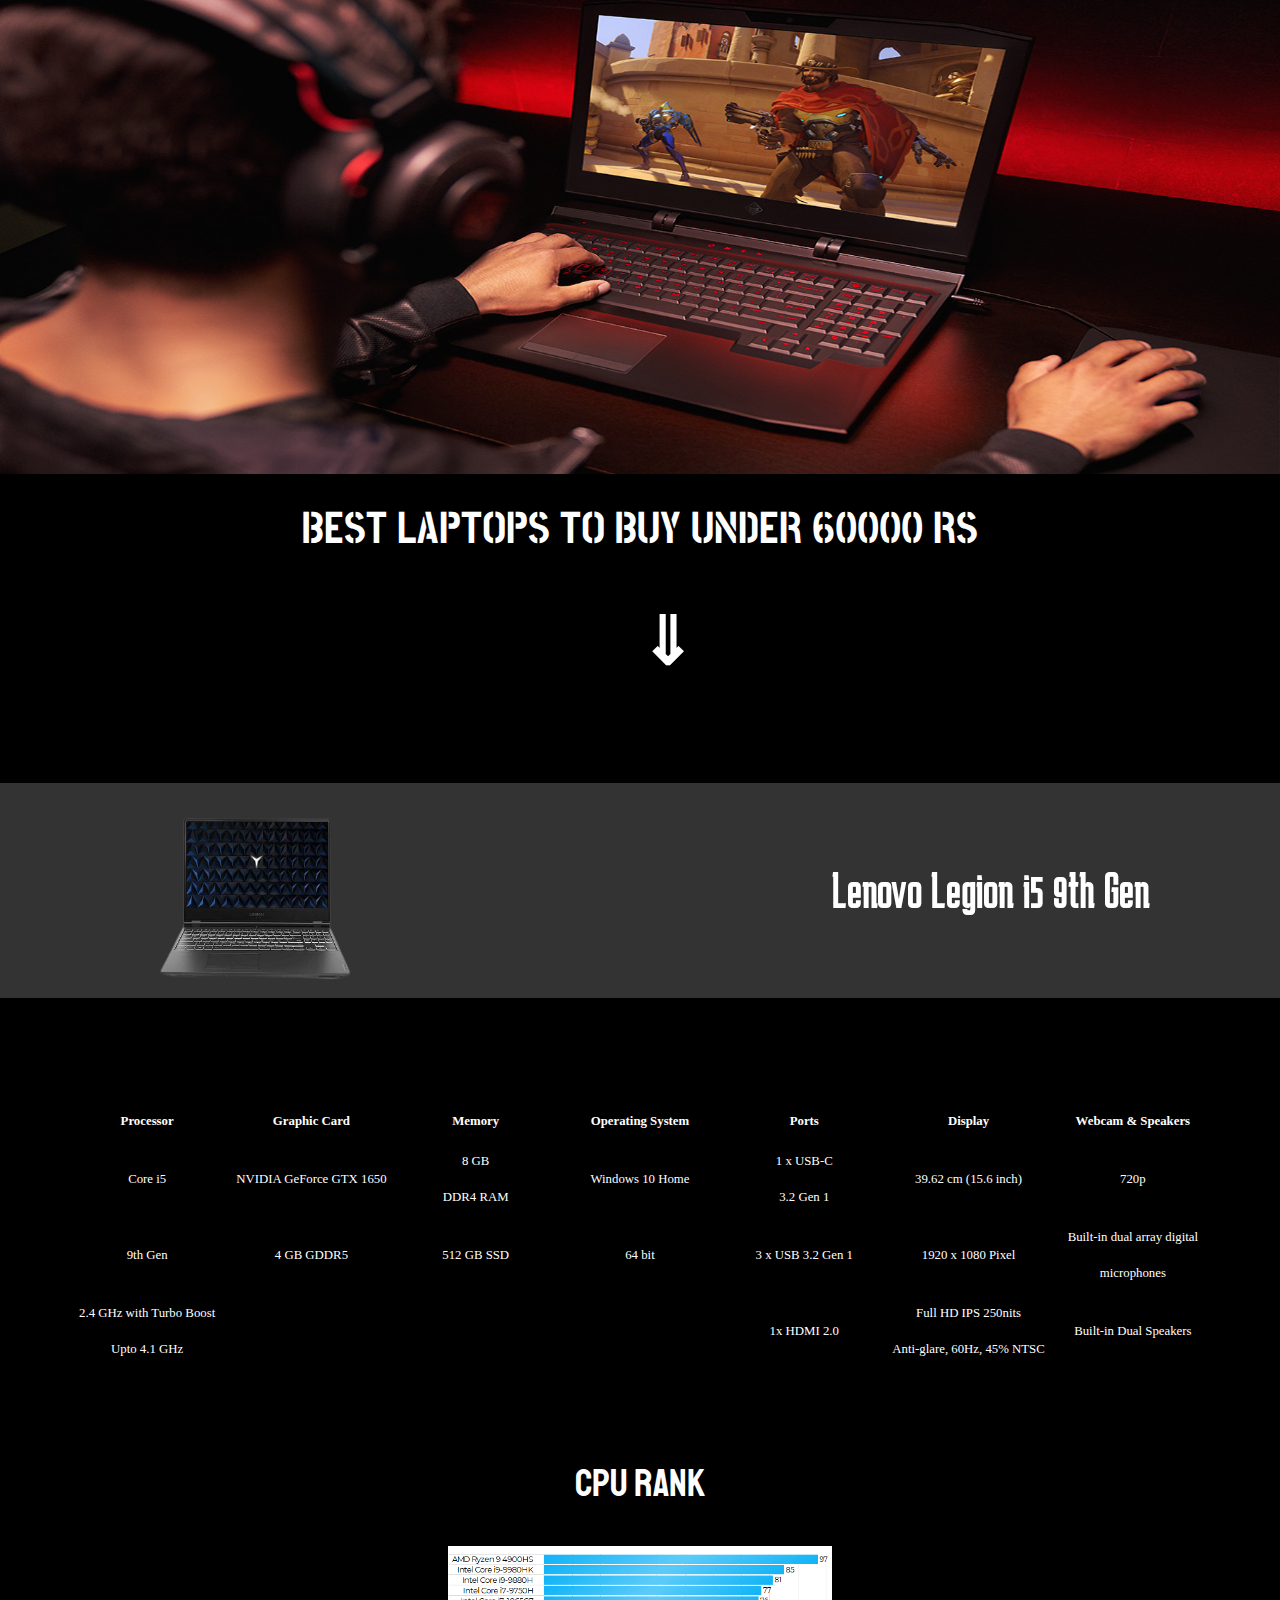
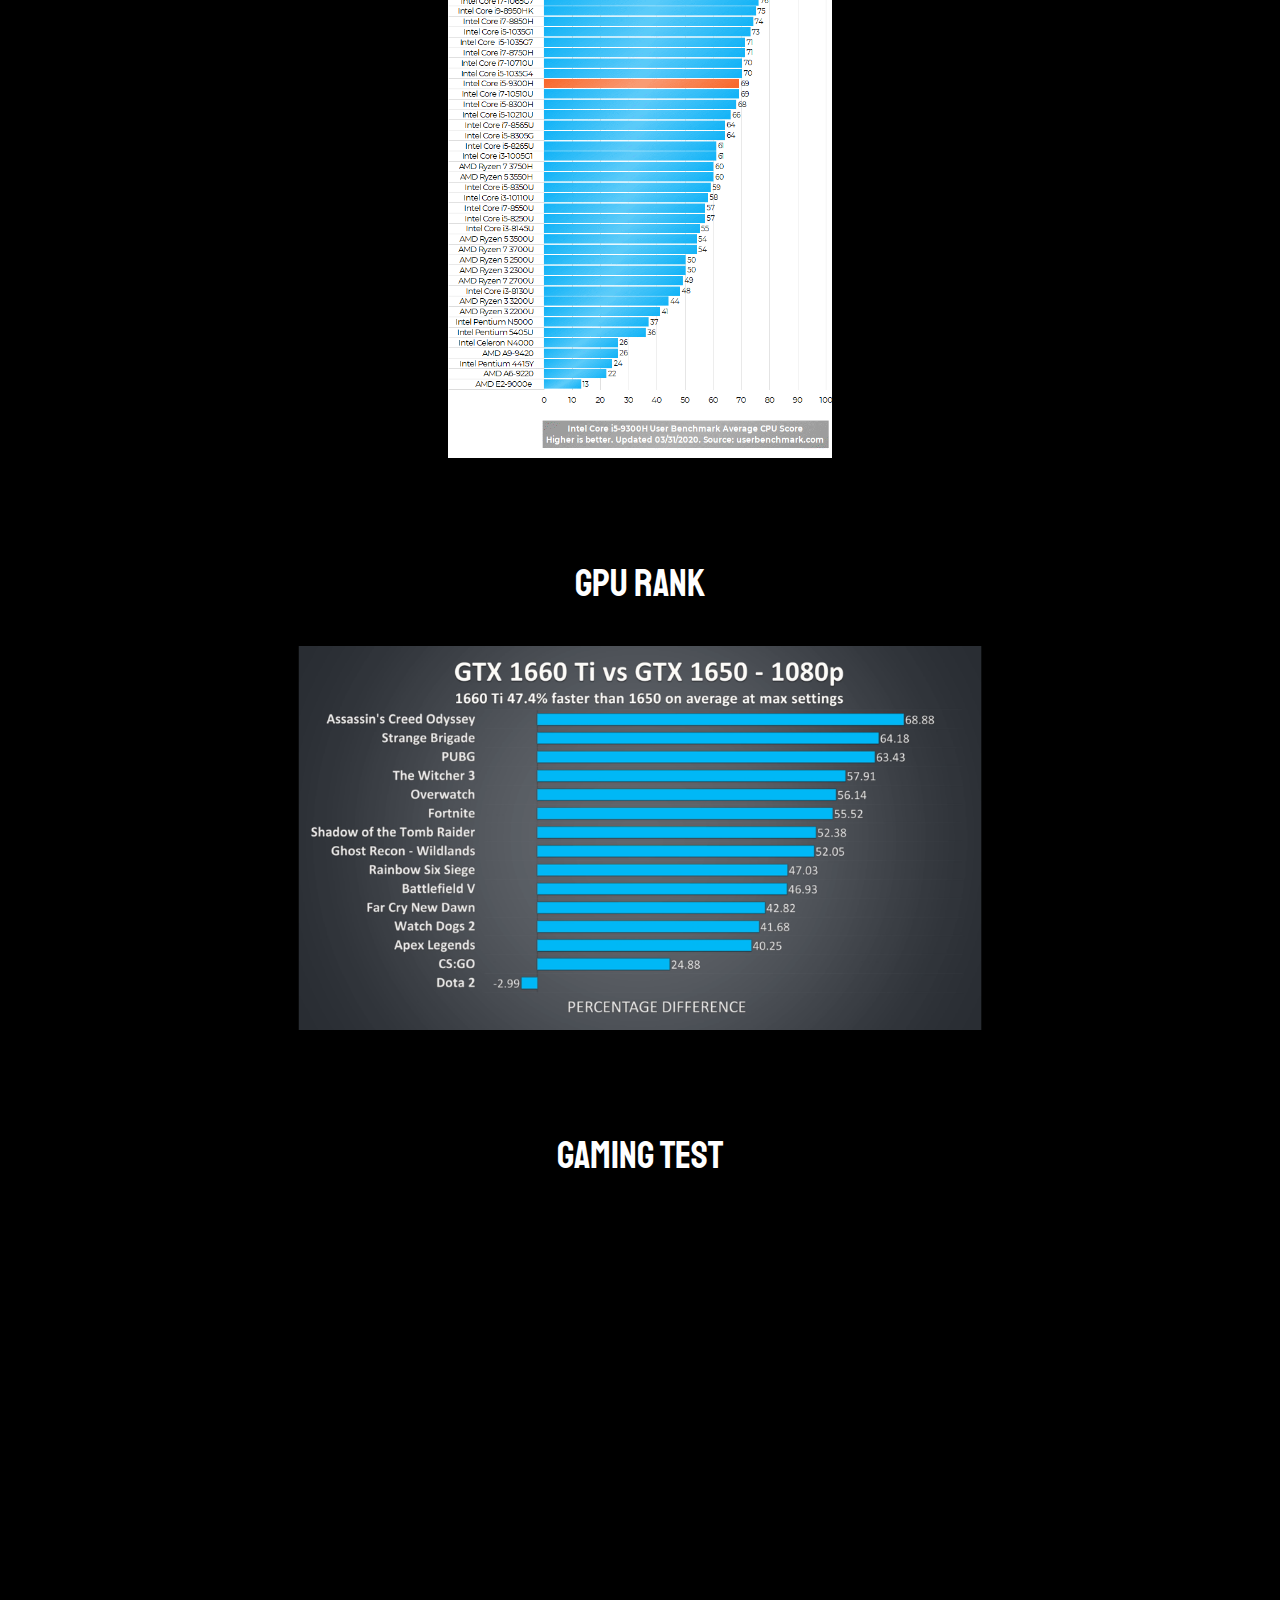
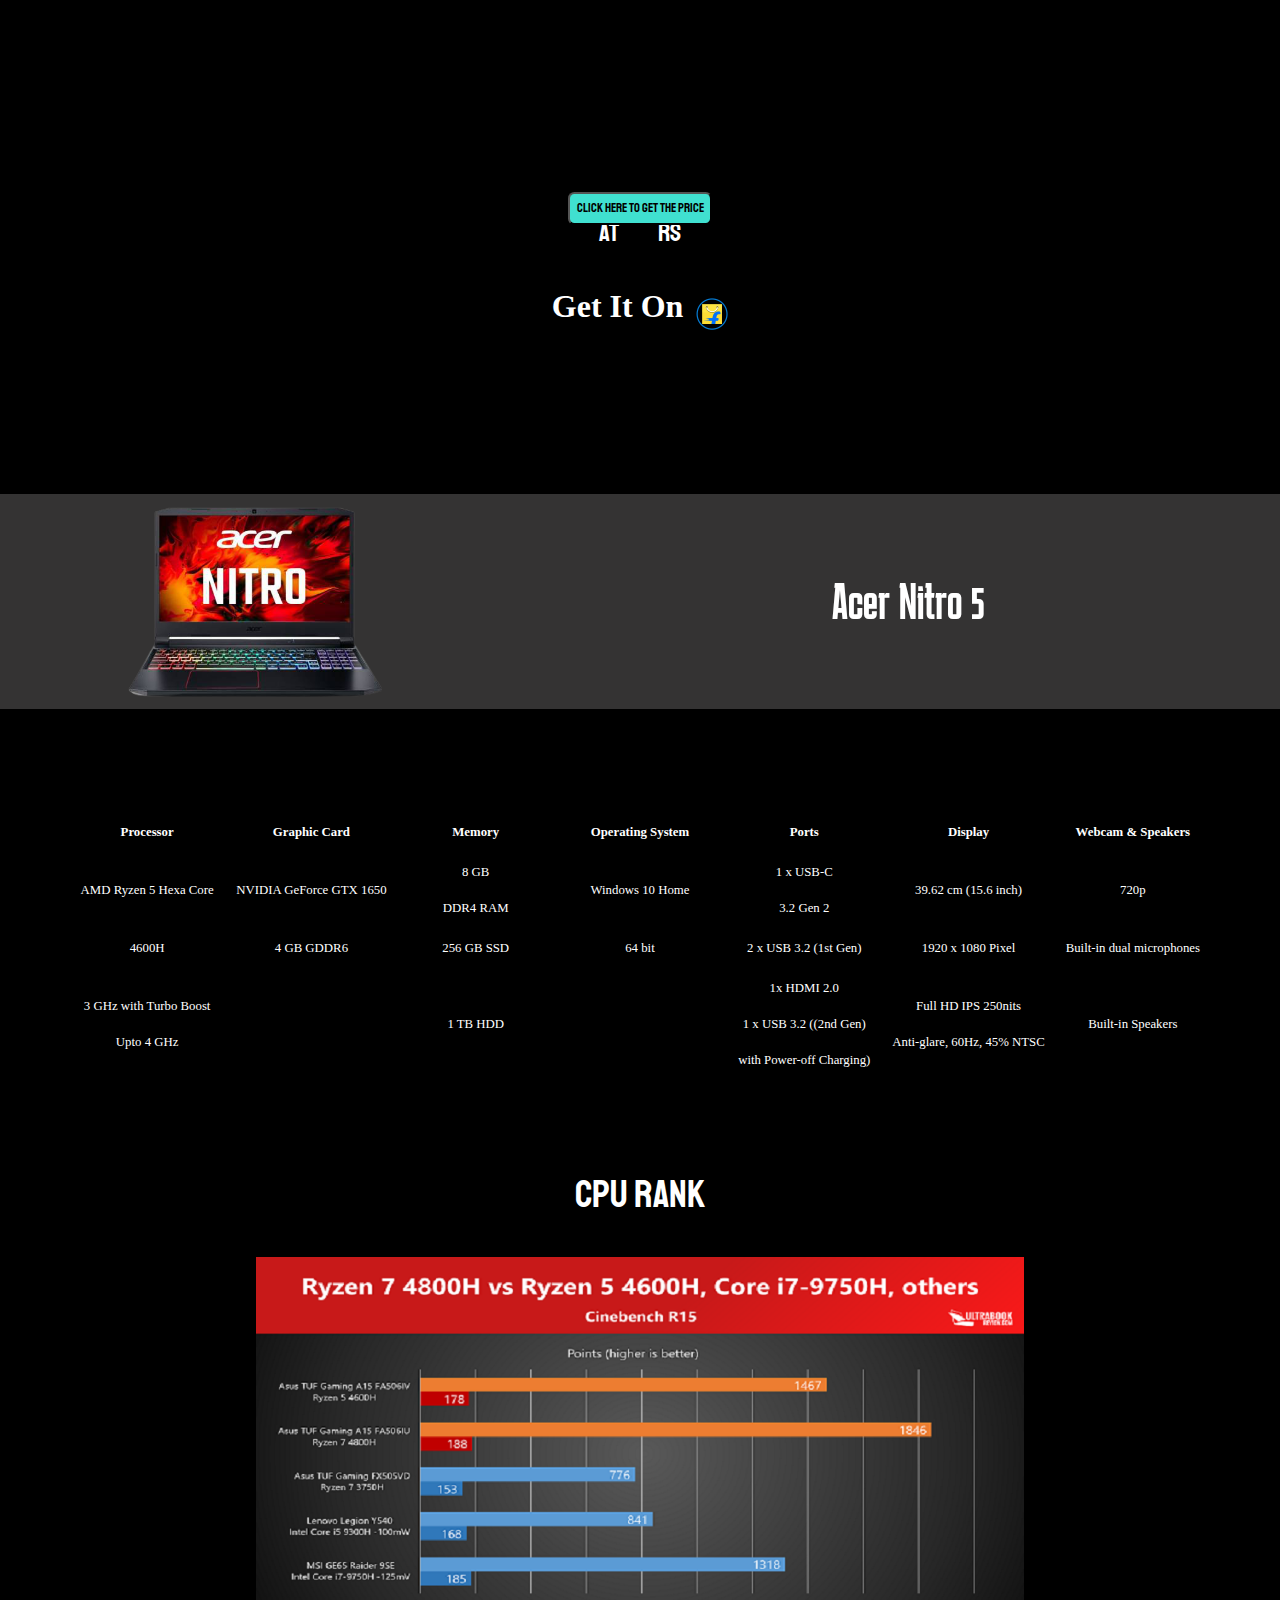
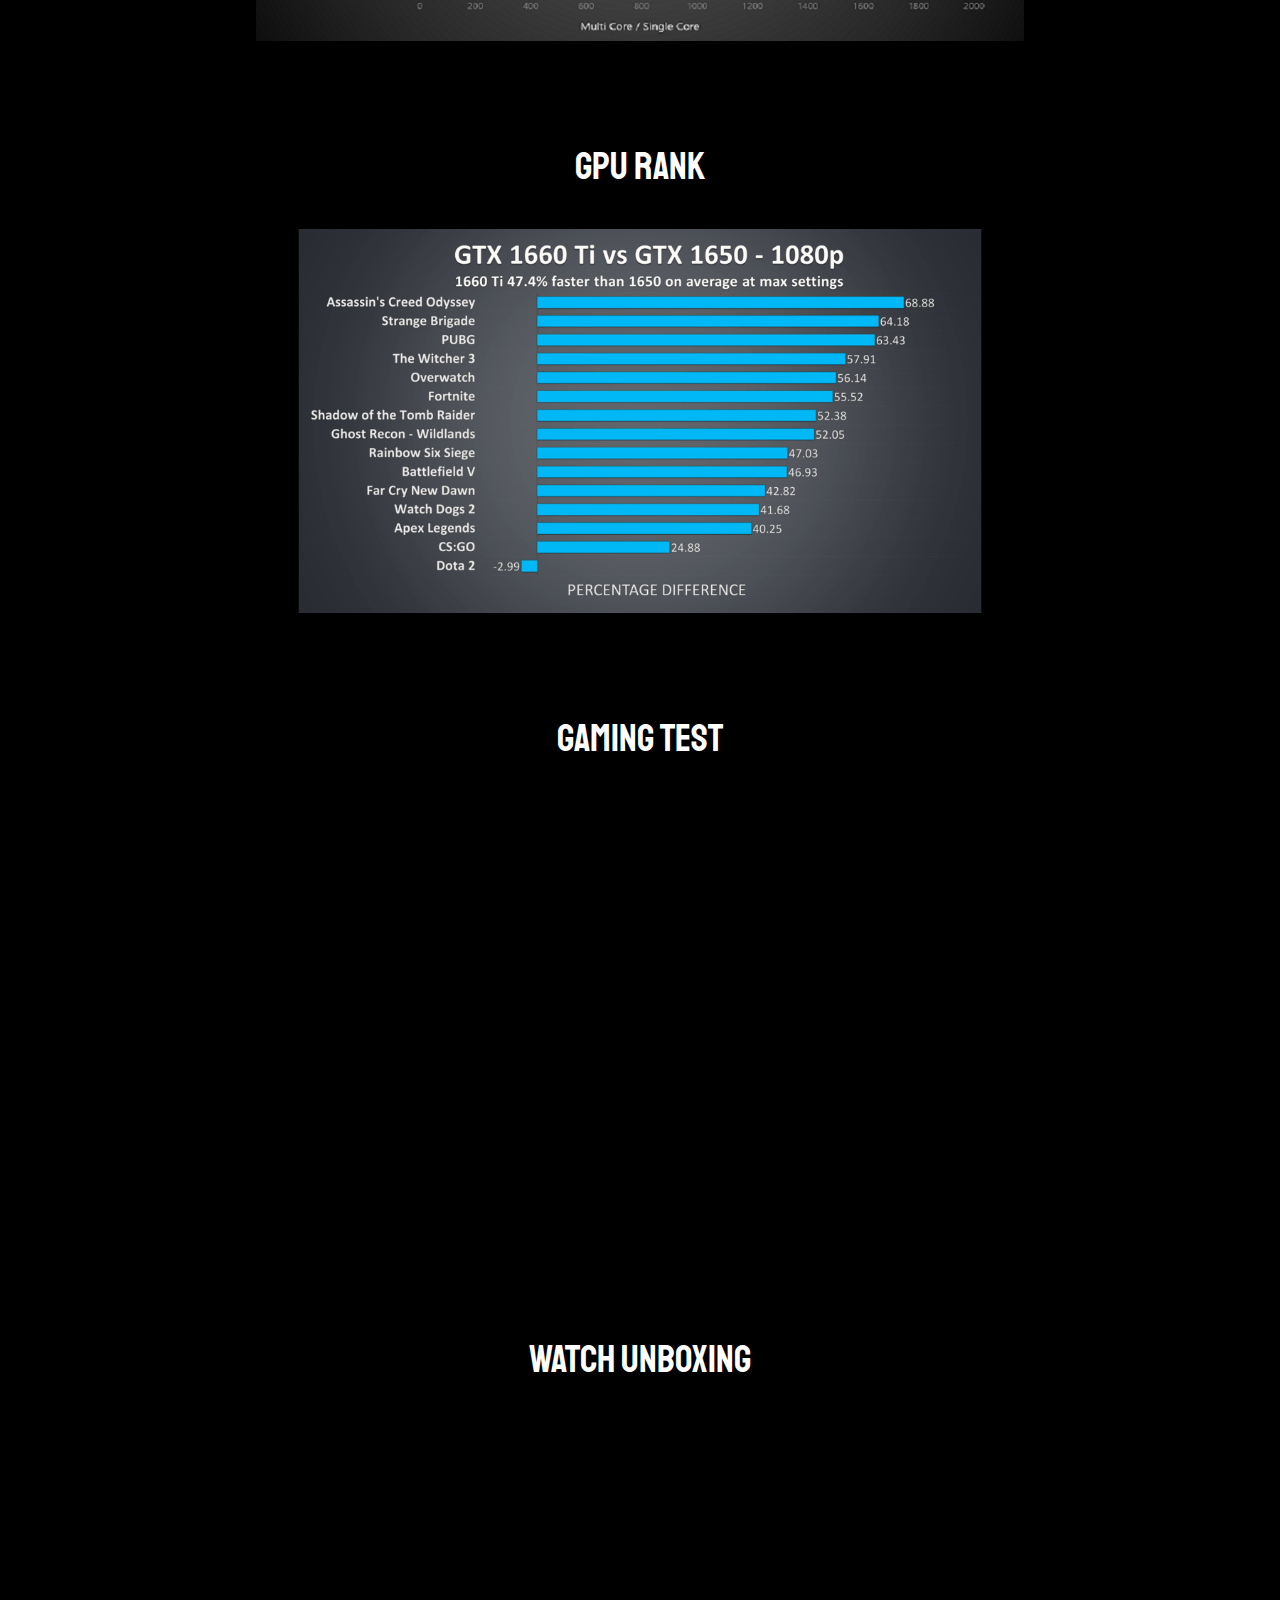
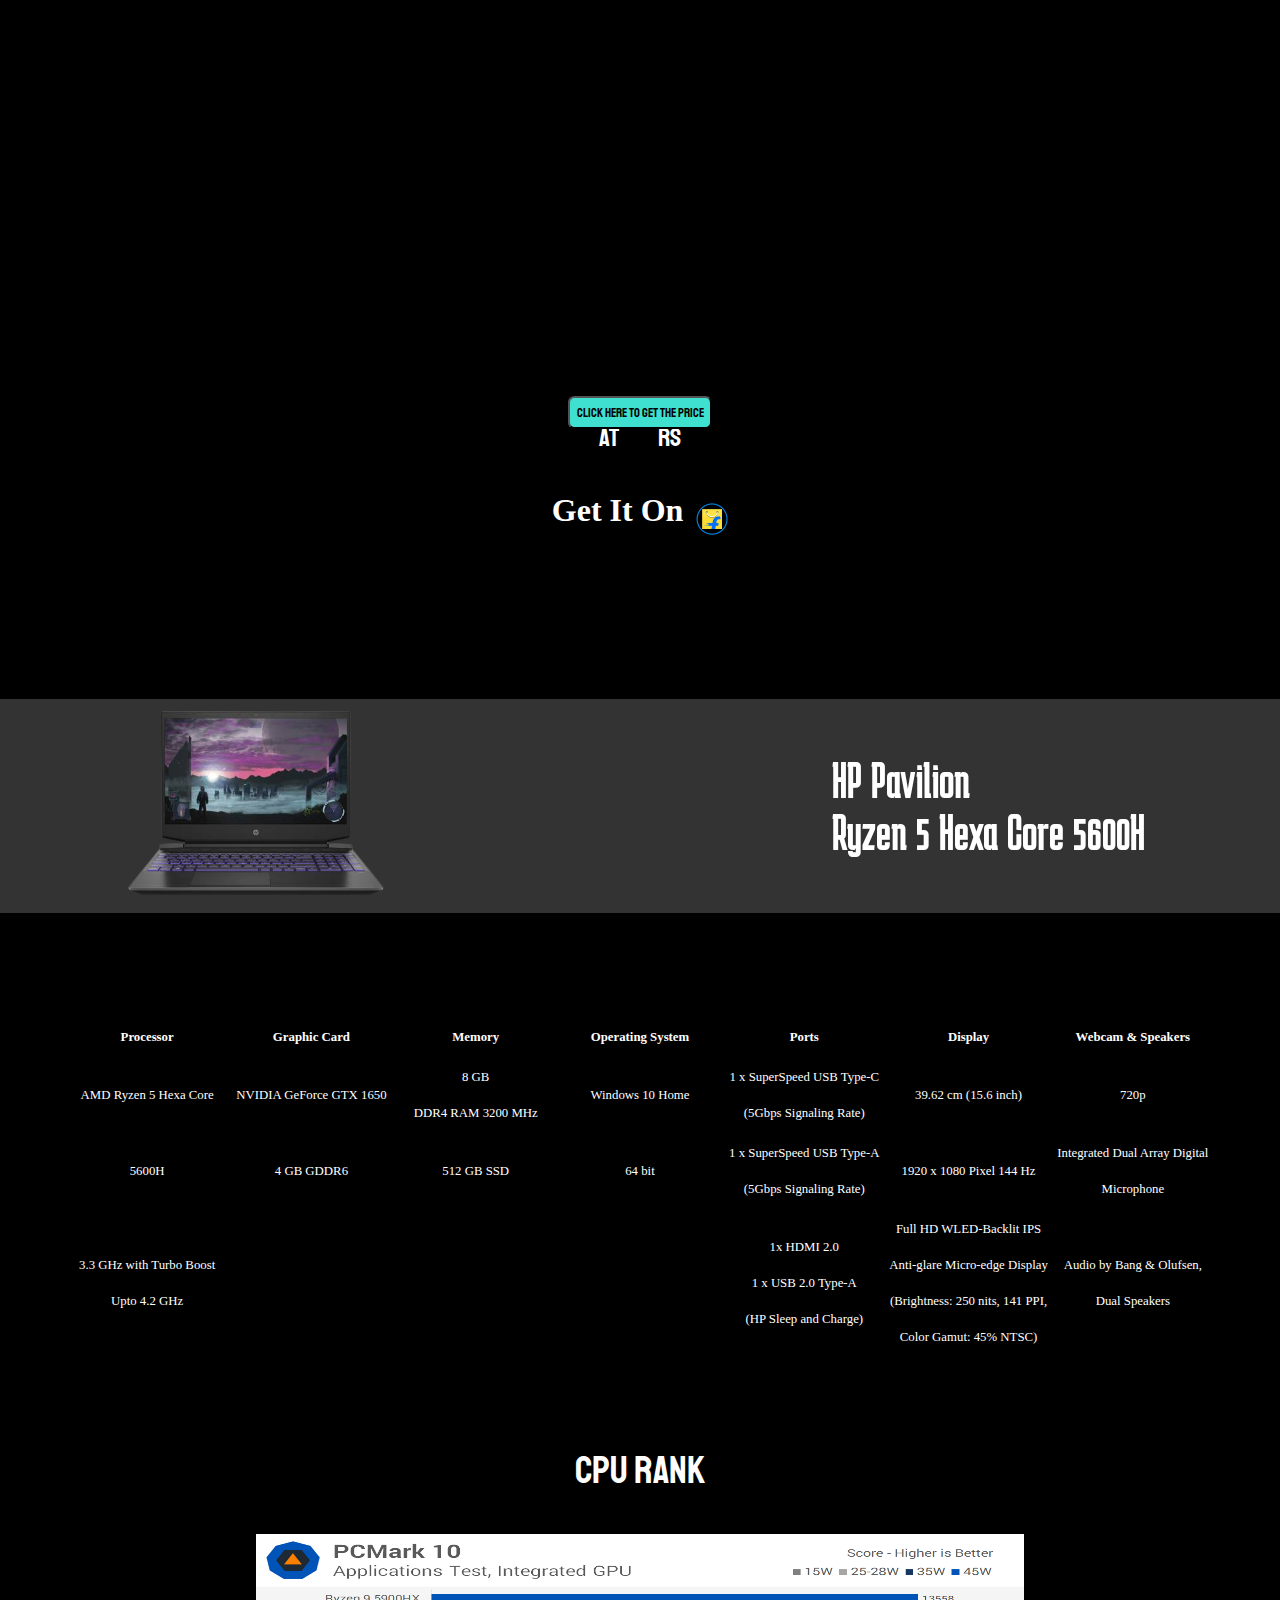
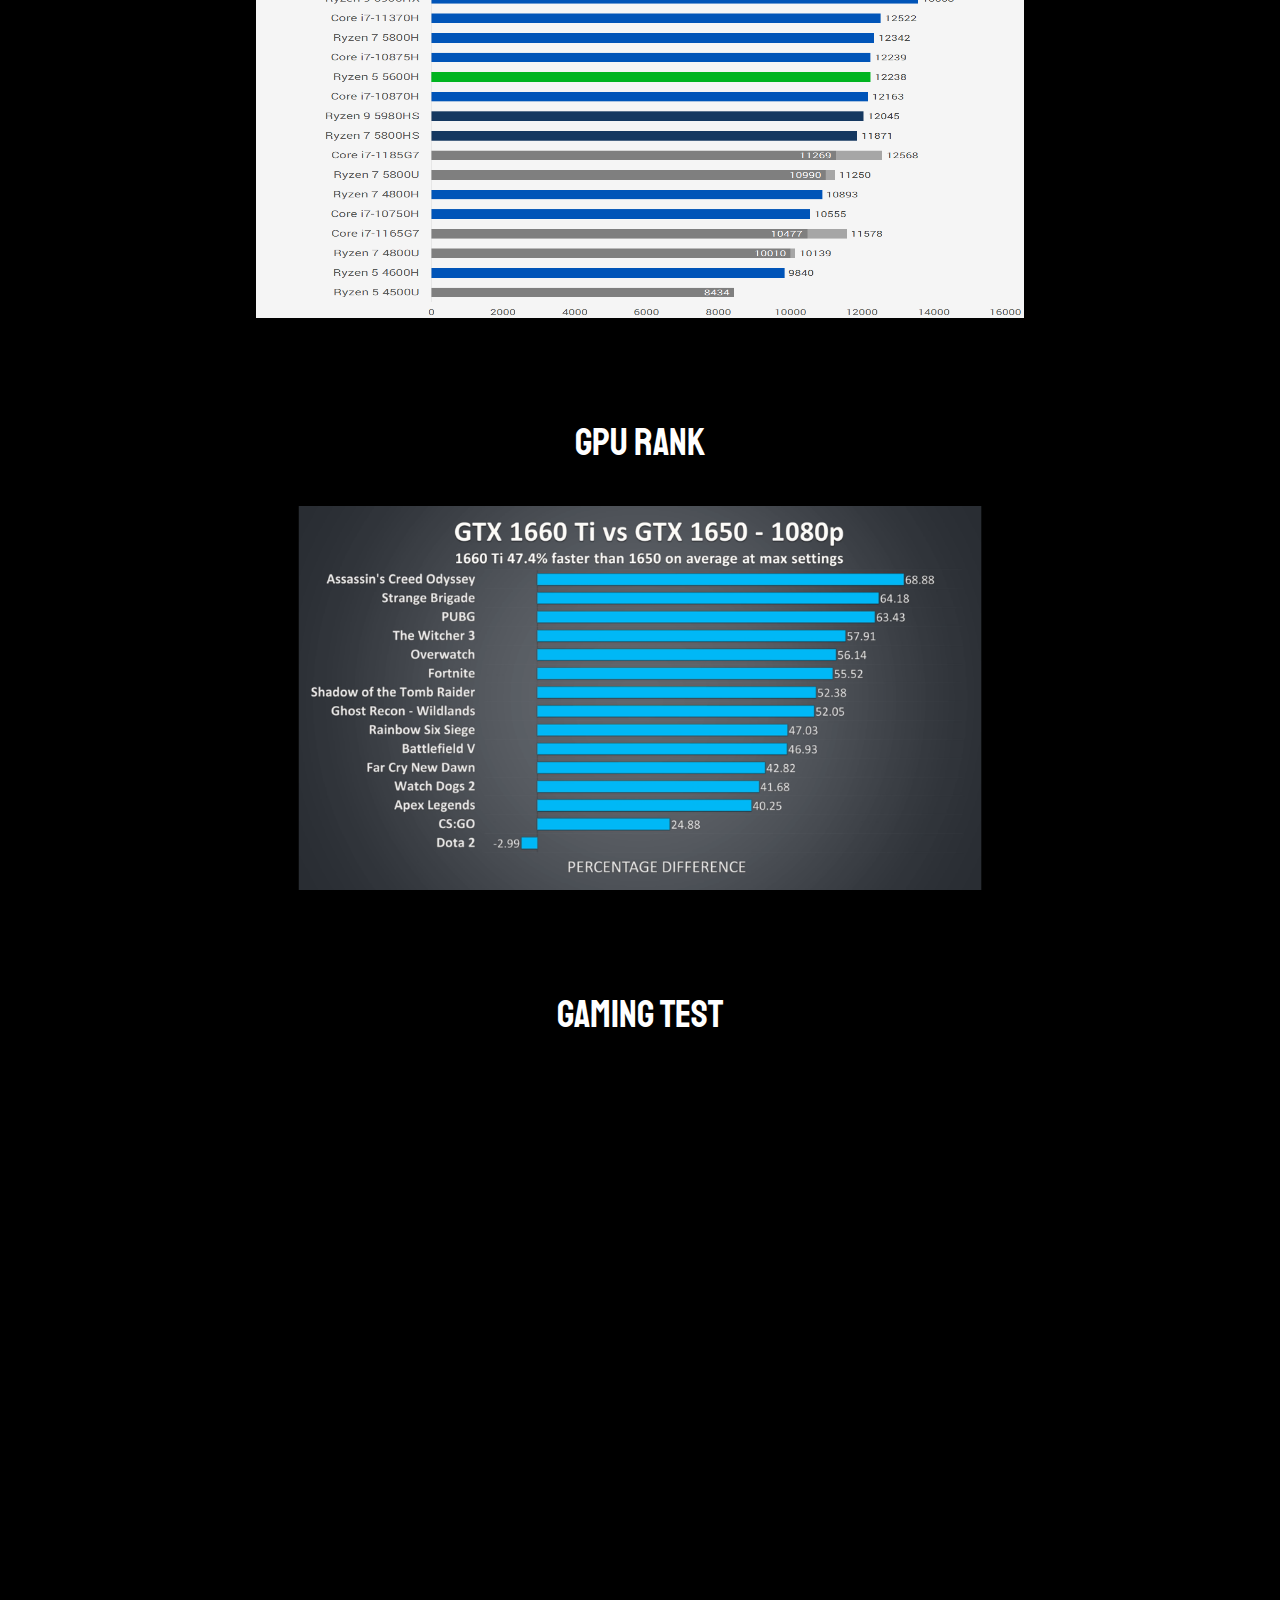
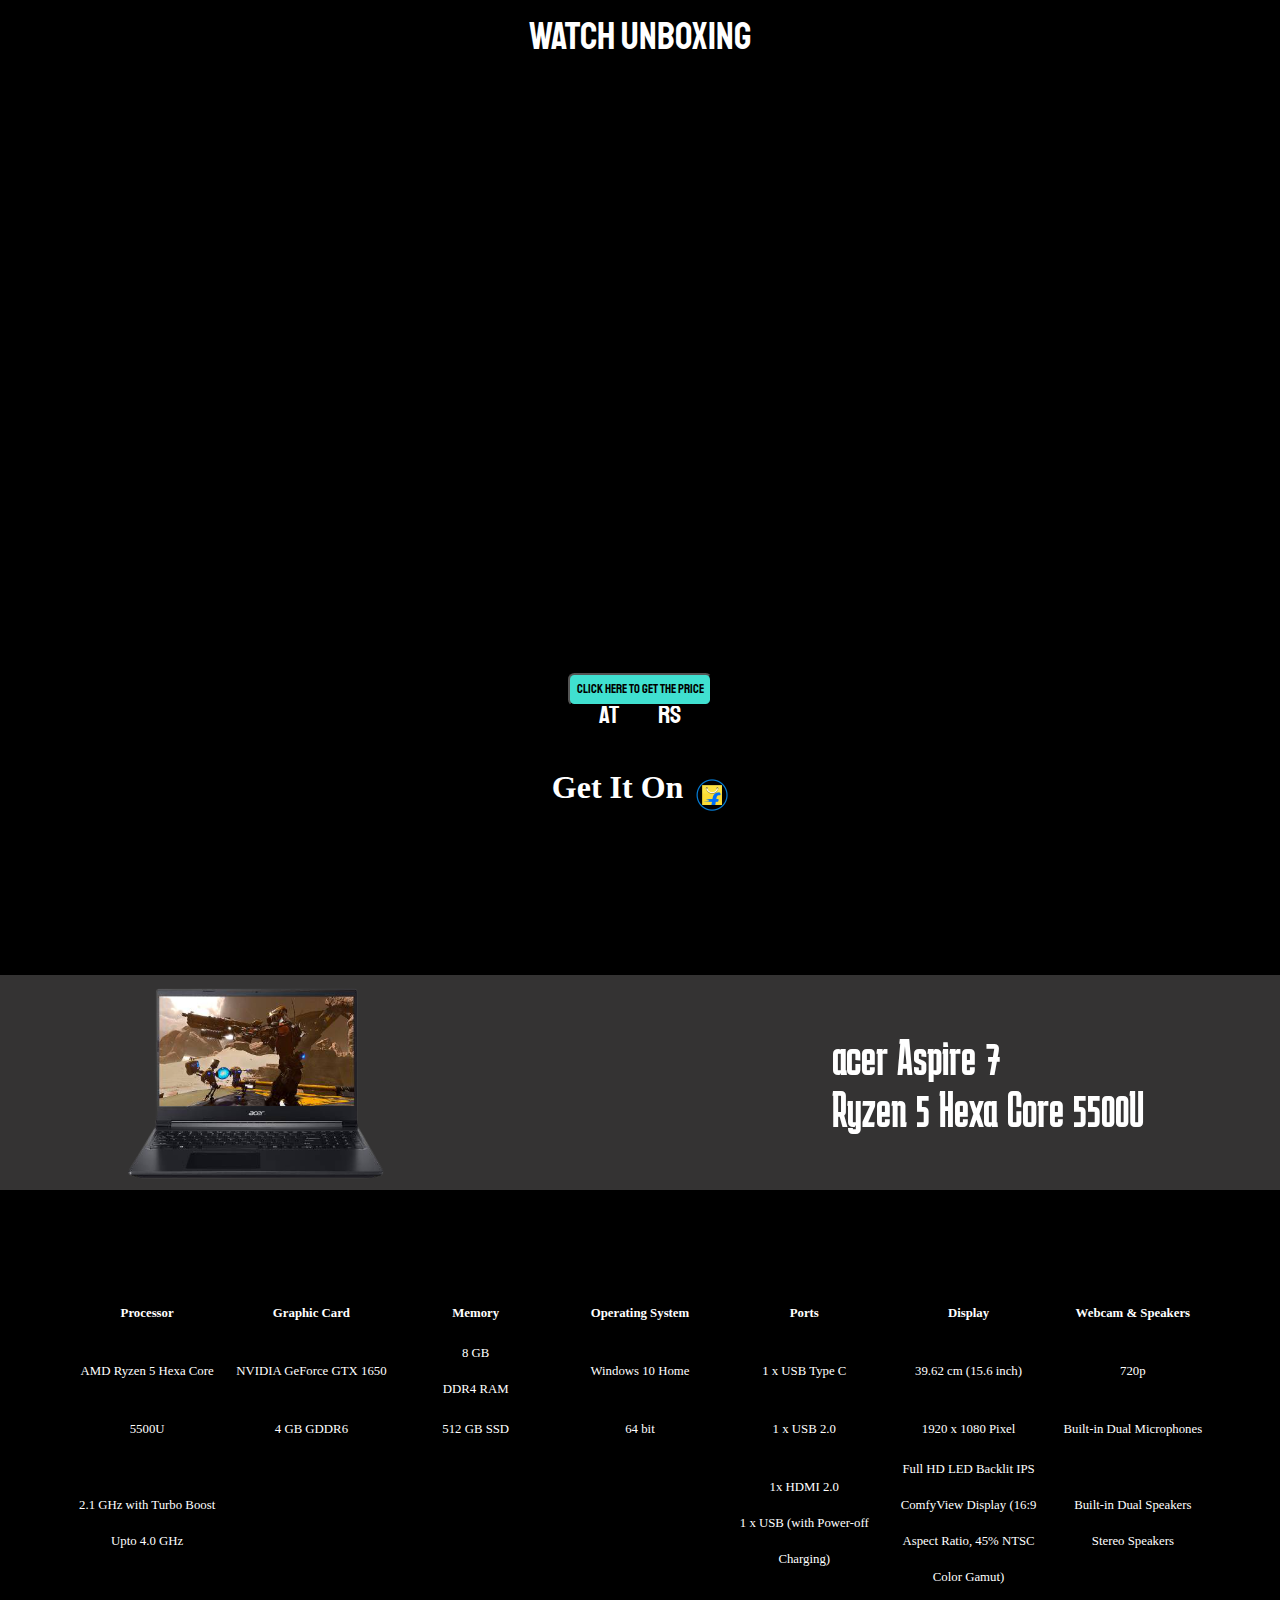
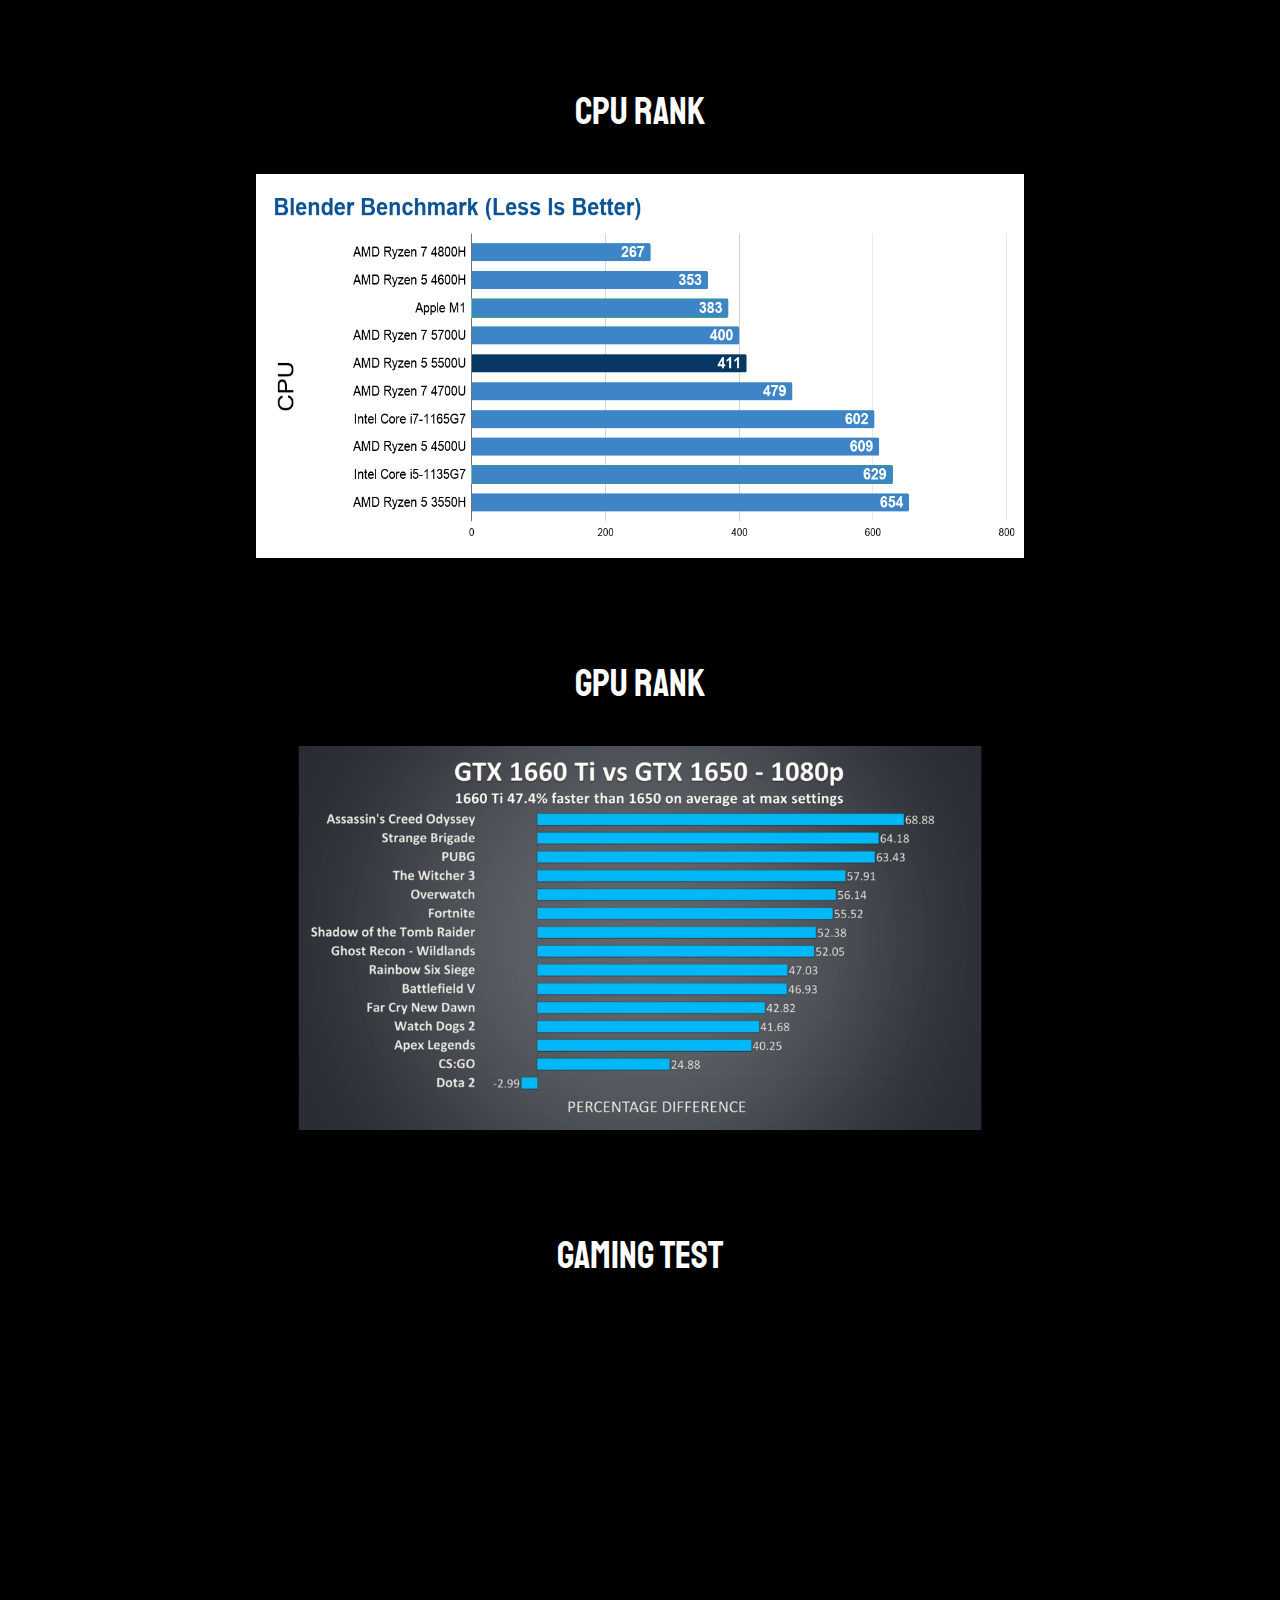
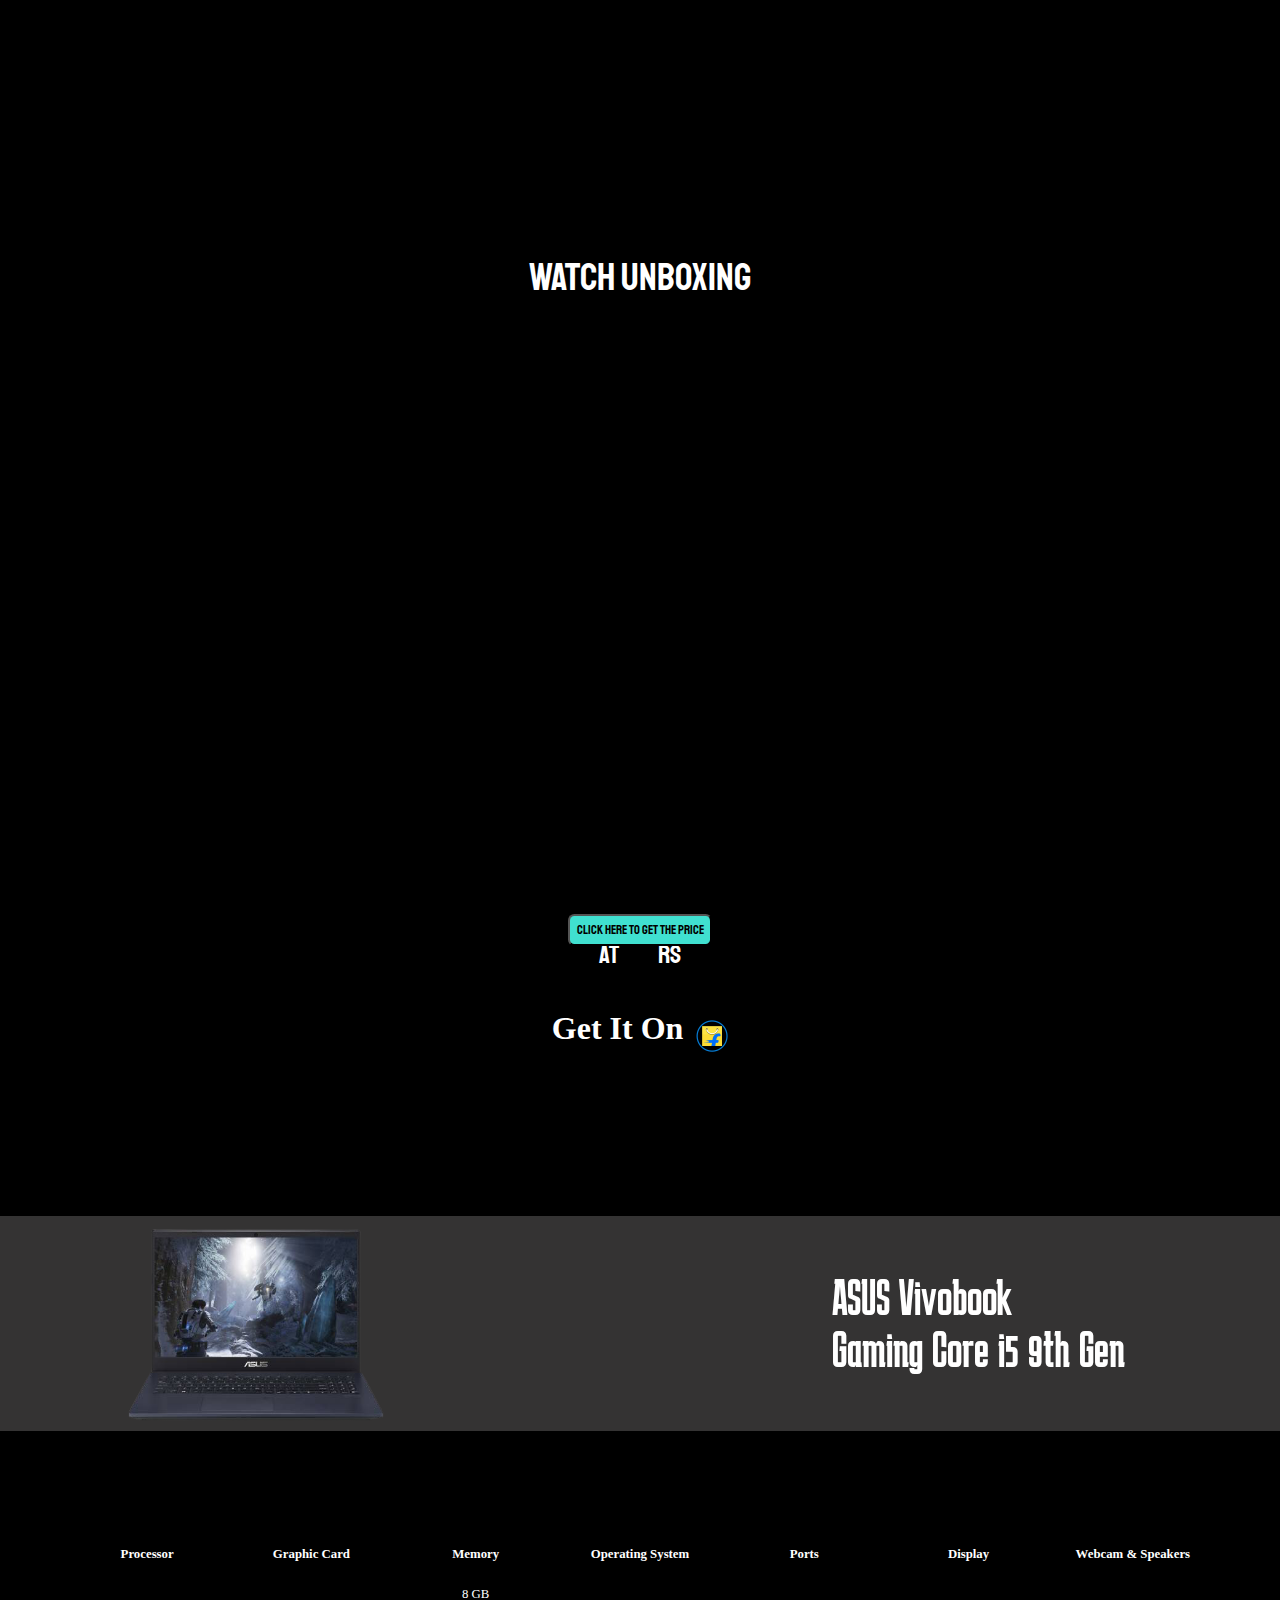
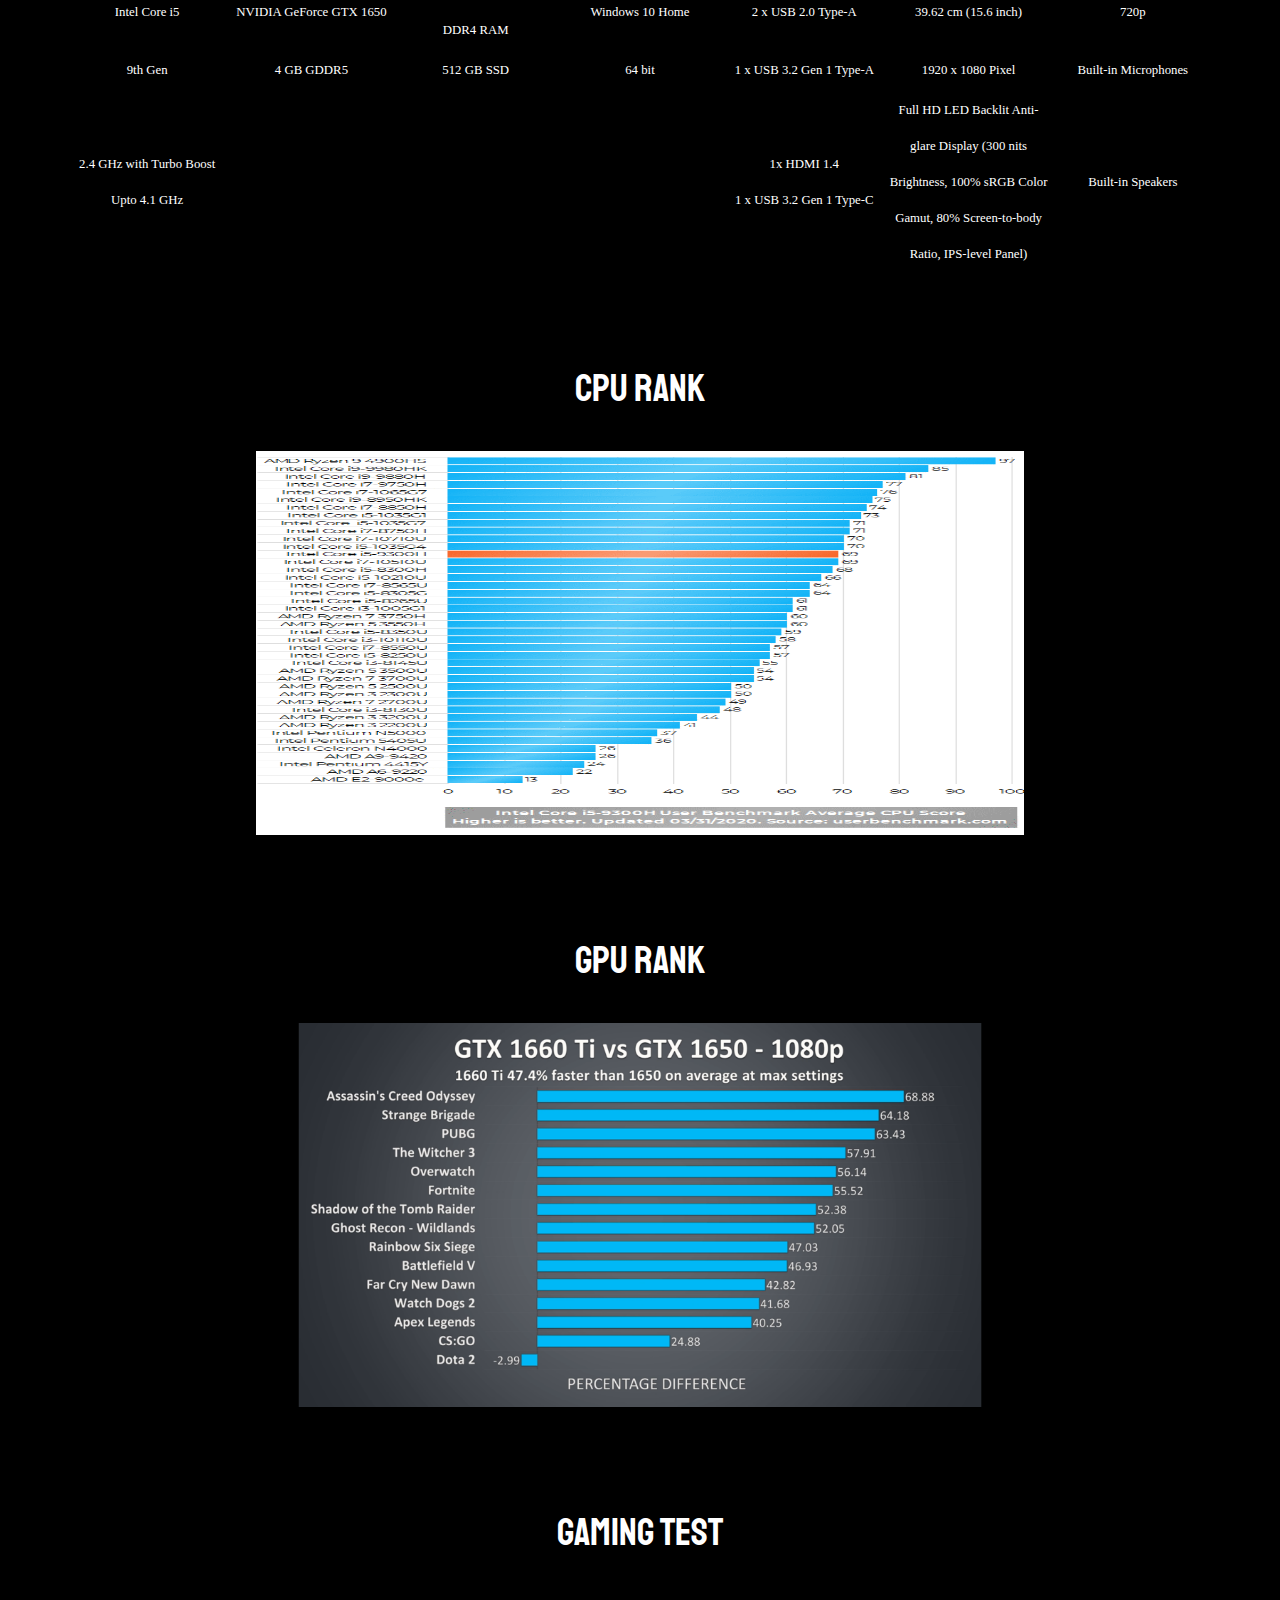
==== index1.html @ 96429d1f "a" ====
<!DOCTYPE html>
<html lang="en">

<head>
    <meta charset="UTF-8">
    <meta http-equiv="X-UA-Compatible" content="IE=edge">
    <meta name="viewport" content="width=device-width, initial-scale=1.0">
    <title>Document</title>
    <link rel="stylesheet" href="index.css">
    <link rel="preconnect" href="https://fonts.googleapis.com">
    <link rel="preconnect" href="https://fonts.gstatic.com" crossorigin>
    <link href="https://fonts.googleapis.com/css2?family=Oswald:wght@400;700&display=swap" rel="stylesheet">
    <link href="https://cdn.jsdelivr.net/npm/bootstrap@5.1.3/dist/css/bootstrap.min.css" rel="stylesheet"
        integrity="sha384-1BmE4kWBq78iYhFldvKuhfTAU6auU8tT94WrHftjDbrCEXSU1oBoqyl2QvZ6jIW3" crossorigin="anonymous">
    <script src="https://cdn.jsdelivr.net/npm/bootstrap@5.1.3/dist/js/bootstrap.bundle.min.js"
        integrity="sha384-ka7Sk0Gln4gmtz2MlQnikT1wXgYsOg+OMhuP+IlRH9sENBO0LRn5q+8nbTov4+1p"
        crossorigin="anonymous"></script>
    <script src="https://cdn.jsdelivr.net/npm/@popperjs/core@2.10.2/dist/umd/popper.min.js"
        integrity="sha384-7+zCNj/IqJ95wo16oMtfsKbZ9ccEh31eOz1HGyDuCQ6wgnyJNSYdrPa03rtR1zdB"
        crossorigin="anonymous"></script>
    <script src="https://cdn.jsdelivr.net/npm/bootstrap@5.1.3/dist/js/bootstrap.min.js"
        integrity="sha384-QJHtvGhmr9XOIpI6YVutG+2QOK9T+ZnN4kzFN1RtK3zEFEIsxhlmWl5/YESvpZ13"
        crossorigin="anonymous"></script>

</head>



<body>
    <img src="/images/laptop.jpg" alt="" srcset="" class="image">
    <div class="title">
        <a href="" class="a">a</a>
        <p class="best">BEST LAPTOPS TO BUY UNDER 60000 RS</p>
        <p class="arrow" onclick="scroll1()">&#8659;</p>
        </div>
    </div>


    <section class="b">
        <div class="first" id="first">
            <img src="../images/lenovo.jpeg" alt="" id="lenovo">

            <div class="text">
                <p>Lenovo Legion i5 9th Gen</p>
            </div>
        </div>

        <table class="table table-active" id="f">
            <tr>
                <th>Processor</th>
                <th>Graphic Card</th>
                <th>Memory</th>
                <th>Operating System</th>
                <th>Ports</th>
                <th>Display</th>
                <th>Webcam & Speakers</th>
            </tr>
            <tr>
                <td>Core i5</td>
                <td>NVIDIA GeForce GTX 1650</td>
                <td>8 GB <br>DDR4 RAM</td>
                <td>Windows 10 Home</td>
                <td>1 x USB-C <br>3.2 Gen 1</td>
                <td>39.62 cm (15.6 inch)</td>
                <td>720p</td>
            </tr>
            <tr>
                <td>9th Gen</td>
                <td>4 GB GDDR5</td>
                <td>512 GB SSD</td>
                <td>64 bit</td>
                <td>3 x USB 3.2 Gen 1</td>
                <td>1920 x 1080 Pixel</td>
                <td>Built-in dual array digital microphones</td>
            </tr>
            <tr>
                <td>2.4 GHz with Turbo Boost<br> Upto 4.1 GHz</td>
                <td></td>
                <td></td>
                <td></td>
                <td>1x HDMI 2.0</td>
                <td>Full HD IPS 250nits <br>Anti-glare, 60Hz, 45% NTSC</td>
                <td>Built-in Dual Speakers</td>
            </tr>
        </table>
       
        <div class="cpu">
        <p>CPU RANK</p>
        <img src="./images/Intel-Core-i5-9300H-Benchmark.gif" alt="" srcset="" id="firstcpu">
    </div>

    
    <div class="gpu">
        <p>GPU RANK</p>
        <img src="./images/1650.png" alt="" srcset="" id="gpu">
    </div>


        <p class="gamingtest">GAMING TEST</p>
        <iframe class="videos" src="https://www.youtube.com/embed/__Yq_HEQz28?mute=1" title="YouTube video player" frameborder="0" allow="accelerometer; autoplay; clipboard-write; encrypted-media; gyroscope; picture-in-picture;" allowfullscreen></iframe>
        <div class="rs"><p>At&nbsp;</p>
            <button class="button1" id="button" onclick="run()">Click here to get the price</button>
        <div id="value">100</div>
        <p>&nbsp;RS</p>
    </div>

        <div class="image3">
            <img src="./images/flipkart.png" alt="" srcset="" onclick="one1()">
        </div>
    </section>




    <section class="b">
        <div class="first" id="first">
            <img src="./images/acernitro.jpeg" alt="" id="lenovo">
            <div class="text">
                <p>Acer Nitro 5</p>
            </div>
        </div>
        <table class="table table-active" id="f">
            <tr>
                <th>Processor</th>
                <th>Graphic Card</th>
                <th>Memory</th>
                <th>Operating System</th>
                <th>Ports</th>
                <th>Display</th>
                <th>Webcam & Speakers</th>
            </tr>
            <tr>
                <td>AMD Ryzen 5 Hexa Core</td>
                <td>NVIDIA GeForce GTX 1650</td>
                <td>8 GB <br>DDR4 RAM</td>
                <td>Windows 10 Home</td>
                <td>1 x USB-C <br>3.2 Gen 2</td>
                <td>39.62 cm (15.6 inch)</td>
                <td>720p</td>
            </tr>
            <tr>
                <td>4600H</td>
                <td>4 GB GDDR6</td>
                <td>256 GB SSD</td>
                <td>64 bit</td>
                <td>2 x USB 3.2 (1st Gen)</td>
                <td>1920 x 1080 Pixel</td>
                <td>Built-in dual microphones</td>
            </tr>
            <tr>
                <td>3 GHz with Turbo Boost <br>Upto 4 GHz</td>
                <td></td>
                <td>1 TB HDD</td>
                <td></td>
                <td>1x HDMI 2.0<br>1 x USB 3.2 ((2nd Gen) <br>with Power-off Charging)</td>
                <td>Full HD IPS 250nits <br>Anti-glare, 60Hz, 45% NTSC</td>
                <td>Built-in Speakers</td>
            </tr>
        </table>
       
        <div class="cpu">
            <p>CPU RANK</p>
            <img src="./images/4600h.png" alt="" srcset="" id="cpu">
        </div>
    
        
        <div class="gpu">
            <p>GPU RANK</p>
            <img src="./images/1650.png" alt="" srcset="" id="gpu">
        </div>
        
        <p class="gamingtest">GAMING TEST</p>
        <iframe class="videos" src="https://www.youtube.com/embed/hSztpA5u-lw?mute=1" title="YouTube video player" frameborder="0" allow="accelerometer; autoplay; clipboard-write; encrypted-media; gyroscope; picture-in-picture;" allowfullscreen></iframe>
        <p class="gamingtest">Watch Unboxing</p>
        <iframe class="videos" src="https://www.youtube.com/embed/TXZ-dhKKZs4?mute=1" title="YouTube video player" frameborder="0" allow="accelerometer; autoplay; clipboard-write; encrypted-media; gyroscope; picture-in-picture;" allowfullscreen></iframe>
           
        <div class="rs"><p>At&nbsp;</p>
            <button class="button1" id="button1" onclick="run1()">Click here to get the price</button>
            <div id="value2">100</div>
            <p>&nbsp;RS</p>
        </div>
        
        <div class="image3">
            <img src="./images/flipkart.png" alt="" srcset="" onclick="two1()">
        </div>

    </section>


    
    <section class="b">
        <div class="first" id="first">
            <img src="./images/hp.jpeg" alt="" id="lenovo">
            <div class="text">
                <p>HP Pavilion <br>Ryzen 5 Hexa Core 5600H</p>
            </div>
        </div>

        <table class="table table-active" id="f">
            <tr>
                <th>Processor</th>
                <th>Graphic Card</th>
                <th>Memory</th>
                <th>Operating System</th>
                <th>Ports</th>
                <th>Display</th>
                <th>Webcam & Speakers</th>
            </tr>
            <tr>
                <td>AMD Ryzen 5 Hexa Core</td>
                <td>NVIDIA GeForce GTX 1650</td>
                <td>8 GB <br>DDR4 RAM 3200 MHz</td>
                <td>Windows 10 Home</td>
                <td>1 x SuperSpeed USB Type-C<br> (5Gbps Signaling Rate)</td>
                <td>39.62 cm (15.6 inch)</td>
                <td>720p</td>
            </tr>
            <tr>
                <td>5600H</td>
                <td>4 GB GDDR6</td>
                <td>512 GB SSD</td>
                <td>64 bit</td>
                <td>1 x SuperSpeed USB Type-A<br> (5Gbps Signaling Rate)</td>
                <td>1920 x 1080 Pixel 144 Hz</td>
                <td>Integrated Dual Array Digital Microphone</td>
            </tr>
            <tr>
                <td>3.3 GHz with Turbo Boost <br>Upto 4.2 GHz</td>
                <td></td>
                <td></td>
                <td></td>
                <td>1x HDMI 2.0<br> 1 x USB 2.0 Type-A<br> (HP Sleep and Charge)</td>
                <td>Full HD WLED-Backlit IPS Anti-glare Micro-edge Display (Brightness: 250 nits, 141 PPI, Color Gamut: 45% NTSC)</td>
                <td>Audio by Bang & Olufsen, Dual Speakers</td>
            </tr>
        </table>
       
        <div class="cpu">
            <p>CPU RANK</p>
            <img src="./images/ryzen55600h.png" alt="" srcset="" id="cpu">
        </div>
    
        
        <div class="gpu">
            <p>GPU RANK</p>
            <img src="./images/1650.png" alt="" srcset="" id="gpu">
        </div>
        
        <p class="gamingtest">GAMING TEST</p>
        <iframe class="videos" src="https://www.youtube.com/embed/_BGe-EGLNVY?mute=1" title="YouTube video player" frameborder="0" allow="accelerometer; autoplay; clipboard-write; encrypted-media; gyroscope; picture-in-picture;" allowfullscreen></iframe>
        <p class="gamingtest">Watch Unboxing</p>
        <iframe class="videos" src="https://www.youtube.com/embed/DWObdBitXjU?mute=1" title="YouTube video player" frameborder="0" allow="accelerometer; autoplay; clipboard-write; encrypted-media; gyroscope; picture-in-picture;" allowfullscreen></iframe>
           
        <div class="rs"><p>At&nbsp;</p>
            <button class="button1" id="button2" onclick="run2()">Click here to get the price</button>
            <div id="value3">100</div>
            <p>&nbsp;RS</p>
        </div>
        
        <div class="image3">
            <img src="./images/flipkart.png" alt="" srcset="" onclick="three1()">
        </div>

    </section>



    <section class="b">
        <div class="first" id="first">
            <img src="./images/aceraspire7.jpeg" alt="" id="lenovo">
            <div class="text">
                <p>acer Aspire 7 <br>Ryzen 5 Hexa Core 5500U</p>
            </div>
        </div>

        <table class="table table-active" id="f">
            <tr>
                <th>Processor</th>
                <th>Graphic Card</th>
                <th>Memory</th>
                <th>Operating System</th>
                <th>Ports</th>
                <th>Display</th>
                <th>Webcam & Speakers</th>
            </tr>
            <tr>
                <td>AMD Ryzen 5 Hexa Core</td>
                <td>NVIDIA GeForce GTX 1650</td>
                <td>8 GB <br>DDR4 RAM</td>
                <td>Windows 10 Home</td>
                <td>1 x USB Type C</td>
                <td>39.62 cm (15.6 inch)</td>
                <td>720p</td>
            </tr>
            <tr>
                <td>5500U</td>
                <td>4 GB GDDR6</td>
                <td>512 GB SSD</td>
                <td>64 bit</td>
                <td>1 x USB 2.0</td>
                <td>1920 x 1080 Pixel</td>
                <td>Built-in Dual Microphones</td>
            </tr>
            <tr>
                <td>2.1 GHz with Turbo Boost <br>Upto 4.0 GHz</td>
                <td></td>
                <td></td>
                <td></td>
                <td>1x HDMI 2.0<br>1 x USB (with Power-off Charging)</td>
                <td>Full HD LED Backlit IPS ComfyView Display (16:9 Aspect Ratio, 45% NTSC Color Gamut)</td>
                <td>Built-in Dual Speakers <br>Stereo Speakers</td>
            </tr>
        </table>
       
        <div class="cpu">
            <p>CPU RANK</p>
            <img src="./images/ryzen55500u.png" alt="" srcset="" id="cpu">
        </div>
    
        
        <div class="gpu">
            <p>GPU RANK</p>
            <img src="./images/1650.png" alt="" srcset="" id="gpu">
        </div>
        
        <p class="gamingtest">GAMING TEST</p>
        <iframe class="videos" src="https://www.youtube.com/embed/gdRInkhJPJs?mute=1" title="YouTube video player" frameborder="0" allow="accelerometer; autoplay; clipboard-write; encrypted-media; gyroscope; picture-in-picture;" allowfullscreen></iframe>
        <p class="gamingtest">Watch Unboxing</p>
        <iframe class="videos" src="https://www.youtube.com/embed/6T5pedmov1w?mute=1" title="YouTube video player" frameborder="0" allow="accelerometer; autoplay; clipboard-write; encrypted-media; gyroscope; picture-in-picture;" allowfullscreen></iframe>
           
        <div class="rs"><p>At&nbsp;</p>
            <button class="button1" id="button3" onclick="run3()">Click here to get the price</button>
            <div id="value4">100</div>
            <p>&nbsp;RS</p>
        </div>
        
        <div class="image3">
            <img src="./images/flipkart.png" alt="" srcset="" onclick="four1()">
        </div>

    </section>

    <section class="b">
        <div class="first" id="first">
            <img src="./images/asusvivobook.jpeg" alt="" id="lenovo">
            <div class="text">
                <p>ASUS Vivobook <br>Gaming Core i5 9th Gen</p>
            </div>
        </div>

        <table class="table table-active" id="f">
            <tr>
                <th>Processor</th>
                <th>Graphic Card</th>
                <th>Memory</th>
                <th>Operating System</th>
                <th>Ports</th>
                <th>Display</th>
                <th>Webcam & Speakers</th>
            </tr>
            <tr>
                <td>Intel Core i5</td>
                <td>NVIDIA GeForce GTX 1650</td>
                <td>8 GB <br>DDR4 RAM</td>
                <td>Windows 10 Home</td>
                <td>2 x USB 2.0 Type-A</td>
                <td>39.62 cm (15.6 inch)</td>
                <td>720p</td>
            </tr>
            <tr>
                <td>9th Gen</td>
                <td>4 GB GDDR5</td>
                <td>512 GB SSD</td>
                <td>64 bit</td>
                <td>1 x USB 3.2 Gen 1 Type-A</td>
                <td>1920 x 1080 Pixel</td>
                <td>Built-in Microphones</td>
            </tr>
            <tr>
                <td>2.4 GHz with Turbo Boost<br> Upto 4.1 GHz</td>
                <td></td>
                <td></td>
                <td></td>
                <td>1x HDMI 1.4<br> 1 x USB 3.2 Gen 1 Type-C</td>
                <td>Full HD LED Backlit Anti-glare Display (300 nits Brightness, 100% sRGB Color Gamut, 80% Screen-to-body Ratio, IPS-level Panel)</td>
                <td>Built-in Speakers</td>
            </tr>
        </table>
       
        <div class="cpu">
            <p>CPU RANK</p>
            <img src="./images/Intel-Core-i5-9300H-Benchmark.gif" alt="" srcset="" id="cpu">
        </div>
    
        
        <div class="gpu">
            <p>GPU RANK</p>
            <img src="./images/1650.png" alt="" srcset="" id="gpu">
        </div>
        
        <p class="gamingtest">GAMING TEST</p>
        <iframe class="videos" src="https://www.youtube.com/embed/pvaf-ykDYs8?mute=1" title="YouTube video player" frameborder="0" allow="accelerometer; autoplay; clipboard-write; encrypted-media; gyroscope; picture-in-picture;" allowfullscreen></iframe>
        <p class="gamingtest">Watch Unboxing</p>
        <iframe class="videos" src="https://www.youtube.com/embed/d3gxJQ3TY-A?mute=1" title="YouTube video player" frameborder="0" allow="accelerometer; autoplay; clipboard-write; encrypted-media; gyroscope; picture-in-picture;" allowfullscreen></iframe>
           
        <div class="rs"><p>At&nbsp;</p>
            <button class="button1" id="button4" onclick="run4()">Click here to get the price</button>
            <div id="value5">100</div>
            <p>&nbsp;RS</p>
        </div>
        
        <div class="image3">
            <img src="./images/flipkart.png" alt="" srcset="" onclick="five1()">
        </div>

    </section>


    <section class="b">
        <div class="first" id="first">
            <img src="./images/lenovo3.jpeg" alt="" id="lenovo">
            <div class="text">
                <p>Lenovo Ideapad Gaming 3</p>
            </div>
        </div>

        <table class="table table-active" id="f">
            <tr>
                <th>Processor</th>
                <th>Graphic Card</th>
                <th>Memory</th>
                <th>Operating System</th>
                <th>Ports</th>
                <th>Display</th>
                <th>Webcam & Speakers</th>
            </tr>
            <tr>
                <td>Ryzen 5 Hexa Core</td>
                <td>NVIDIA GeForce GTX 1650</td>
                <td>8 GB DDR4 RAM 3200 MHz</td>
                <td>Windows 10 Home</td>
                <td>1 x USB-C 3.2 (Gen 1)</td>
                <td>39.62 cm (15.6 inch)</td>
                <td>720p</td>
            </tr>
            <tr>
                <td>4600H</td>
                <td>4 GB GDDR5</td>
                <td>1 TB HDD</td>
                <td>64 bit</td>
                <td>2 x USB 3.2 (Gen 1)</td>
                <td>1920 x 1080 Pixel 60 Hz</td>
                <td>Built-In Dual Array Microphone</td>
            </tr>
            <tr>
                <td>3.0 GHz with Turbo Boost <br>upto 4.0 GHz</td>
                <td></td>
                <td></td>
                <td></td>
                <td>1 x HDMI Port (v2.0)</td>
                <td>Full HD LED Backlit, Anti-Glare IPS Display (250 nits Brightness, 60Hz Refresh Rate, 3-Sided Narrow Bezel)</td>
                <td>Built-In Dual Stereo Speakers</td>
            </tr>
        </table>
       
        <div class="cpu">
            <p>CPU RANK</p>
            <img src="./images/4600h.png" alt="" srcset="" id="cpu">
        </div>
    
        
        <div class="gpu">
            <p>GPU RANK</p>
            <img src="./images/1650.png" alt="" srcset="" id="gpu">
        </div>
        
        <p class="gamingtest">GAMING TEST</p>
        <iframe class="videos" src="https://www.youtube.com/embed/W2f-HI2ihX4?mute=1" title="YouTube video player" frameborder="0" allow="accelerometer; autoplay; clipboard-write; encrypted-media; gyroscope; picture-in-picture;" allowfullscreen></iframe>
        <p class="gamingtest">Watch Unboxing</p>
        <iframe class="videos" src="https://www.youtube.com/embed/ENbvsUVZUlY?mute=1" title="YouTube video player" frameborder="0" allow="accelerometer; autoplay; clipboard-write; encrypted-media; gyroscope; picture-in-picture;" allowfullscreen></iframe>
           
        <div class="rs"><p>At&nbsp;</p>
            <button class="button1" id="button5" onclick="run5()">Click here to get the price</button>
            <div id="value6">100</div>
            <p>&nbsp;RS</p>
        </div>
        
        <div class="image3">
            <img src="./images/flipkart.png" alt="" srcset="" onclick="six1()">
        </div>

    </section>


    <section class="b">
        <div class="first" id="first">
            <img src="./images/msithin.jpeg" alt="" id="lenovo">
            <div class="text">
                <p>MSI GF63 Thin <br>Hexa Core i5 10th Gen</p>
            </div>
        </div>

        <table class="table table-active" id="f">
            <tr>
                <th>Processor</th>
                <th>Graphic Card</th>
                <th>Memory</th>
                <th>Operating System</th>
                <th>Ports</th>
                <th>Display</th>
                <th>Webcam & Speakers</th>
            </tr>
            <tr>
                <td>Intel Hexa Core i5</td>
                <td>NVIDIA GeForce GTX 1650 Max Q</td>
                <td>8 GB DDR4 RAM</td>
                <td>Windows 10 Home</td>
                <td>1x Type-C USB3.2 (Gen1)</td>
                <td>39.62 cm (15.6 inch)</td>
                <td>720p</td>
            </tr>
            <tr>
                <td>10th Gen</td>
                <td>4 GB GDDR6</td>
                <td>1 TB HDD</td>
                <td>64 bit</td>
                <td>3x Type-A USB3.2 (Gen1)</td>
                <td>1920 x 1080 Pixel 60 Hz</td>
                <td>Built-in Microphones</td>
            </tr>
            <tr>
                <td>2.5 GHz with Turbo Boost <br>upto 4.5 GHz</td>
                <td></td>
                <td>256 GB SSD</td>
                <td></td>
                <td>1 x HDMI Port (v2.0)</td>
                <td>Full HD LED Backlit IPS Display (60Hz Refresh Rate, 45%NTSC Color Gamut)</td>
                <td>Built in Dual Speakers</td>
            </tr>
        </table>
       
        <div class="cpu">
            <p>CPU RANK</p>
            <img src="./images/i510.webp" alt="" srcset="" id="cpu">
        </div>
    
        
        <div class="gpu">
            <p>GPU RANK</p>
            <img src="./images/1650max.png" alt="" srcset="" id="gpu">
        </div>
        
        <p class="gamingtest">GAMING TEST</p>
        <iframe class="videos" src="https://www.youtube.com/embed/uFPMKaNV4Zs?mute=1" title="YouTube video player" frameborder="0" allow="accelerometer; autoplay; clipboard-write; encrypted-media; gyroscope; picture-in-picture;" allowfullscreen></iframe>
        <p class="gamingtest">Watch Unboxing</p>
        <iframe class="videos" src="https://www.youtube.com/embed/vtVyiGyi460?mute=1" title="YouTube video player" frameborder="0" allow="accelerometer; autoplay; clipboard-write; encrypted-media; gyroscope; picture-in-picture;" allowfullscreen></iframe>
           
        <div class="rs"><p>At&nbsp;</p>
            <button class="button1" id="button6" onclick="run6()">Click here to get the price</button>
            <div id="value7">100</div>
            <p>&nbsp;RS</p>
        </div>
        
        <div class="image3">
            <img src="./images/flipkart.png" alt="" srcset="" onclick="seven1()">
        </div>

    </section>


    <section class="b">
        <div class="first" id="first">
            <img src="./images/asustuf.jpeg" alt="" id="lenovo">
            <div class="text">
                <p>ASUS TUF Gaming F15 <br>Core i5 10th Gen</p>
            </div>
        </div>

        <table class="table table-active" id="f">
            <tr>
                <th>Processor</th>
                <th>Graphic Card</th>
                <th>Memory</th>
                <th>Operating System</th>
                <th>Ports</th>
                <th>Display</th>
                <th>Webcam & Speakers</th>
            </tr>
            <tr>
                <td>Intel Core i5</td>
                <td>NVIDIA GeForce GTX 1650 Ti</td>
                <td>8 GB DDR4 RAM 2933 MHz</td>
                <td>Windows 10 Home</td>
                <td>2x USB 3.2 (Gen 1) Type-A</td>
                <td>39.62 cm (15.6 inch)</td>
                <td>720p</td>
            </tr>
            <tr>
                <td>10th Gen</td>
                <td>4 GB GDDR6</td>
                <td>512 GB SSD</td>
                <td>64 bit</td>
                <td>1x USB 2.0 Type-A</td>
                <td>1920 x 1080 Pixel 144 Hz</td>
                <td>Built-in array microphone</td>
            </tr>
            <tr>
                <td>2.5 GHz to max turbo <br>frequency at 4.5 Ghz</td>
                <td></td>
                <td></td>
                <td></td>
                <td>1 x HDMI Port (v2.0)</td>
                <td>Full HD LED Backlit, IPS Anti-Glare Display (250nits Brightness, 144 Hz Refresh Rate, 45% NTSC Color Gamut, 62.5% sRGB)</td>
                <td>Built in Speakers</td>
            </tr>
        </table>
       
        <div class="cpu">
            <p>CPU RANK</p>
            <img src="./images/i510.webp" alt="" srcset="" id="cpu">
        </div>
    
        
        <div class="gpu">
            <p>GPU RANK</p>
            <img src="./images/1650ti.jpeg" alt="" srcset="" id="gpu">
        </div>
        
        <p class="gamingtest">GAMING TEST</p>
        <iframe class="videos" src="https://www.youtube.com/embed/YKHmDJ6hE1E?mute=1" title="YouTube video player" frameborder="0" allow="accelerometer; autoplay; clipboard-write; encrypted-media; gyroscope; picture-in-picture;" allowfullscreen></iframe>
        <p class="gamingtest">Watch Unboxing</p>
        <iframe class="videos" src="https://www.youtube.com/embed/xvP6vbRK2kM?mute=1" title="YouTube video player" frameborder="0" allow="accelerometer; autoplay; clipboard-write; encrypted-media; gyroscope; picture-in-picture;" allowfullscreen></iframe>
           
        <div class="rs"><p>At&nbsp;</p>
            <button class="button1" id="button7" onclick="run7()">Click here to get the price</button>
            <div id="value8">100</div>
            <p>&nbsp;RS</p>
        </div>
        
        <div class="image3">
            <img src="./images/flipkart.png" alt="" srcset="" onclick="eight1()">
        </div>

    </section>


    <section class="b">
        <div class="first" id="first">
            <img src="./images/dell.jpeg" alt="" id="lenovo">
            <div class="text">
                <p>DELL G15 <br> i5 10th Gen</p>
            </div>
        </div>

        <table class="table table-active" id="f">
            <tr>
                <th>Processor</th>
                <th>Graphic Card</th>
                <th>Memory</th>
                <th>Operating System</th>
                <th>Ports</th>
                <th>Display</th>
                <th>Webcam & Speakers</th>
            </tr>
            <tr>
                <td>Intel Core i5</td>
                <td>NVIDIA GeForce GTX 1650</td>
                <td>8 GB DDR4 RAM 2933 MHz</td>
                <td>Windows 10</td>
                <td>1 x USB 3.2 Gen 1 Port</td>
                <td>39.62 cm (15.6 inch)</td>
                <td>720p</td>
            </tr>
            <tr>
                <td>10th Gen</td>
                <td>4 GB GDDR6</td>
                <td>512 GB SSD</td>
                <td>64 bit</td>
                <td>2 x USB 2.0 Ports</td>
                <td>1920 x 1080 Pixel 120 Hz</td>
                <td>Built-in microphone</td>
            </tr>
            <tr>
                <td>2.4 GHz upto Max Turbo<br> Frequency at 4.1 GHz</td>
                <td></td>
                <td></td>
                <td></td>
                <td>1 x HDMI Port (v2.0)</td>
                <td>Full HD WVA AG Narrow Border Display (250 nits Brightness)</td>
                <td>Nahimic 3D Audio</td>
            </tr>
        </table>
       
        <div class="cpu">
            <p>CPU RANK</p>
            <img src="./images/i510.webp" alt="" srcset="" id="cpu">
        </div>
    
        
        <div class="gpu">
            <p>GPU RANK</p>
            <img src="./images/1650.png" alt="" srcset="" id="gpu">
        </div>
        
       <p class="gamingtest">Watch Unboxing</p>
        <iframe class="videos" src="https://www.youtube.com/embed/ckD3g5RWVXo?mute=1" title="YouTube video player" frameborder="0" allow="accelerometer; autoplay; clipboard-write; encrypted-media; gyroscope; picture-in-picture;" allowfullscreen></iframe>
           
        <div class="rs"><p>At&nbsp;</p>
            <button class="button1" id="button8" onclick="run8()">Click here to get the price</button>
            <div id="value9">100</div>
            <p>&nbsp;RS</p>
        </div>
        
        <div class="image3">
            <img src="./images/flipkart.png" alt="" srcset="" onclick="nine1()">
        </div>

    </section>
















    <script src="./index.js"></script>
</body>
</html>
---- index.css ----
@import url('https://fonts.googleapis.com/css2?family=Stick+No+Bills:wght@600;800&display=swap');
@import url('https://fonts.googleapis.com/css2?family=Karantina&display=swap');
@import url('https://fonts.googleapis.com/css2?family=Imbue&family=Karantina&display=swap');
@import url('https://fonts.googleapis.com/css2?family=Imbue:wght@200;400&family=Karantina&display=swap');
@import url('https://fonts.googleapis.com/css2?family=Ubuntu&display=swap');
@import url('https://fonts.googleapis.com/css2?family=Ubuntu&display=swap');
@import url('https://fonts.googleapis.com/css2?family=Staatliches&display=swap');
@import url('https://fonts.googleapis.com/css2?family=Staatliches&display=swap');


html{
  scroll-behavior: smooth;
}


body{
  margin: 0;
  background-color: black !important;
}

td,tr,p{
  color: #fff;
}

.title{
  background-color: black;
  margin: 0;
}
.title p{
    color: #fff;
    text-align: center;
    font-size: 3.5vw;
    margin-top: 0.4vw;
    font-weight: bold;
    font-family: 'Stick No Bills', sans-serif;}

.image{
  width: 100%;
  height: 37vw;
}
.a{
  visibility: hidden;
}

.first{
  display: flex;
  flex-wrap: wrap;
  margin-top: 100px;
  height: auto;
  top: 0;
  background-color: rgb(52, 51, 51);
}


#lenovo{
  width: 20vw;
  height: 15vw;
  margin-top: 1vw;
  margin-left: 10vw;
  margin-bottom: 10px;
}

.text{
  display: flex;
  font-family: 'Karantina', cursive;
  font-weight: 400;
  margin-left: 35vw;
  font-size: 4vw;
  align-items: center;
}




#f{
  width: 90vw;
  text-align: center;
  margin-left: 5vw;
  table-layout: fixed;
  margin-top: 8vw;
  line-height: 4vh;
  font-size: 1vw;
  flex-wrap: wrap;
}


.videos{
  margin-left: 5vw;
  width: 90vw;
  height: 35vw;
}

.gamingtest{
  text-align: center;
  font-family: 'Staatliches', cursive;
  font-size: 3vw;
  margin-top: 7vw;
  margin-bottom: 2.5vw;
}

.rs{
  display: flex;
  justify-content: center;
  margin-top: 10vw;
  font-family: 'Staatliches', cursive;
  font-weight:100;
  font-size: 2vw;
}
/* 
#button{
  position: absolute;
  background-color: turquoise;
  font-family: 'Staatliches', cursive;
  font-weight: 400;
  border-radius: 0.5vw;
  font-size: 1vw;
  padding: 0.5vw;
  visibility: visible;
} */


.button1{
  position: absolute;
  background-color: turquoise;
  font-family: 'Staatliches', cursive;
  font-weight: 400;
  border-radius: 0.5vw;
  font-size: 1vw;
  padding: 0.5vw;
  visibility: visible;
}




.image3{
  display: flex;
  justify-content: center;
  margin-top: 1vw;
  padding-bottom: 5vw;
}

.image3 img{
  width: 2.5vw;
  height: 2.5vw;
  margin-left: 1vw;
  margin-top: 0.8vw;
}

.image3 img:hover{
  cursor: pointer;
}

.image3::before{
  content: "Get It On";
  font-weight: bold;
  font-size: 2.5vw;
  color: #fff;
}


.arrow{
  width: 0;
  margin-left: 50vw;
  padding-top: 1vw;
  transform: scale(1.5);
  padding-bottom: 1vw;
}

.arrow:hover{
  cursor: pointer;
}

.cpu{
  font-size: 3vw;
  text-align: center;
  margin-left: 0vw;
  font-family: 'Staatliches', cursive;
  font-weight: 400;
  margin-top: 7vw;
}

.gpu{
  font-size: 3vw;
  text-align: center;
  margin-left: 0vw;
  font-family: 'Staatliches', cursive;
  font-weight: 400;
  margin-top: 7vw;
}

#gpu{
  width: 60vw !important;
  height: 30vw !important;
}


#firstcpu{
  width: 30vw;
  height: 40vw;
}

#cpu{
  width: 60vw;
  height: 30vw;
}
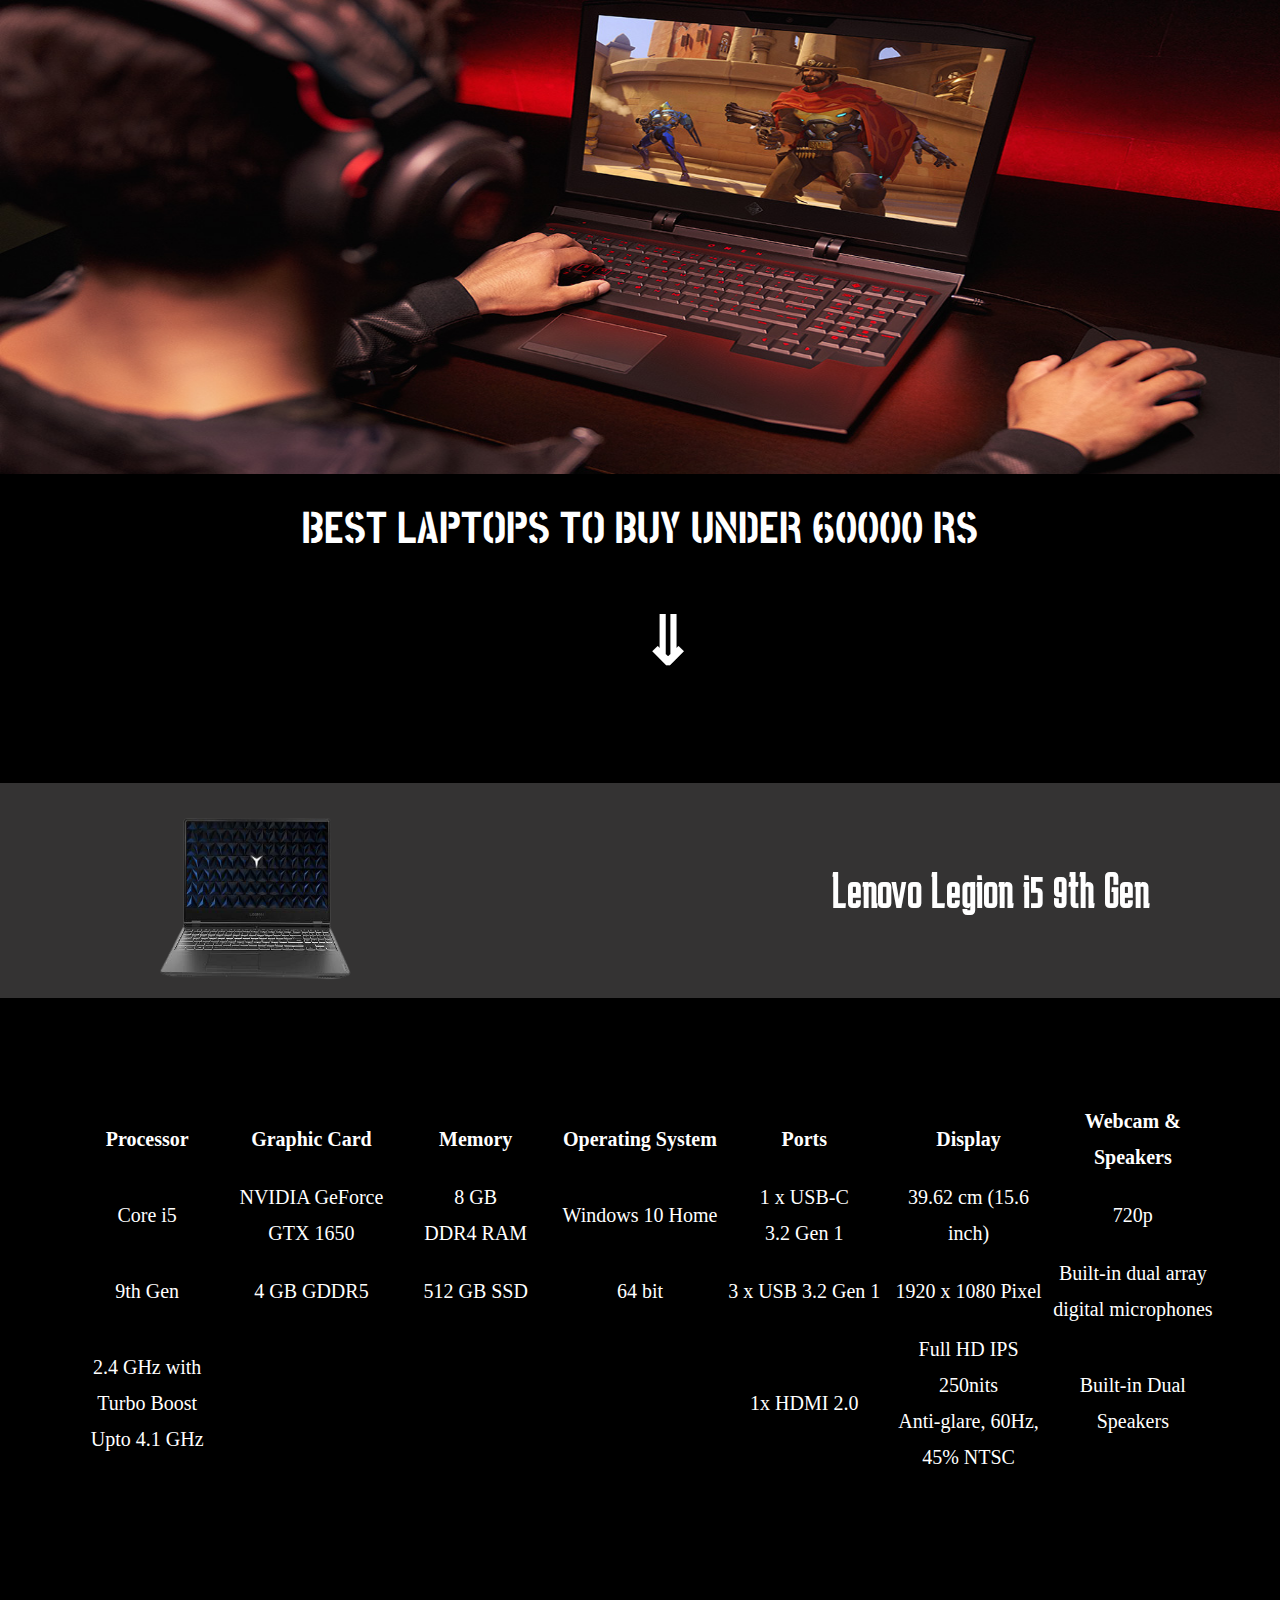
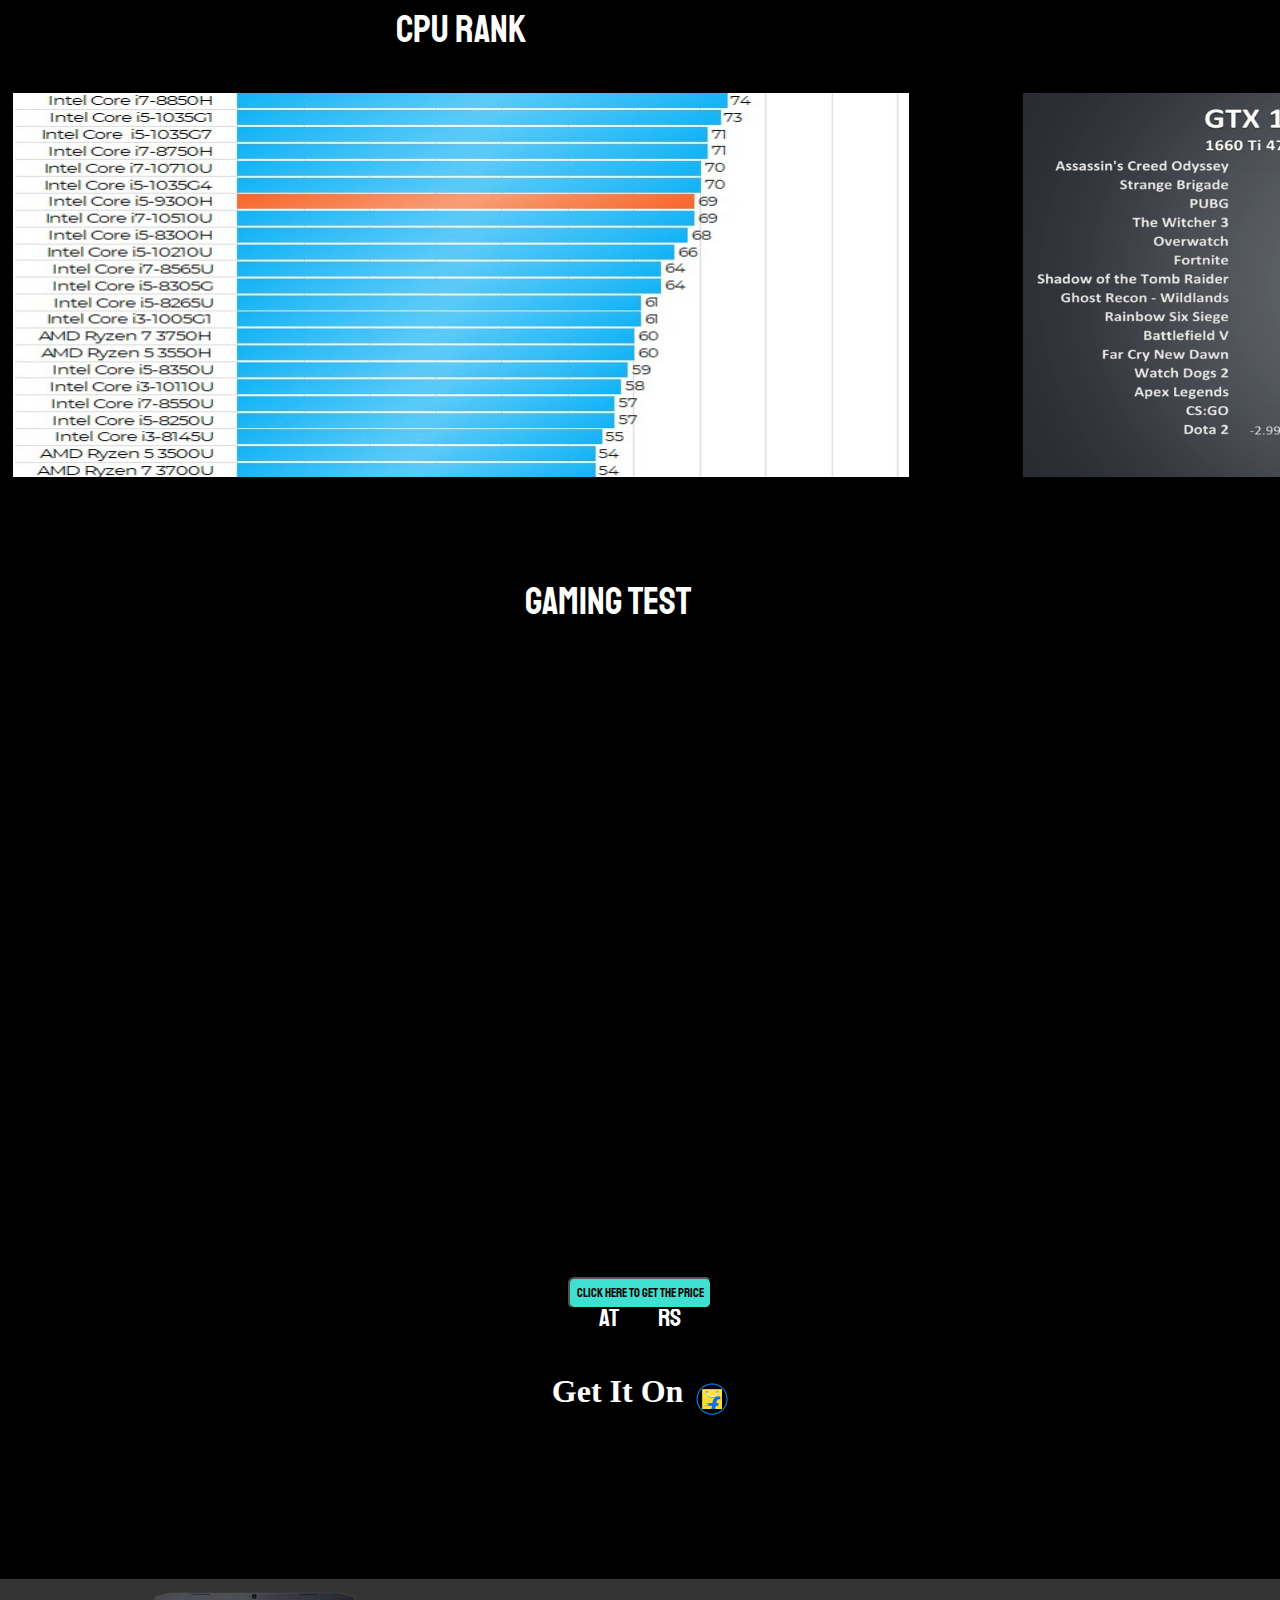
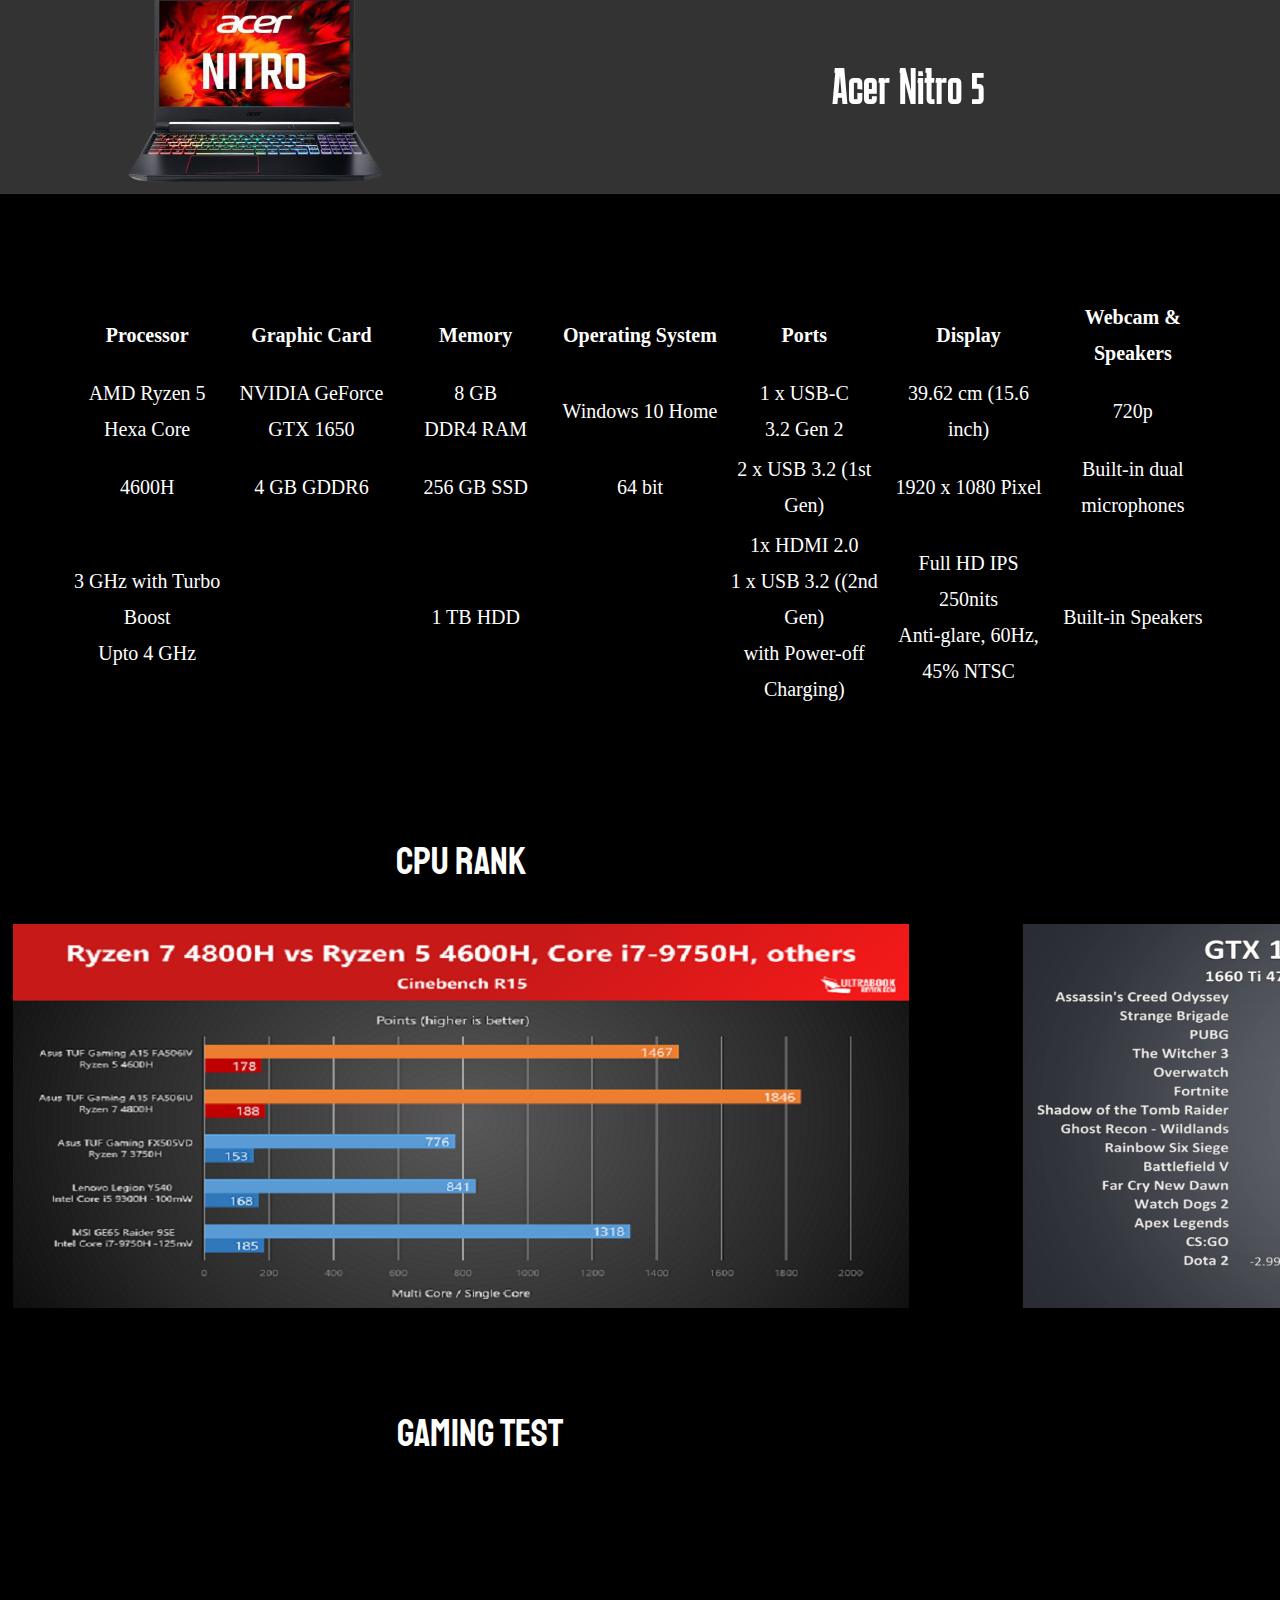
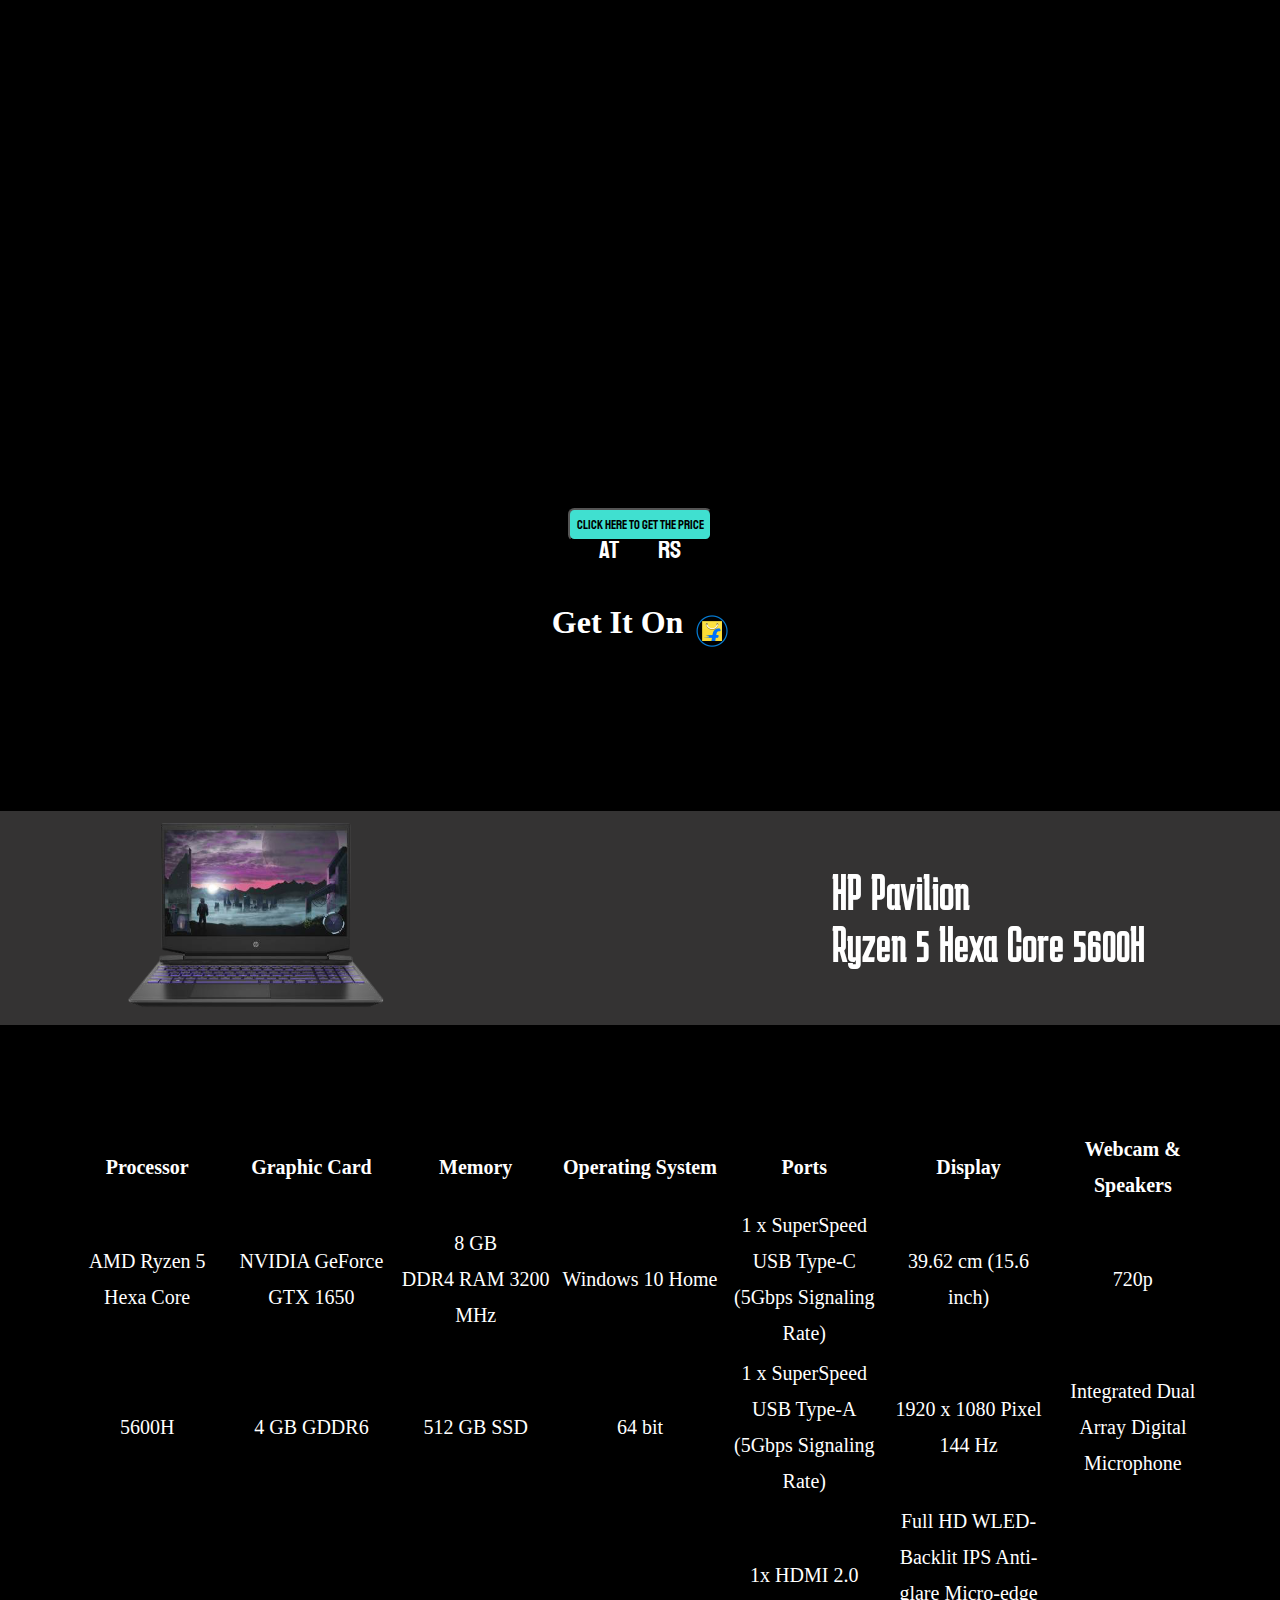
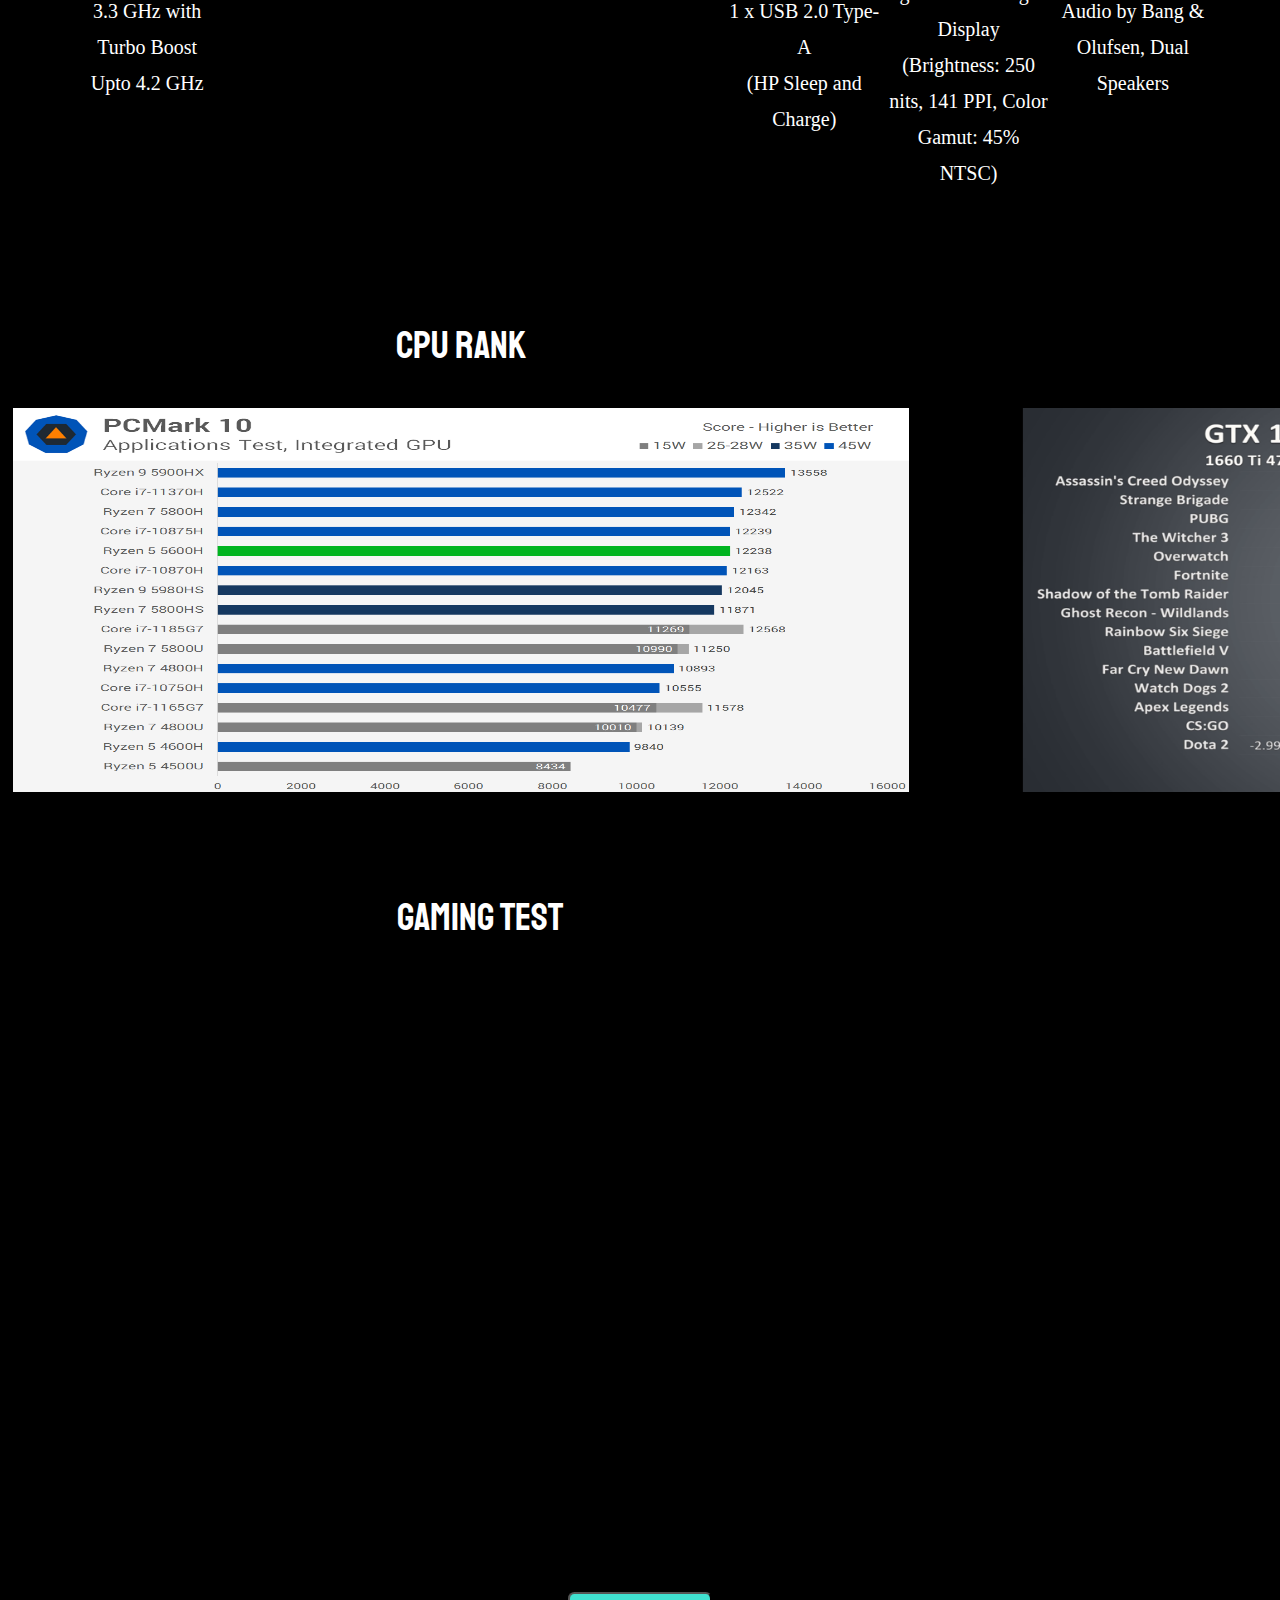
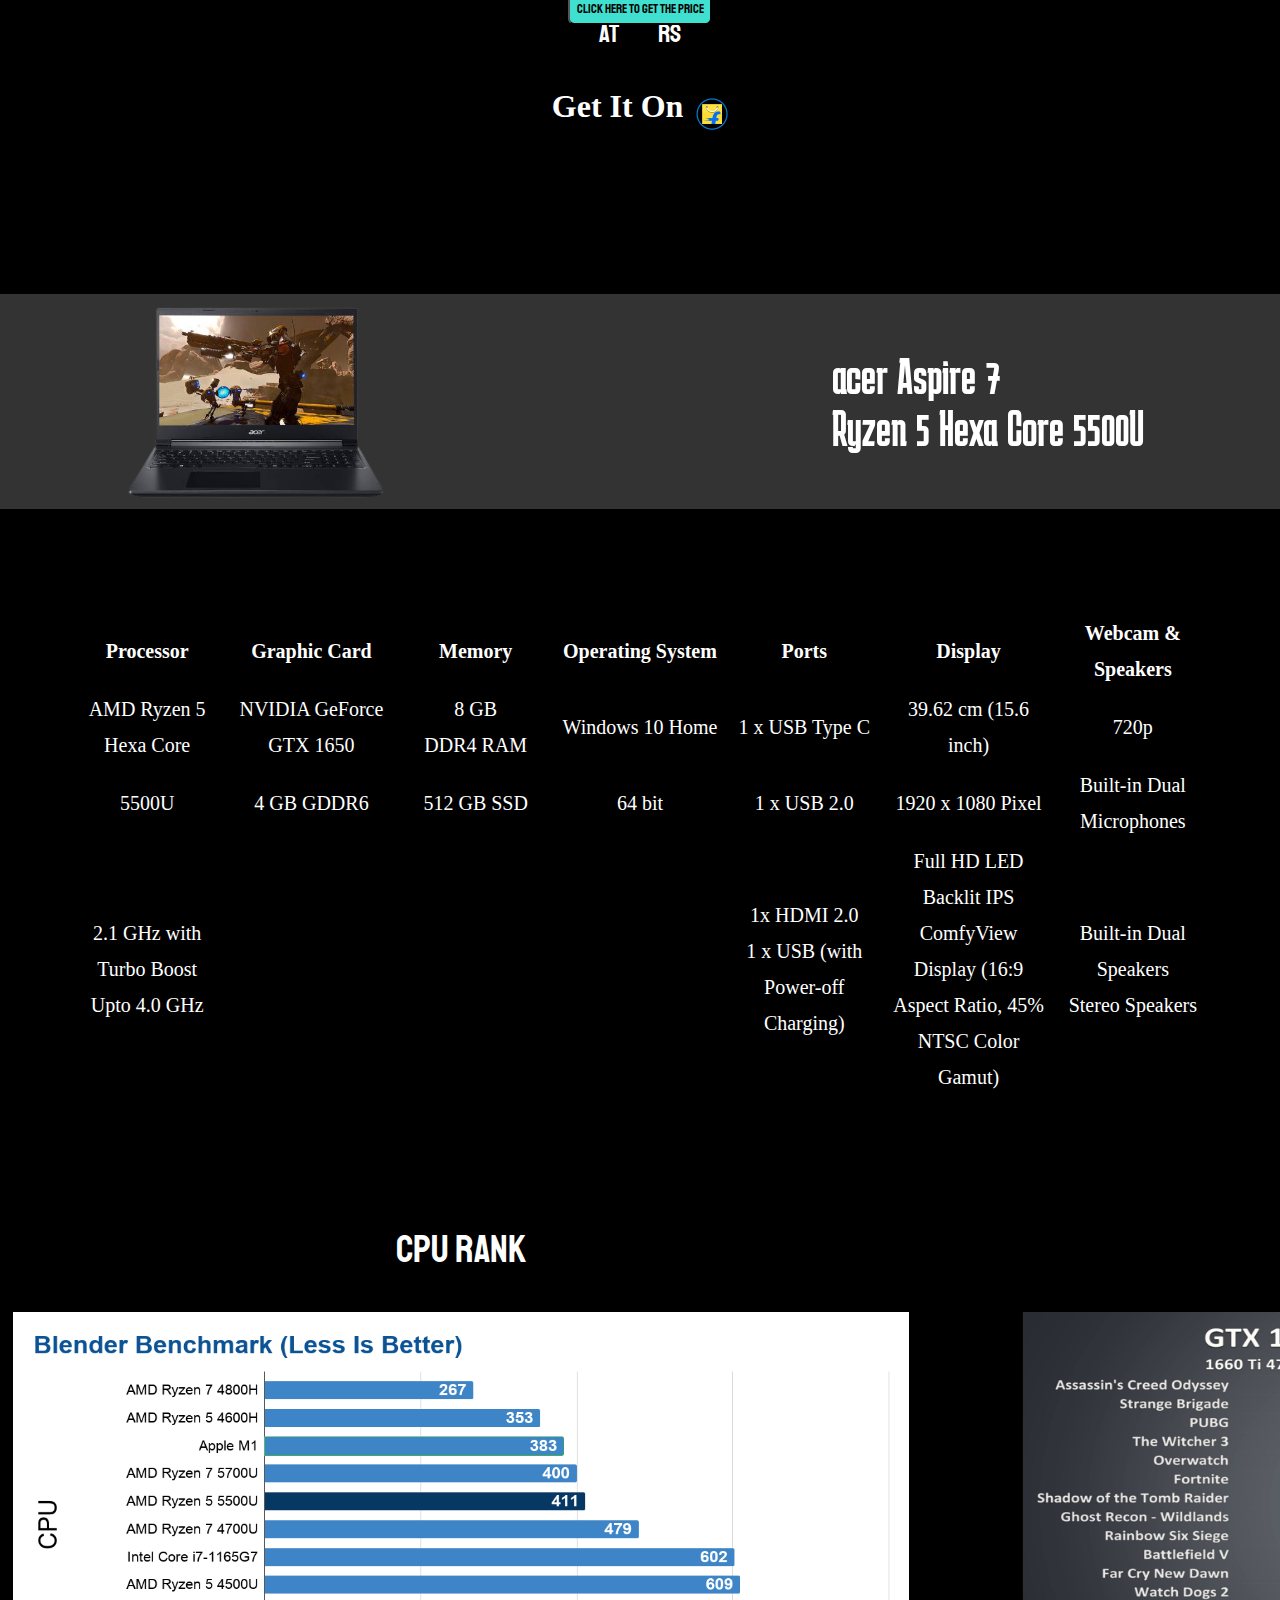
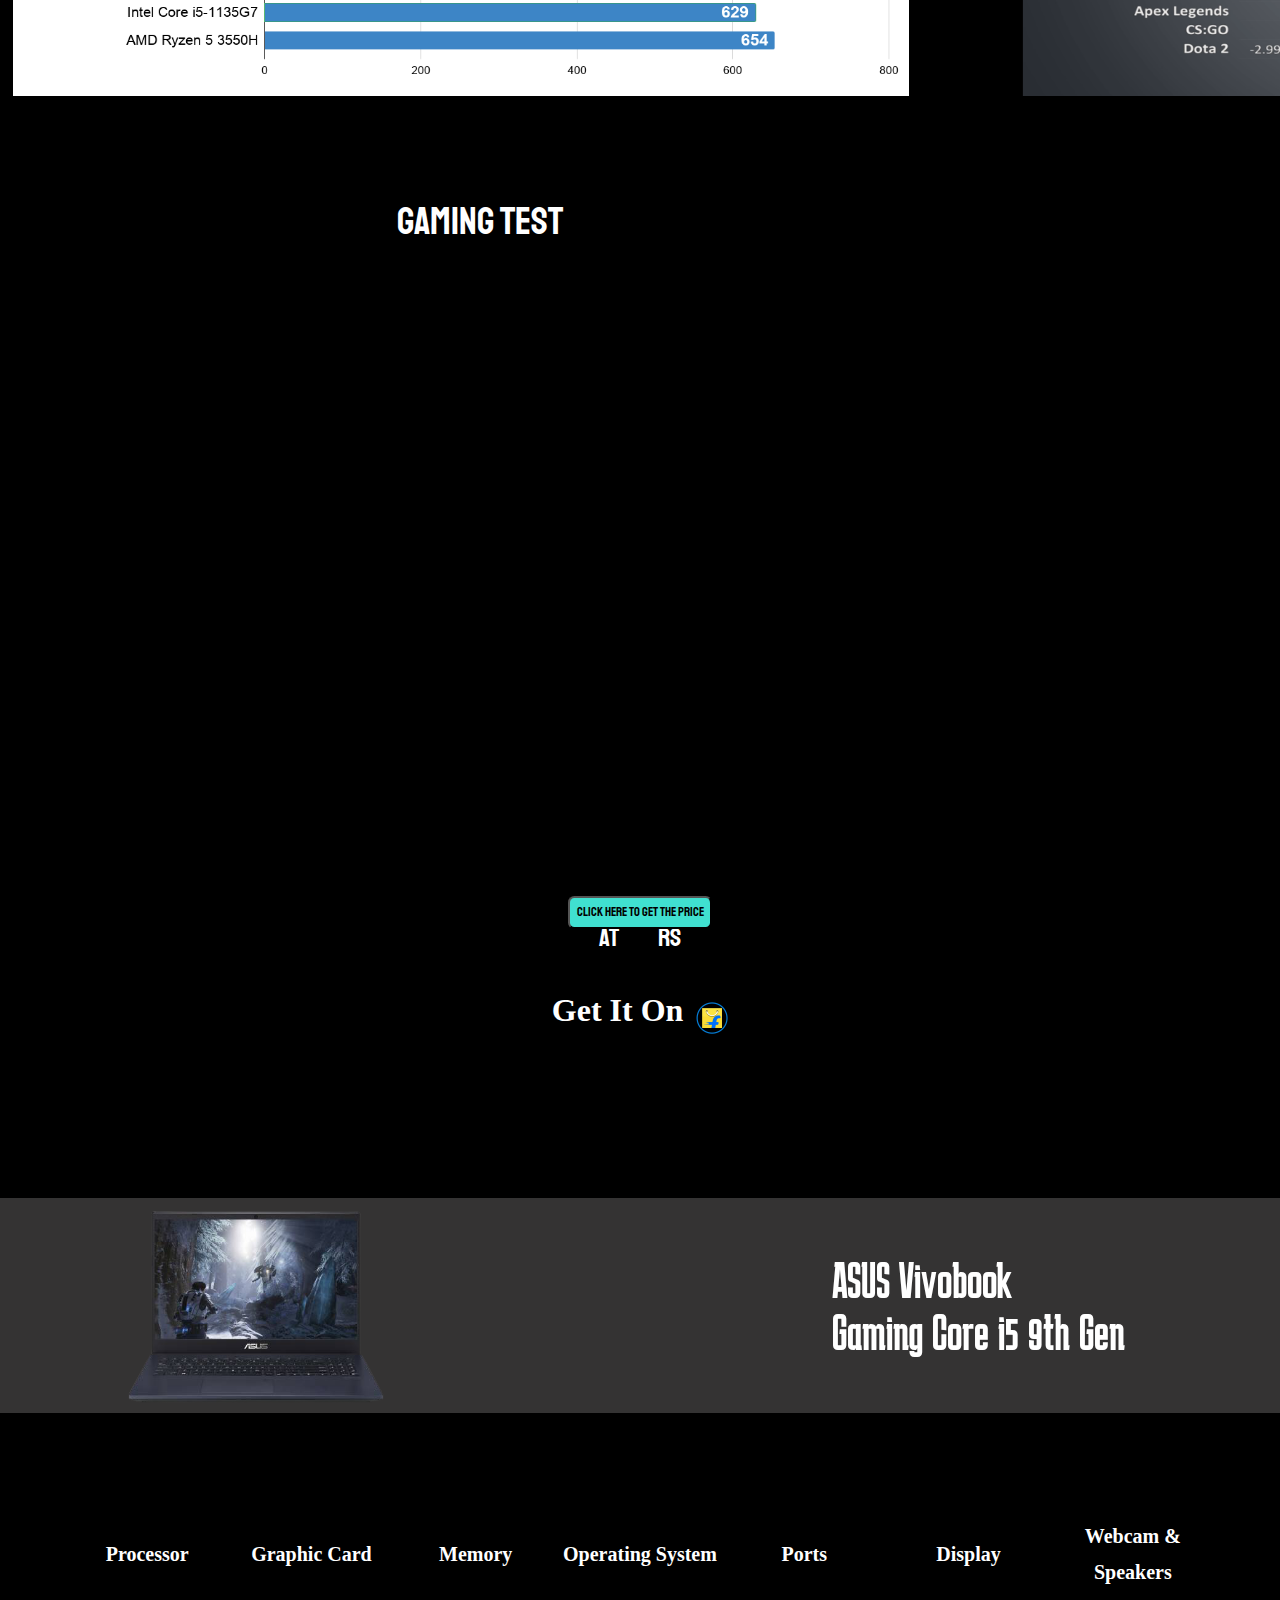
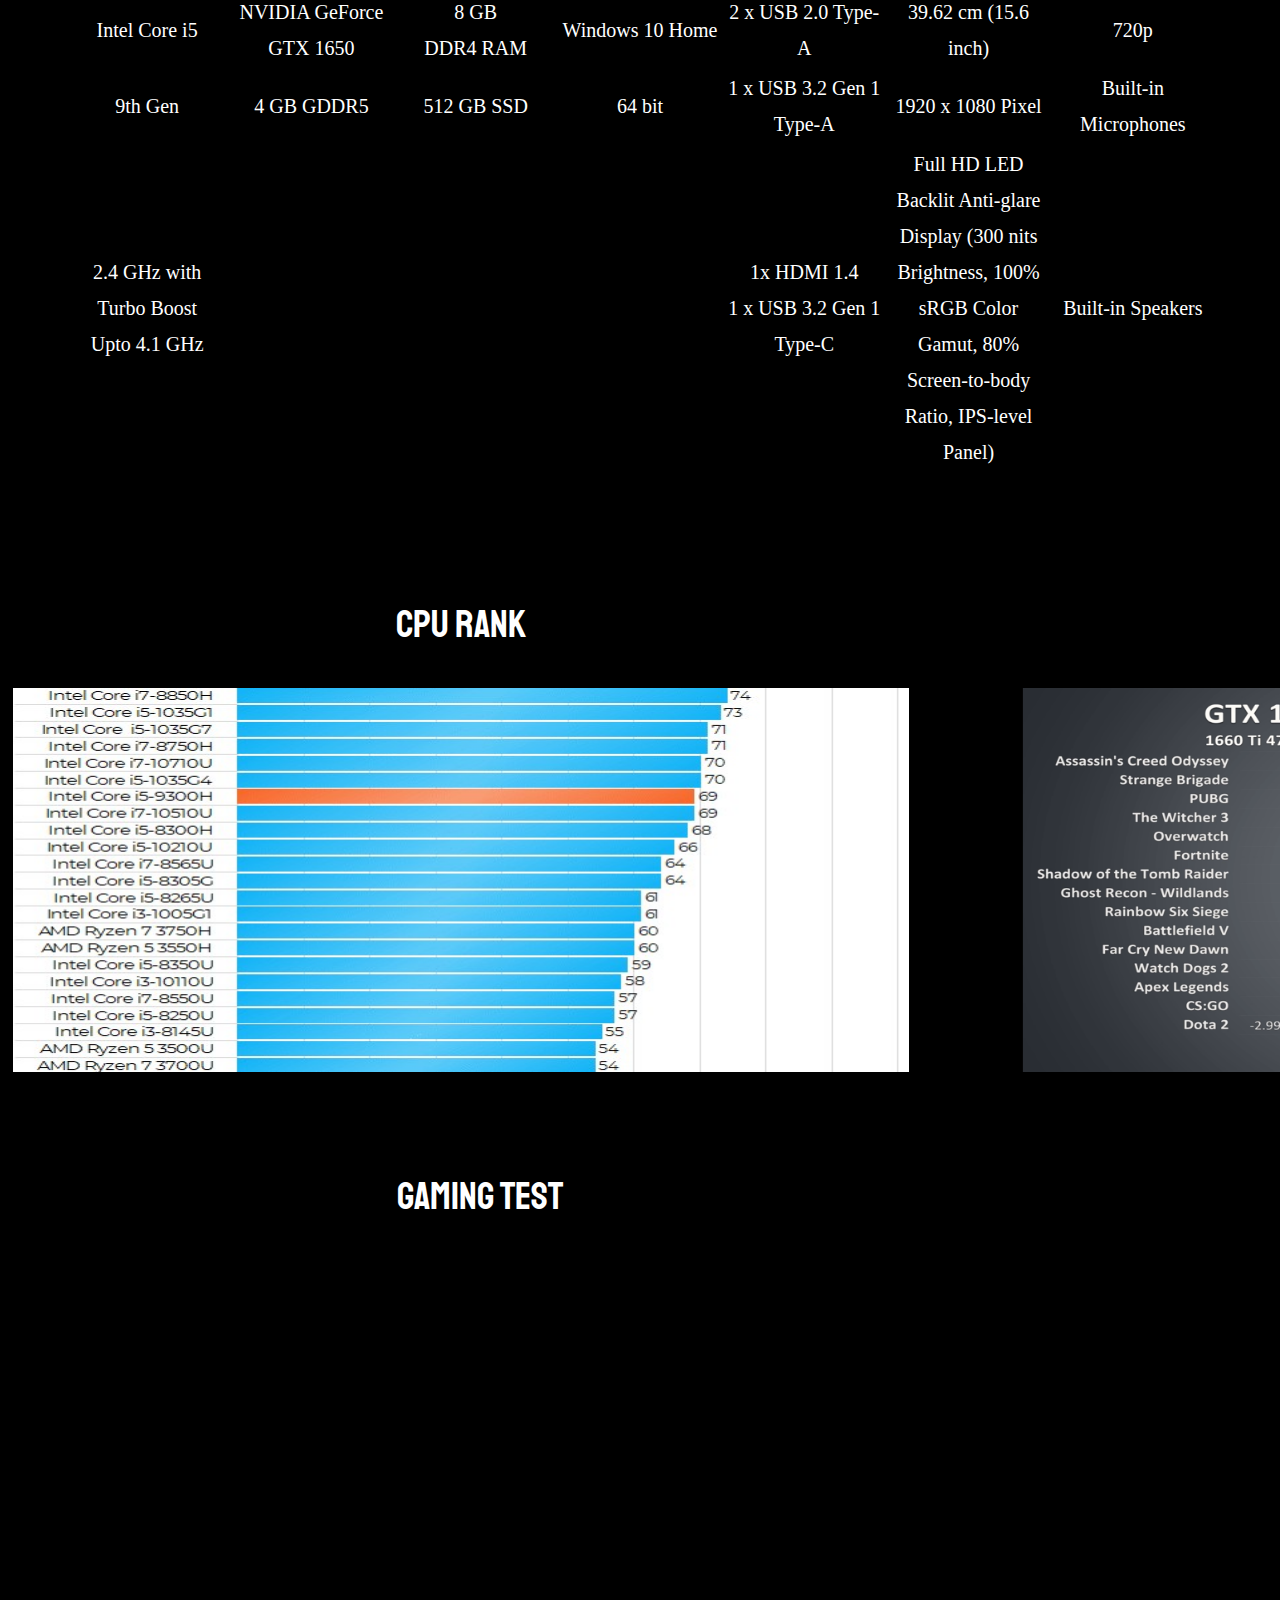
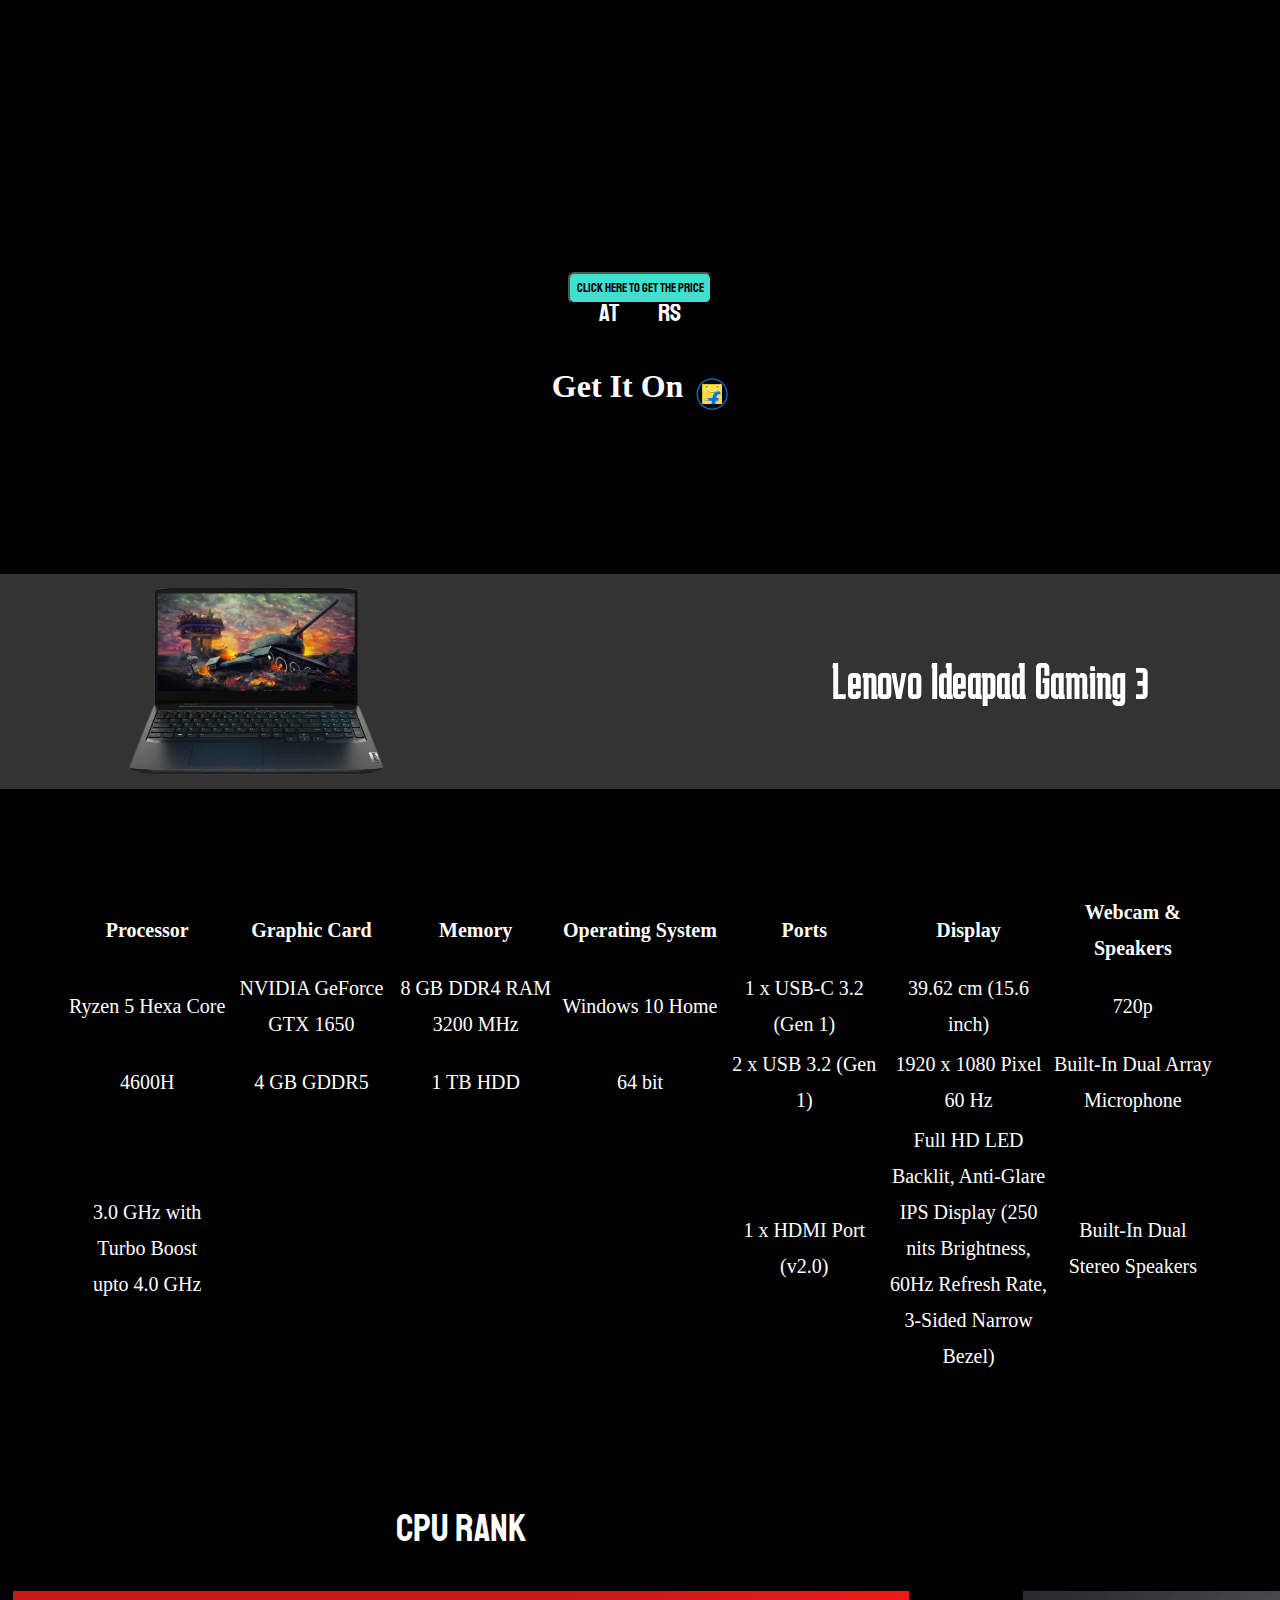
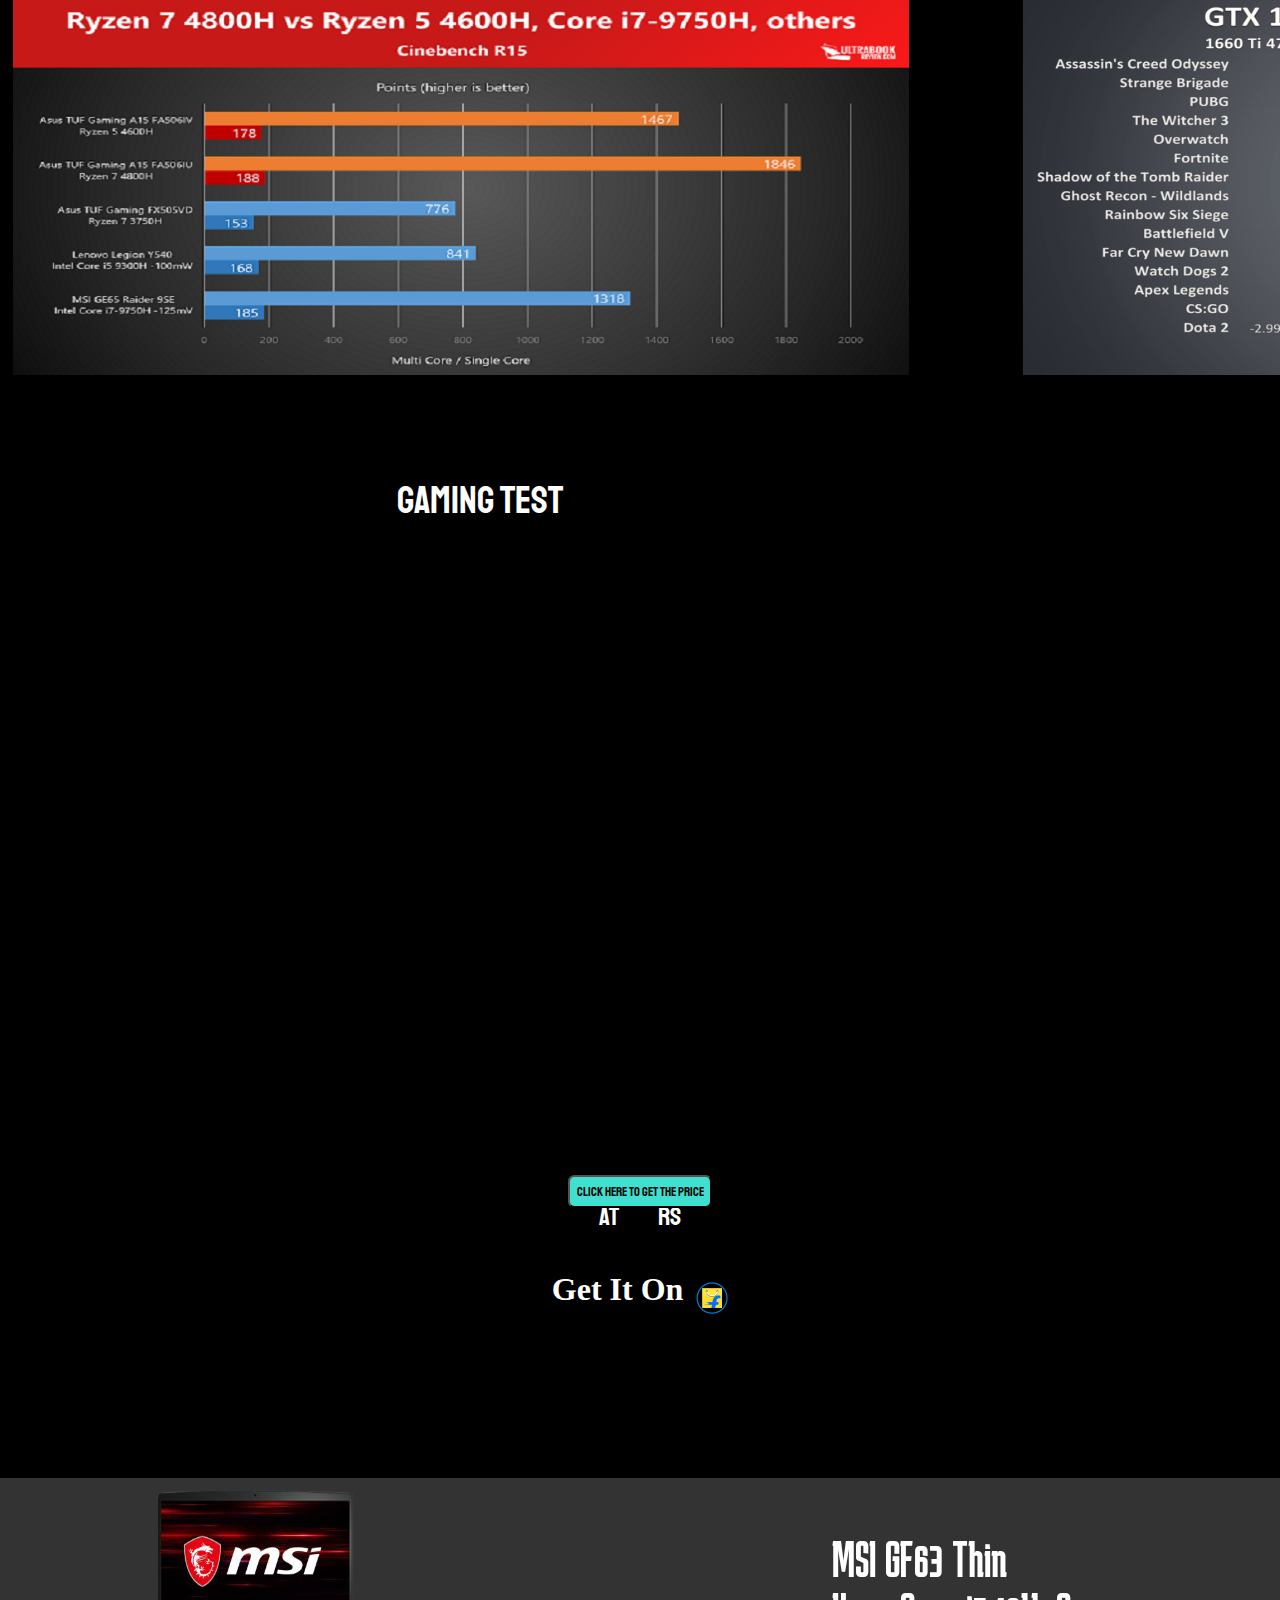
==== commit a75f3257: "a" ====
--- a/index1.html
+++ b/index1.html
@@ -27,7 +27,7 @@
 
 
 <body>
-    <img src="/images/laptop.jpg" alt="" srcset="" class="image">
+    <img src="../images/laptop.jpg" alt="" srcset="" class="image">
     <div class="title">
         <a href="" class="a">a</a>
         <p class="best">BEST LAPTOPS TO BUY UNDER 60000 RS</p>
@@ -45,6 +45,7 @@
             </div>
         </div>
 
+        <div class="table2">
         <table class="table table-active" id="f">
             <tr>
                 <th>Processor</th>
@@ -83,21 +84,26 @@
                 <td>Built-in Dual Speakers</td>
             </tr>
         </table>
-       
+    </div>
+       <div class="ranks">
         <div class="cpu">
         <p>CPU RANK</p>
-        <img src="./images/Intel-Core-i5-9300H-Benchmark.gif" alt="" srcset="" id="firstcpu">
-    </div>
+        <img src="./images/Intel-Core-i5-9300H-Benchmark.jpg" alt="" srcset="" id="cpu">
+        </div>
 
     
     <div class="gpu">
         <p>GPU RANK</p>
         <img src="./images/1650.png" alt="" srcset="" id="gpu">
-    </div>
-
-
+</div>
+</div>
+
+    <div class="ranks">
+        <div>
         <p class="gamingtest">GAMING TEST</p>
-        <iframe class="videos" src="https://www.youtube.com/embed/__Yq_HEQz28?mute=1" title="YouTube video player" frameborder="0" allow="accelerometer; autoplay; clipboard-write; encrypted-media; gyroscope; picture-in-picture;" allowfullscreen></iframe>
+        <iframe class="videos" style="width: 90vw;" src="https://www.youtube.com/embed/__Yq_HEQz28?mute=1" title="YouTube video player" frameborder="0" allow="accelerometer; autoplay; clipboard-write; encrypted-media; gyroscope; picture-in-picture;" allowfullscreen></iframe>
+        </div>
+    </div>
         <div class="rs"><p>At&nbsp;</p>
             <button class="button1" id="button" onclick="run()">Click here to get the price</button>
         <div id="value">100</div>
@@ -119,6 +125,17 @@
                 <p>Acer Nitro 5</p>
             </div>
         </div>
+<!-- 
+        <div class="info">
+            <p>Processor<br> AMD Ryzen 5 Hexa Core 4600H 3 GHz with Turbo Boost Upto 4 GHz</p>
+            <p>Graphic Card<br> NVIDIA GeForce GTX 1650 4 GB GDDR6</p>
+            <p>Memory<br> 8 GB DDR4 RAM 256 GB SSD 1 TB HDD</p>
+            <p>Operating System<br> Windows 10 Home 64 bit</p>
+            <p>Ports<br> 1 x USB-C 3.2 Gen 2 2 x USB 3.2 (1st Gen) 1x HDMI 2.0 1 x USB 3.2 ((2nd Gen) with Power-off Charging)</p>
+            <p>Display<br> 39.62 cm (15.6 inch) 1920 x 1080 Pixel Full HD IPS 250nits Anti-glare, 60Hz, 45% NTSC</p>
+            <p>Webcam & Speakers<br>720p Built-in dual microphones Built-in Speakers</p>
+        </div> -->
+        <div class="table2">
         <table class="table table-active" id="f">
             <tr>
                 <th>Processor</th>
@@ -157,7 +174,8 @@
                 <td>Built-in Speakers</td>
             </tr>
         </table>
-       
+       </div>
+       <div class="ranks">
         <div class="cpu">
             <p>CPU RANK</p>
             <img src="./images/4600h.png" alt="" srcset="" id="cpu">
@@ -168,12 +186,19 @@
             <p>GPU RANK</p>
             <img src="./images/1650.png" alt="" srcset="" id="gpu">
         </div>
-        
+    </div>
+
+
+    <div class="ranks">
+        <div>
         <p class="gamingtest">GAMING TEST</p>
         <iframe class="videos" src="https://www.youtube.com/embed/hSztpA5u-lw?mute=1" title="YouTube video player" frameborder="0" allow="accelerometer; autoplay; clipboard-write; encrypted-media; gyroscope; picture-in-picture;" allowfullscreen></iframe>
+    </div>
+    <div>
         <p class="gamingtest">Watch Unboxing</p>
         <iframe class="videos" src="https://www.youtube.com/embed/TXZ-dhKKZs4?mute=1" title="YouTube video player" frameborder="0" allow="accelerometer; autoplay; clipboard-write; encrypted-media; gyroscope; picture-in-picture;" allowfullscreen></iframe>
-           
+    </div>
+    </div>
         <div class="rs"><p>At&nbsp;</p>
             <button class="button1" id="button1" onclick="run1()">Click here to get the price</button>
             <div id="value2">100</div>
@@ -196,6 +221,7 @@
             </div>
         </div>
 
+        <div class="table2">
         <table class="table table-active" id="f">
             <tr>
                 <th>Processor</th>
@@ -234,7 +260,9 @@
                 <td>Audio by Bang & Olufsen, Dual Speakers</td>
             </tr>
         </table>
+    </div>
        
+    <div class="ranks">
         <div class="cpu">
             <p>CPU RANK</p>
             <img src="./images/ryzen55600h.png" alt="" srcset="" id="cpu">
@@ -245,15 +273,21 @@
             <p>GPU RANK</p>
             <img src="./images/1650.png" alt="" srcset="" id="gpu">
         </div>
-        
+    </div>
+
+    <div class="ranks">
+        <div>
         <p class="gamingtest">GAMING TEST</p>
         <iframe class="videos" src="https://www.youtube.com/embed/_BGe-EGLNVY?mute=1" title="YouTube video player" frameborder="0" allow="accelerometer; autoplay; clipboard-write; encrypted-media; gyroscope; picture-in-picture;" allowfullscreen></iframe>
+    </div>
+    <div>
         <p class="gamingtest">Watch Unboxing</p>
         <iframe class="videos" src="https://www.youtube.com/embed/DWObdBitXjU?mute=1" title="YouTube video player" frameborder="0" allow="accelerometer; autoplay; clipboard-write; encrypted-media; gyroscope; picture-in-picture;" allowfullscreen></iframe>
-           
+    </div>
+    </div>
         <div class="rs"><p>At&nbsp;</p>
             <button class="button1" id="button2" onclick="run2()">Click here to get the price</button>
-            <div id="value3">100</div>
+            <div class="value" id="value3">100</div>
             <p>&nbsp;RS</p>
         </div>
         
@@ -273,6 +307,7 @@
             </div>
         </div>
 
+        <div class="table2">
         <table class="table table-active" id="f">
             <tr>
                 <th>Processor</th>
@@ -311,7 +346,9 @@
                 <td>Built-in Dual Speakers <br>Stereo Speakers</td>
             </tr>
         </table>
+    </div>
        
+    <div class="ranks">
         <div class="cpu">
             <p>CPU RANK</p>
             <img src="./images/ryzen55500u.png" alt="" srcset="" id="cpu">
@@ -322,12 +359,18 @@
             <p>GPU RANK</p>
             <img src="./images/1650.png" alt="" srcset="" id="gpu">
         </div>
-        
+    </div>
+
+    <div class="ranks">
+        <div>
         <p class="gamingtest">GAMING TEST</p>
         <iframe class="videos" src="https://www.youtube.com/embed/gdRInkhJPJs?mute=1" title="YouTube video player" frameborder="0" allow="accelerometer; autoplay; clipboard-write; encrypted-media; gyroscope; picture-in-picture;" allowfullscreen></iframe>
+    </div>
+    <div>
         <p class="gamingtest">Watch Unboxing</p>
         <iframe class="videos" src="https://www.youtube.com/embed/6T5pedmov1w?mute=1" title="YouTube video player" frameborder="0" allow="accelerometer; autoplay; clipboard-write; encrypted-media; gyroscope; picture-in-picture;" allowfullscreen></iframe>
-           
+    </div>
+    </div>
         <div class="rs"><p>At&nbsp;</p>
             <button class="button1" id="button3" onclick="run3()">Click here to get the price</button>
             <div id="value4">100</div>
@@ -348,6 +391,7 @@
             </div>
         </div>
 
+        <div class="table2">
         <table class="table table-active" id="f">
             <tr>
                 <th>Processor</th>
@@ -386,10 +430,12 @@
                 <td>Built-in Speakers</td>
             </tr>
         </table>
+    </div>
        
+    <div class="ranks">
         <div class="cpu">
             <p>CPU RANK</p>
-            <img src="./images/Intel-Core-i5-9300H-Benchmark.gif" alt="" srcset="" id="cpu">
+            <img src="./images/Intel-Core-i5-9300H-Benchmark.jpg" alt="" srcset="" id="cpu">
         </div>
     
         
@@ -397,12 +443,19 @@
             <p>GPU RANK</p>
             <img src="./images/1650.png" alt="" srcset="" id="gpu">
         </div>
-        
+    </div>
+
+    <div class="ranks">
+        <div>
         <p class="gamingtest">GAMING TEST</p>
         <iframe class="videos" src="https://www.youtube.com/embed/pvaf-ykDYs8?mute=1" title="YouTube video player" frameborder="0" allow="accelerometer; autoplay; clipboard-write; encrypted-media; gyroscope; picture-in-picture;" allowfullscreen></iframe>
+    </div>
+    <div>
         <p class="gamingtest">Watch Unboxing</p>
         <iframe class="videos" src="https://www.youtube.com/embed/d3gxJQ3TY-A?mute=1" title="YouTube video player" frameborder="0" allow="accelerometer; autoplay; clipboard-write; encrypted-media; gyroscope; picture-in-picture;" allowfullscreen></iframe>
-           
+    </div>
+    </div>
+
         <div class="rs"><p>At&nbsp;</p>
             <button class="button1" id="button4" onclick="run4()">Click here to get the price</button>
             <div id="value5">100</div>
@@ -424,6 +477,7 @@
             </div>
         </div>
 
+        <div class="table2">
         <table class="table table-active" id="f">
             <tr>
                 <th>Processor</th>
@@ -462,6 +516,9 @@
                 <td>Built-In Dual Stereo Speakers</td>
             </tr>
         </table>
+    </div>
+
+    <div class="ranks">
        
         <div class="cpu">
             <p>CPU RANK</p>
@@ -473,12 +530,20 @@
             <p>GPU RANK</p>
             <img src="./images/1650.png" alt="" srcset="" id="gpu">
         </div>
-        
+    </div>
+
+    <div class="ranks">
+        <div>
         <p class="gamingtest">GAMING TEST</p>
         <iframe class="videos" src="https://www.youtube.com/embed/W2f-HI2ihX4?mute=1" title="YouTube video player" frameborder="0" allow="accelerometer; autoplay; clipboard-write; encrypted-media; gyroscope; picture-in-picture;" allowfullscreen></iframe>
+    </div>
+    <div>
         <p class="gamingtest">Watch Unboxing</p>
         <iframe class="videos" src="https://www.youtube.com/embed/ENbvsUVZUlY?mute=1" title="YouTube video player" frameborder="0" allow="accelerometer; autoplay; clipboard-write; encrypted-media; gyroscope; picture-in-picture;" allowfullscreen></iframe>
-           
+    </div>
+    </div>
+
+
         <div class="rs"><p>At&nbsp;</p>
             <button class="button1" id="button5" onclick="run5()">Click here to get the price</button>
             <div id="value6">100</div>
@@ -500,6 +565,7 @@
             </div>
         </div>
 
+        <div class="table2">
         <table class="table table-active" id="f">
             <tr>
                 <th>Processor</th>
@@ -538,7 +604,9 @@
                 <td>Built in Dual Speakers</td>
             </tr>
         </table>
+    </div>
        
+    <div class="ranks">
         <div class="cpu">
             <p>CPU RANK</p>
             <img src="./images/i510.webp" alt="" srcset="" id="cpu">
@@ -549,12 +617,20 @@
             <p>GPU RANK</p>
             <img src="./images/1650max.png" alt="" srcset="" id="gpu">
         </div>
-        
+    </div>
+
+    <div class="ranks">
+        <div>
         <p class="gamingtest">GAMING TEST</p>
         <iframe class="videos" src="https://www.youtube.com/embed/uFPMKaNV4Zs?mute=1" title="YouTube video player" frameborder="0" allow="accelerometer; autoplay; clipboard-write; encrypted-media; gyroscope; picture-in-picture;" allowfullscreen></iframe>
+    </div>
+    <div>
         <p class="gamingtest">Watch Unboxing</p>
         <iframe class="videos" src="https://www.youtube.com/embed/vtVyiGyi460?mute=1" title="YouTube video player" frameborder="0" allow="accelerometer; autoplay; clipboard-write; encrypted-media; gyroscope; picture-in-picture;" allowfullscreen></iframe>
-           
+    </div>
+    </div>
+
+
         <div class="rs"><p>At&nbsp;</p>
             <button class="button1" id="button6" onclick="run6()">Click here to get the price</button>
             <div id="value7">100</div>
@@ -576,6 +652,7 @@
             </div>
         </div>
 
+        <div class="table2">
         <table class="table table-active" id="f">
             <tr>
                 <th>Processor</th>
@@ -614,6 +691,9 @@
                 <td>Built in Speakers</td>
             </tr>
         </table>
+    </div>
+
+    <div class="ranks">
        
         <div class="cpu">
             <p>CPU RANK</p>
@@ -625,12 +705,18 @@
             <p>GPU RANK</p>
             <img src="./images/1650ti.jpeg" alt="" srcset="" id="gpu">
         </div>
-        
+    </div>
+
+    <div class="ranks">
+        <div>
         <p class="gamingtest">GAMING TEST</p>
         <iframe class="videos" src="https://www.youtube.com/embed/YKHmDJ6hE1E?mute=1" title="YouTube video player" frameborder="0" allow="accelerometer; autoplay; clipboard-write; encrypted-media; gyroscope; picture-in-picture;" allowfullscreen></iframe>
+    </div>
+    <div>
         <p class="gamingtest">Watch Unboxing</p>
         <iframe class="videos" src="https://www.youtube.com/embed/xvP6vbRK2kM?mute=1" title="YouTube video player" frameborder="0" allow="accelerometer; autoplay; clipboard-write; encrypted-media; gyroscope; picture-in-picture;" allowfullscreen></iframe>
-           
+    </div>
+    </div>
         <div class="rs"><p>At&nbsp;</p>
             <button class="button1" id="button7" onclick="run7()">Click here to get the price</button>
             <div id="value8">100</div>
@@ -652,6 +738,7 @@
             </div>
         </div>
 
+        <div class="table2">
         <table class="table table-active" id="f">
             <tr>
                 <th>Processor</th>
@@ -690,7 +777,9 @@
                 <td>Nahimic 3D Audio</td>
             </tr>
         </table>
+    </div>
        
+    <div class="ranks">
         <div class="cpu">
             <p>CPU RANK</p>
             <img src="./images/i510.webp" alt="" srcset="" id="cpu">
@@ -701,9 +790,18 @@
             <p>GPU RANK</p>
             <img src="./images/1650.png" alt="" srcset="" id="gpu">
         </div>
-        
-       <p class="gamingtest">Watch Unboxing</p>
-        <iframe class="videos" src="https://www.youtube.com/embed/ckD3g5RWVXo?mute=1" title="YouTube video player" frameborder="0" allow="accelerometer; autoplay; clipboard-write; encrypted-media; gyroscope; picture-in-picture;" allowfullscreen></iframe>
+        </div>
+
+        <div class="ranks">
+            <div>
+            <p class="gamingtest">GAMING TEST</p>
+            <iframe class="videos" src="https://www.youtube.com/embed/haUoY1WcfMY?mute=1" title="YouTube video player" frameborder="0" allow="accelerometer; autoplay; clipboard-write; encrypted-media; gyroscope; picture-in-picture;" allowfullscreen></iframe>
+        </div>
+        <div>
+            <p class="gamingtest">Watch Unboxing</p>
+            <iframe class="videos" src="https://www.youtube.com/embed/ckD3g5RWVXo?mute=1" title="YouTube video player" frameborder="0" allow="accelerometer; autoplay; clipboard-write; encrypted-media; gyroscope; picture-in-picture;" allowfullscreen></iframe>
+        </div>
+    </div>
            
         <div class="rs"><p>At&nbsp;</p>
             <button class="button1" id="button8" onclick="run8()">Click here to get the price</button>
--- a/index.css
+++ b/index.css
@@ -69,25 +69,27 @@
   align-items: center;
 }
 
-
+.table2{
+  overflow-x: auto;
+}
 
 
 #f{
-  width: 90vw;
+  width:90vw;
   text-align: center;
   margin-left: 5vw;
   table-layout: fixed;
   margin-top: 8vw;
   line-height: 4vh;
-  font-size: 1vw;
-  flex-wrap: wrap;
+  font-size: 20px;
 }
 
 
 .videos{
   margin-left: 5vw;
-  width: 90vw;
+  width: 70vw;
   height: 35vw;
+  margin-bottom: 3vw;
 }
 
 .gamingtest{
@@ -174,7 +176,7 @@
 .cpu{
   font-size: 3vw;
   text-align: center;
-  margin-left: 0vw;
+  margin-left: 1vw;
   font-family: 'Staatliches', cursive;
   font-weight: 400;
   margin-top: 7vw;
@@ -183,24 +185,78 @@
 .gpu{
   font-size: 3vw;
   text-align: center;
-  margin-left: 0vw;
+  margin-left: 5vw;
   font-family: 'Staatliches', cursive;
   font-weight: 400;
   margin-top: 7vw;
 }
 
 #gpu{
-  width: 60vw !important;
+  width: 70vw !important;
   height: 30vw !important;
 }
 
 
-#firstcpu{
-  width: 30vw;
-  height: 40vw;
-}
 
 #cpu{
-  width: 60vw;
+  width: 70vw;
   height: 30vw;
 }
+
+.info{
+  text-align: center;
+  line-height: 2vw;
+  font-size: 1vw;
+}
+
+.info p{
+  margin-top: 3vw;
+}
+
+
+
+::-webkit-scrollbar {
+  width: 10px;
+  height: 5px;
+}
+
+/* Track */
+::-webkit-scrollbar-track {
+  background: #000000; 
+}
+ 
+/* Handle */
+::-webkit-scrollbar-thumb {
+  background: #888; 
+}
+
+/* Handle on hover */
+::-webkit-scrollbar-thumb:hover {
+  background: #555; 
+}
+
+.ranks{
+  display: flex;
+  overflow-x: auto;
+}
+
+
+
+@media screen and (max-width:1200px){
+  #f{
+    width: 1500px;
+    font-size: 2vw;
+  }
+
+  .rs{
+    margin-top: 20vw;
+    transform: scale(2.5);
+  }
+
+  .image3{
+    margin-top: 13vw;
+    transform: scale(3);
+  }
+
+
+}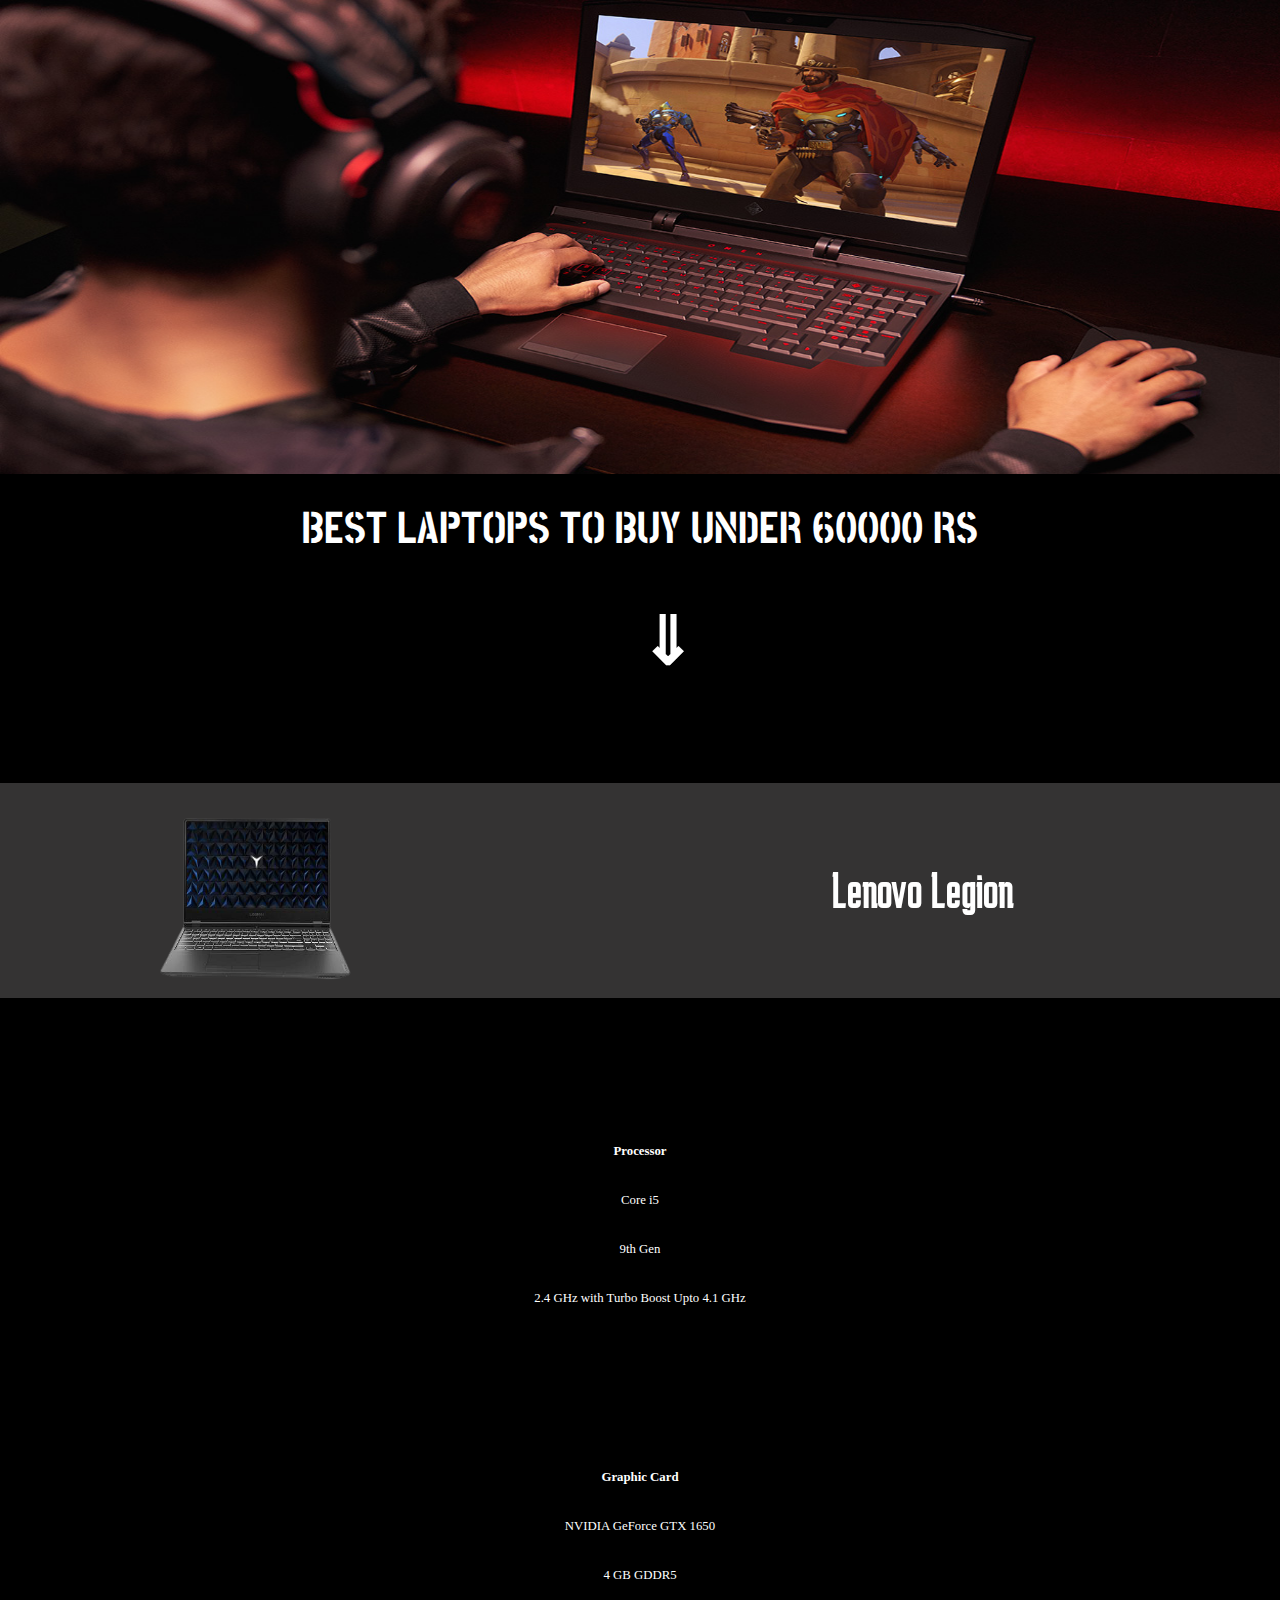
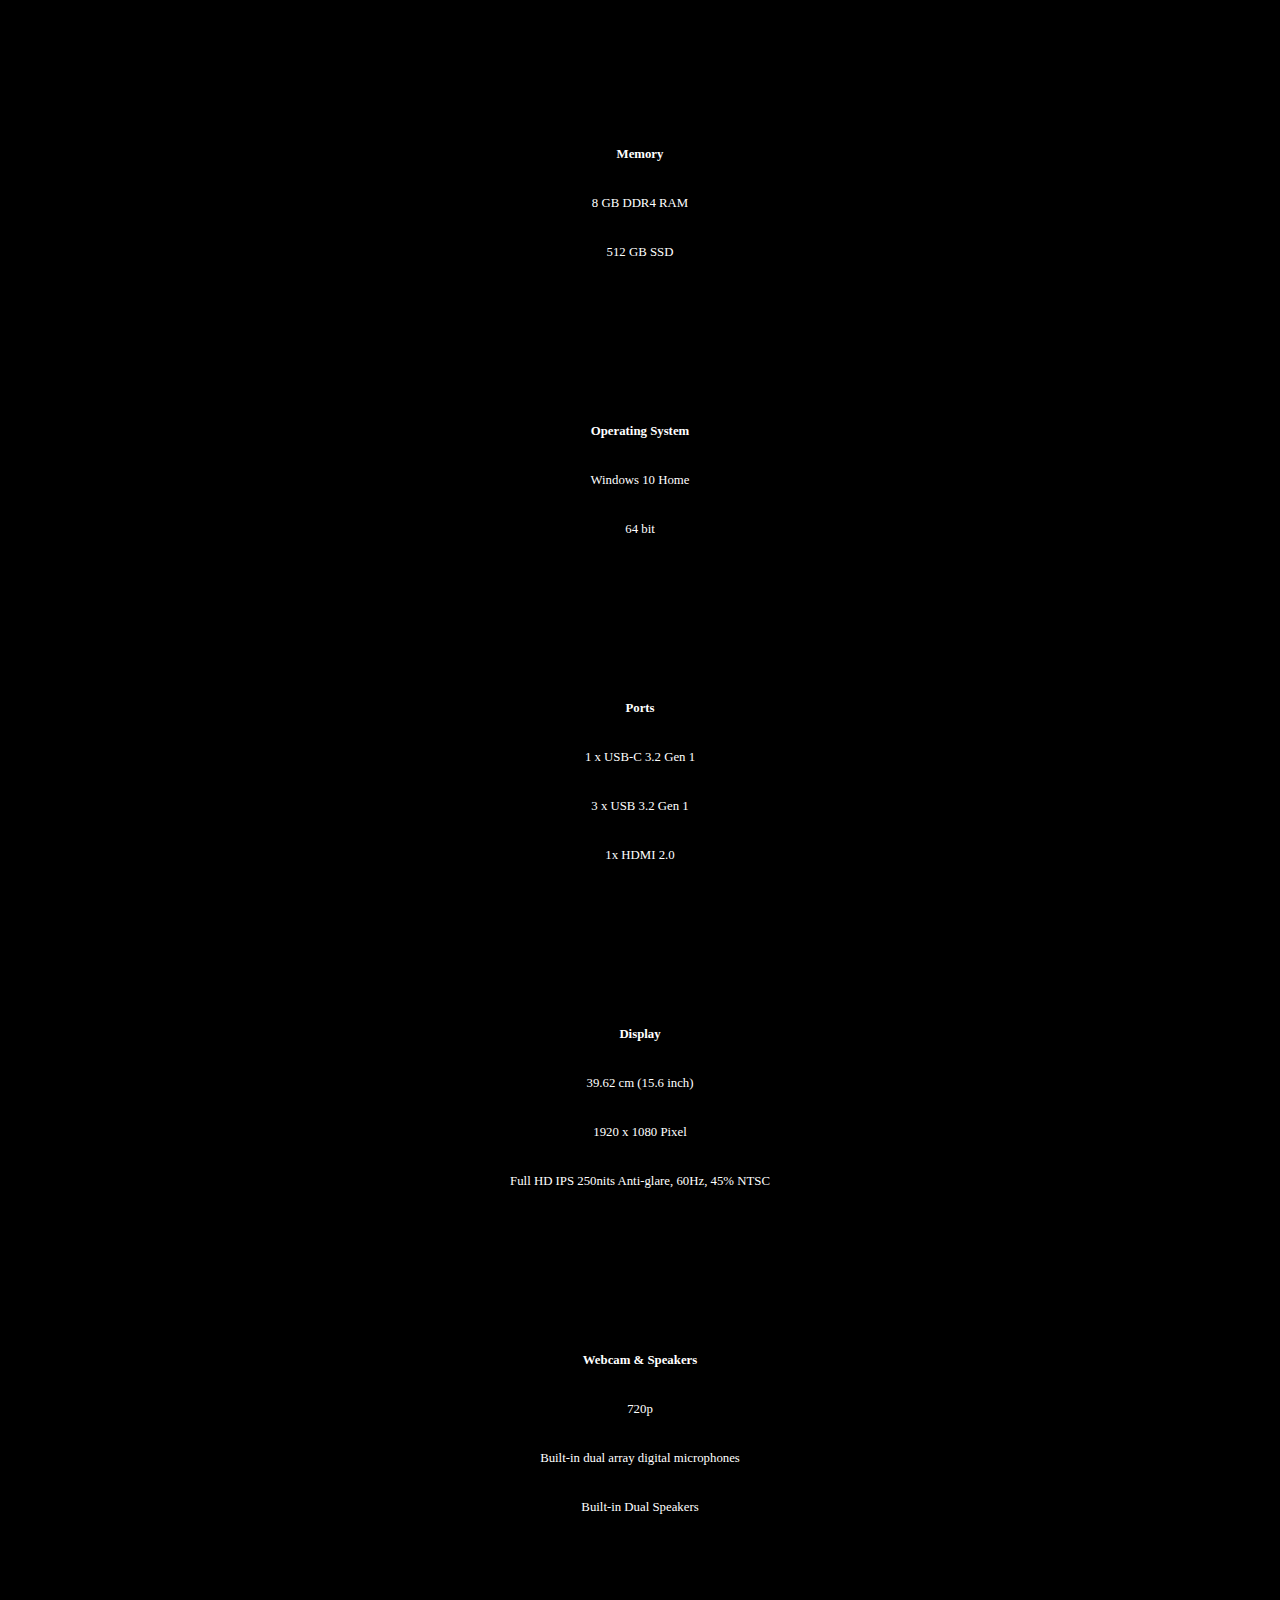
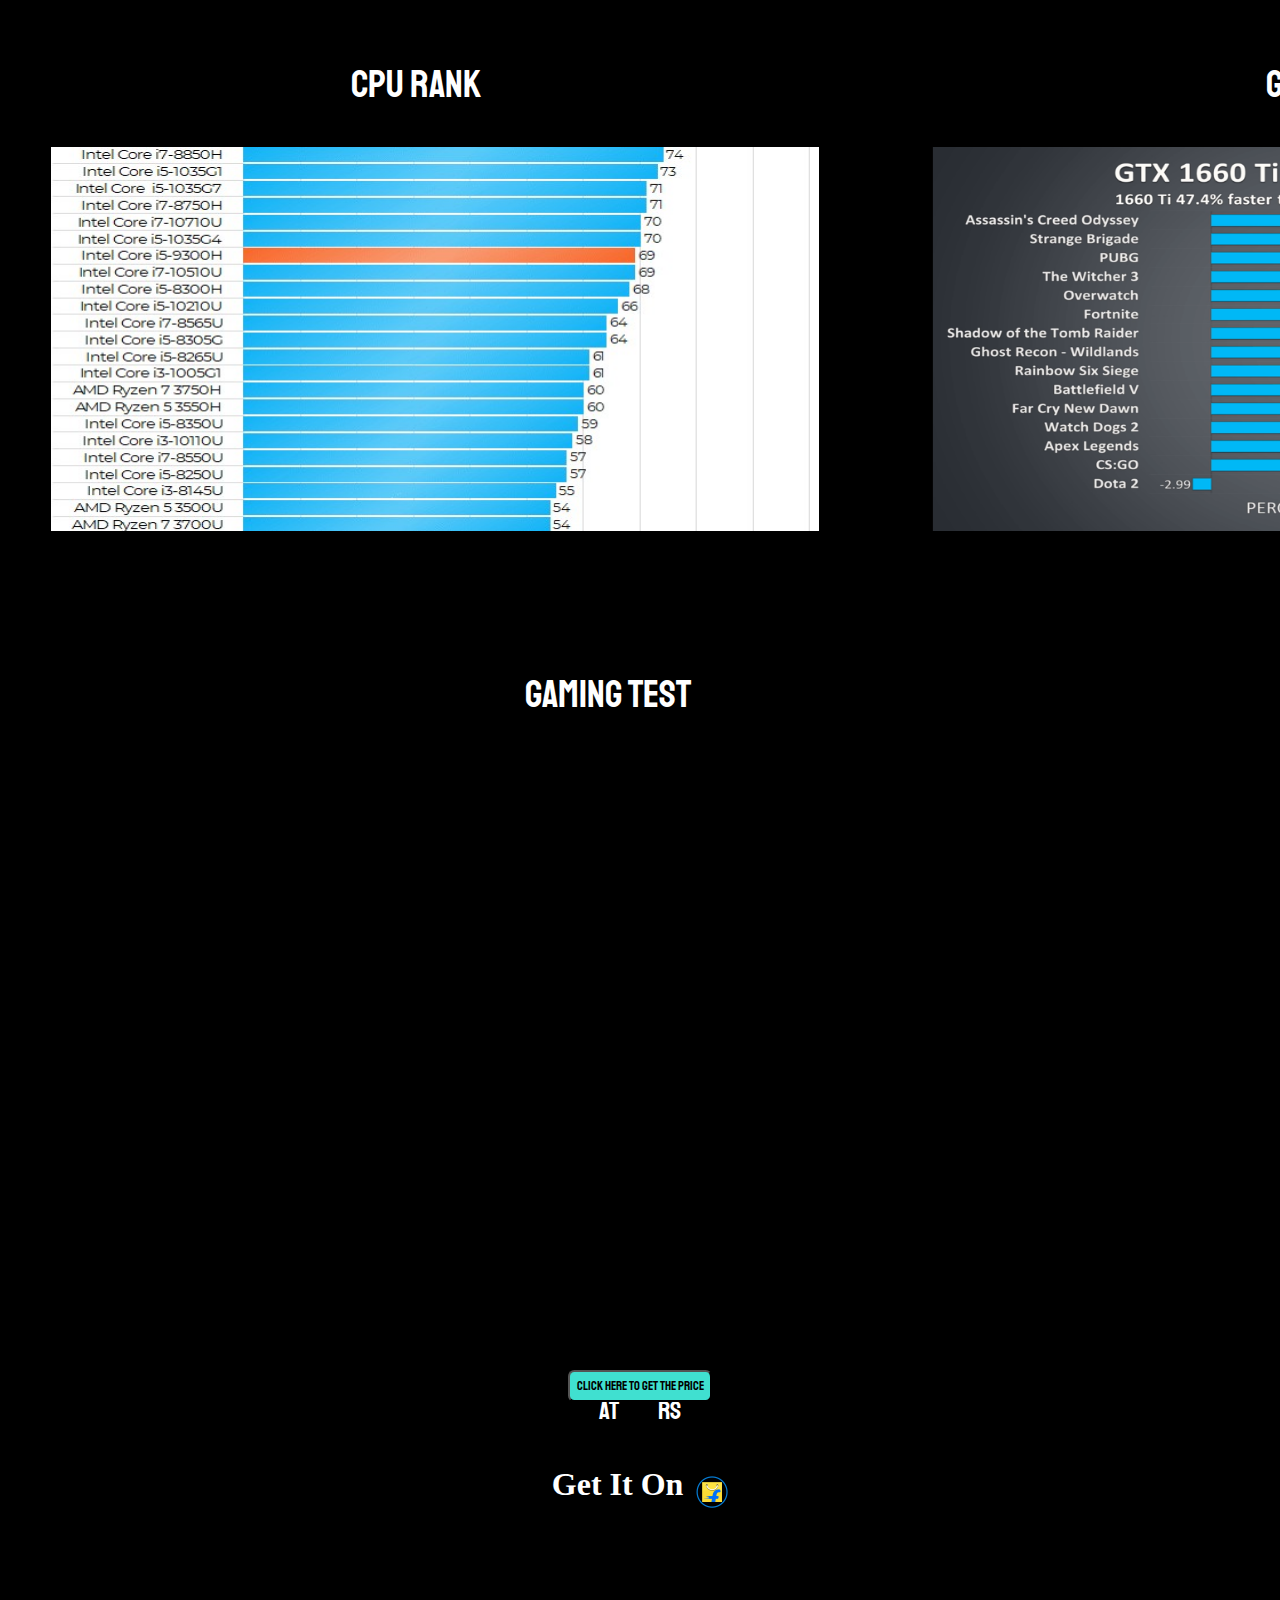
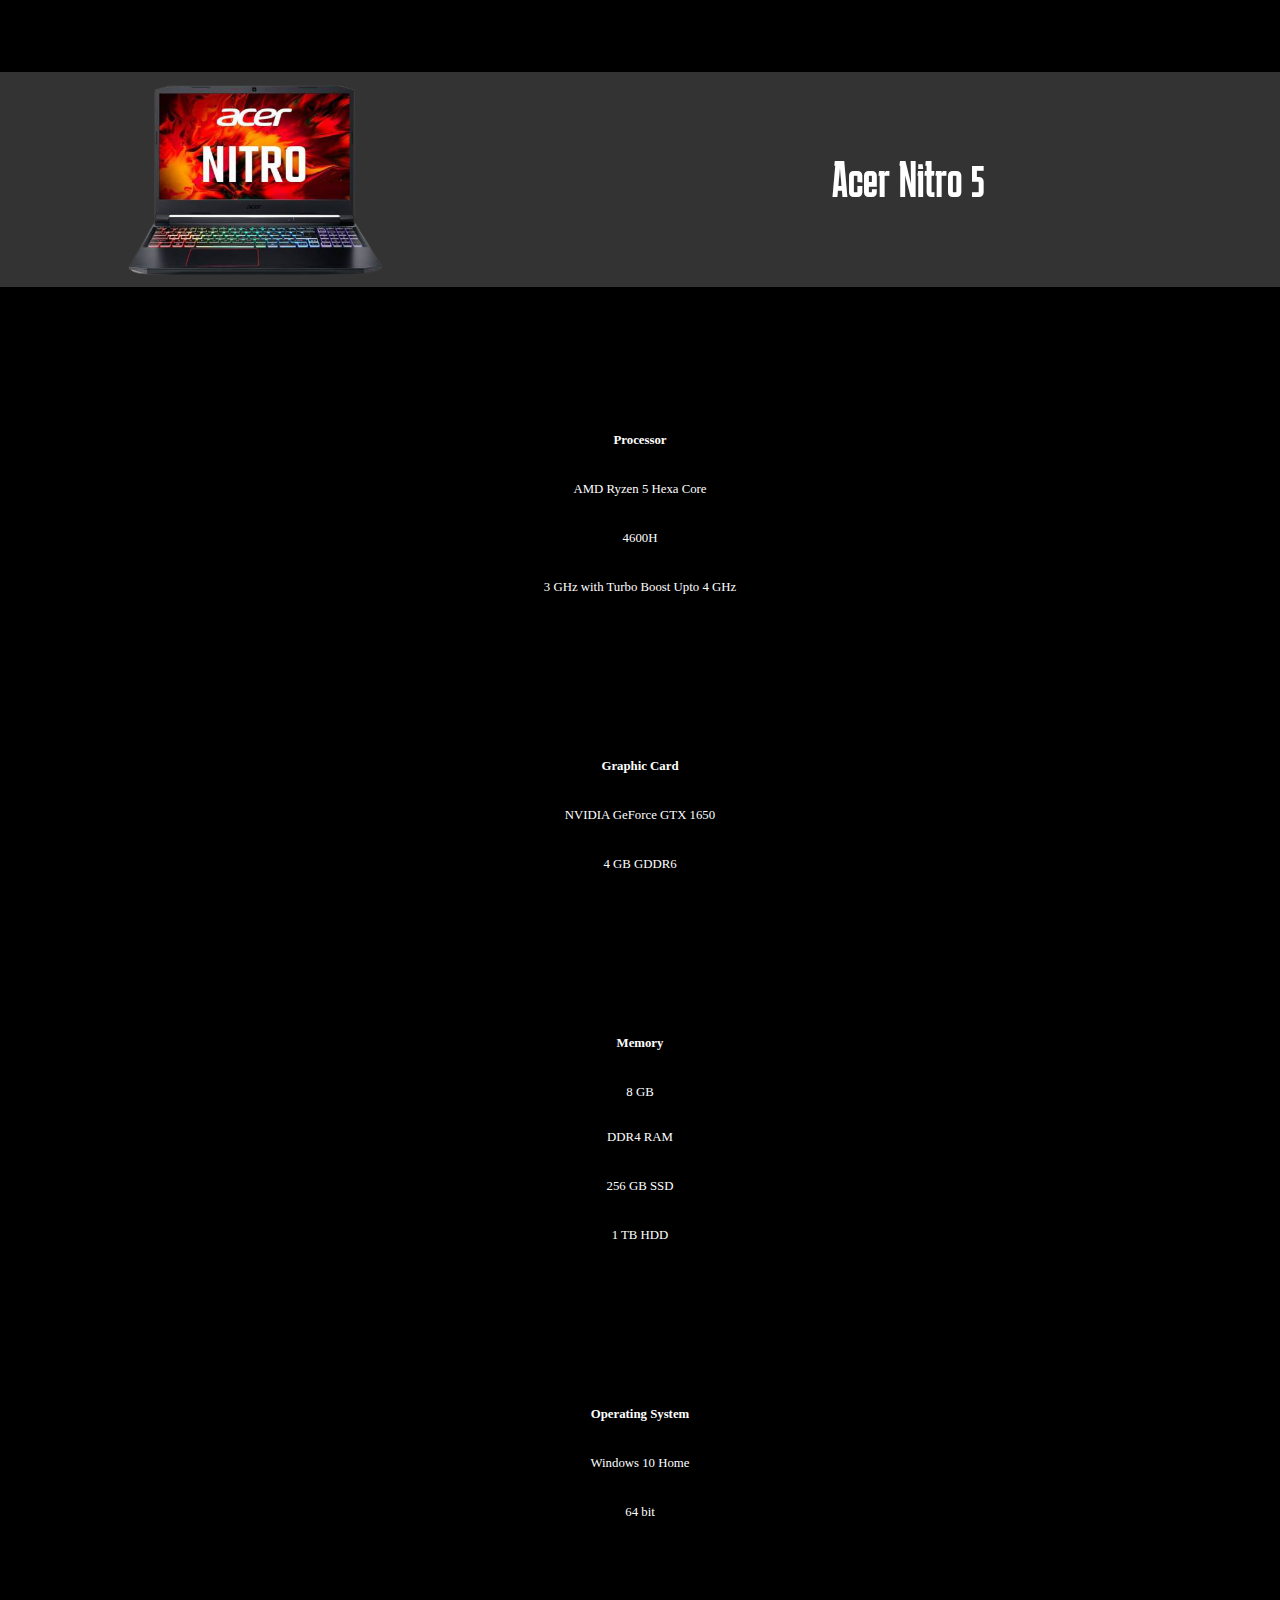
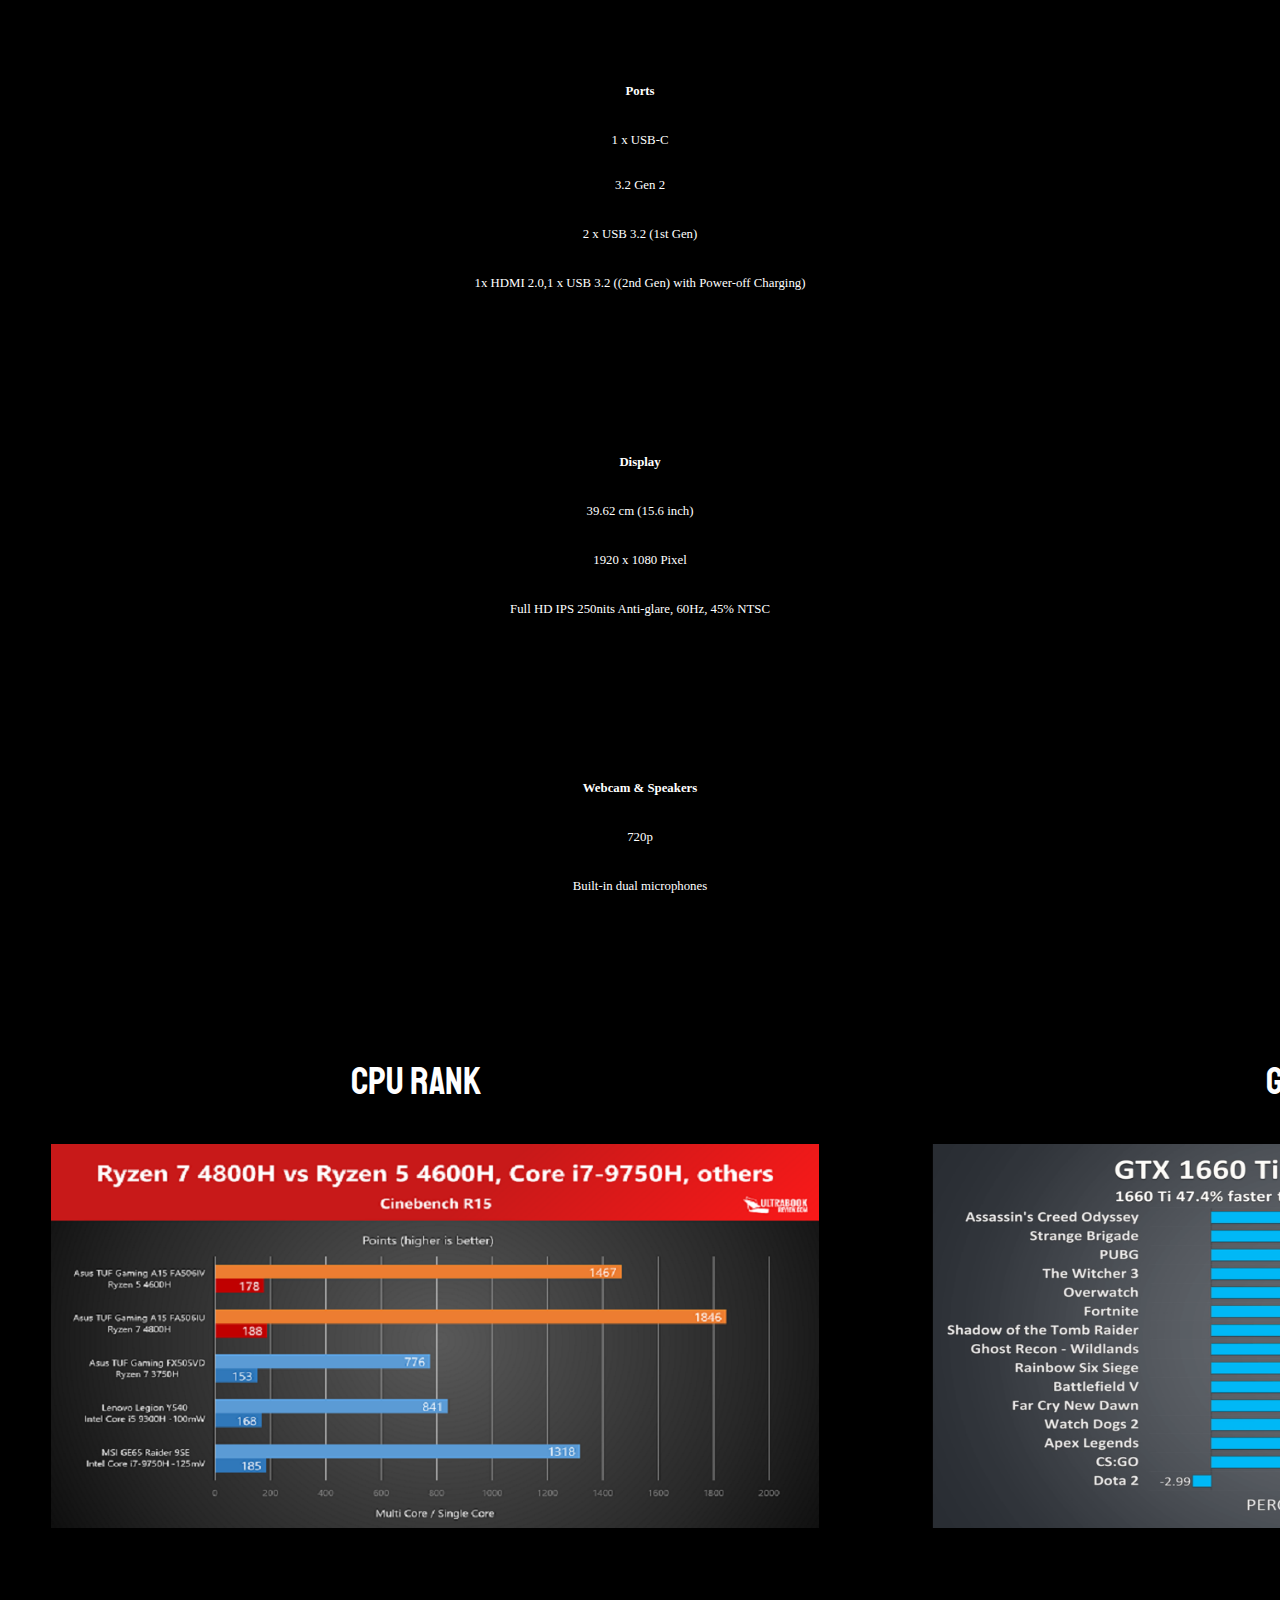
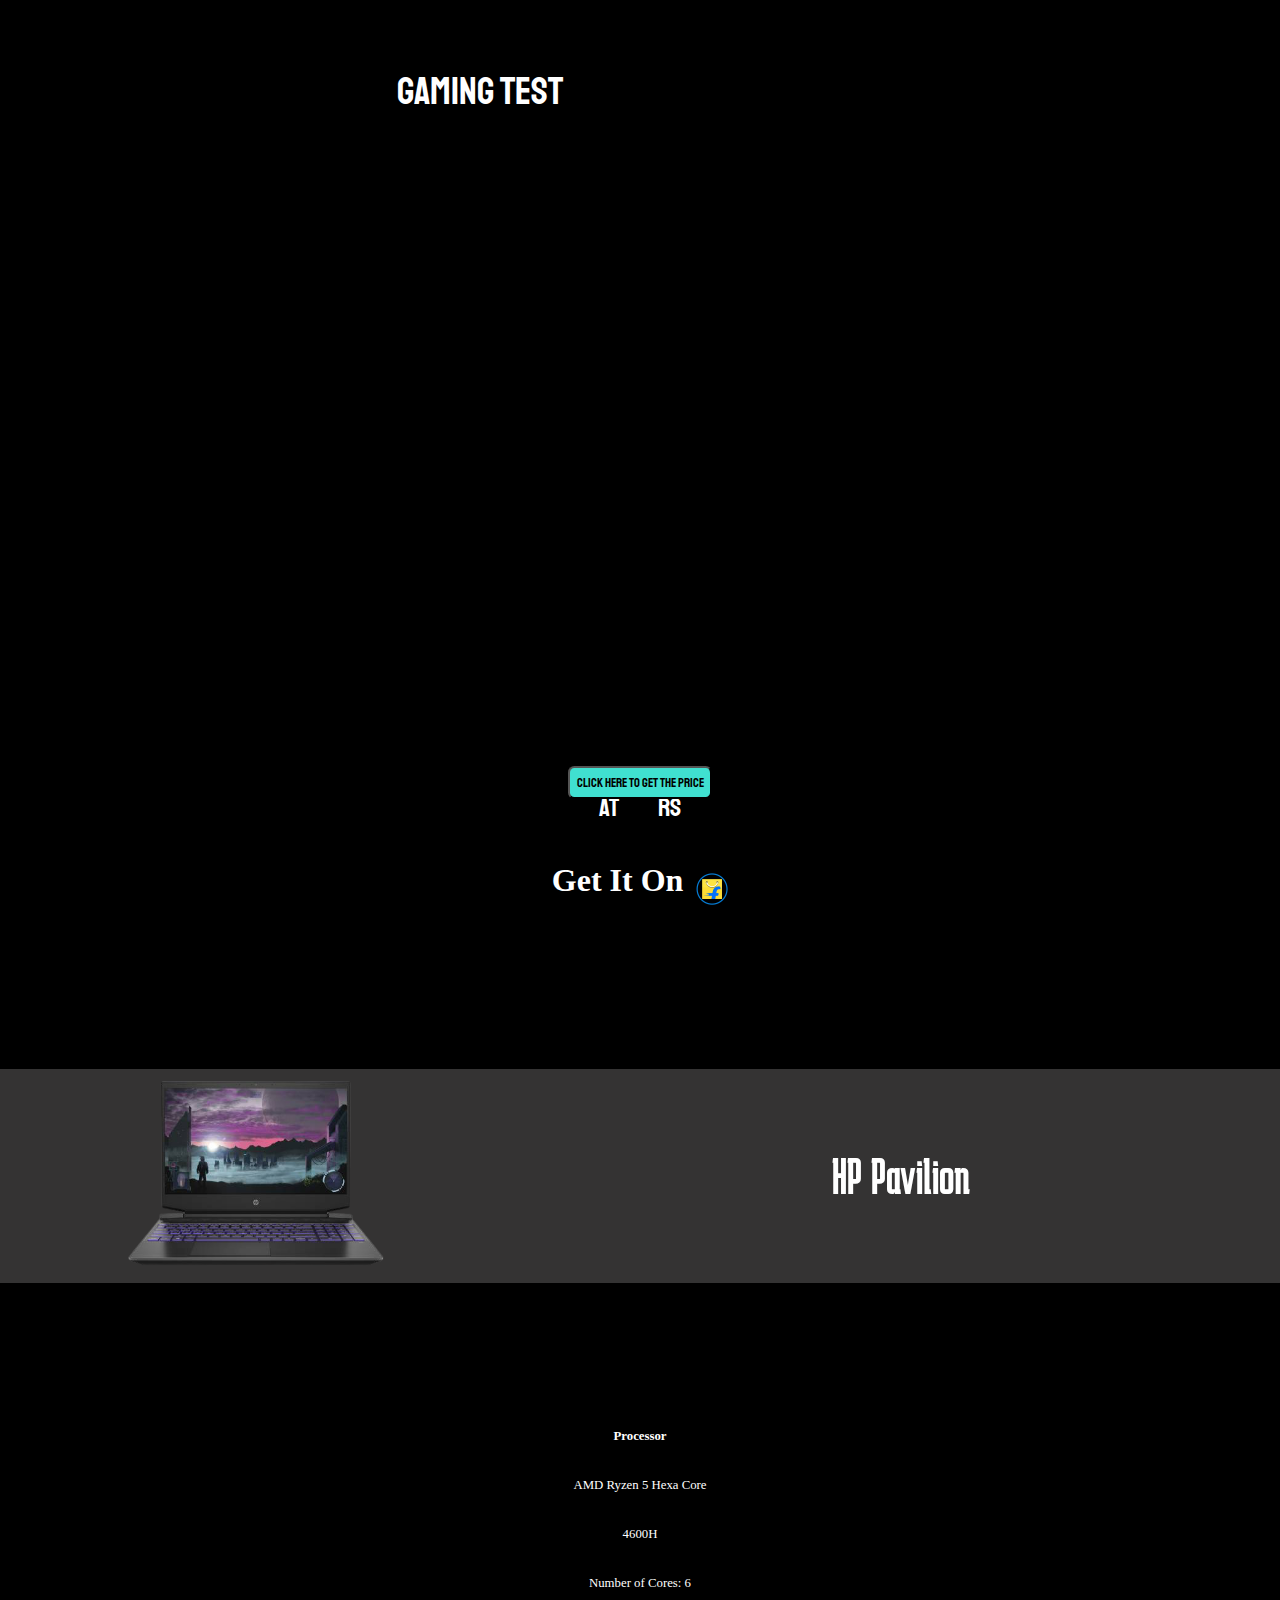
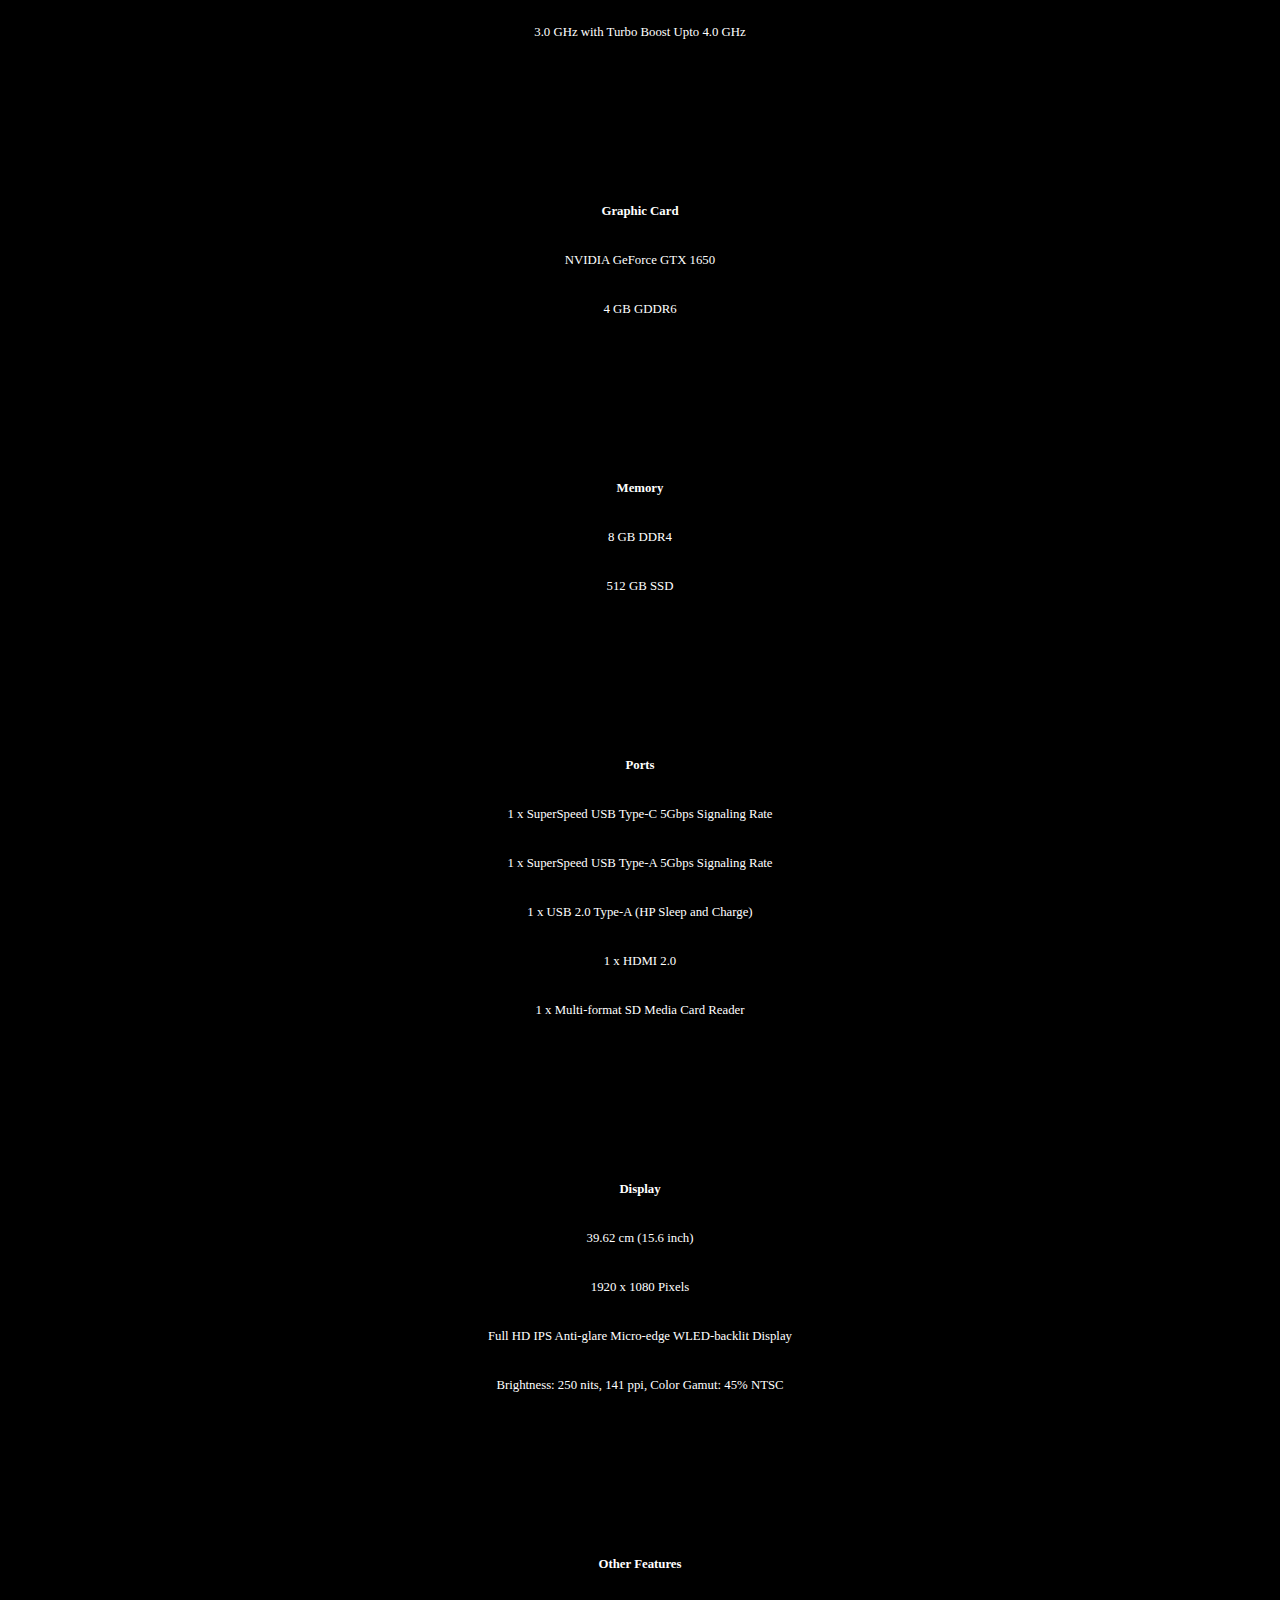
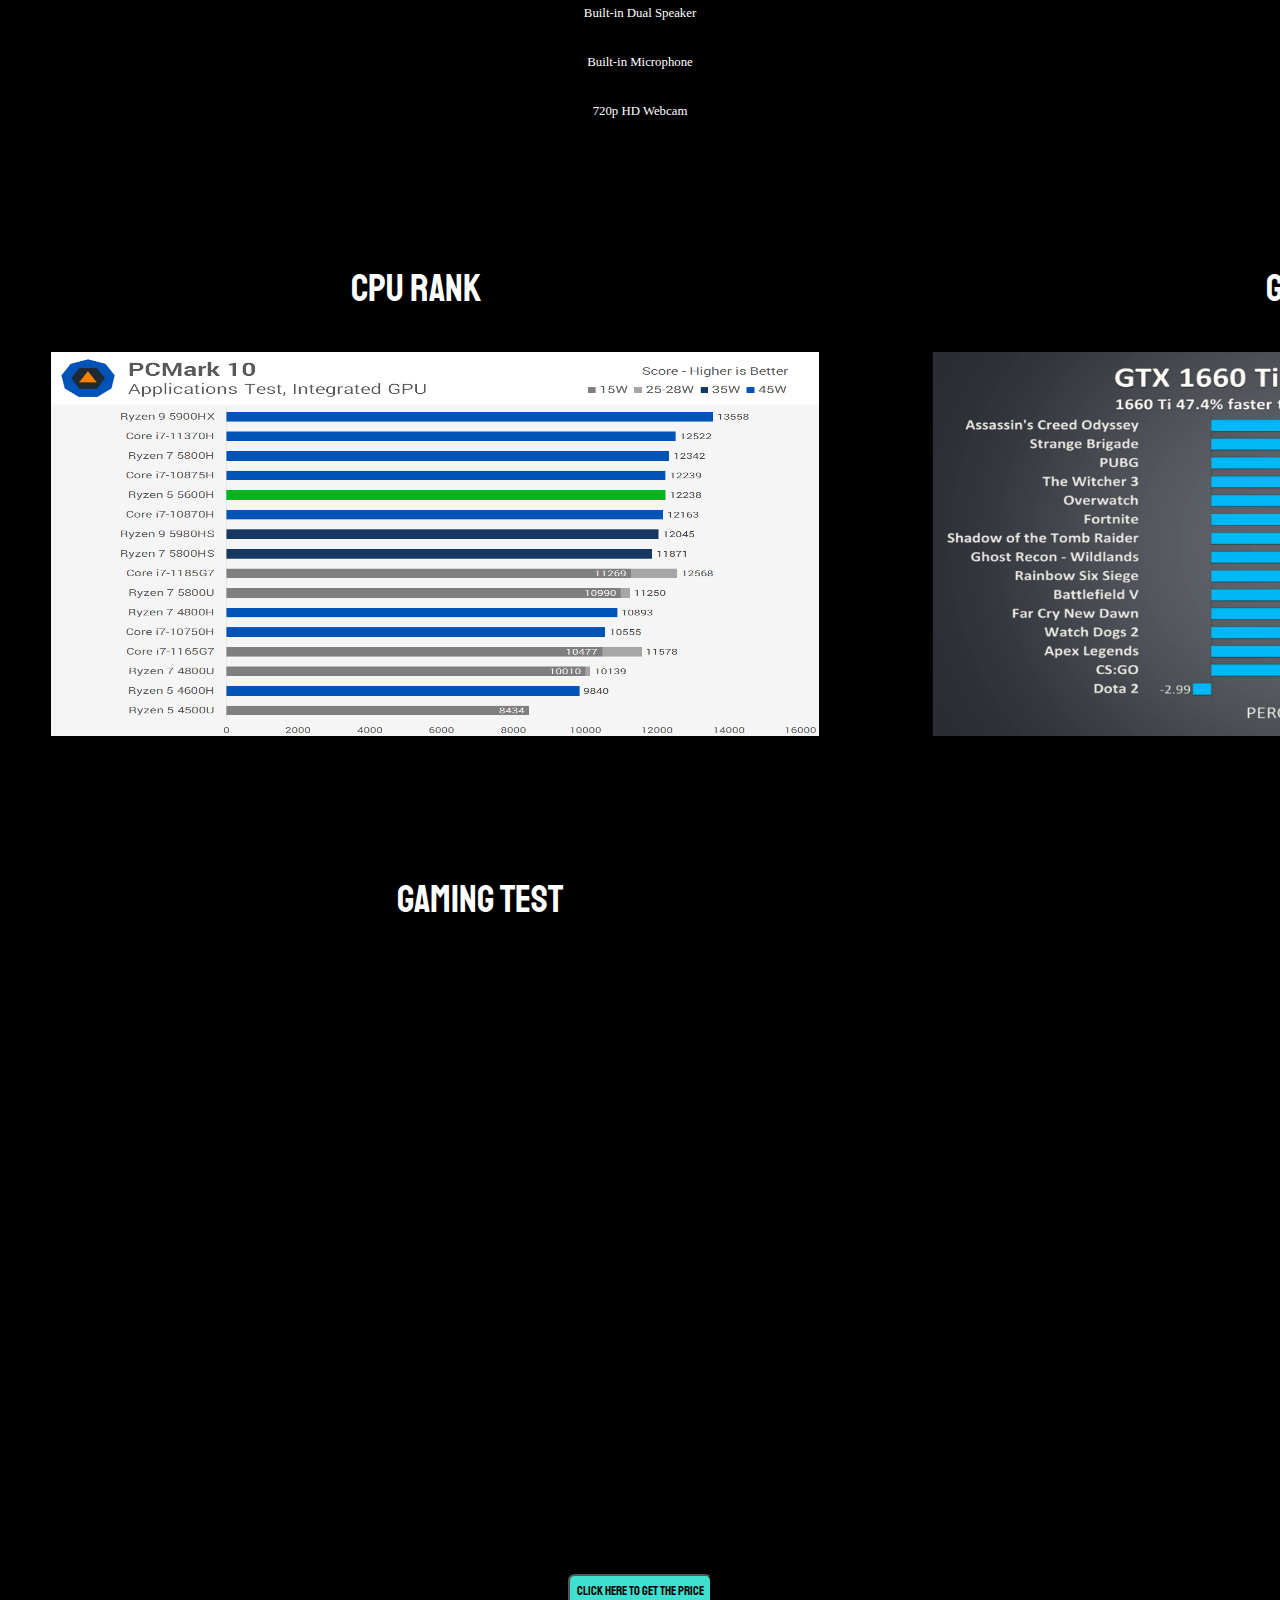
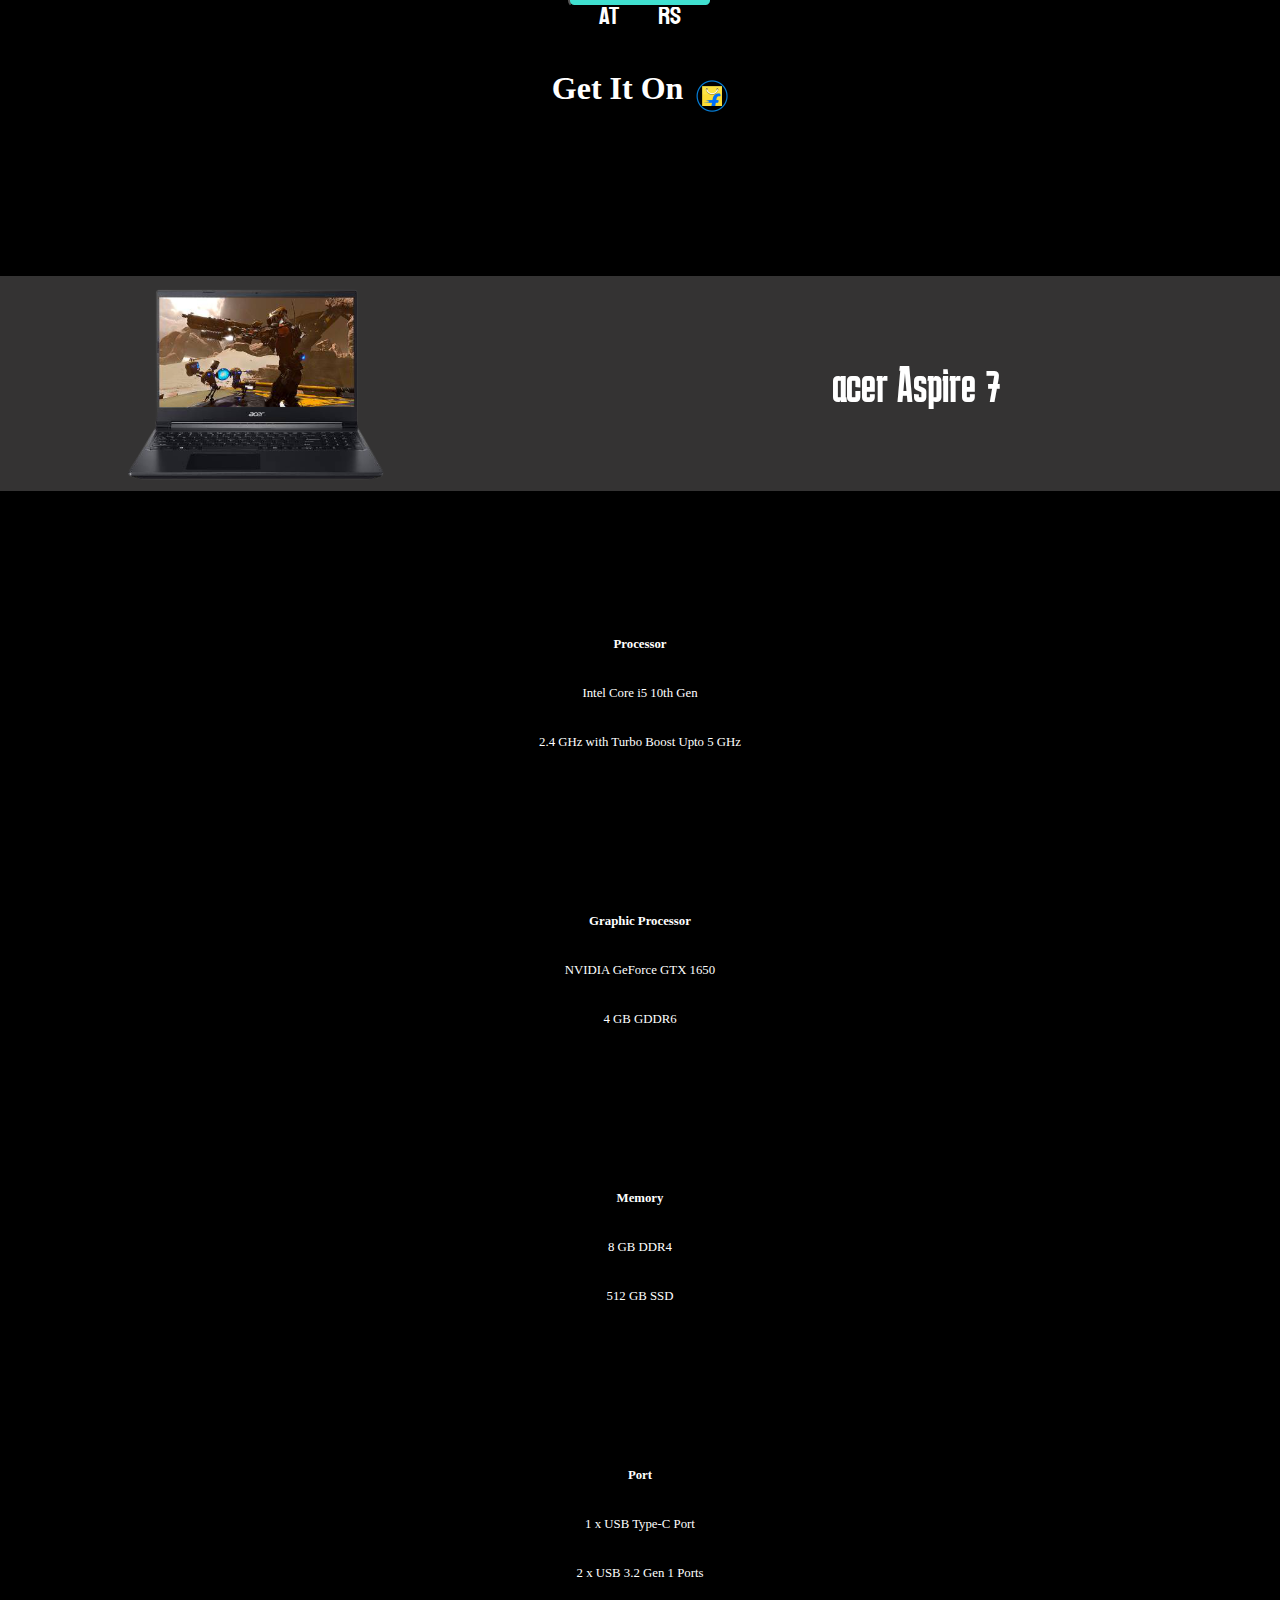
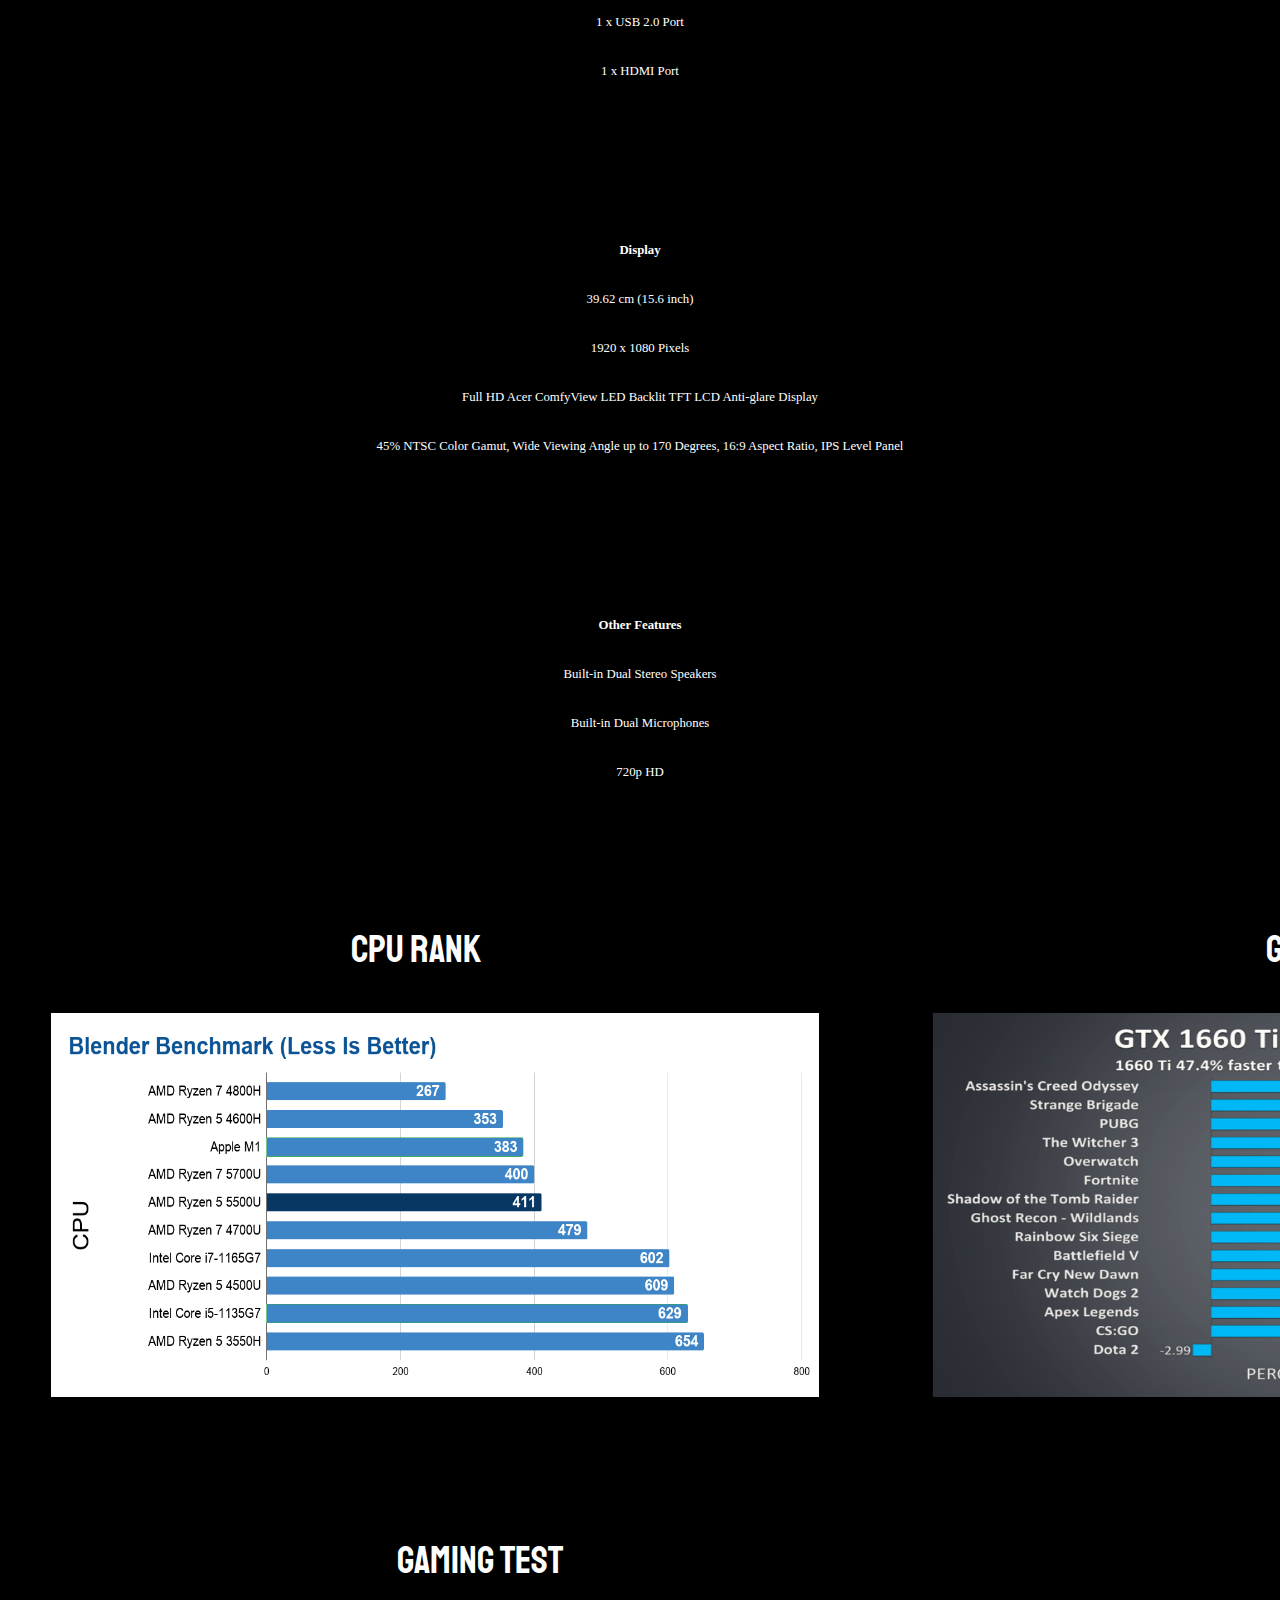
==== commit 49269cb1: "a" ====
--- a/index1.html
+++ b/index1.html
@@ -27,7 +27,7 @@
 
 
 <body>
-    <img src="../images/laptop.jpg" alt="" srcset="" class="image">
+    <img src="images/laptop.jpg" alt="" srcset="" class="image">
     <div class="title">
         <a href="" class="a">a</a>
         <p class="best">BEST LAPTOPS TO BUY UNDER 60000 RS</p>
@@ -35,66 +35,121 @@
         </div>
     </div>
 
+    <section class="laptop">
+
 
     <section class="b">
         <div class="first" id="first">
-            <img src="../images/lenovo.jpeg" alt="" id="lenovo">
+            <img src="images/lenovo.jpeg" alt="" id="lenovo">
 
             <div class="text">
-                <p>Lenovo Legion i5 9th Gen</p>
+                <p>Lenovo Legion</p>
             </div>
         </div>
-
         <div class="table2">
-        <table class="table table-active" id="f">
+        <table class="table table-active table-responsive" id="f">
             <tr>
                 <th>Processor</th>
+            </tr>
+            <tr>
+                <td>Core i5</td>
+            </tr>
+            <tr>
+                <td>9th Gen</td>
+            </tr>
+            <tr>    
+                <td>2.4 GHz with Turbo Boost Upto 4.1 GHz</td>
+            </tr>
+
+        </table>
+        <table  class="table table-active table-responsive" id="f">
+            <tr>
                 <th>Graphic Card</th>
+            </tr>
+            <tr>
+                <td>NVIDIA GeForce GTX 1650</td>
+            </tr>
+            <tr>
+                <td>4 GB GDDR5</td>
+            </tr>
+        </table>
+        <table  class="table table-active table-responsive" id="f">
+            <tr>
                 <th>Memory</th>
+            </tr>
+            <tr>
+                <td>8 GB DDR4 RAM</td>
+            </tr>
+            <tr>
+                <td>512 GB SSD</td> 
+            </tr>
+        </table>
+        <table  class="table table-active table-responsive" id="f">
+            <tr>
                 <th>Operating System</th>
+            </tr>
+            <tr>
+                <td>Windows 10 Home</td>
+            </tr>
+            <tr>
+                <td>64 bit</td>
+            </tr>
+        </table>
+        <table class="table table-active table-responsive" id="f">
+            <tr>
                 <th>Ports</th>
+            </tr>
+            <tr>
+                <td>1 x USB-C 3.2 Gen 1</td>
+            </tr>
+            <tr>
+                <td>3 x USB 3.2 Gen 1</td>
+            </tr>
+            <tr>
+                <td>1x HDMI 2.0</td>
+            </tr>
+        </table>
+        <table  class="table table-active table-responsive" id="f">
+            <tr>
+                
                 <th>Display</th>
+            </tr>
+            <tr>
+                <td>39.62 cm (15.6 inch)</td>
+            </tr>
+            <tr>
+                <td>1920 x 1080 Pixel</td>
+            </tr>
+            <tr>
+                <td>Full HD IPS 250nits Anti-glare, 60Hz, 45% NTSC</td>
+            </tr>
+        </table>
+        <table  class="table table-active table-responsive" id="f">
+            <tr>
                 <th>Webcam & Speakers</th>
             </tr>
             <tr>
-                <td>Core i5</td>
-                <td>NVIDIA GeForce GTX 1650</td>
-                <td>8 GB <br>DDR4 RAM</td>
-                <td>Windows 10 Home</td>
-                <td>1 x USB-C <br>3.2 Gen 1</td>
-                <td>39.62 cm (15.6 inch)</td>
                 <td>720p</td>
             </tr>
             <tr>
-                <td>9th Gen</td>
-                <td>4 GB GDDR5</td>
-                <td>512 GB SSD</td>
-                <td>64 bit</td>
-                <td>3 x USB 3.2 Gen 1</td>
-                <td>1920 x 1080 Pixel</td>
                 <td>Built-in dual array digital microphones</td>
             </tr>
             <tr>
-                <td>2.4 GHz with Turbo Boost<br> Upto 4.1 GHz</td>
-                <td></td>
-                <td></td>
-                <td></td>
-                <td>1x HDMI 2.0</td>
-                <td>Full HD IPS 250nits <br>Anti-glare, 60Hz, 45% NTSC</td>
                 <td>Built-in Dual Speakers</td>
             </tr>
         </table>
+
     </div>
        <div class="ranks">
         <div class="cpu">
         <p>CPU RANK</p>
-        <img src="./images/Intel-Core-i5-9300H-Benchmark.jpg" alt="" srcset="" id="cpu">
+        <img src=" images/Intel-Core-i5-9300H-Benchmark.jpg" alt="" srcset="" id="cpu">
         </div>
 
     
     <div class="gpu">
         <p>GPU RANK</p>
-        <img src="./images/1650.png" alt="" srcset="" id="gpu">
+        <img src=" images/1650.png" alt="" srcset="" id="gpu">
 </div>
 </div>
 
@@ -111,7 +166,7 @@
     </div>
 
         <div class="image3">
-            <img src="./images/flipkart.png" alt="" srcset="" onclick="one1()">
+            <img src=" images/flipkart.png" alt="" srcset="" onclick="one1()">
         </div>
     </section>
 
@@ -120,57 +175,106 @@
 
     <section class="b">
         <div class="first" id="first">
-            <img src="./images/acernitro.jpeg" alt="" id="lenovo">
+            <img src=" images/acernitro.jpeg" alt="" id="lenovo">
             <div class="text">
                 <p>Acer Nitro 5</p>
             </div>
         </div>
-<!-- 
-        <div class="info">
-            <p>Processor<br> AMD Ryzen 5 Hexa Core 4600H 3 GHz with Turbo Boost Upto 4 GHz</p>
-            <p>Graphic Card<br> NVIDIA GeForce GTX 1650 4 GB GDDR6</p>
-            <p>Memory<br> 8 GB DDR4 RAM 256 GB SSD 1 TB HDD</p>
-            <p>Operating System<br> Windows 10 Home 64 bit</p>
-            <p>Ports<br> 1 x USB-C 3.2 Gen 2 2 x USB 3.2 (1st Gen) 1x HDMI 2.0 1 x USB 3.2 ((2nd Gen) with Power-off Charging)</p>
-            <p>Display<br> 39.62 cm (15.6 inch) 1920 x 1080 Pixel Full HD IPS 250nits Anti-glare, 60Hz, 45% NTSC</p>
-            <p>Webcam & Speakers<br>720p Built-in dual microphones Built-in Speakers</p>
-        </div> -->
         <div class="table2">
         <table class="table table-active" id="f">
             <tr>
                 <th>Processor</th>
+            </tr>
+            <tr>
+                <td>AMD Ryzen 5 Hexa Core</td>
+            </tr>
+            <tr>
+                <td>4600H</td>
+            </tr>
+            <tr>
+                <td>3 GHz with Turbo Boost Upto 4 GHz</td>
+            </tr>
+        </table>
+
+        <table class="table table-active" id="f">
+            <tr>
                 <th>Graphic Card</th>
+            </tr>
+            <tr>
+                <td>NVIDIA GeForce GTX 1650</td>
+            </tr>
+            <tr>
+                <td>4 GB GDDR6</td>
+            </tr>
+        </table>
+
+        <table class="table table-active" id="f">
+            <tr>
                 <th>Memory</th>
+            </tr>
+            <tr>
+                <td>8 GB <br>DDR4 RAM</td>
+            </tr>
+            <tr>
+                <td>256 GB SSD</td>
+            </tr>
+            <tr>
+            <td>1 TB HDD</td>
+            </tr>
+        </table>
+
+        <table class="table table-active" id="f">
+            <tr>
                 <th>Operating System</th>
+            </tr>
+            <tr>
+                <td>Windows 10 Home</td>
+            </tr>
+            <tr>
+                <td>64 bit</td>
+            </tr>
+        </table>
+
+        <table class="table table-active" id="f">
+            <tr>
                 <th>Ports</th>
+            </tr>
+            <tr>
+                <td>1 x USB-C <br>3.2 Gen 2</td>
+            </tr>
+            <tr>
+                <td>2 x USB 3.2 (1st Gen)</td>
+            </tr>
+            <tr>
+                <td>1x HDMI 2.0,1 x USB 3.2 ((2nd Gen) with Power-off Charging)</td>
+            </tr>
+        </table>
+        <table class="table table-active" id="f">
+            <tr>
                 <th>Display</th>
+            </tr>
+            <tr>
+                <td>39.62 cm (15.6 inch)</td>
+            </tr>
+            <tr>
+                <td>1920 x 1080 Pixel</td>
+            </tr>
+            <tr>
+                <td>Full HD IPS 250nits Anti-glare, 60Hz, 45% NTSC</td>
+            </tr>
+        </table>
+        <table class="table table-active" id="f">
+            <tr>
                 <th>Webcam & Speakers</th>
             </tr>
             <tr>
-                <td>AMD Ryzen 5 Hexa Core</td>
-                <td>NVIDIA GeForce GTX 1650</td>
-                <td>8 GB <br>DDR4 RAM</td>
-                <td>Windows 10 Home</td>
-                <td>1 x USB-C <br>3.2 Gen 2</td>
-                <td>39.62 cm (15.6 inch)</td>
                 <td>720p</td>
             </tr>
             <tr>
-                <td>4600H</td>
-                <td>4 GB GDDR6</td>
-                <td>256 GB SSD</td>
-                <td>64 bit</td>
-                <td>2 x USB 3.2 (1st Gen)</td>
-                <td>1920 x 1080 Pixel</td>
                 <td>Built-in dual microphones</td>
             </tr>
-            <tr>
-                <td>3 GHz with Turbo Boost <br>Upto 4 GHz</td>
-                <td></td>
-                <td>1 TB HDD</td>
-                <td></td>
-                <td>1x HDMI 2.0<br>1 x USB 3.2 ((2nd Gen) <br>with Power-off Charging)</td>
-                <td>Full HD IPS 250nits <br>Anti-glare, 60Hz, 45% NTSC</td>
+        </table>
+            <tr>
                 <td>Built-in Speakers</td>
             </tr>
         </table>
@@ -178,13 +282,13 @@
        <div class="ranks">
         <div class="cpu">
             <p>CPU RANK</p>
-            <img src="./images/4600h.png" alt="" srcset="" id="cpu">
+            <img src=" images/4600h.png" alt="" srcset="" id="cpu">
         </div>
     
         
         <div class="gpu">
             <p>GPU RANK</p>
-            <img src="./images/1650.png" alt="" srcset="" id="gpu">
+            <img src=" images/1650.png" alt="" srcset="" id="gpu">
         </div>
     </div>
 
@@ -206,18 +310,17 @@
         </div>
         
         <div class="image3">
-            <img src="./images/flipkart.png" alt="" srcset="" onclick="two1()">
+            <img src=" images/flipkart.png" alt="" srcset="" onclick="two1()">
         </div>
 
     </section>
 
 
-    
     <section class="b">
         <div class="first" id="first">
-            <img src="./images/hp.jpeg" alt="" id="lenovo">
+            <img src="images/hp.jpeg" alt="" id="lenovo">
             <div class="text">
-                <p>HP Pavilion <br>Ryzen 5 Hexa Core 5600H</p>
+                <p>HP Pavilion</p>
             </div>
         </div>
 
@@ -225,39 +328,92 @@
         <table class="table table-active" id="f">
             <tr>
                 <th>Processor</th>
+            </tr>
+            <tr>
+                <td>AMD Ryzen 5 Hexa Core</td>
+            </tr>
+            <tr>
+                <td>4600H</td>
+            </tr>
+            <tr>
+                <td>Number of Cores: 6</td>
+            </tr>
+            <tr>
+                <td>3.0 GHz with Turbo Boost Upto 4.0 GHz</td>
+            </tr>
+
+        </table>
+        <table class="table table-active" id="f">
+            <tr>
                 <th>Graphic Card</th>
+            </tr>
+            <tr>
+                <td>NVIDIA GeForce GTX 1650</td>
+            </tr>
+            <tr>
+                <td>4 GB GDDR6</td>
+            </tr>
+        </table>
+        <table class="table table-active" id="f">
+            <tr>
                 <th>Memory</th>
-                <th>Operating System</th>
+            </tr>
+            <tr>
+                <td>8 GB DDR4</td>
+            </tr>
+            <tr>
+                <td>512 GB SSD</td>
+            </tr>
+        </table>
+        <table class="table table-active" id="f">
+            <tr>
                 <th>Ports</th>
+            </tr>
+            <tr>
+                <td>1 x SuperSpeed USB Type-C 5Gbps Signaling Rate</td>
+            </tr>
+            <tr>
+                <td>1 x SuperSpeed USB Type-A 5Gbps Signaling Rate</td>
+            </tr>
+            <tr>
+                <td>1 x USB 2.0 Type-A (HP Sleep and Charge)</td>
+            </tr>
+            <tr>
+                <td>1 x HDMI 2.0</td>
+            </tr>
+            <tr>
+                <td>1 x Multi-format SD Media Card Reader</td>
+            </tr>
+        </table>
+        <table class="table table-active" id="f">
+            <tr>
                 <th>Display</th>
-                <th>Webcam & Speakers</th>
-            </tr>
-            <tr>
-                <td>AMD Ryzen 5 Hexa Core</td>
-                <td>NVIDIA GeForce GTX 1650</td>
-                <td>8 GB <br>DDR4 RAM 3200 MHz</td>
-                <td>Windows 10 Home</td>
-                <td>1 x SuperSpeed USB Type-C<br> (5Gbps Signaling Rate)</td>
+            </tr>
+            <tr>
                 <td>39.62 cm (15.6 inch)</td>
-                <td>720p</td>
-            </tr>
-            <tr>
-                <td>5600H</td>
-                <td>4 GB GDDR6</td>
-                <td>512 GB SSD</td>
-                <td>64 bit</td>
-                <td>1 x SuperSpeed USB Type-A<br> (5Gbps Signaling Rate)</td>
-                <td>1920 x 1080 Pixel 144 Hz</td>
-                <td>Integrated Dual Array Digital Microphone</td>
-            </tr>
-            <tr>
-                <td>3.3 GHz with Turbo Boost <br>Upto 4.2 GHz</td>
-                <td></td>
-                <td></td>
-                <td></td>
-                <td>1x HDMI 2.0<br> 1 x USB 2.0 Type-A<br> (HP Sleep and Charge)</td>
-                <td>Full HD WLED-Backlit IPS Anti-glare Micro-edge Display (Brightness: 250 nits, 141 PPI, Color Gamut: 45% NTSC)</td>
-                <td>Audio by Bang & Olufsen, Dual Speakers</td>
+            </tr>
+            <tr>
+                <td>1920 x 1080 Pixels</td>
+            </tr>
+            <tr>
+                <td>Full HD IPS Anti-glare Micro-edge WLED-backlit Display</td>
+            </tr>
+            <tr>
+                <td>Brightness: 250 nits, 141 ppi, Color Gamut: 45% NTSC</td>
+            </tr>
+        </table>
+        <table class="table table-active" id="f">
+            <tr>
+                <th>Other Features</th>
+            </tr>
+            <tr>
+                <td>Built-in Dual Speaker</td>
+            </tr>
+            <tr>
+                <td>Built-in Microphone</td>
+            </tr>
+            <tr>
+                <td>720p HD Webcam</td>
             </tr>
         </table>
     </div>
@@ -265,13 +421,13 @@
     <div class="ranks">
         <div class="cpu">
             <p>CPU RANK</p>
-            <img src="./images/ryzen55600h.png" alt="" srcset="" id="cpu">
+            <img src="images/ryzen55600h.png" alt="" srcset="" id="cpu">
         </div>
     
         
         <div class="gpu">
             <p>GPU RANK</p>
-            <img src="./images/1650.png" alt="" srcset="" id="gpu">
+            <img src="images/1650.png" alt="" srcset="" id="gpu">
         </div>
     </div>
 
@@ -292,7 +448,7 @@
         </div>
         
         <div class="image3">
-            <img src="./images/flipkart.png" alt="" srcset="" onclick="three1()">
+            <img src="images/flipkart.png" alt="" srcset="" onclick="three1()">
         </div>
 
     </section>
@@ -301,9 +457,9 @@
 
     <section class="b">
         <div class="first" id="first">
-            <img src="./images/aceraspire7.jpeg" alt="" id="lenovo">
+            <img src="images/aceraspire7.jpeg" alt="" id="lenovo">
             <div class="text">
-                <p>acer Aspire 7 <br>Ryzen 5 Hexa Core 5500U</p>
+                <p>acer Aspire 7</p>
             </div>
         </div>
 
@@ -311,39 +467,82 @@
         <table class="table table-active" id="f">
             <tr>
                 <th>Processor</th>
-                <th>Graphic Card</th>
+            </tr>
+            <tr>
+                <td>Intel Core i5 10th Gen</td>
+            </tr>
+            <tr>
+                <td>2.4 GHz with Turbo Boost Upto 5 GHz</td>
+            </tr>
+        </table>
+        <table class="table table-active" id="f">
+            <tr>
+                <th>Graphic Processor</th>
+            </tr>
+            <tr>
+                <td>NVIDIA GeForce GTX 1650</td>
+            </tr>
+            <tr>
+                <td>4 GB GDDR6</td>
+            </tr>
+        </table>
+        <table class="table table-active" id="f">
+            <tr>
                 <th>Memory</th>
-                <th>Operating System</th>
-                <th>Ports</th>
+            </tr>
+            <tr>
+                <td>8 GB DDR4</td>
+            </tr>
+            <tr>
+                <td>512 GB SSD</td>
+            </tr>
+        </table>
+        <table class="table table-active" id="f">
+            <tr>
+                <th>Port</th>
+            </tr>
+            <tr>
+                <td>1 x USB Type-C Port</td>
+            </tr>
+            <tr>
+                <td>2 x USB 3.2 Gen 1 Ports</td>
+            </tr>
+            <tr>
+                <td>1 x USB 2.0 Port</td>
+            </tr>
+            <tr>
+                <td>1 x HDMI Port</td>
+            </tr>
+        </table>
+        <table class="table table-active" id="f">
+            <tr>
                 <th>Display</th>
-                <th>Webcam & Speakers</th>
-            </tr>
-            <tr>
-                <td>AMD Ryzen 5 Hexa Core</td>
-                <td>NVIDIA GeForce GTX 1650</td>
-                <td>8 GB <br>DDR4 RAM</td>
-                <td>Windows 10 Home</td>
-                <td>1 x USB Type C</td>
+            </tr>
+            <tr>
                 <td>39.62 cm (15.6 inch)</td>
-                <td>720p</td>
-            </tr>
-            <tr>
-                <td>5500U</td>
-                <td>4 GB GDDR6</td>
-                <td>512 GB SSD</td>
-                <td>64 bit</td>
-                <td>1 x USB 2.0</td>
-                <td>1920 x 1080 Pixel</td>
+            </tr>
+            <tr>
+                <td>1920 x 1080 Pixels</td>
+            </tr>
+            <tr>
+                <td>Full HD Acer ComfyView LED Backlit TFT LCD Anti-glare Display</td>
+            </tr>
+            <tr>
+                <td>45% NTSC Color Gamut, Wide Viewing Angle up to 170 Degrees, 16:9 Aspect Ratio, IPS Level Panel</td>
+            </tr>
+        </table>
+        <table class="table table-active" id="f">
+            <tr>
+                <th>Other Features</th>
+            </tr>
+            <tr>
+                <td>Built-in Dual Stereo Speakers</td>
+            </tr>
+            <tr>
                 <td>Built-in Dual Microphones</td>
             </tr>
             <tr>
-                <td>2.1 GHz with Turbo Boost <br>Upto 4.0 GHz</td>
-                <td></td>
-                <td></td>
-                <td></td>
-                <td>1x HDMI 2.0<br>1 x USB (with Power-off Charging)</td>
-                <td>Full HD LED Backlit IPS ComfyView Display (16:9 Aspect Ratio, 45% NTSC Color Gamut)</td>
-                <td>Built-in Dual Speakers <br>Stereo Speakers</td>
+                <td>720p HD</td>
             </tr>
         </table>
     </div>
@@ -351,13 +550,13 @@
     <div class="ranks">
         <div class="cpu">
             <p>CPU RANK</p>
-            <img src="./images/ryzen55500u.png" alt="" srcset="" id="cpu">
+            <img src="images/ryzen55500u.png" alt="" srcset="" id="cpu">
         </div>
     
         
         <div class="gpu">
             <p>GPU RANK</p>
-            <img src="./images/1650.png" alt="" srcset="" id="gpu">
+            <img src="images/1650.png" alt="" srcset="" id="gpu">
         </div>
     </div>
 
@@ -378,16 +577,16 @@
         </div>
         
         <div class="image3">
-            <img src="./images/flipkart.png" alt="" srcset="" onclick="four1()">
+            <img src="images/flipkart.png" alt="" srcset="" onclick="four1()">
         </div>
 
     </section>
 
     <section class="b">
         <div class="first" id="first">
-            <img src="./images/asusvivobook.jpeg" alt="" id="lenovo">
+            <img src="images/asusvivobook.jpeg" alt="" id="lenovo">
             <div class="text">
-                <p>ASUS Vivobook <br>Gaming Core i5 9th Gen</p>
+                <p>ASUS Vivobook</p>
             </div>
         </div>
 
@@ -395,39 +594,85 @@
         <table class="table table-active" id="f">
             <tr>
                 <th>Processor</th>
-                <th>Graphic Card</th>
+            </tr>
+            <tr>
+                <td>Intel Core i5 9th Gen</td>
+            </tr>
+            <tr>
+                <td>Number of Cores: 4</td>
+            </tr>
+            <tr>
+                <td>2.4 GHz with Turbo Boost Upto 4.1 GHz</td>
+            </tr>
+        </table>
+        <table class="table table-active" id="f">
+            <tr>
+                <th>Graphic Processor</th>
+            </tr>
+            <tr>
+                <td>NVIDIA GeForce GTX 1650</td>
+            </tr>
+            <tr>
+                <td>4 GB GDDR5</td>
+            </tr>
+        </table>
+        <table class="table table-active" id="f">
+            <tr>
                 <th>Memory</th>
-                <th>Operating System</th>
-                <th>Ports</th>
+            </tr>
+            <tr>
+                <td>8 GB DDR4</td>
+            </tr>
+            <tr>
+                <td>512 GB SSD</td>
+            </tr>
+        </table>
+        <table class="table table-active" id="f">
+            <tr>
                 <th>Display</th>
-                <th>Webcam & Speakers</th>
-            </tr>
-            <tr>
-                <td>Intel Core i5</td>
-                <td>NVIDIA GeForce GTX 1650</td>
-                <td>8 GB <br>DDR4 RAM</td>
-                <td>Windows 10 Home</td>
+            </tr>
+            <tr>
+                <td>39.62 cm (15.6 inch)</td>
+            </tr>
+            <tr>
+                <td>1920 x 1080 Pixels</td>
+            </tr>
+            <tr>
+                <td>Full HD LED Backlit Anti-glare Display</td>
+            </tr>
+            <tr>
+                <td>300 nits Brightness, 100% sRGB Color Gamut, 80% Screen-to-body Ratio, IPS-level Panel</td>
+            </tr>
+        </table>
+        <table class="table table-active" id="f">
+            <tr>
+                <th>Port</th>
+            </tr>
+            <tr>
                 <td>2 x USB 2.0 Type-A</td>
-                <td>39.62 cm (15.6 inch)</td>
-                <td>720p</td>
-            </tr>
-            <tr>
-                <td>9th Gen</td>
-                <td>4 GB GDDR5</td>
-                <td>512 GB SSD</td>
-                <td>64 bit</td>
+            </tr>
+            <tr>
                 <td>1 x USB 3.2 Gen 1 Type-A</td>
-                <td>1920 x 1080 Pixel</td>
-                <td>Built-in Microphones</td>
-            </tr>
-            <tr>
-                <td>2.4 GHz with Turbo Boost<br> Upto 4.1 GHz</td>
-                <td></td>
-                <td></td>
-                <td></td>
-                <td>1x HDMI 1.4<br> 1 x USB 3.2 Gen 1 Type-C</td>
-                <td>Full HD LED Backlit Anti-glare Display (300 nits Brightness, 100% sRGB Color Gamut, 80% Screen-to-body Ratio, IPS-level Panel)</td>
-                <td>Built-in Speakers</td>
+            </tr>
+            <tr>
+                <td>1 x USB 3.2 Gen 1 Type-C</td>
+            </tr>
+            <tr>
+                <td>1 x HDMI 1.4</td>
+            </tr>
+        </table>
+        <table class="table table-active" id="f">
+            <tr>
+                <th>Other Features</th>
+            </tr>
+            <tr>
+                <td>Built-in Speaker</td>
+            </tr>
+            <tr>
+                <td>Built-in Microphone</td>
+            </tr>
+            <tr>
+                <td>720p HD</td>
             </tr>
         </table>
     </div>
@@ -435,13 +680,13 @@
     <div class="ranks">
         <div class="cpu">
             <p>CPU RANK</p>
-            <img src="./images/Intel-Core-i5-9300H-Benchmark.jpg" alt="" srcset="" id="cpu">
+            <img src="images/Intel-Core-i5-9300H-Benchmark.jpg" alt="" srcset="" id="cpu">
         </div>
     
         
         <div class="gpu">
             <p>GPU RANK</p>
-            <img src="./images/1650.png" alt="" srcset="" id="gpu">
+            <img src="images/1650.png" alt="" srcset="" id="gpu">
         </div>
     </div>
 
@@ -463,7 +708,7 @@
         </div>
         
         <div class="image3">
-            <img src="./images/flipkart.png" alt="" srcset="" onclick="five1()">
+            <img src=" images/flipkart.png" alt="" srcset="" onclick="five1()">
         </div>
 
     </section>
@@ -471,9 +716,9 @@
 
     <section class="b">
         <div class="first" id="first">
-            <img src="./images/lenovo3.jpeg" alt="" id="lenovo">
+            <img src=" images/lenovo3.jpeg" alt="" id="lenovo">
             <div class="text">
-                <p>Lenovo Ideapad Gaming 3</p>
+                <p>Lenovo Ideapad</p>
             </div>
         </div>
 
@@ -481,39 +726,89 @@
         <table class="table table-active" id="f">
             <tr>
                 <th>Processor</th>
-                <th>Graphic Card</th>
+            </tr>
+            <tr>
+                <td>AMD Ryzen 5 Hexa Core</td>
+            </tr>
+            <tr>
+                <td>4600H</td>
+            </tr>
+            <tr>
+                <td>Number of Cores: 6</td>
+            </tr>
+            <tr>
+                <td>3.0 GHz with Turbo Boost upto 4.0 GHz</td>
+            </tr>
+
+        </table>
+        <table class="table table-active" id="f">
+            <tr>
+                <th>Graphic Processor</th>
+            </tr>
+            <tr>
+                <td>NVIDIA GeForce GTX 1650</td>
+            </tr>
+            <tr>
+                <td>4 GB GDDR6</td>
+            </tr>
+        </table>
+        <table class="table table-active" id="f">
+            <tr>
                 <th>Memory</th>
-                <th>Operating System</th>
-                <th>Ports</th>
+            </tr>
+            <tr>
+                <td>8 GB DDR4 3200 MHz</td>
+            </tr>
+            <tr>
+                <td>1 TB HDD</td>
+            </tr>
+        </table>
+        <table class="table table-active" id="f">
+            <tr>
                 <th>Display</th>
-                <th>Webcam & Speakers</th>
-            </tr>
-            <tr>
-                <td>Ryzen 5 Hexa Core</td>
-                <td>NVIDIA GeForce GTX 1650</td>
-                <td>8 GB DDR4 RAM 3200 MHz</td>
-                <td>Windows 10 Home</td>
+            </tr>
+            <tr>
+                <td>39.62 cm (15.6 Inch)</td>
+            </tr>
+            <tr>
+                <td>1920 x 1080 Pixel 60 Hz</td>
+            </tr>
+            <tr>
+                <td>Full HD LED Backlit, Anti-Glare IPS Display</td>
+            </tr>
+            <tr>
+                <td>250 nits Brightness, 60Hz Refresh Rate, 3-Sided Narrow Bezel</td>
+            </tr>
+        </table>
+        <table class="table table-active" id="f">
+            <tr>
+                <th>Port</th>
+            </tr>
+            <tr>
                 <td>1 x USB-C 3.2 (Gen 1)</td>
-                <td>39.62 cm (15.6 inch)</td>
-                <td>720p</td>
-            </tr>
-            <tr>
-                <td>4600H</td>
-                <td>4 GB GDDR5</td>
-                <td>1 TB HDD</td>
-                <td>64 bit</td>
+            </tr>
+            <tr>
                 <td>2 x USB 3.2 (Gen 1)</td>
-                <td>1920 x 1080 Pixel 60 Hz</td>
+            </tr>
+            <tr>
+                <td>1 x HDMI Port (v2.0)</td>
+            </tr>
+        </table>
+        <table class="table table-active" id="f">
+            <tr>
+                <th>Other Features</th>
+            </tr>
+            <tr>
+                <td>Built-In Dual Stereo Speakers</td>
+            </tr>
+            <tr>
                 <td>Built-In Dual Array Microphone</td>
             </tr>
             <tr>
-                <td>3.0 GHz with Turbo Boost <br>upto 4.0 GHz</td>
-                <td></td>
-                <td></td>
-                <td></td>
-                <td>1 x HDMI Port (v2.0)</td>
-                <td>Full HD LED Backlit, Anti-Glare IPS Display (250 nits Brightness, 60Hz Refresh Rate, 3-Sided Narrow Bezel)</td>
-                <td>Built-In Dual Stereo Speakers</td>
+                <td>2 x 1.5 W Stereo Speakers with Dolby Audio</td>
+            </tr>
+            <tr>
+                <td>720p HD</td>
             </tr>
         </table>
     </div>
@@ -522,13 +817,13 @@
        
         <div class="cpu">
             <p>CPU RANK</p>
-            <img src="./images/4600h.png" alt="" srcset="" id="cpu">
+            <img src=" images/4600h.png" alt="" srcset="" id="cpu">
         </div>
     
         
         <div class="gpu">
             <p>GPU RANK</p>
-            <img src="./images/1650.png" alt="" srcset="" id="gpu">
+            <img src=" images/1650.png" alt="" srcset="" id="gpu">
         </div>
     </div>
 
@@ -551,7 +846,7 @@
         </div>
         
         <div class="image3">
-            <img src="./images/flipkart.png" alt="" srcset="" onclick="six1()">
+            <img src=" images/flipkart.png" alt="" srcset="" onclick="six1()">
         </div>
 
     </section>
@@ -559,9 +854,9 @@
 
     <section class="b">
         <div class="first" id="first">
-            <img src="./images/msithin.jpeg" alt="" id="lenovo">
+            <img src=" images/msithin.jpeg" alt="" id="lenovo">
             <div class="text">
-                <p>MSI GF63 Thin <br>Hexa Core i5 10th Gen</p>
+                <p>MSI GF63 Thin</p>
             </div>
         </div>
 
@@ -569,39 +864,92 @@
         <table class="table table-active" id="f">
             <tr>
                 <th>Processor</th>
-                <th>Graphic Card</th>
+            </tr>
+            <tr>
+                <td>Intel Hexa Core i5 10th Gen</td>
+            </tr>
+            <tr>
+                <td>10500H</td>
+            </tr>
+            <tr>
+                <td>Number of Cores: 6</td>
+            </tr>
+            <tr>
+                <td>2.5 GHz with Turbo Boost upto 4.5 GHz</td>
+            </tr>
+        </table>
+        <table class="table table-active" id="f">
+            <tr>
+                <th>Graphic Processor</th>
+            </tr>
+            <tr>
+                <td>NVIDIA GeForce GTX 1650 Max Q</td>
+            </tr>
+            <tr>
+                <td>4 GB GDDR6</td>
+            </tr>
+        </table>
+        <table class="table table-active" id="f">
+            <tr>
                 <th>Memory</th>
-                <th>Operating System</th>
-                <th>Ports</th>
+            </tr>
+            <tr>
+                <td>8 GB DDR4</td>
+            </tr>
+            <tr>
+                <td>1 TB HDD</td>
+            </tr>
+            <tr>
+                <td>256 GB SSD</td>
+            </tr>
+
+        </table>
+        <table class="table table-active" id="f">
+            <tr>
                 <th>Display</th>
-                <th>Webcam & Speakers</th>
-            </tr>
-            <tr>
-                <td>Intel Hexa Core i5</td>
-                <td>NVIDIA GeForce GTX 1650 Max Q</td>
-                <td>8 GB DDR4 RAM</td>
-                <td>Windows 10 Home</td>
+            </tr>
+            <tr>
+                <td>39.62 cm (15.6 inch)</td>
+            </tr>
+            <tr>
+                <td>1920 x 1080 Pixel</td>
+            </tr>
+            <tr>
+                <td>Full HD LED Backlit IPS Display</td>
+            </tr>
+            <tr>
+                <td>60Hz Refresh Rate, 45%NTSC Color Gamut</td>
+            </tr>
+        </table>
+        <table class="table table-active" id="f">
+            <tr>
+                <th>Port</th>
+            </tr>
+            <tr>
                 <td>1x Type-C USB3.2 (Gen1)</td>
-                <td>39.62 cm (15.6 inch)</td>
-                <td>720p</td>
-            </tr>
-            <tr>
-                <td>10th Gen</td>
-                <td>4 GB GDDR6</td>
-                <td>1 TB HDD</td>
-                <td>64 bit</td>
+            </tr>
+            <tr>
                 <td>3x Type-A USB3.2 (Gen1)</td>
-                <td>1920 x 1080 Pixel 60 Hz</td>
+            </tr>
+            <tr>
+                <td>1 x HDMI Port</td>
+            </tr>
+        </table>
+        <table class="table table-active" id="f">
+            <tr>
+                <th>Other Features</th>
+            </tr>
+            <tr>
+                <td>Built in Dual Speakers</td>
+            </tr>
+            <tr>
                 <td>Built-in Microphones</td>
             </tr>
             <tr>
-                <td>2.5 GHz with Turbo Boost <br>upto 4.5 GHz</td>
-                <td></td>
-                <td>256 GB SSD</td>
-                <td></td>
-                <td>1 x HDMI Port (v2.0)</td>
-                <td>Full HD LED Backlit IPS Display (60Hz Refresh Rate, 45%NTSC Color Gamut)</td>
-                <td>Built in Dual Speakers</td>
+               <td>2x 2W Stereo Speakers</td> 
+            </tr>
+            <tr>
+                <td>720p HD</td>
             </tr>
         </table>
     </div>
@@ -609,13 +957,13 @@
     <div class="ranks">
         <div class="cpu">
             <p>CPU RANK</p>
-            <img src="./images/i510.webp" alt="" srcset="" id="cpu">
+            <img src=" images/i510.webp" alt="" srcset="" id="cpu">
         </div>
     
         
         <div class="gpu">
             <p>GPU RANK</p>
-            <img src="./images/1650max.png" alt="" srcset="" id="gpu">
+            <img src="images/1650max.png" alt="" srcset="" id="gpu">
         </div>
     </div>
 
@@ -638,7 +986,7 @@
         </div>
         
         <div class="image3">
-            <img src="./images/flipkart.png" alt="" srcset="" onclick="seven1()">
+            <img src="images/flipkart.png" alt="" srcset="" onclick="seven1()">
         </div>
 
     </section>
@@ -646,9 +994,9 @@
 
     <section class="b">
         <div class="first" id="first">
-            <img src="./images/asustuf.jpeg" alt="" id="lenovo">
+            <img src=" images/asustuf.jpeg" alt="" id="lenovo">
             <div class="text">
-                <p>ASUS TUF Gaming F15 <br>Core i5 10th Gen</p>
+                <p>ASUS TUF Gaming F15</p>
             </div>
         </div>
 
@@ -656,39 +1004,88 @@
         <table class="table table-active" id="f">
             <tr>
                 <th>Processor</th>
-                <th>Graphic Card</th>
+            </tr>
+            <tr>
+                <td>Intel Core i5 10th Gen</td>
+            </tr>
+            <tr>
+                <td>10300H</td>
+            </tr>
+            <tr>
+                <td>Number of Cores: 4</td>
+            </tr>
+            <tr>
+                <td>2.5 GHz to max turbo frequency at 4.5 Ghz</td>
+            </tr>
+        </table>
+        <table class="table table-active" id="f">
+            <tr>
+                <th>Graphic Processor</th>
+            </tr>
+            <tr>
+                <td>NVIDIA GeForce GTX 1650 Ti</td>
+            </tr>
+            <tr>
+                <td>4 GB GDDR6</td>
+            </tr>
+        </table>
+        <table class="table table-active" id="f">
+            <tr>
                 <th>Memory</th>
-                <th>Operating System</th>
-                <th>Ports</th>
+            </tr>
+            <tr>
+                <td>8 GB DDR4 2933 MHz</td>
+            </tr>
+            <tr>
+                <td>512 GB SSD</td>
+            </tr>
+        </table>
+        <table class="table table-active" id="f">
+            <tr>
                 <th>Display</th>
-                <th>Webcam & Speakers</th>
-            </tr>
-            <tr>
-                <td>Intel Core i5</td>
-                <td>NVIDIA GeForce GTX 1650 Ti</td>
-                <td>8 GB DDR4 RAM 2933 MHz</td>
-                <td>Windows 10 Home</td>
+            </tr>
+            <tr>
+                <td>39.62 cm (15.6 Inch)</td>
+            </tr>
+            <tr>
+                <td>1920x1080 Pixels</td>
+            </tr>
+            <tr>
+                <td>Full HD LED Backlit, IPS Anti-Glare Display</td>
+            </tr>
+            <tr>
+                <td>250nits Brightness, 144 Hz Refresh Rate, 45% NTSC Color Gamut, 62.5% sRGB</td>
+            </tr>
+        </table>
+        <table class="table table-active" id="f">
+            <tr>
+                <th>Port</th>
+            </tr>
+            <tr>
+                <td>1x USB 2.0 Type-A</td>
+            </tr>
+            <tr>
                 <td>2x USB 3.2 (Gen 1) Type-A</td>
-                <td>39.62 cm (15.6 inch)</td>
-                <td>720p</td>
-            </tr>
-            <tr>
-                <td>10th Gen</td>
-                <td>4 GB GDDR6</td>
-                <td>512 GB SSD</td>
-                <td>64 bit</td>
-                <td>1x USB 2.0 Type-A</td>
-                <td>1920 x 1080 Pixel 144 Hz</td>
+            </tr>
+            <tr>
+                <td>1x Type C USB 3.2 (Gen 2) with Display Port and G-Sync</td>
+            </tr>
+            <tr>
+                <td>1x HDMI (v2.0b)</td>
+            </tr>
+        </table>
+        <table class="table table-active" id="f">
+            <tr>
+                <th>Other Features</th>
+            </tr>
+            <tr>
+                <td>Built in Speakers</td>
+            </tr>
+            <tr>
                 <td>Built-in array microphone</td>
             </tr>
             <tr>
-                <td>2.5 GHz to max turbo <br>frequency at 4.5 Ghz</td>
-                <td></td>
-                <td></td>
-                <td></td>
-                <td>1 x HDMI Port (v2.0)</td>
-                <td>Full HD LED Backlit, IPS Anti-Glare Display (250nits Brightness, 144 Hz Refresh Rate, 45% NTSC Color Gamut, 62.5% sRGB)</td>
-                <td>Built in Speakers</td>
+                <td>720P HD</td>
             </tr>
         </table>
     </div>
@@ -697,13 +1094,13 @@
        
         <div class="cpu">
             <p>CPU RANK</p>
-            <img src="./images/i510.webp" alt="" srcset="" id="cpu">
+            <img src=" images/i510.webp" alt="" srcset="" id="cpu">
         </div>
     
         
         <div class="gpu">
             <p>GPU RANK</p>
-            <img src="./images/1650ti.jpeg" alt="" srcset="" id="gpu">
+            <img src=" images/1650ti.jpeg" alt="" srcset="" id="gpu">
         </div>
     </div>
 
@@ -724,7 +1121,7 @@
         </div>
         
         <div class="image3">
-            <img src="./images/flipkart.png" alt="" srcset="" onclick="eight1()">
+            <img src=" images/flipkart.png" alt="" srcset="" onclick="eight1()">
         </div>
 
     </section>
@@ -732,9 +1129,9 @@
 
     <section class="b">
         <div class="first" id="first">
-            <img src="./images/dell.jpeg" alt="" id="lenovo">
+            <img src=" images/dell.jpeg" alt="" id="lenovo">
             <div class="text">
-                <p>DELL G15 <br> i5 10th Gen</p>
+                <p>DELL G15</p>
             </div>
         </div>
 
@@ -742,39 +1139,82 @@
         <table class="table table-active" id="f">
             <tr>
                 <th>Processor</th>
-                <th>Graphic Card</th>
+            </tr>
+            <tr>
+                <td>Intel Core i5 10th Gen</td>
+            </tr>
+            <tr>
+                <td>10200H</td>
+            </tr>
+            <tr>
+                <td>Number of Cores: 4</td>
+            </tr>
+            <tr>
+                <td>2.4 GHz upto Max Turbo Frequency at 4.1 GHz</td>
+            </tr>
+        </table>
+        <table class="table table-active" id="f">
+            <tr>
+                <th>Graphic Processor</th>
+            </tr>
+            <tr>
+                <td>NVIDIA GeForce GTX 1650</td>
+            </tr>
+            <tr>
+                <td>4 GB GDDR6</td>
+            </tr>
+        </table>
+        <table class="table table-active" id="f">
+            <tr>
                 <th>Memory</th>
-                <th>Operating System</th>
-                <th>Ports</th>
+            </tr>
+            <tr>
+                <td>8 GB DDR4 2933 MHz</td>
+            </tr>
+            <tr>
+                <td>512 GB</td>
+            </tr>
+        </table>
+        <table class="table table-active" id="f">
+            <tr>
                 <th>Display</th>
-                <th>Webcam & Speakers</th>
-            </tr>
-            <tr>
-                <td>Intel Core i5</td>
-                <td>NVIDIA GeForce GTX 1650</td>
-                <td>8 GB DDR4 RAM 2933 MHz</td>
-                <td>Windows 10</td>
+            </tr>
+            <tr>
+                <td>39.62 cm (15.6 inches)</td>
+            </tr>
+            <tr>
+                <td>1920 x 1080 Pixels</td>
+            </tr>
+            <tr>
+                <td>Full HD WVA AG Narrow Border Display (120 Hz, 250 nits Brightness)</td>
+            </tr>
+        </table>
+        <table class="table table-active" id="f">
+            <tr>
+                <th>Port</th>
+            </tr>
+            <tr>
                 <td>1 x USB 3.2 Gen 1 Port</td>
-                <td>39.62 cm (15.6 inch)</td>
-                <td>720p</td>
-            </tr>
-            <tr>
-                <td>10th Gen</td>
-                <td>4 GB GDDR6</td>
-                <td>512 GB SSD</td>
-                <td>64 bit</td>
+            </tr>
+            <tr>
                 <td>2 x USB 2.0 Ports</td>
-                <td>1920 x 1080 Pixel 120 Hz</td>
-                <td>Built-in microphone</td>
-            </tr>
-            <tr>
-                <td>2.4 GHz upto Max Turbo<br> Frequency at 4.1 GHz</td>
-                <td></td>
-                <td></td>
-                <td></td>
-                <td>1 x HDMI Port (v2.0)</td>
-                <td>Full HD WVA AG Narrow Border Display (250 nits Brightness)</td>
+            </tr>
+            <tr>
+                <td>1 x HDMI 2.0 Port</td>
+            </tr>
+            <tr>
+                <td>1 x SD Card Slot</td>
+            </tr>
+        </table>
+        <table class="table table-active" id="f">
+            <tr>
+                <th>Other Features</th>
+            </tr>
+            <tr>
                 <td>Nahimic 3D Audio</td>
+            </tr>
+            <tr>
+                <td>HD Webcam</td>
             </tr>
         </table>
     </div>
@@ -782,13 +1222,13 @@
     <div class="ranks">
         <div class="cpu">
             <p>CPU RANK</p>
-            <img src="./images/i510.webp" alt="" srcset="" id="cpu">
+            <img src=" images/i510.webp" alt="" srcset="" id="cpu">
         </div>
     
         
         <div class="gpu">
             <p>GPU RANK</p>
-            <img src="./images/1650.png" alt="" srcset="" id="gpu">
+            <img src=" images/1650.png" alt="" srcset="" id="gpu">
         </div>
         </div>
 
@@ -810,26 +1250,25 @@
         </div>
         
         <div class="image3">
-            <img src="./images/flipkart.png" alt="" srcset="" onclick="nine1()">
-        </div>
-
-    </section>
-
-
-
-
-
-
-
-
-
-
-
-
-
-
-
-
-    <script src="./index.js"></script>
+            <img src=" images/flipkart.png" alt="" srcset="" onclick="nine1()">
+        </div>
+
+    </section> 
+
+</section>
+
+
+
+
+
+
+
+
+
+
+
+
+
+    <script src=" index.js"></script>
 </body>
 </html>--- a/index.css
+++ b/index.css
@@ -70,18 +70,18 @@
 }
 
 .table2{
-  overflow-x: auto;
+margin-top: 10vw;
 }
 
 
 #f{
-  width:90vw;
+  width: 90vw;
+  margin-left: 5vw;
   text-align: center;
-  margin-left: 5vw;
   table-layout: fixed;
-  margin-top: 8vw;
-  line-height: 4vh;
-  font-size: 20px;
+  margin-top: 10vw;
+  line-height:5vh;
+  font-size: 1vw;
 }
 
 
@@ -199,19 +199,23 @@
 
 
 #cpu{
+  margin-left: 3vw;
+  width: 60vw;
+  height: 30vw;
+  margin-bottom: 3vw;
+}
+/* 
+.info{
+  margin-left: 20vw;
+  text-align: left;
+  font-size: 2vw;
+  font-weight: 700;
   width: 70vw;
-  height: 30vw;
-}
-
-.info{
-  text-align: center;
-  line-height: 2vw;
-  font-size: 1vw;
 }
 
 .info p{
   margin-top: 3vw;
-}
+} */
 
 
 
@@ -242,13 +246,22 @@
 
 
 
-@media screen and (max-width:1200px){
-  #f{
-    width: 1500px;
-    font-size: 2vw;
-  }
-
-  .rs{
+
+@media screen and (max-width:1000px) {
+#f{
+  margin-top: 20vw;
+}
+
+  tr{
+    font-size: 15px;
+  }
+
+  .text{
+    margin-left: 120px;
+    margin-top: 10px;
+    font-size: 30px;
+  }
+  /* .rs{
     margin-top: 20vw;
     transform: scale(2.5);
   }
@@ -256,7 +269,49 @@
   .image3{
     margin-top: 13vw;
     transform: scale(3);
-  }
-
-
-}+  } */
+
+  .rs{
+    margin-top: 20vw;
+    font-size: 30px !important;
+  }
+
+  .rs button{
+    font-size: 18px;
+    border-radius: 5px;
+  }
+
+  .image3 img{
+    margin-top: 10px;
+    height: 40px;
+    width: 40px;
+  }
+
+  .image3::before{
+    font-size: 40px;
+  }
+
+  html{
+    overflow-x: hidden;
+  }
+
+  .ranks{
+    margin-top: 10vw;
+  }
+
+  
+#gpu{
+  width: 70vw !important;
+  height: 35vw !important;
+}
+
+
+
+#cpu{
+  width: 70vw;
+  height: 35vw;
+  margin-bottom: 3vw;
+}
+
+}
+
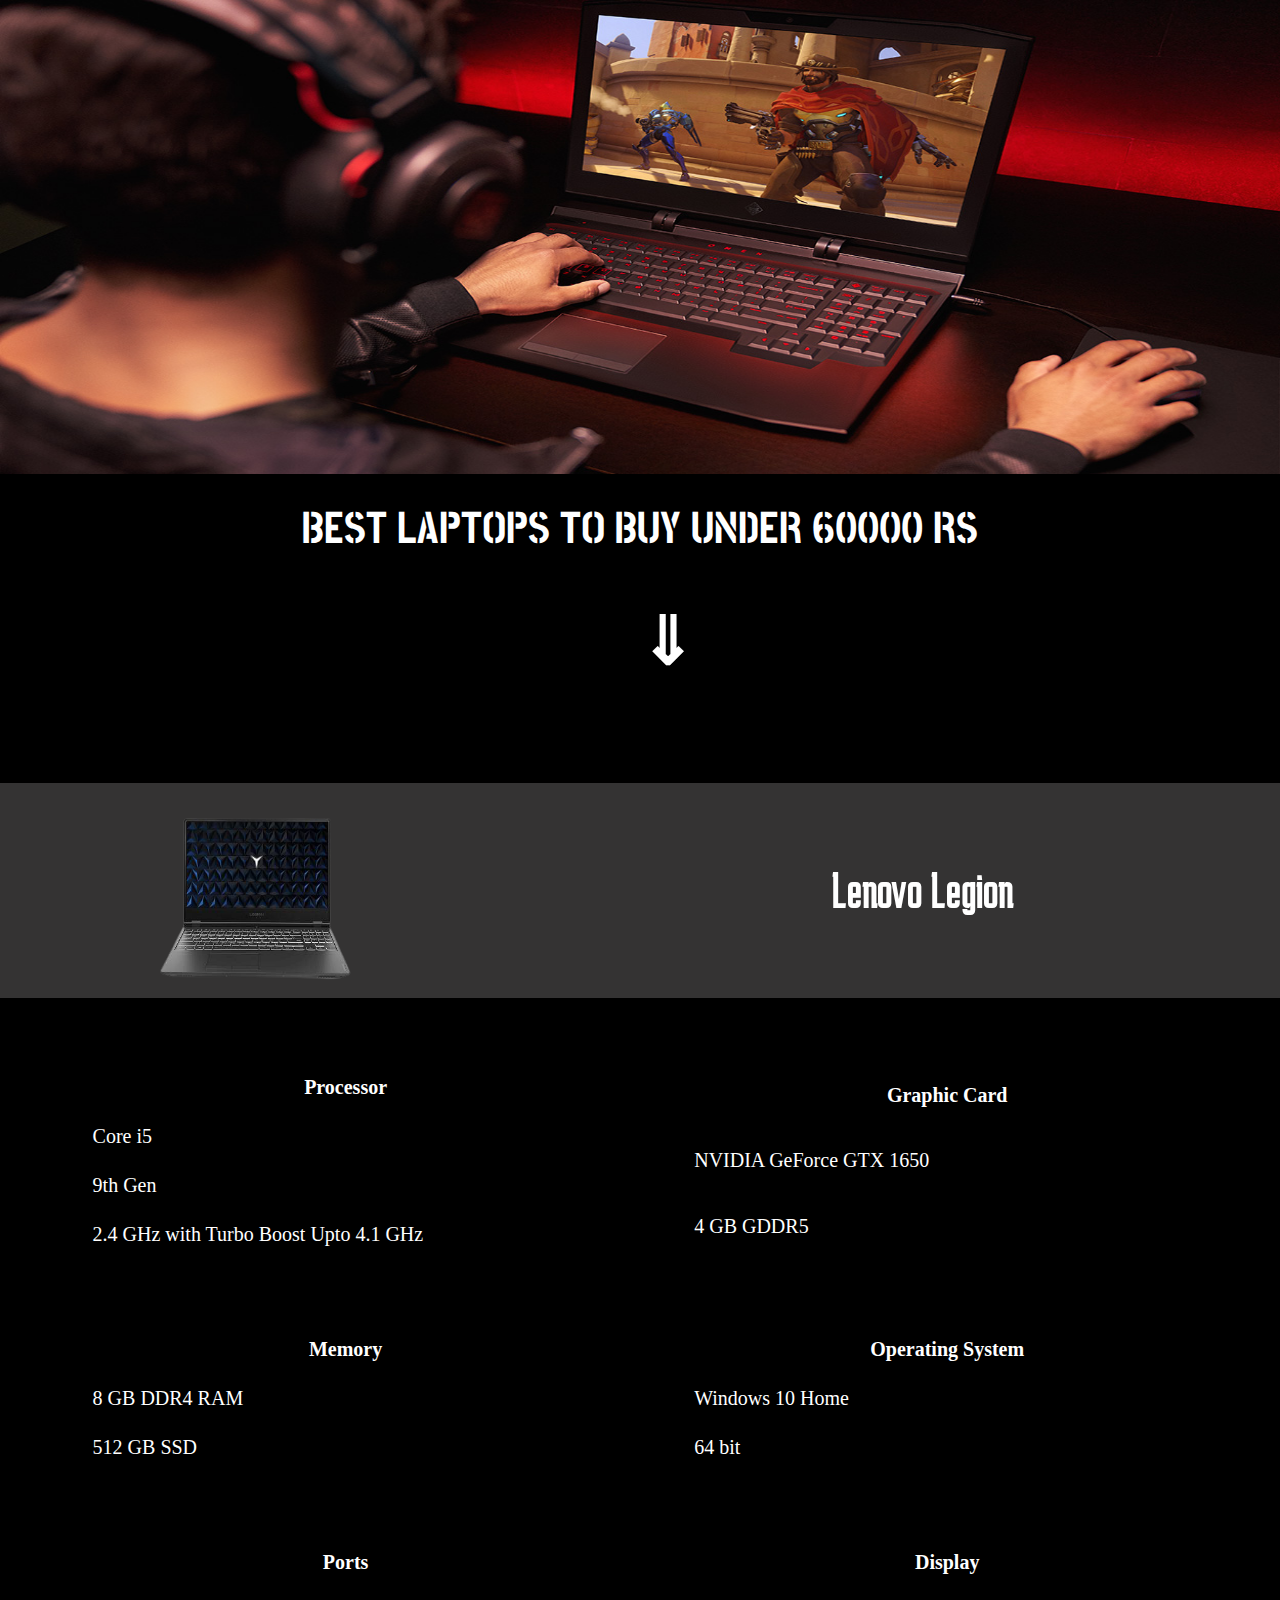
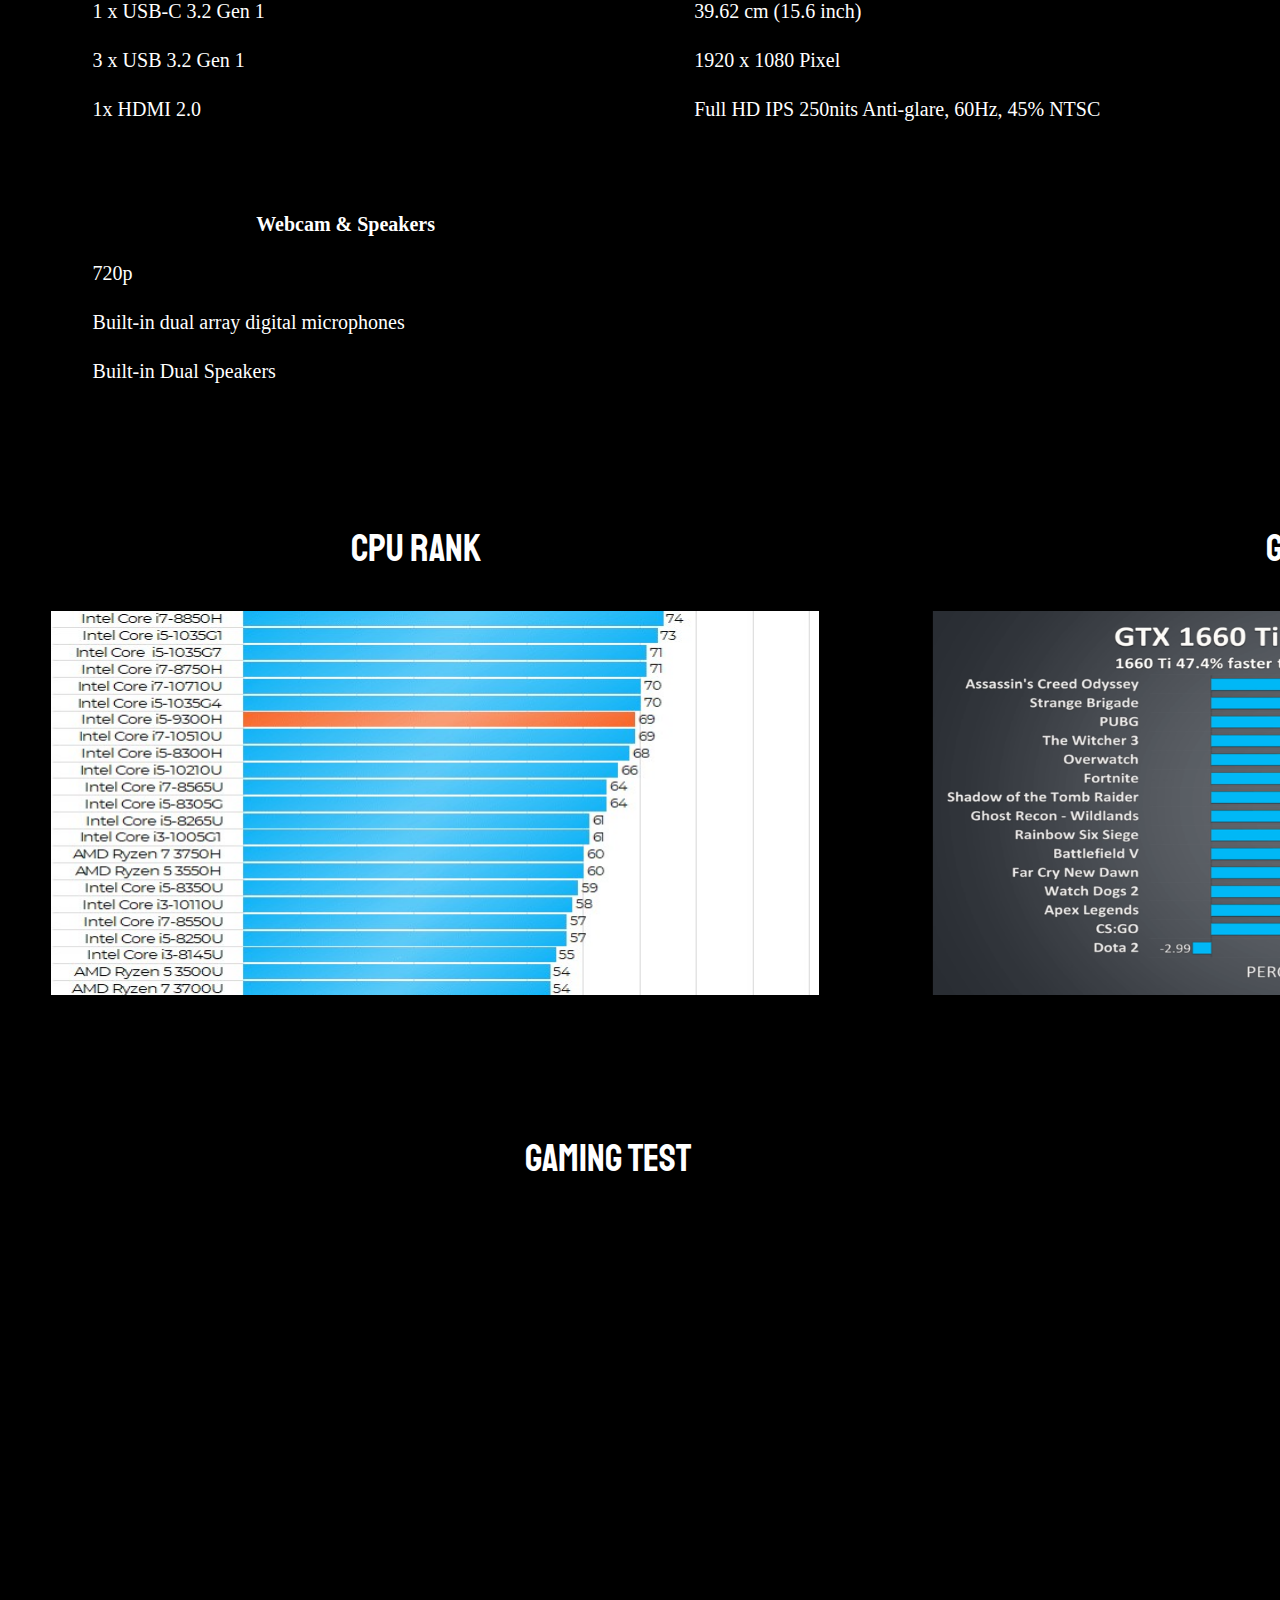
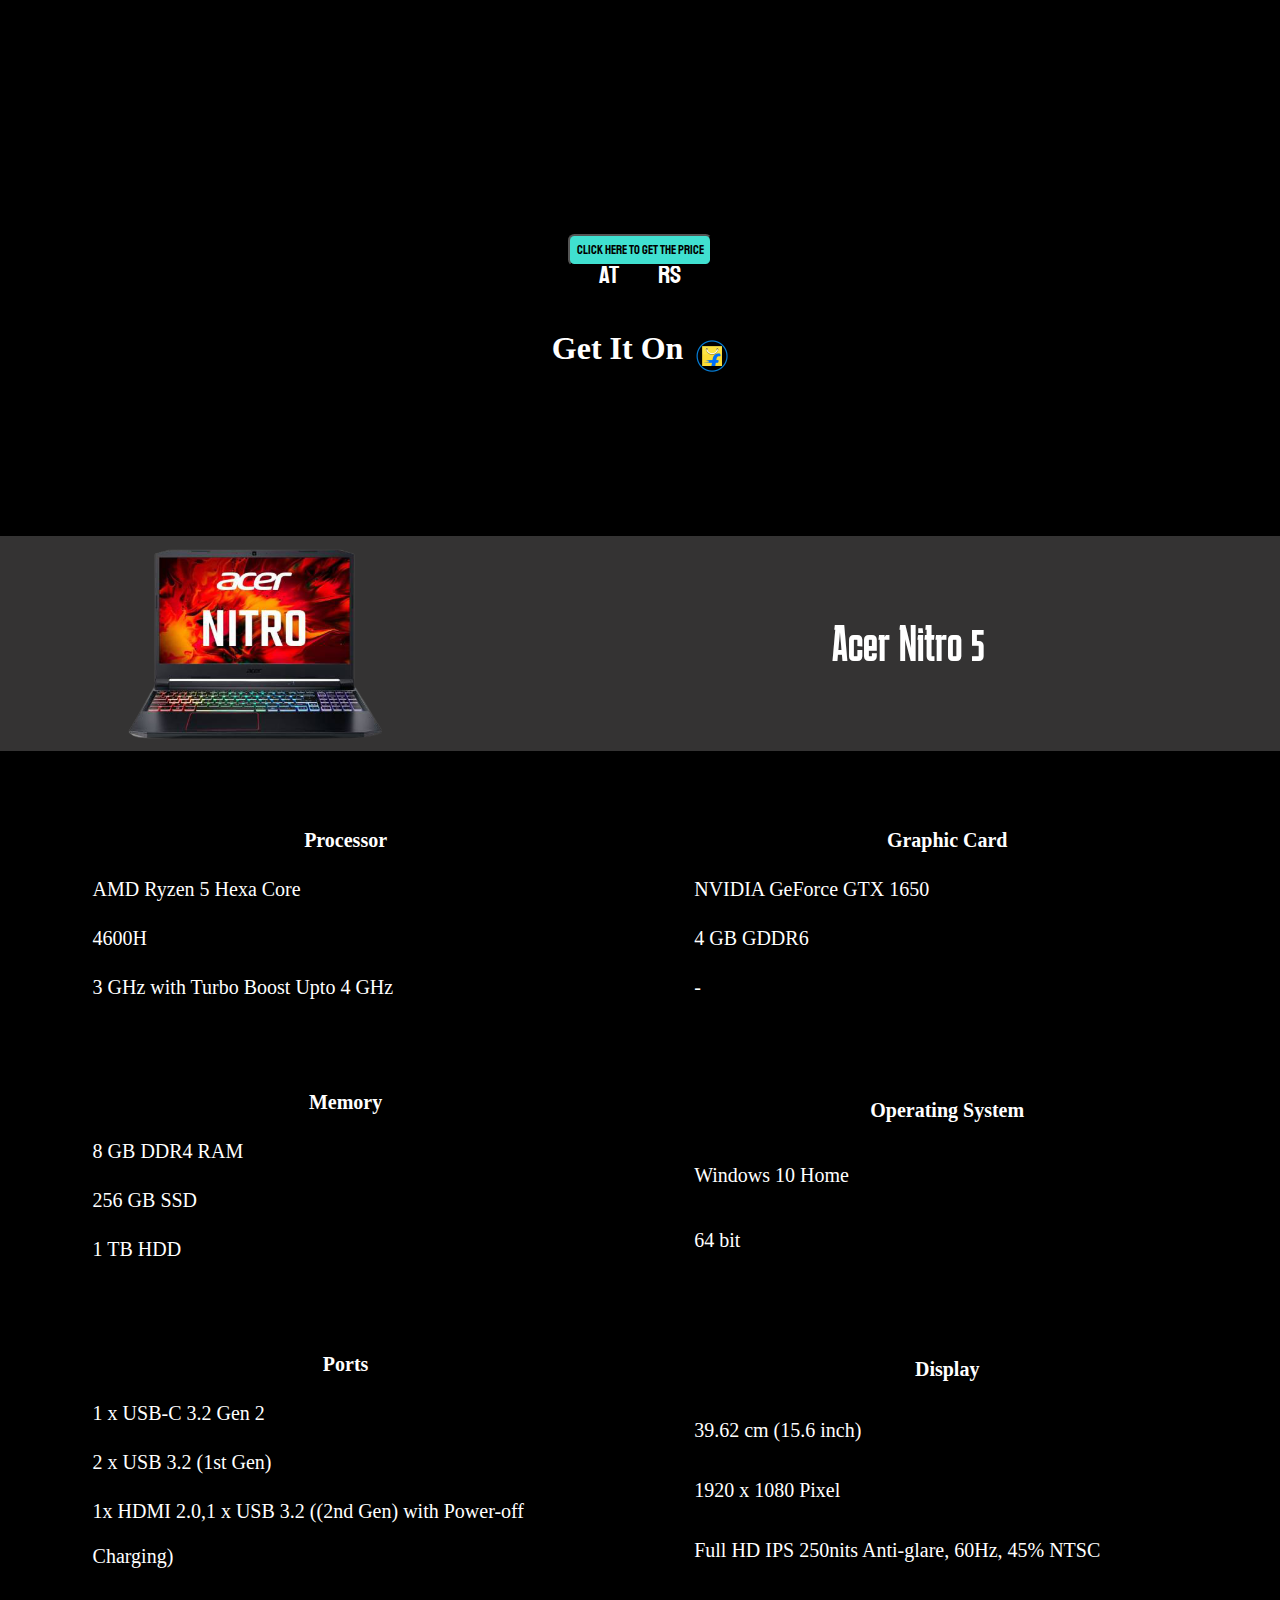
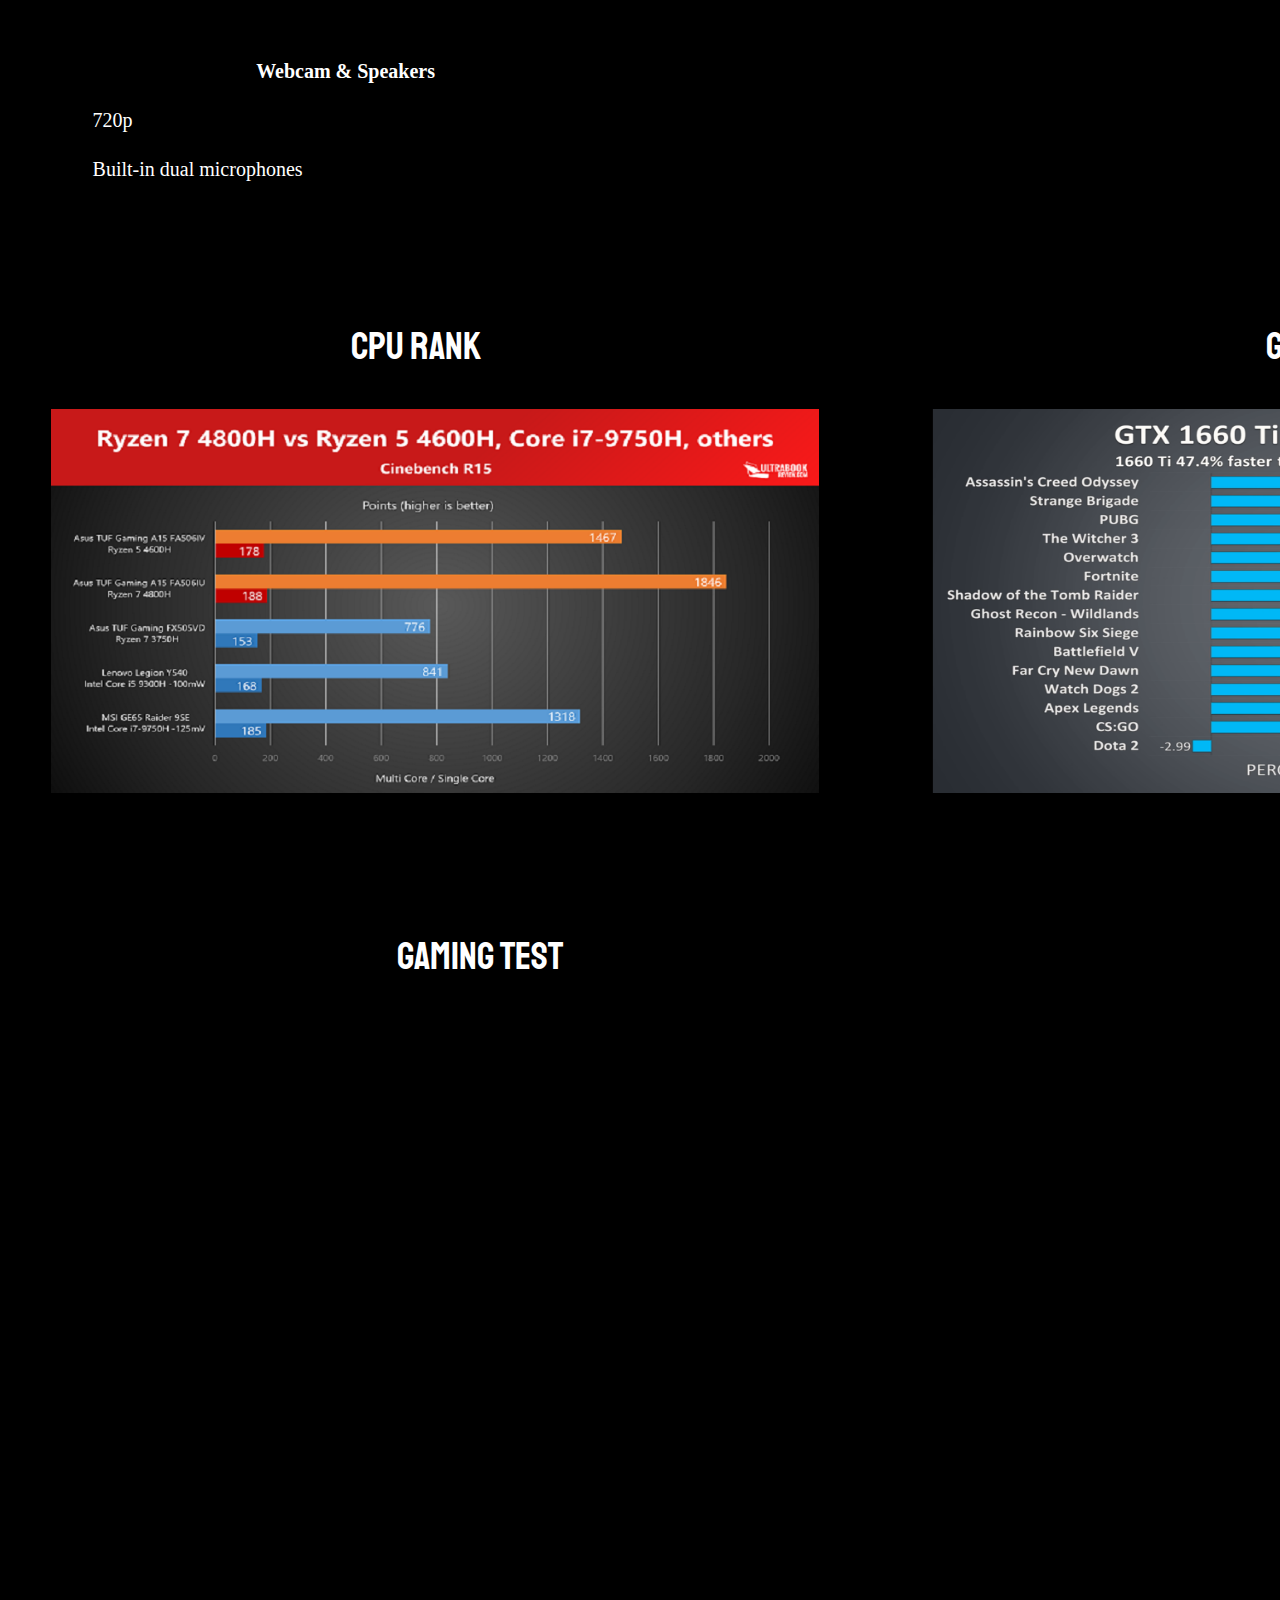
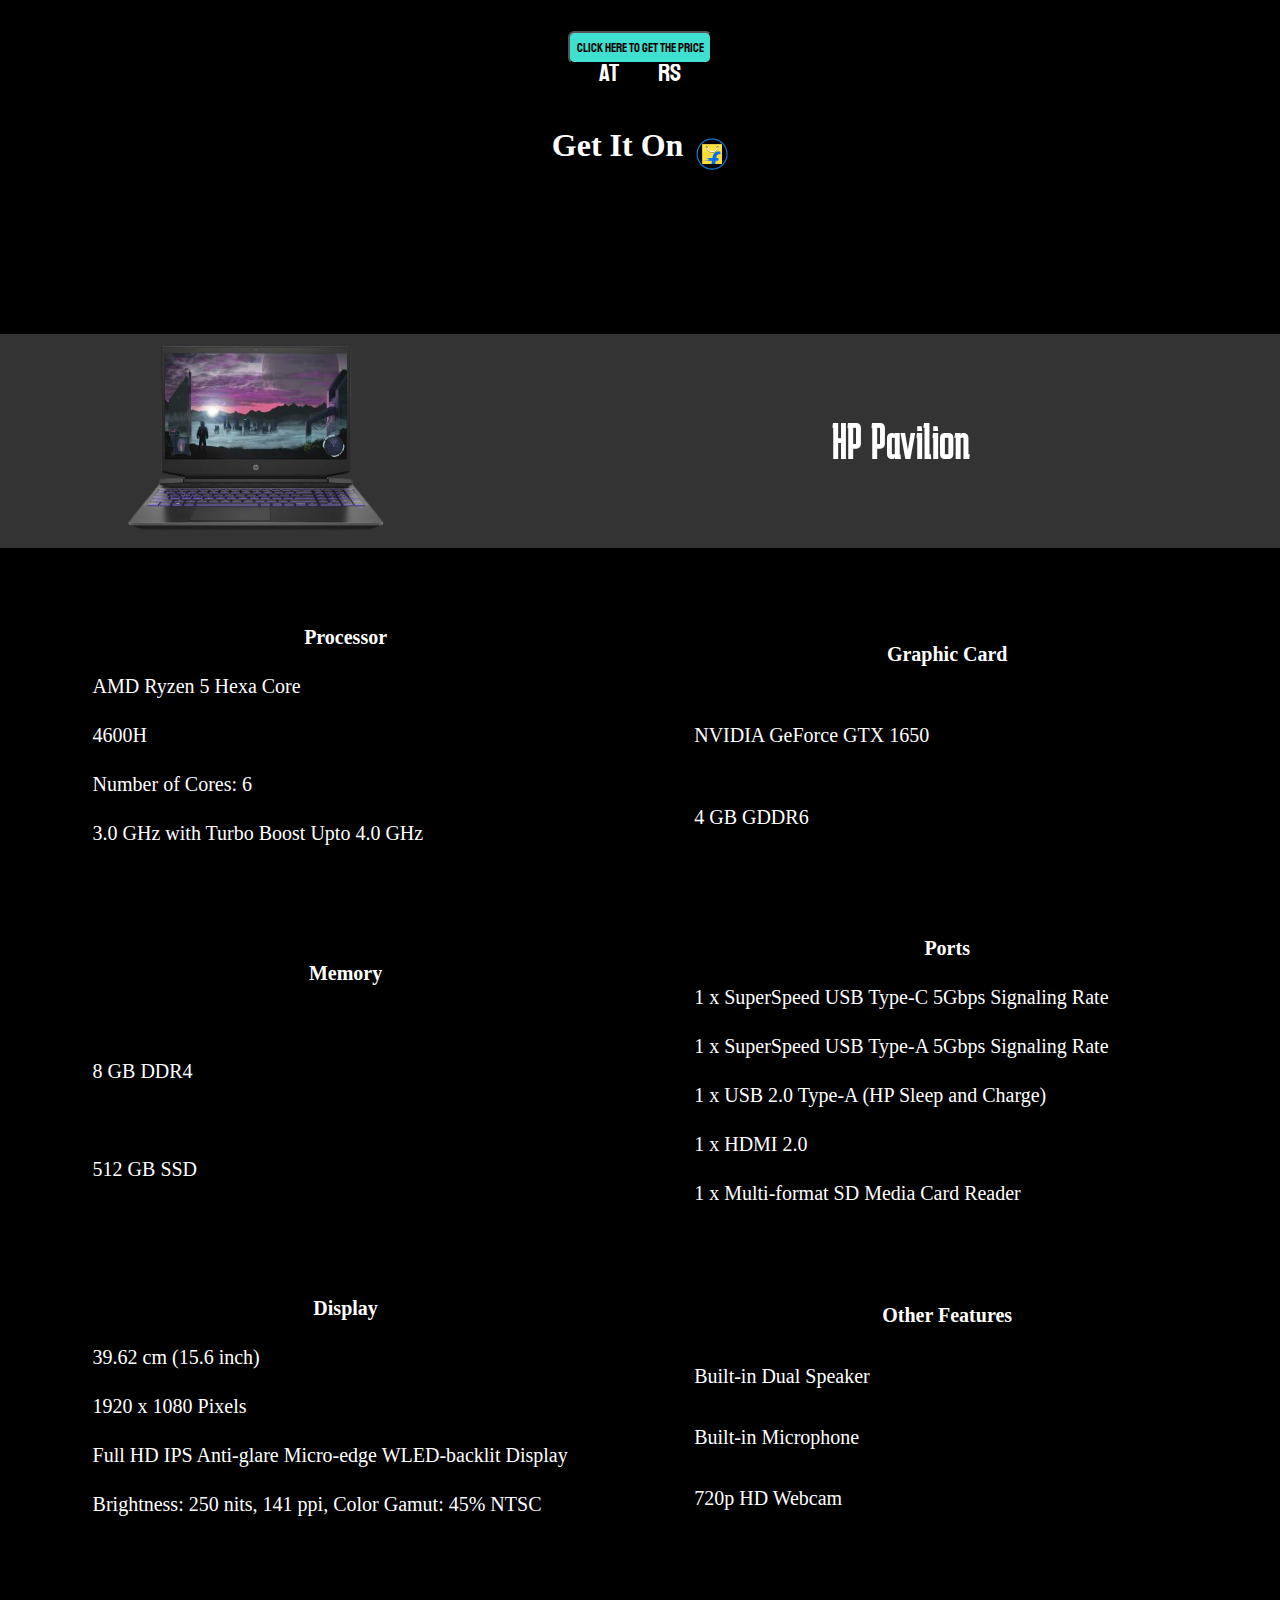
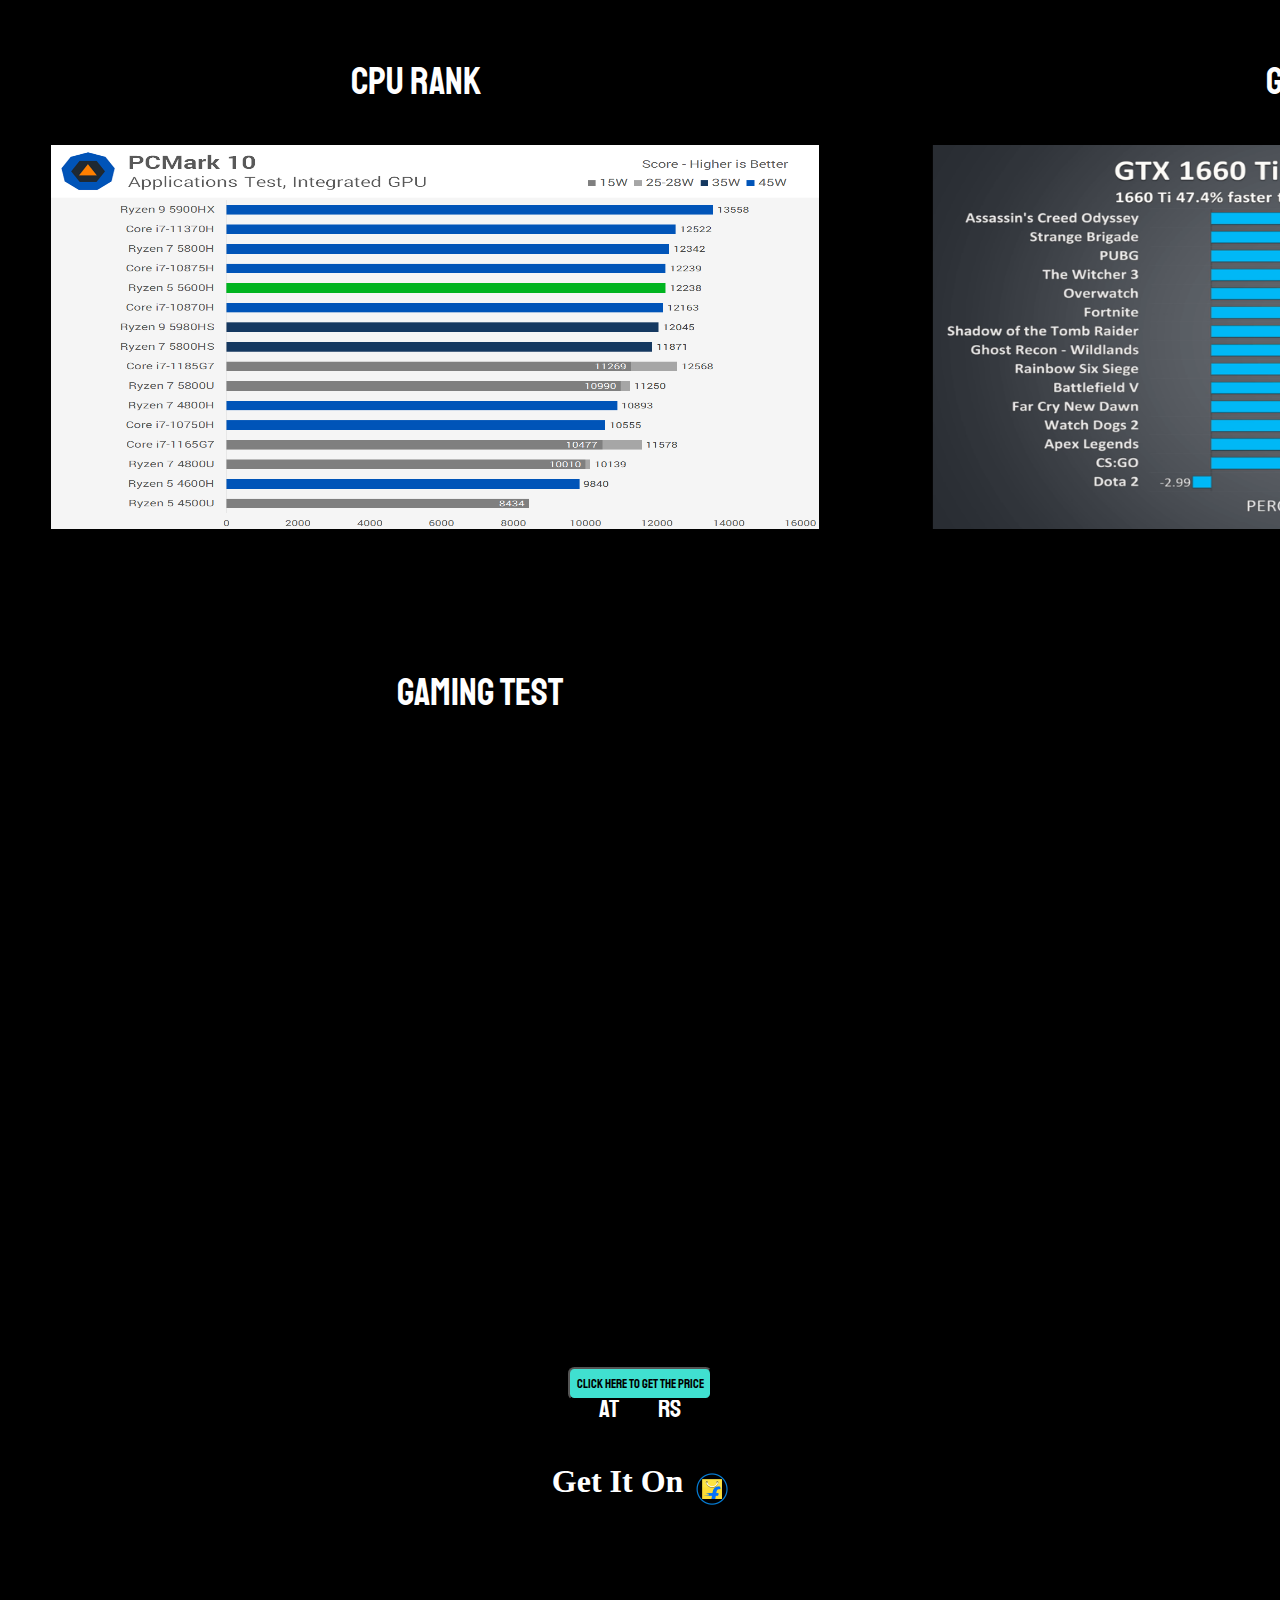
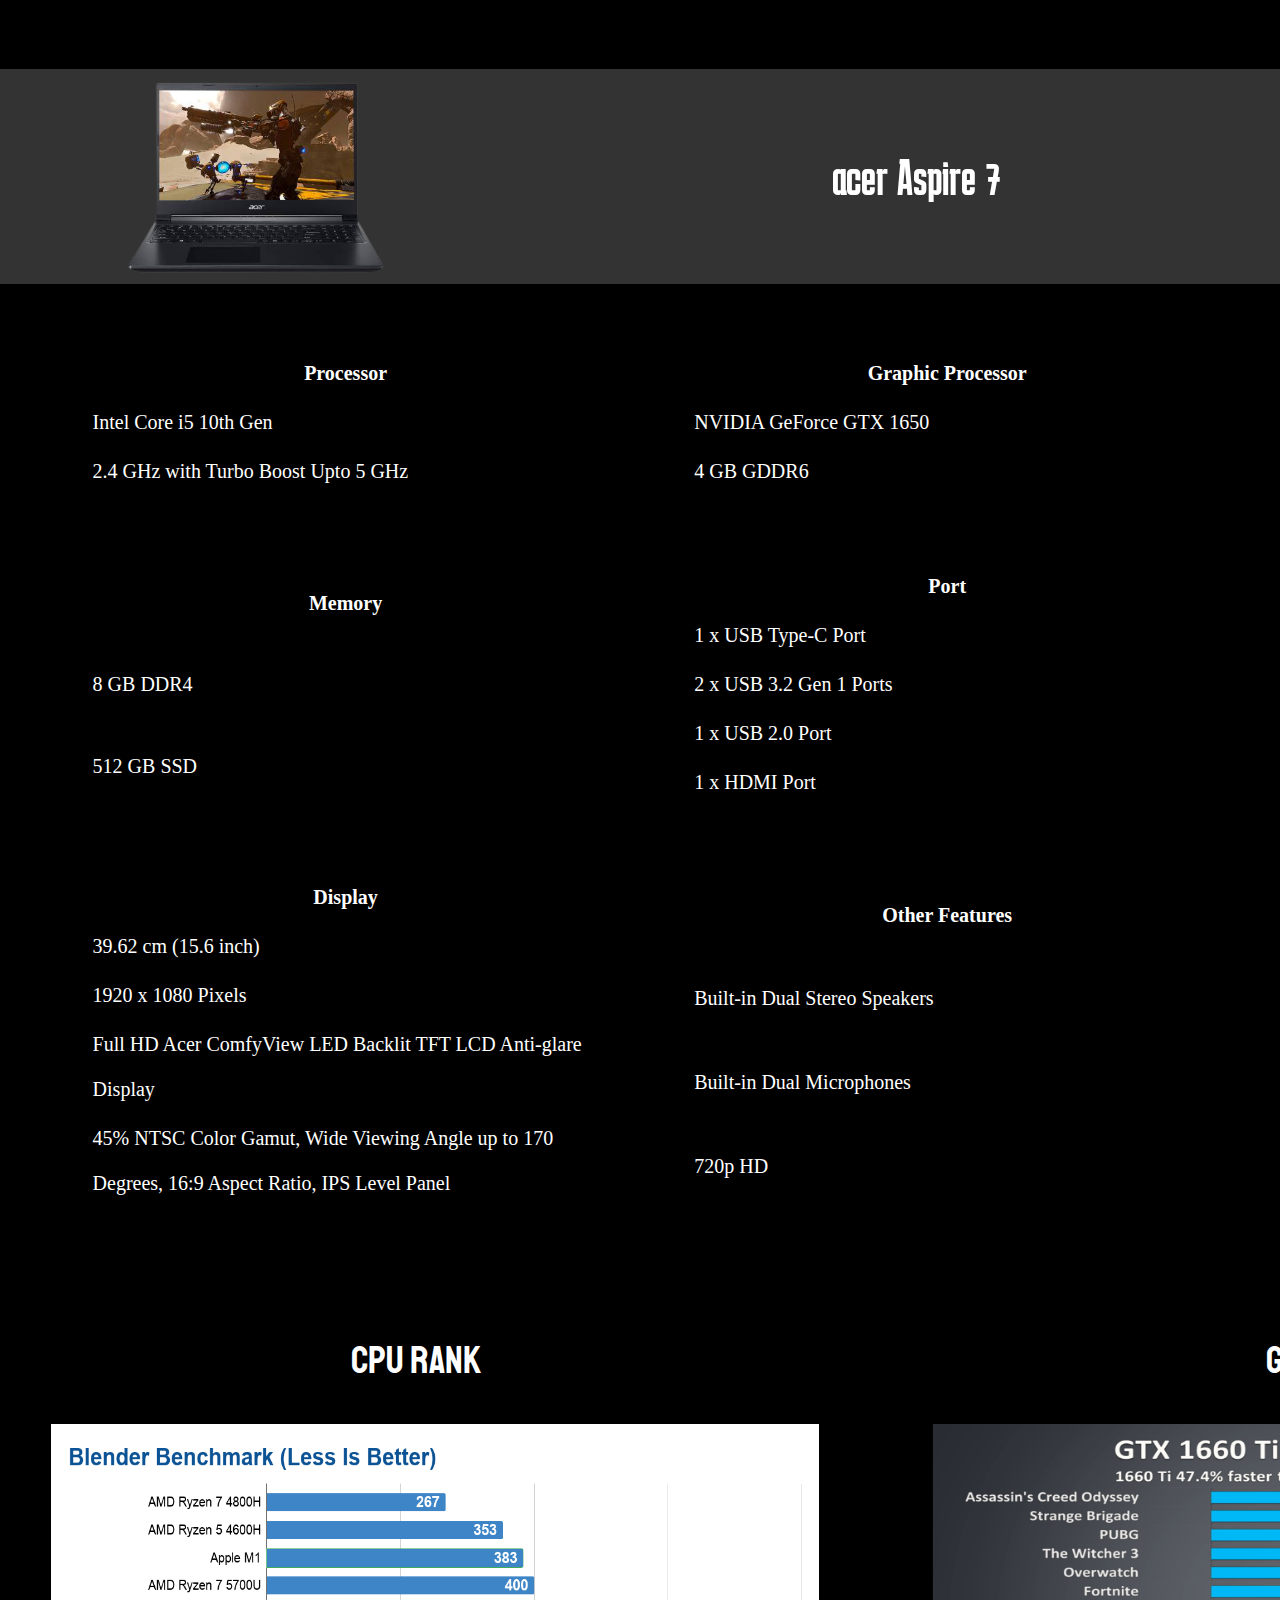
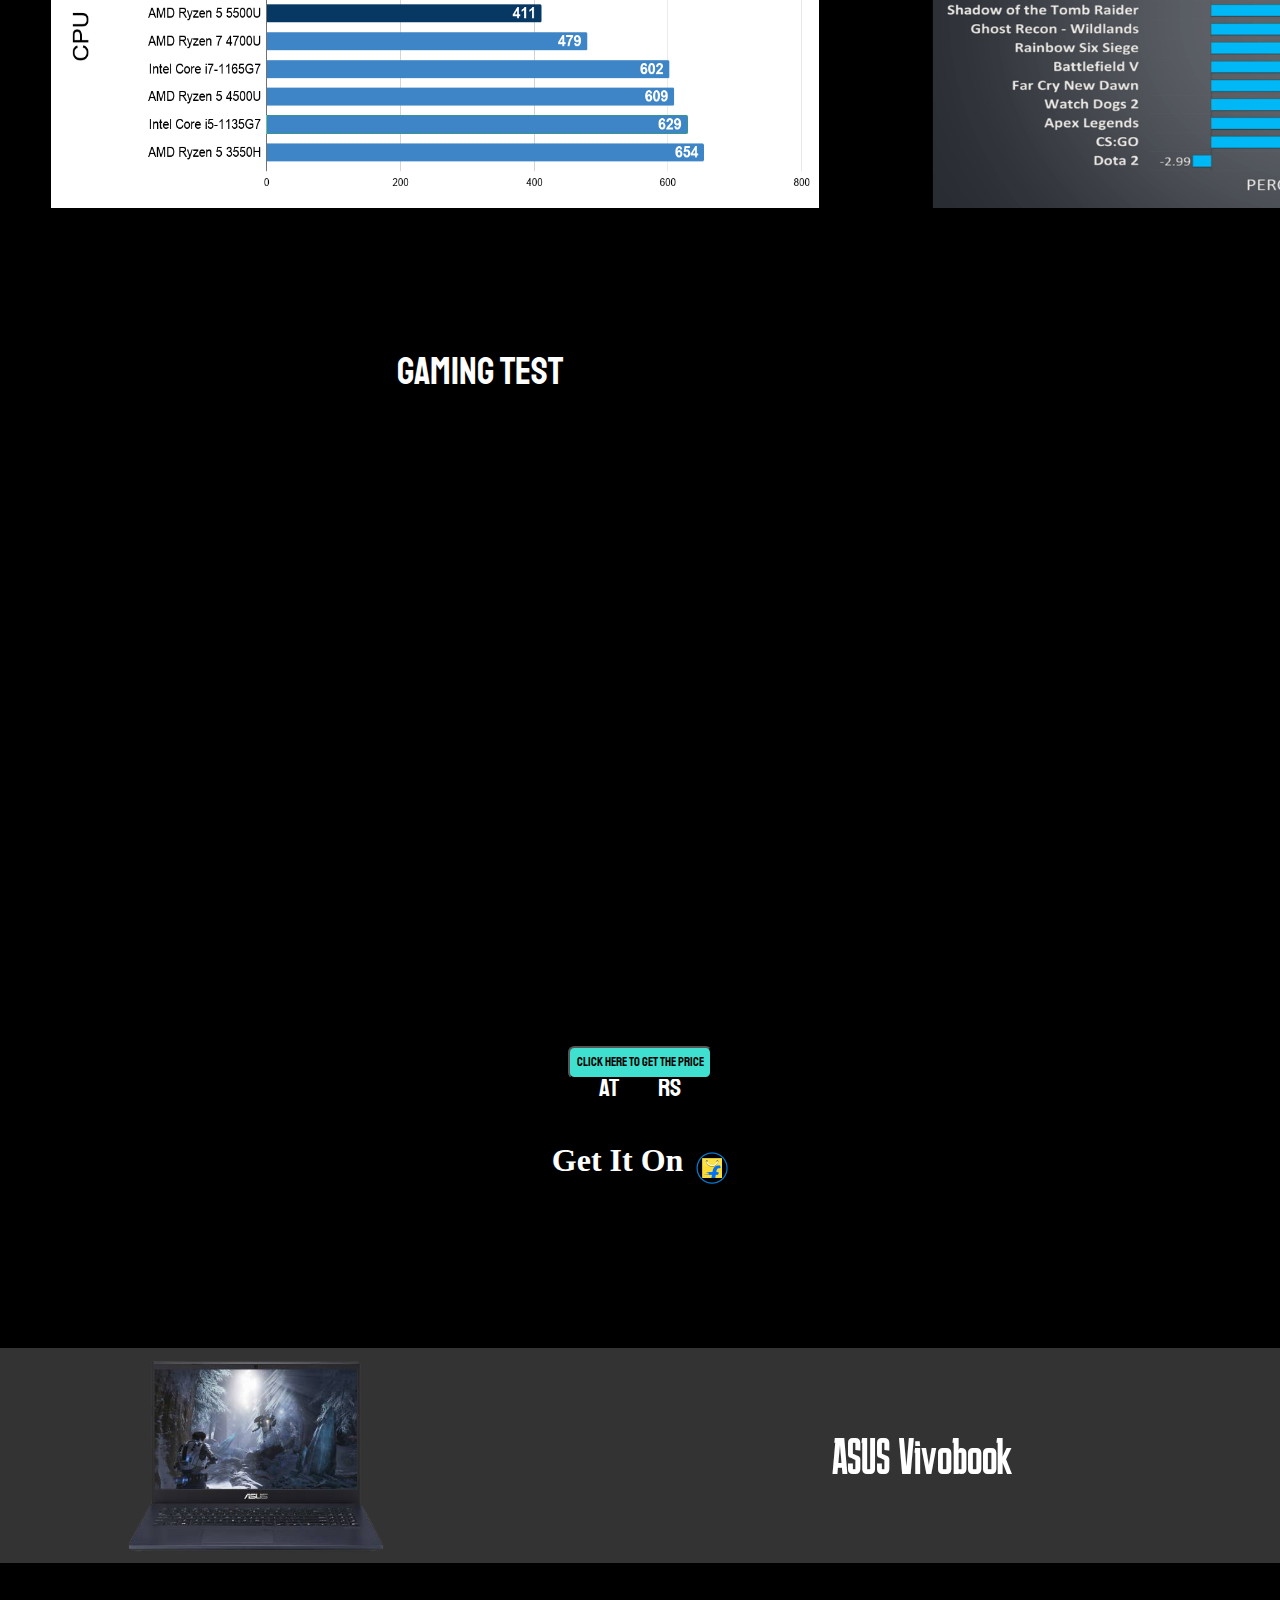
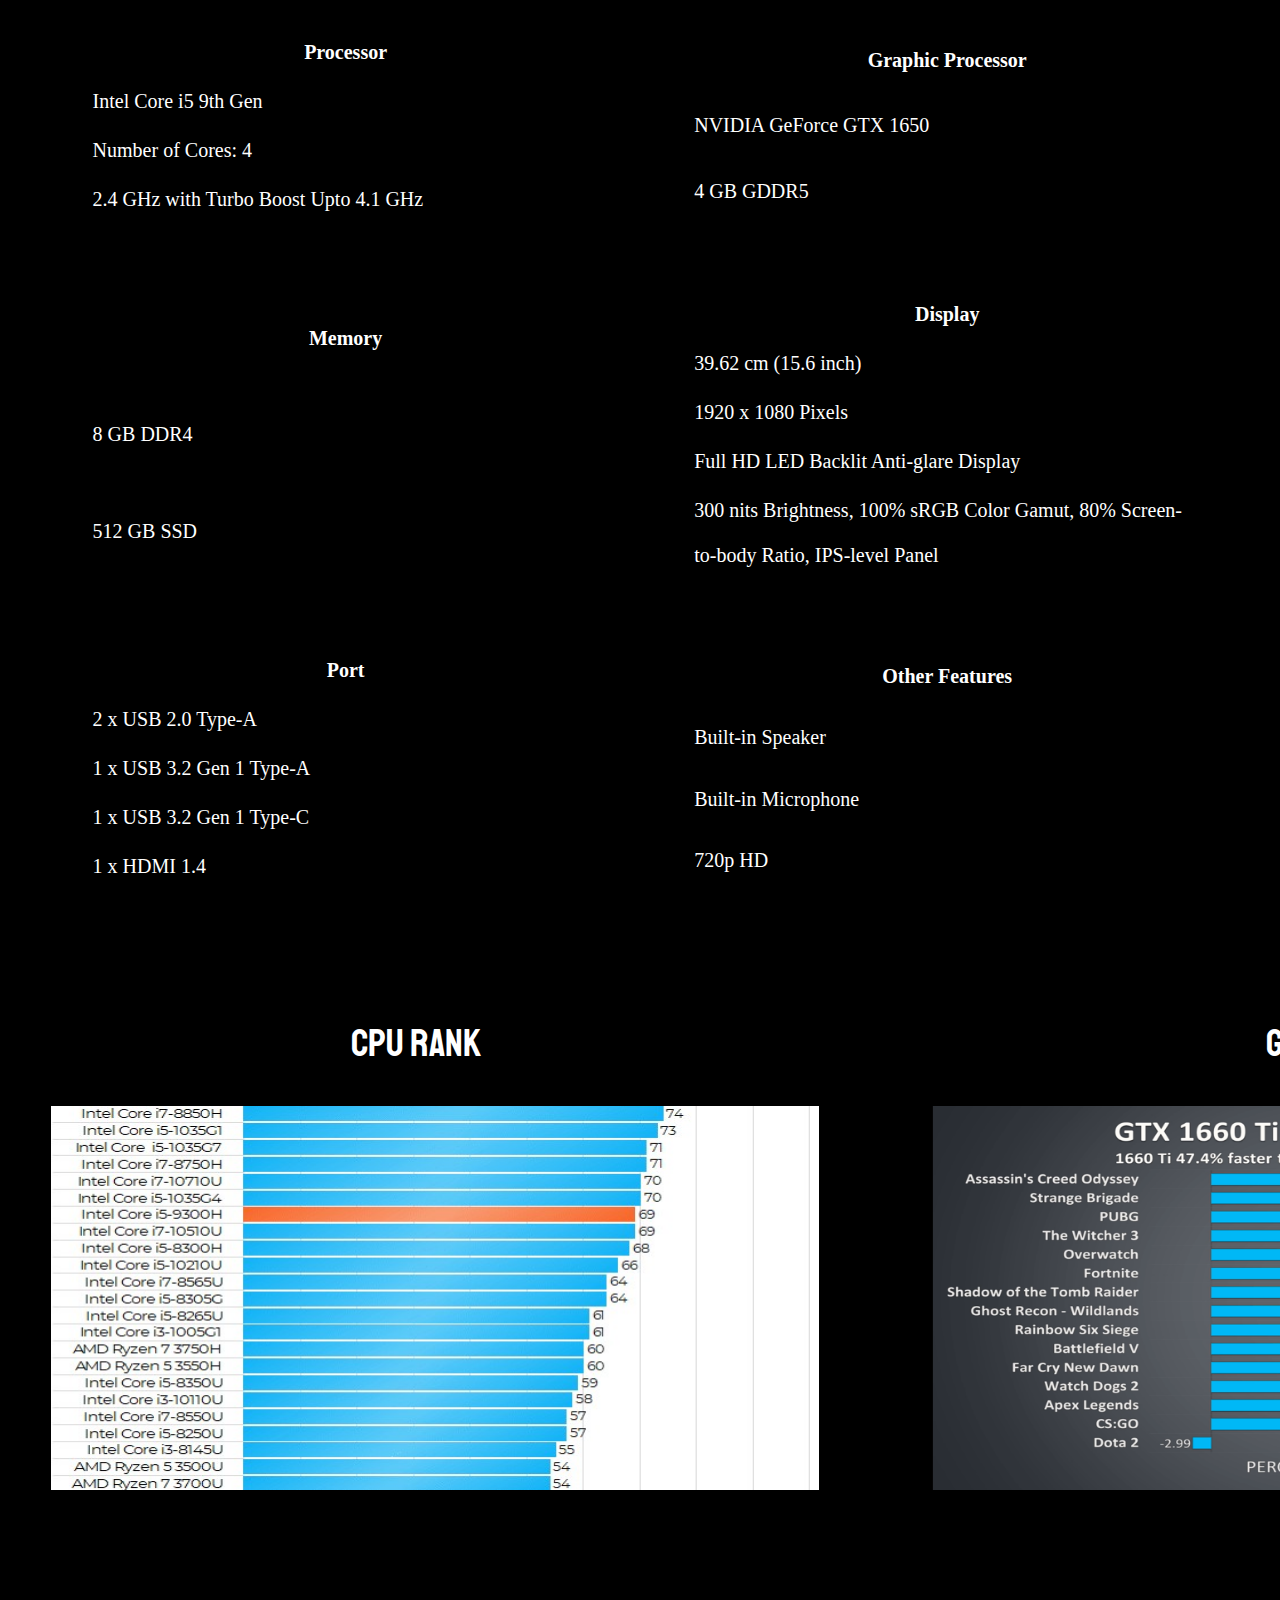
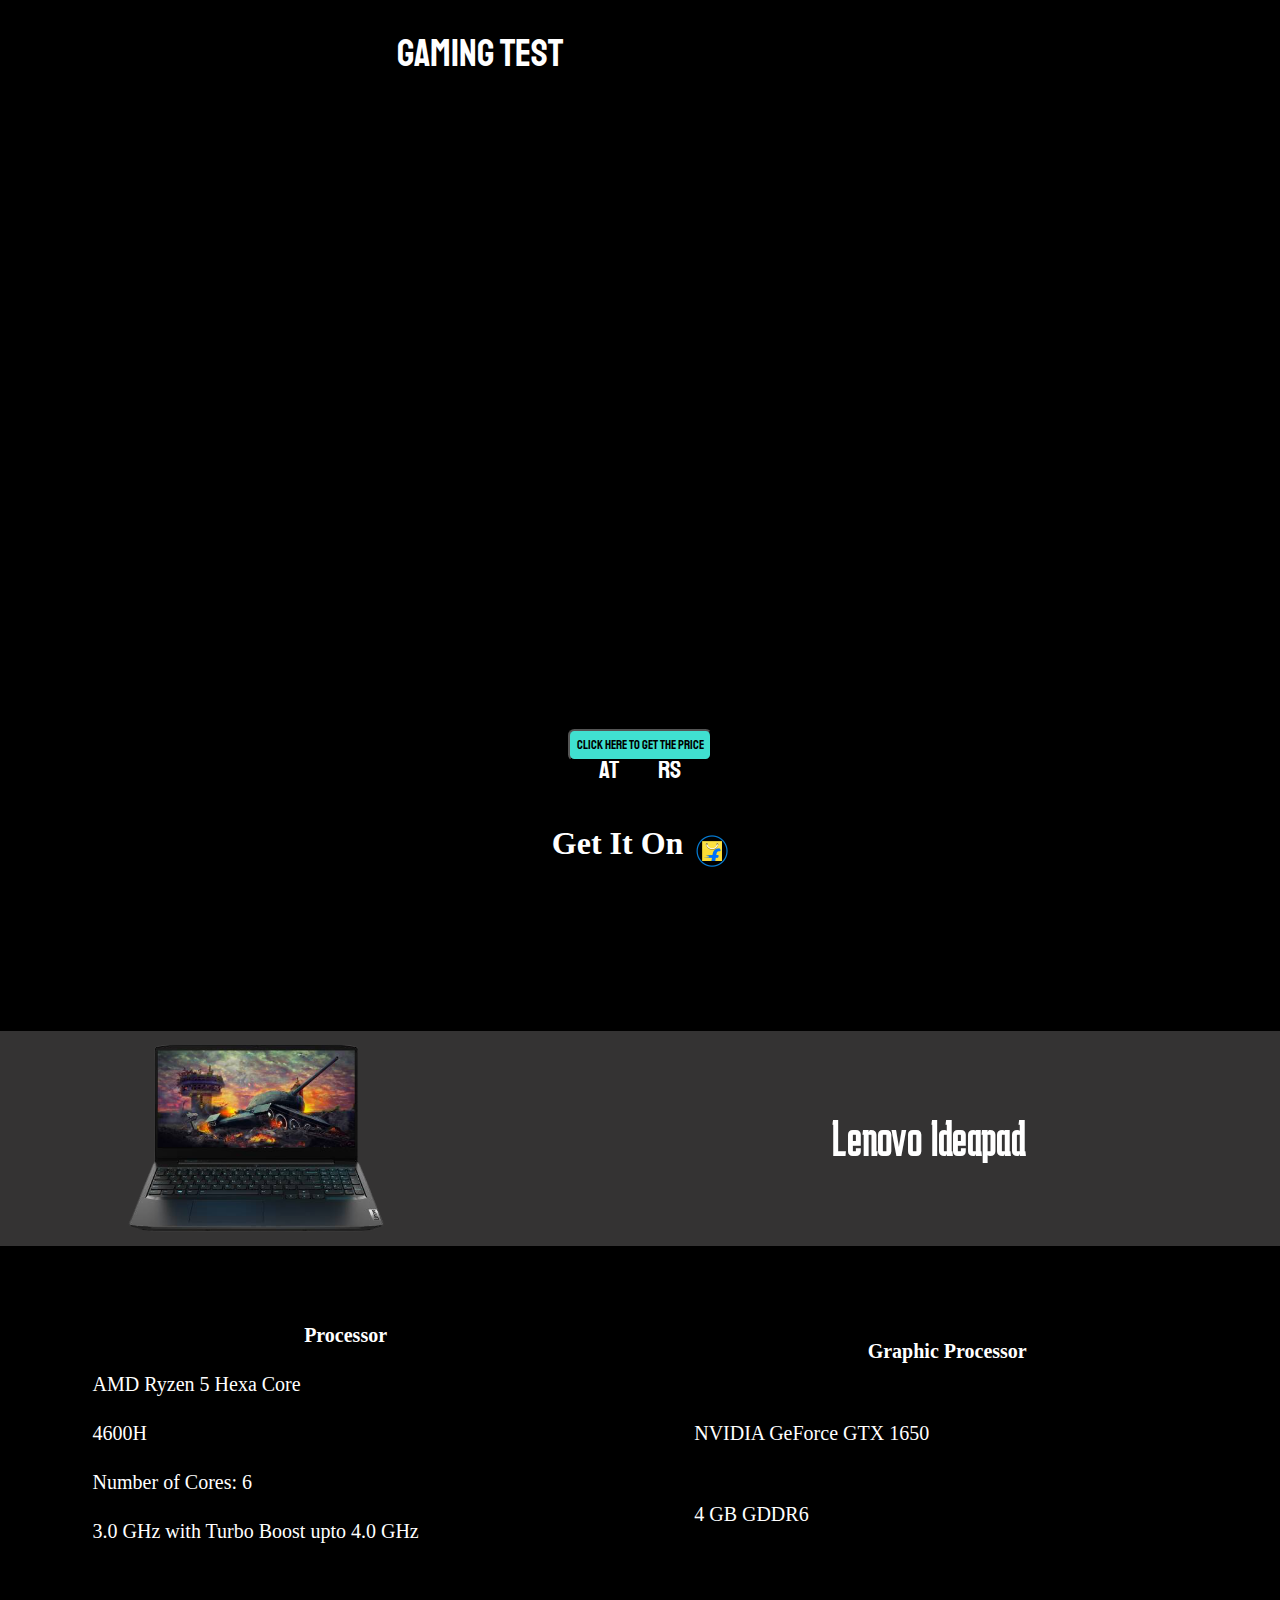
==== commit ec5107a2: "a" ====
--- a/index1.html
+++ b/index1.html
@@ -206,6 +206,9 @@
             <tr>
                 <td>4 GB GDDR6</td>
             </tr>
+            <tr>
+                <td>-</td>
+            </tr>
         </table>
 
         <table class="table table-active" id="f">
@@ -213,7 +216,7 @@
                 <th>Memory</th>
             </tr>
             <tr>
-                <td>8 GB <br>DDR4 RAM</td>
+                <td>8 GB DDR4 RAM</td>
             </tr>
             <tr>
                 <td>256 GB SSD</td>
@@ -240,7 +243,7 @@
                 <th>Ports</th>
             </tr>
             <tr>
-                <td>1 x USB-C <br>3.2 Gen 2</td>
+                <td>1 x USB-C 3.2 Gen 2</td>
             </tr>
             <tr>
                 <td>2 x USB 3.2 (1st Gen)</td>
--- a/index.css
+++ b/index.css
@@ -5,6 +5,7 @@
 @import url('https://fonts.googleapis.com/css2?family=Ubuntu&display=swap');
 @import url('https://fonts.googleapis.com/css2?family=Ubuntu&display=swap');
 @import url('https://fonts.googleapis.com/css2?family=Staatliches&display=swap');
+@import url('https://fonts.googleapis.com/css2?family=Karantina&display=swap'); 
 @import url('https://fonts.googleapis.com/css2?family=Staatliches&display=swap');
 
 
@@ -70,18 +71,21 @@
 }
 
 .table2{
-margin-top: 10vw;
+  display: flex;
+  justify-content: flex-start;
+  flex-wrap: wrap;
 }
 
 
 #f{
-  width: 90vw;
-  margin-left: 5vw;
-  text-align: center;
+  width: 40vw;
+  margin-left: 7vw;
   table-layout: fixed;
-  margin-top: 10vw;
+  margin-top: 5vw;
   line-height:5vh;
-  font-size: 1vw;
+  font-size: 20px;
+  font-weight: 400;
+  font-family: 'Orelega One', cursive
 }
 
 
@@ -195,7 +199,6 @@
   width: 70vw !important;
   height: 30vw !important;
 }
-
 
 
 #cpu{
@@ -248,16 +251,31 @@
 
 
 @media screen and (max-width:1000px) {
-#f{
-  margin-top: 20vw;
+
+  
+.table2{
+  display: grid;
+  justify-content: center;
+  flex-wrap: nowrap;
+}
+
+  .first{
+    position: sticky;
+  }
+
+  #f{
+    margin-left: -1vw;
+    text-align: center;
+    width: 90vw;
+    margin-top: 10vw;
 }
 
   tr{
-    font-size: 15px;
+    font-size: 10px;
   }
 
   .text{
-    margin-left: 120px;
+    margin-left: 35vw;
     margin-top: 10px;
     font-size: 30px;
   }
@@ -273,22 +291,22 @@
 
   .rs{
     margin-top: 20vw;
-    font-size: 30px !important;
+    font-size: 20px !important;
   }
 
   .rs button{
-    font-size: 18px;
+    font-size: 10px;
     border-radius: 5px;
   }
 
   .image3 img{
     margin-top: 10px;
-    height: 40px;
-    width: 40px;
+    height: 30px;
+    width: 30px;
   }
 
   .image3::before{
-    font-size: 40px;
+    font-size: 30px;
   }
 
   html{
@@ -301,17 +319,40 @@
 
   
 #gpu{
-  width: 70vw !important;
-  height: 35vw !important;
+  width: 90vw !important;
+  height: 55vw !important;
+}
+
+.cpu p{
+  font-size: 30px !important;
+}
+
+.gpu p{
+  font-size: 30px;
 }
 
 
 
 #cpu{
-  width: 70vw;
-  height: 35vw;
+  width: 90vw;
+  height: 55vw;
   margin-bottom: 3vw;
 }
 
-}
-
+
+
+.videos{
+  margin-left: 5vw;
+  width: 90vw;
+  height: 55vw;
+  margin-bottom: 3vw;
+}
+
+.gamingtest{
+  margin-top: 20px;
+  font-size: 30px;
+}
+
+
+}
+
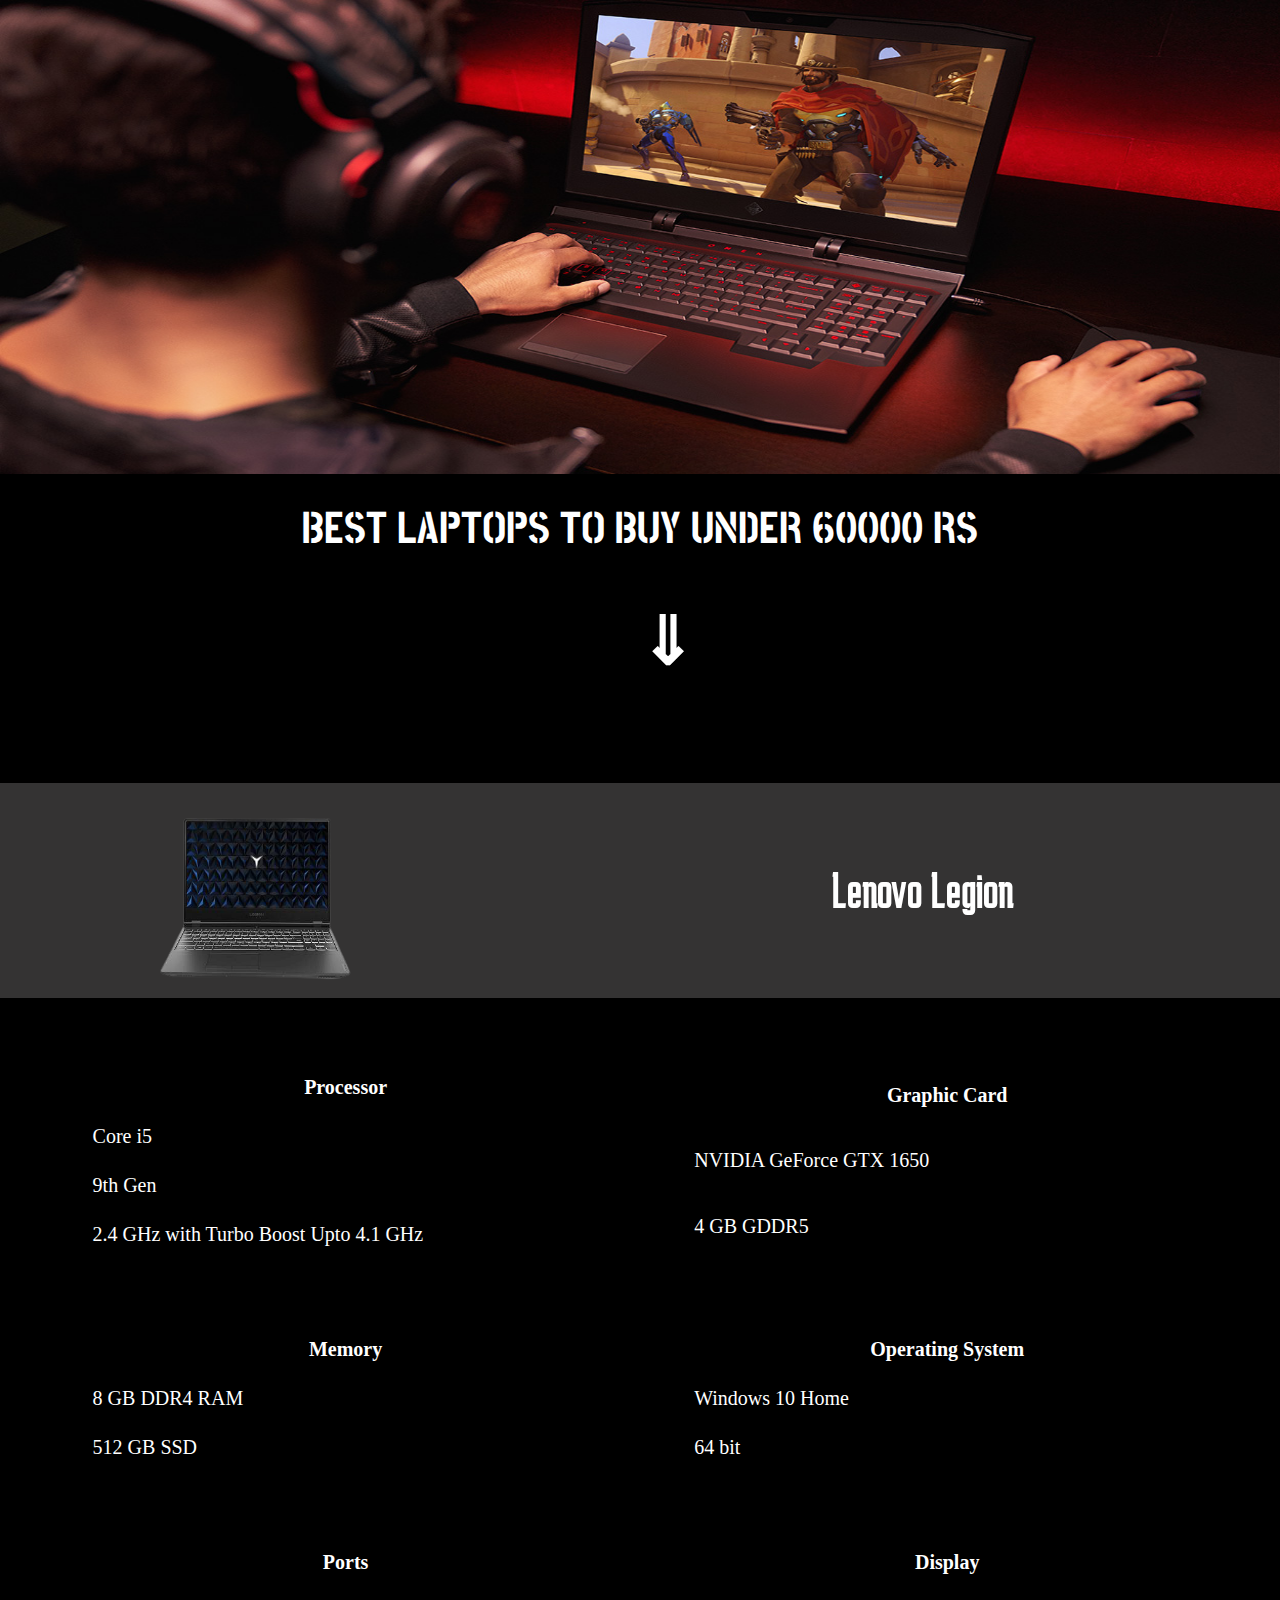
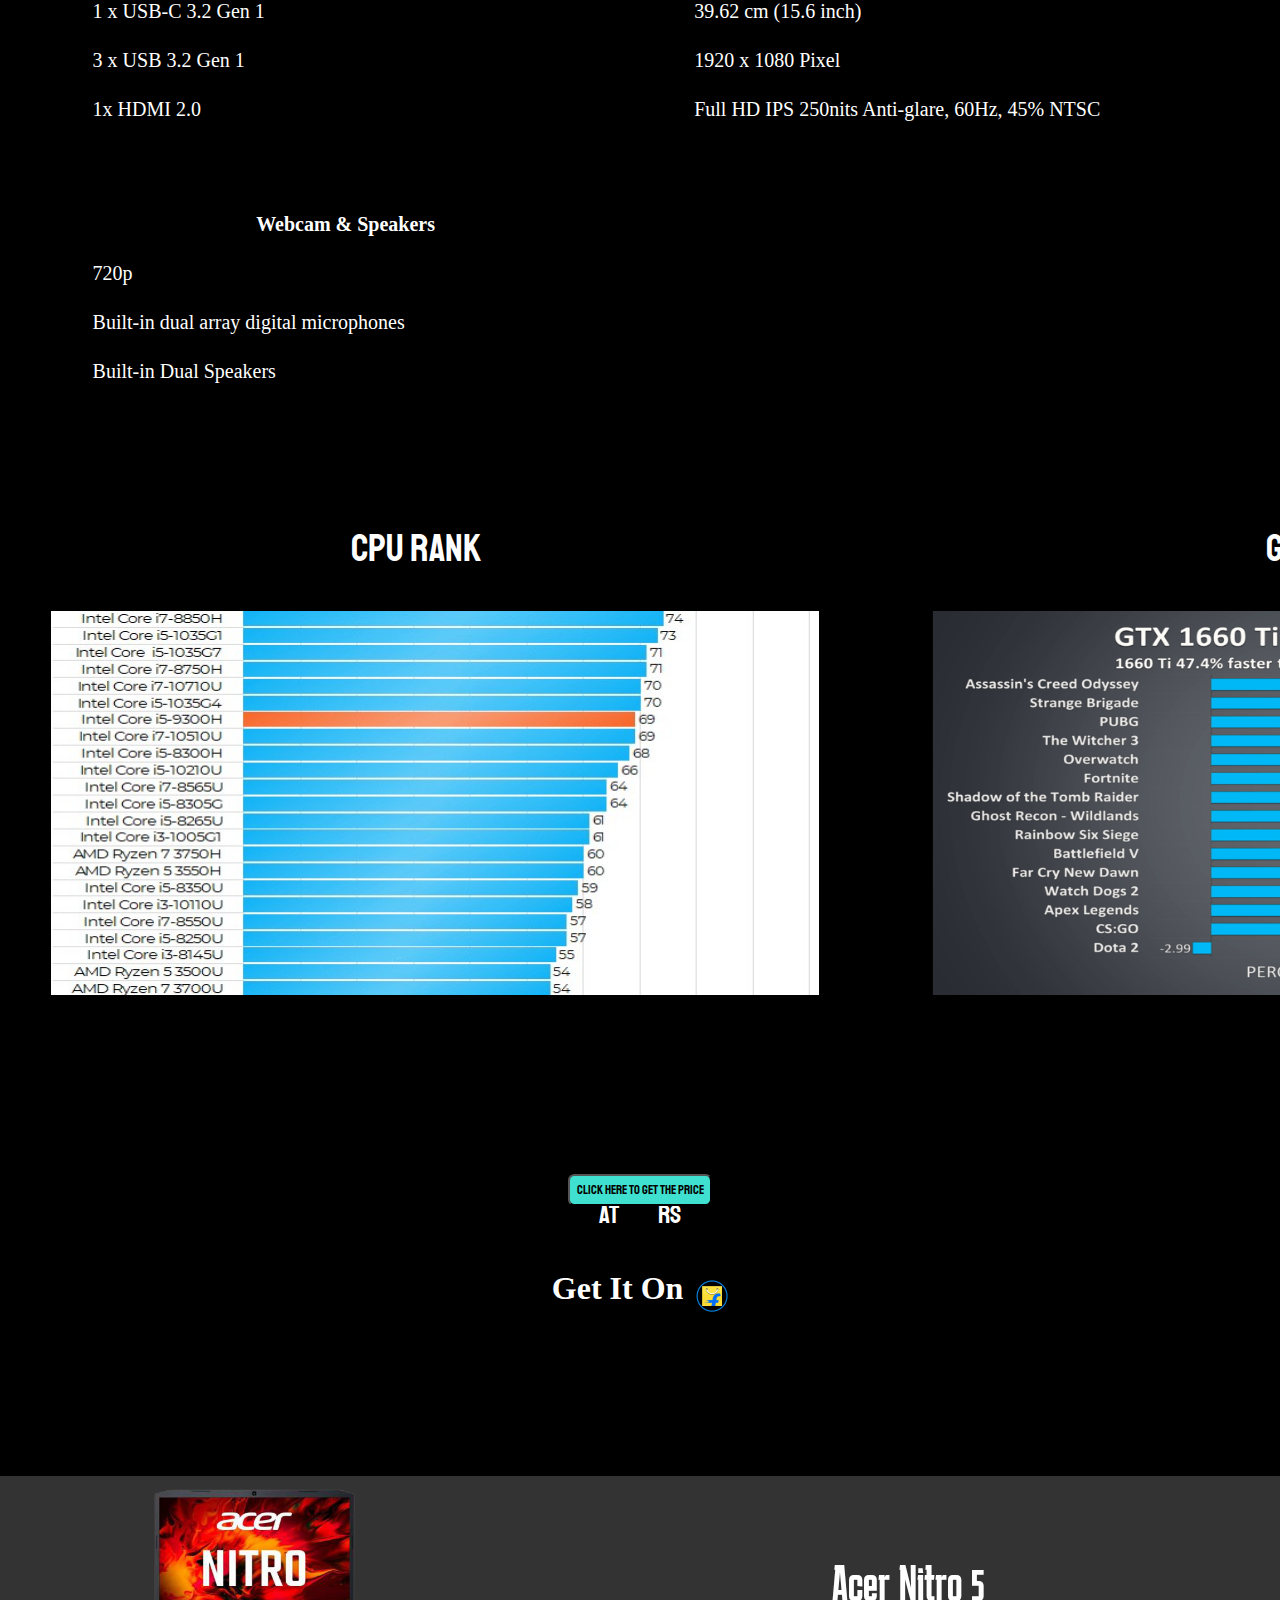
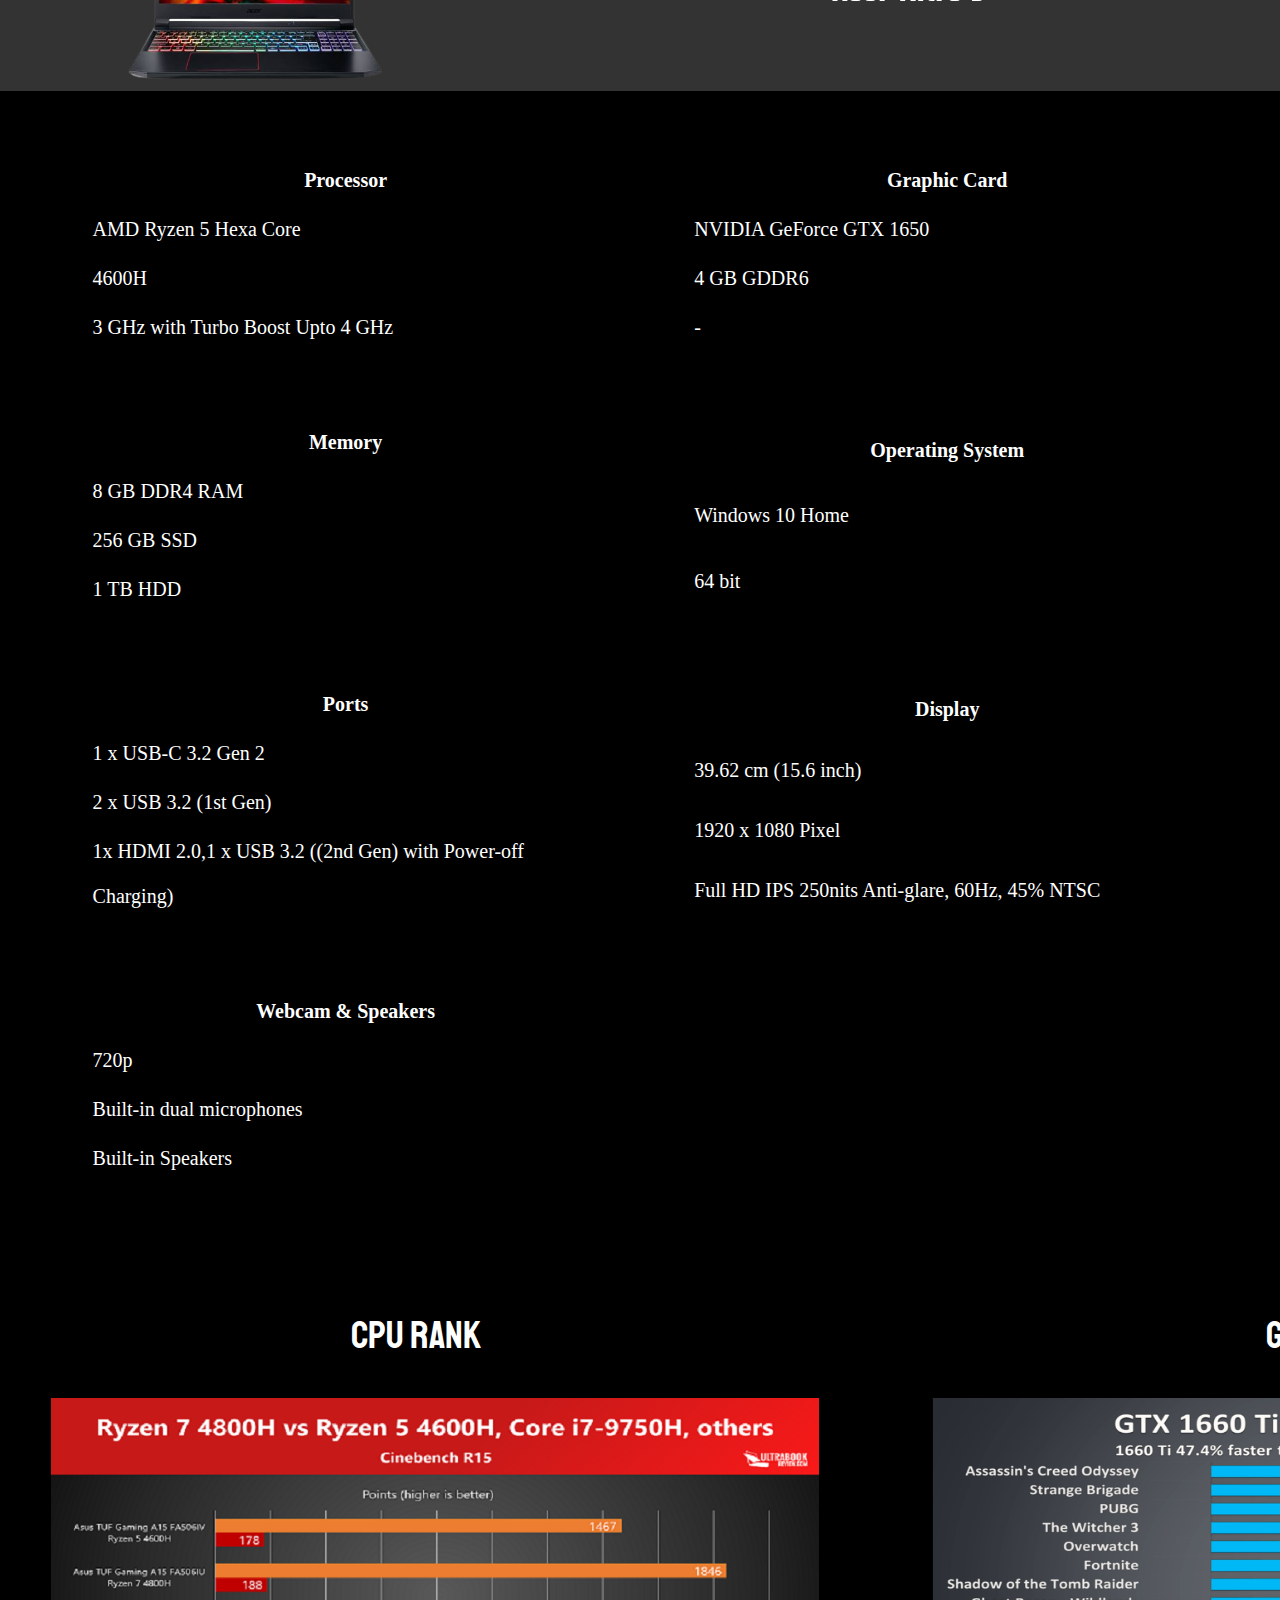
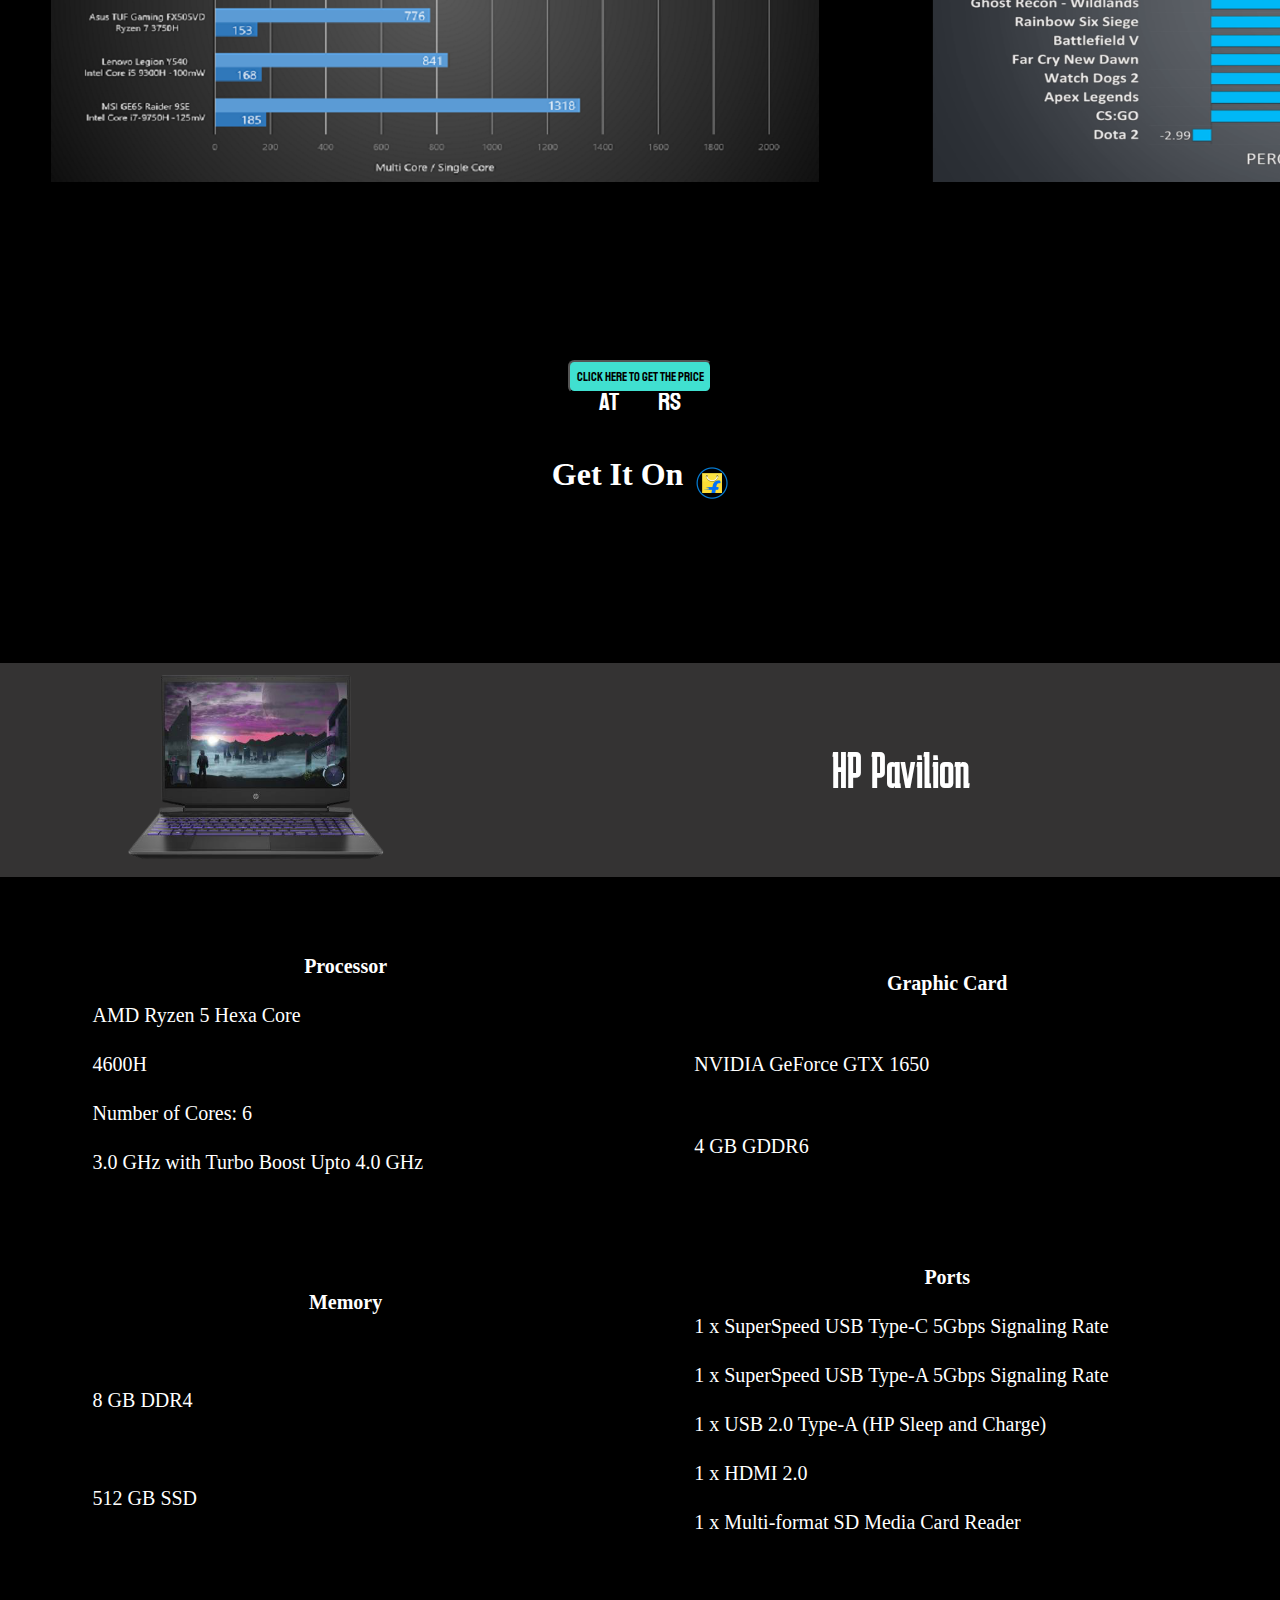
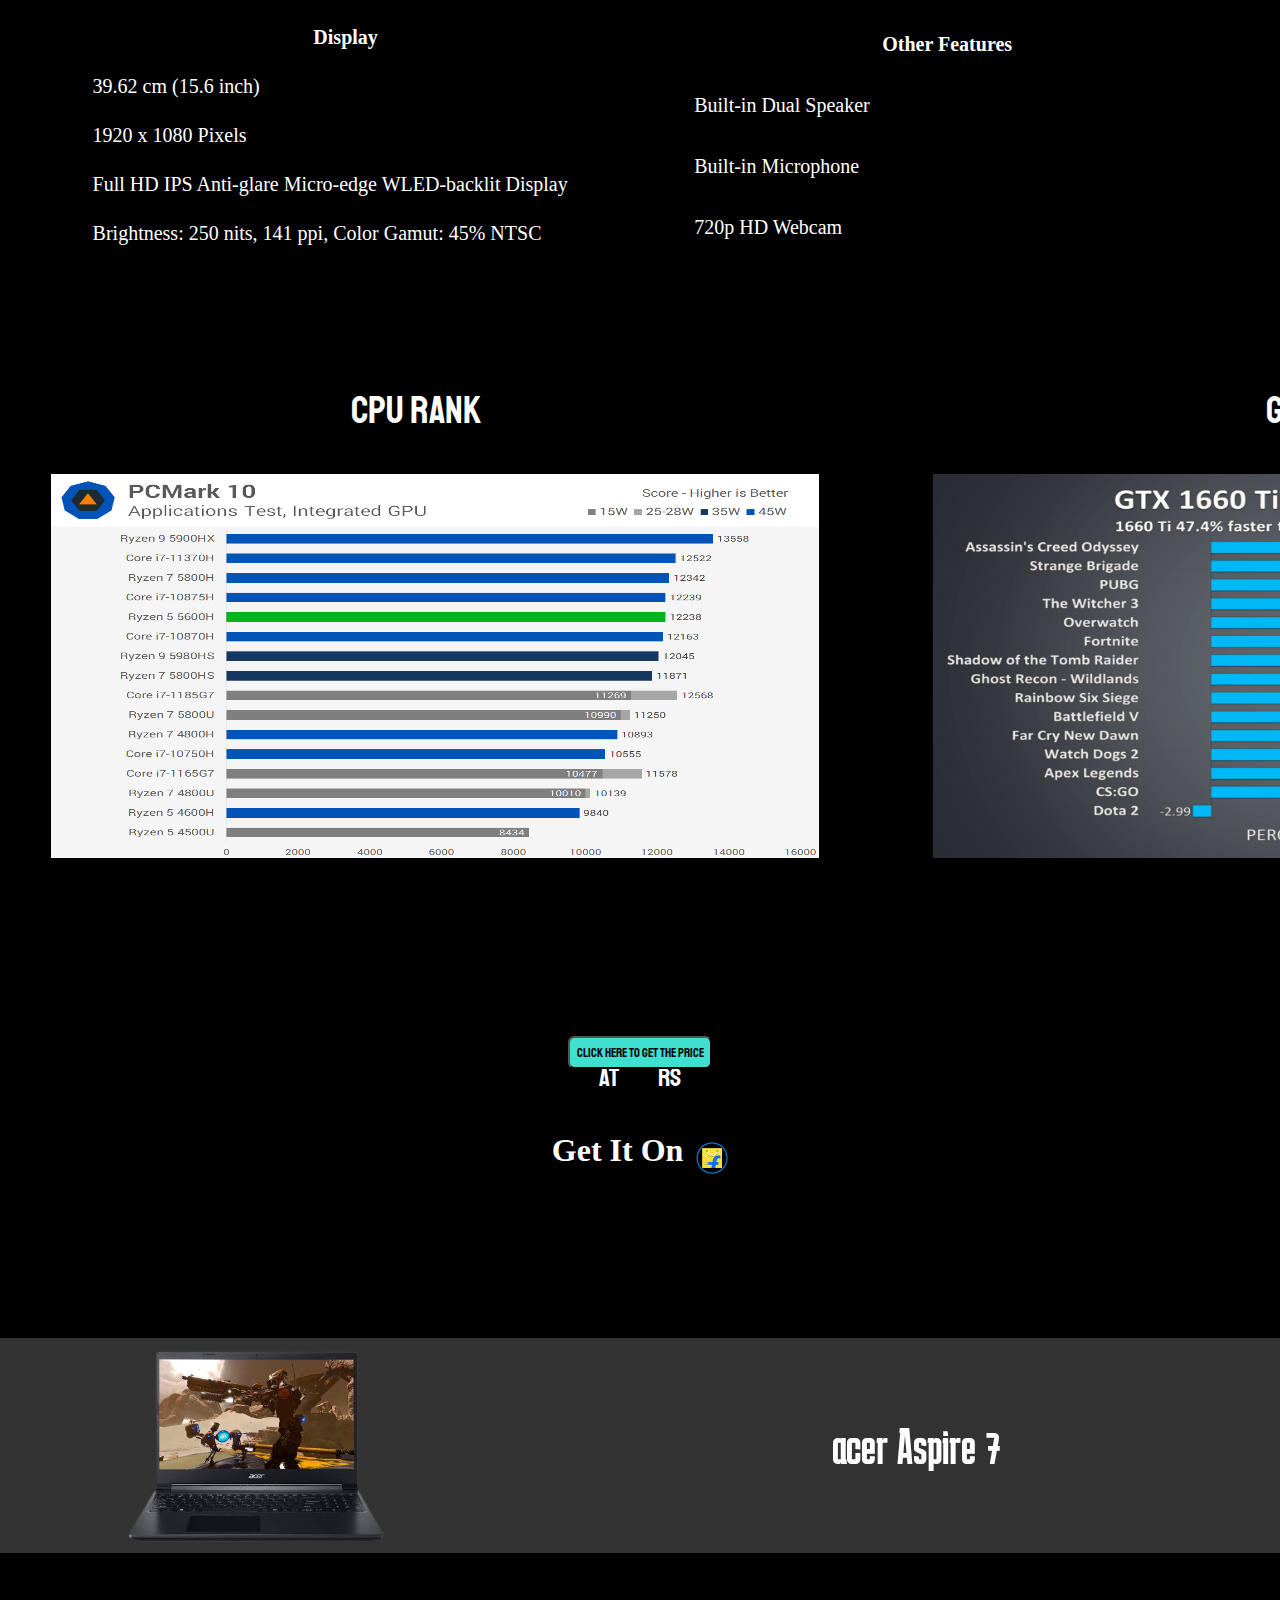
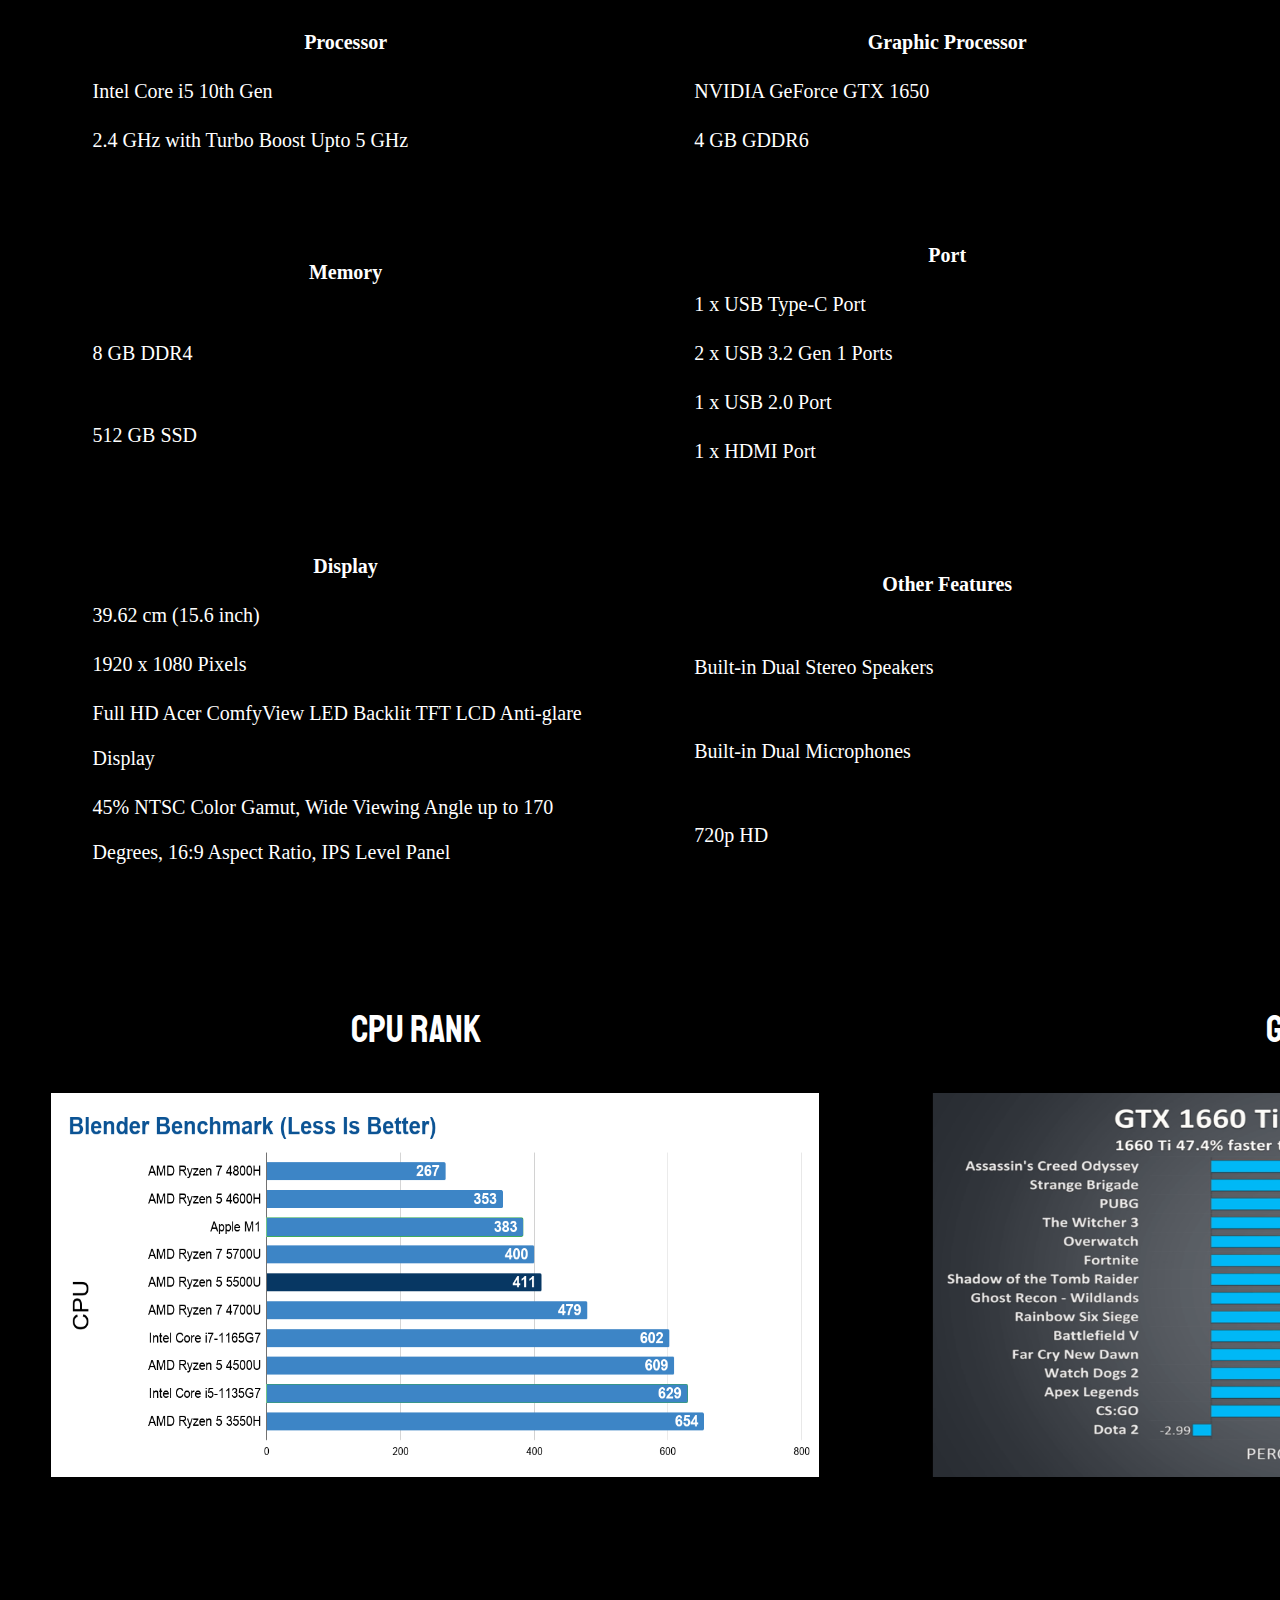
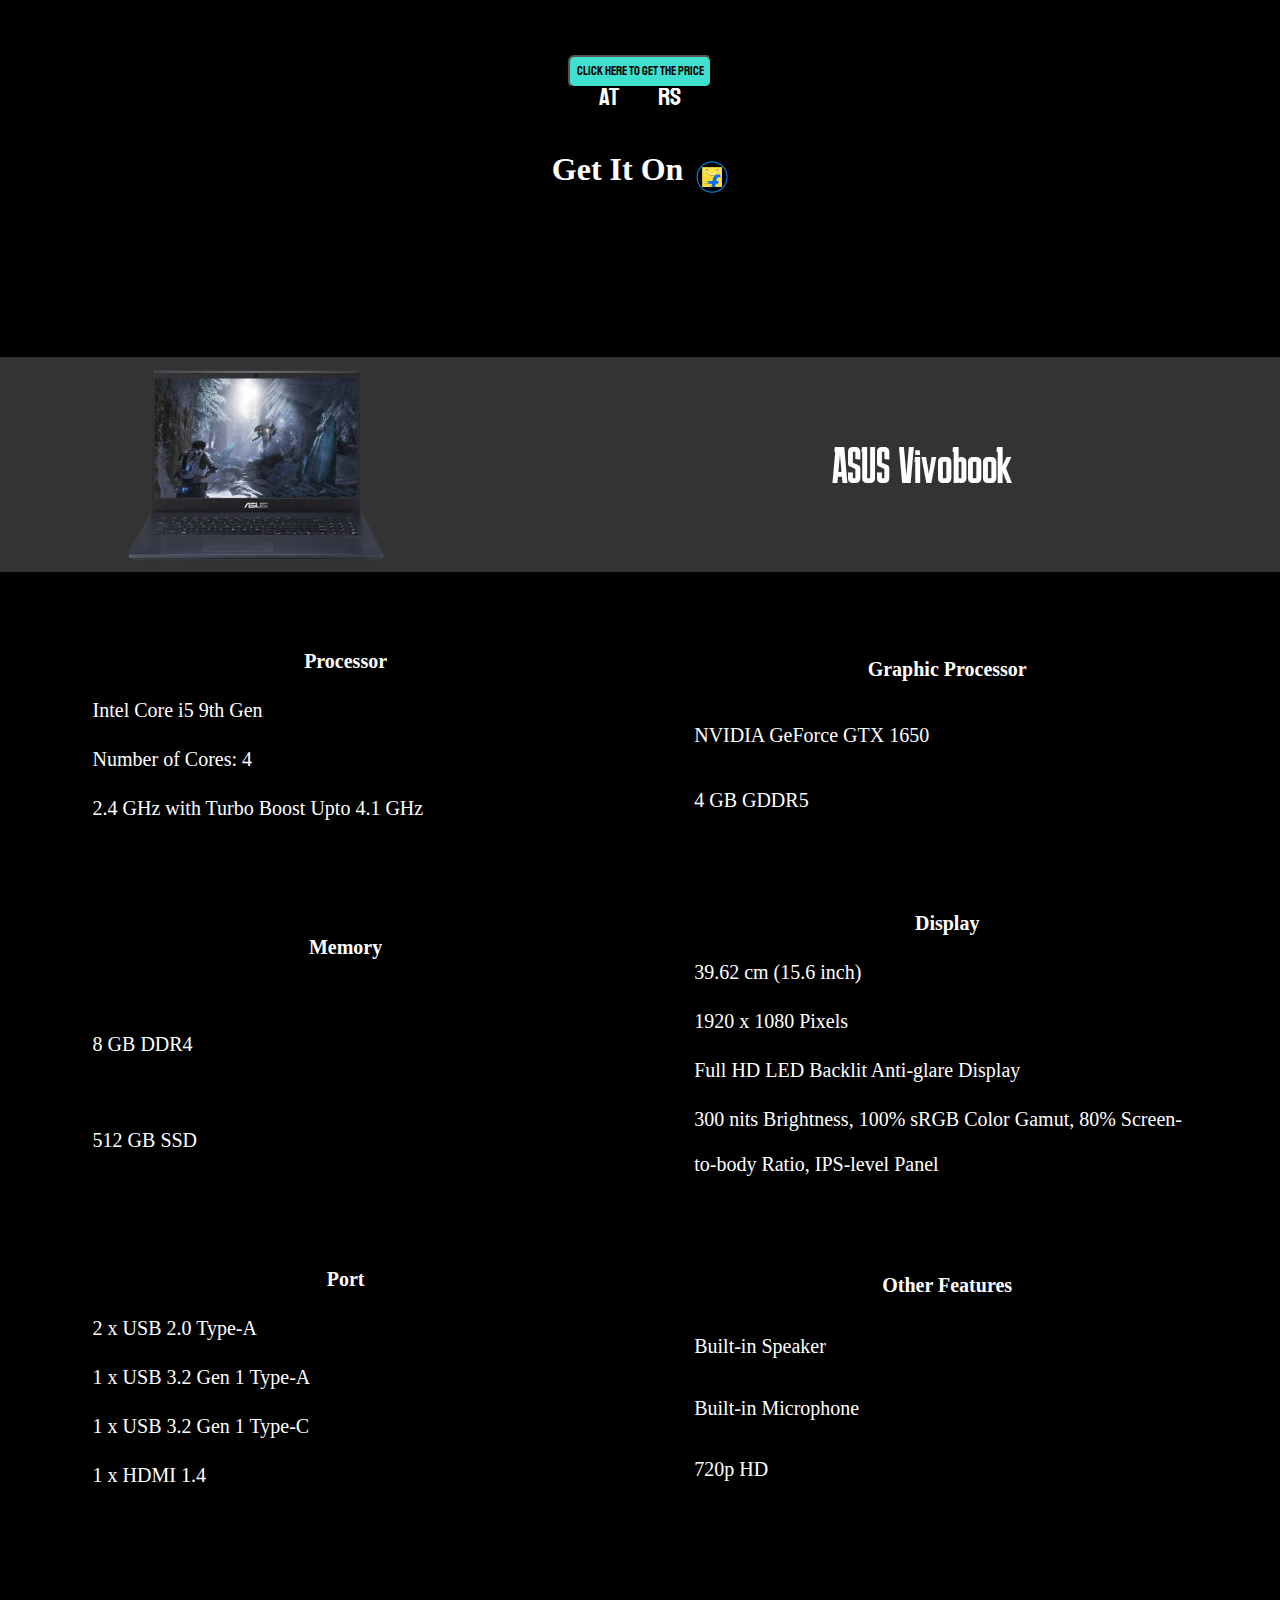
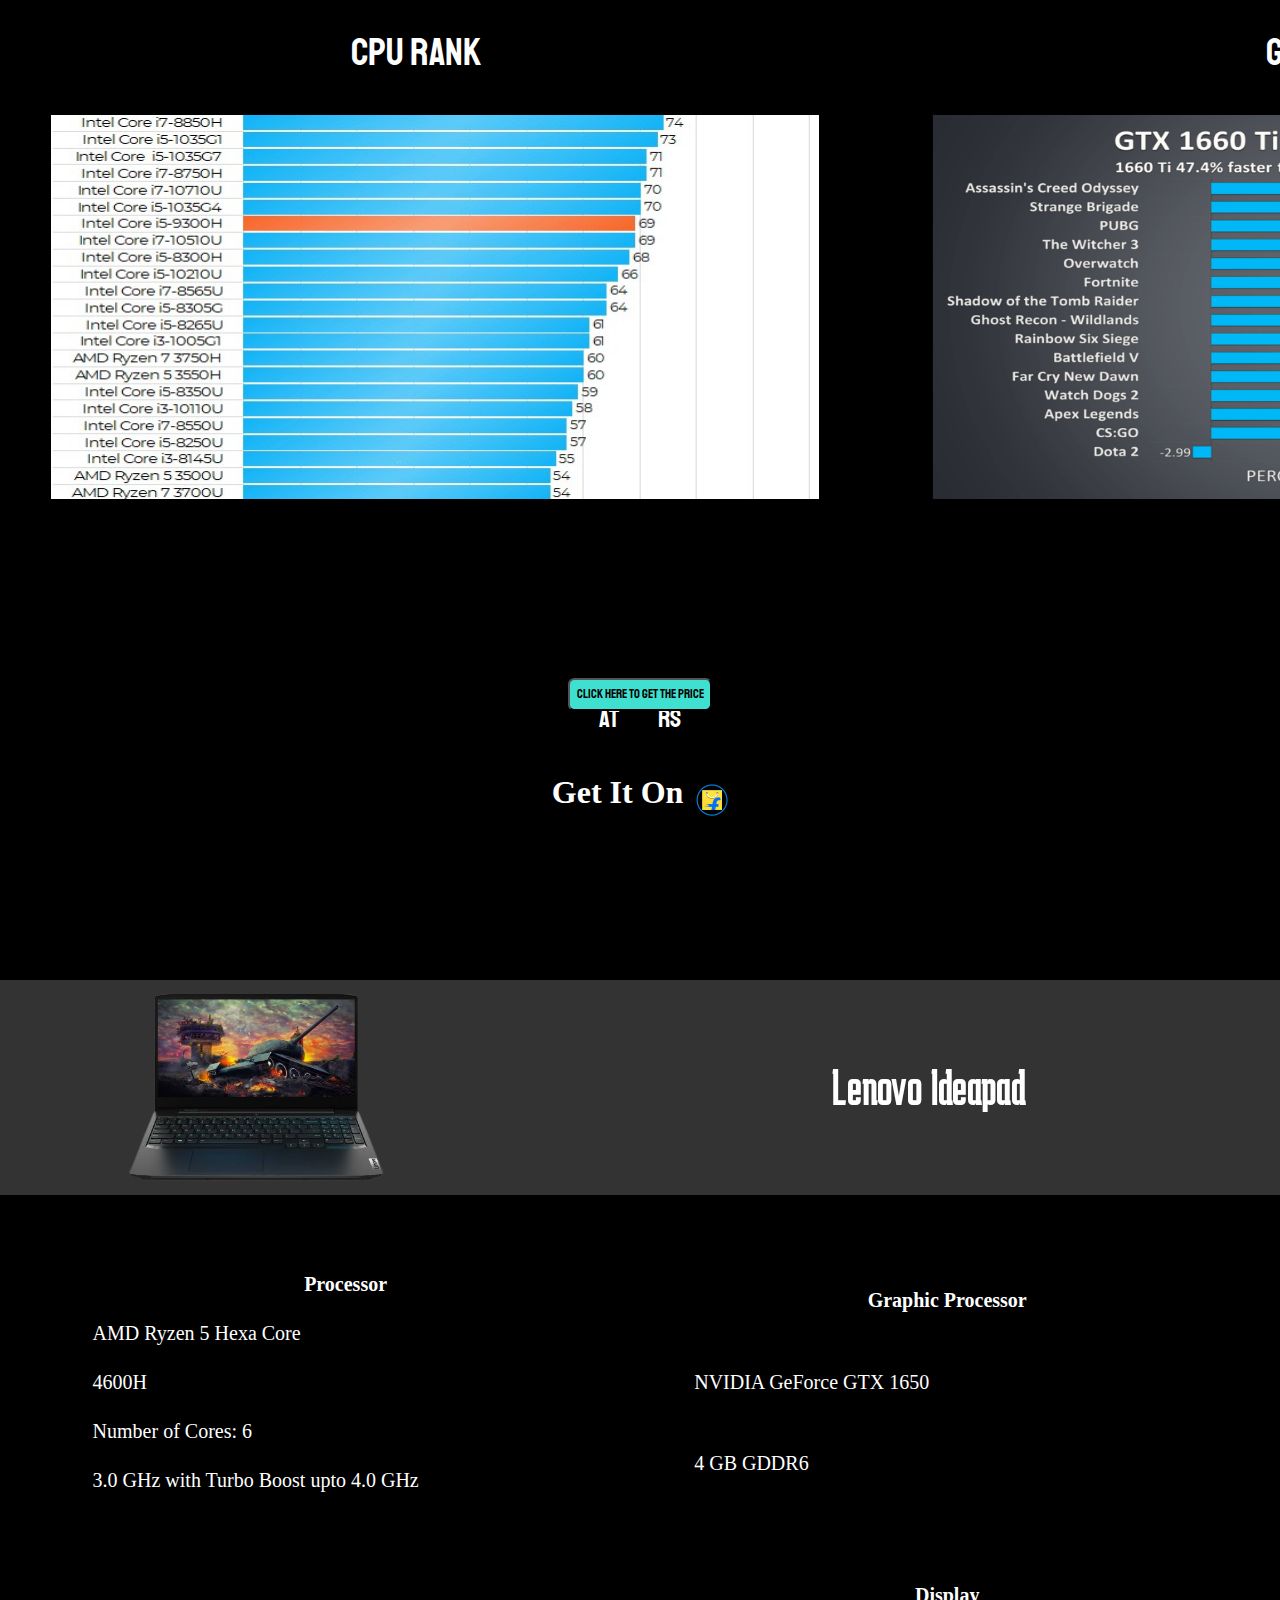
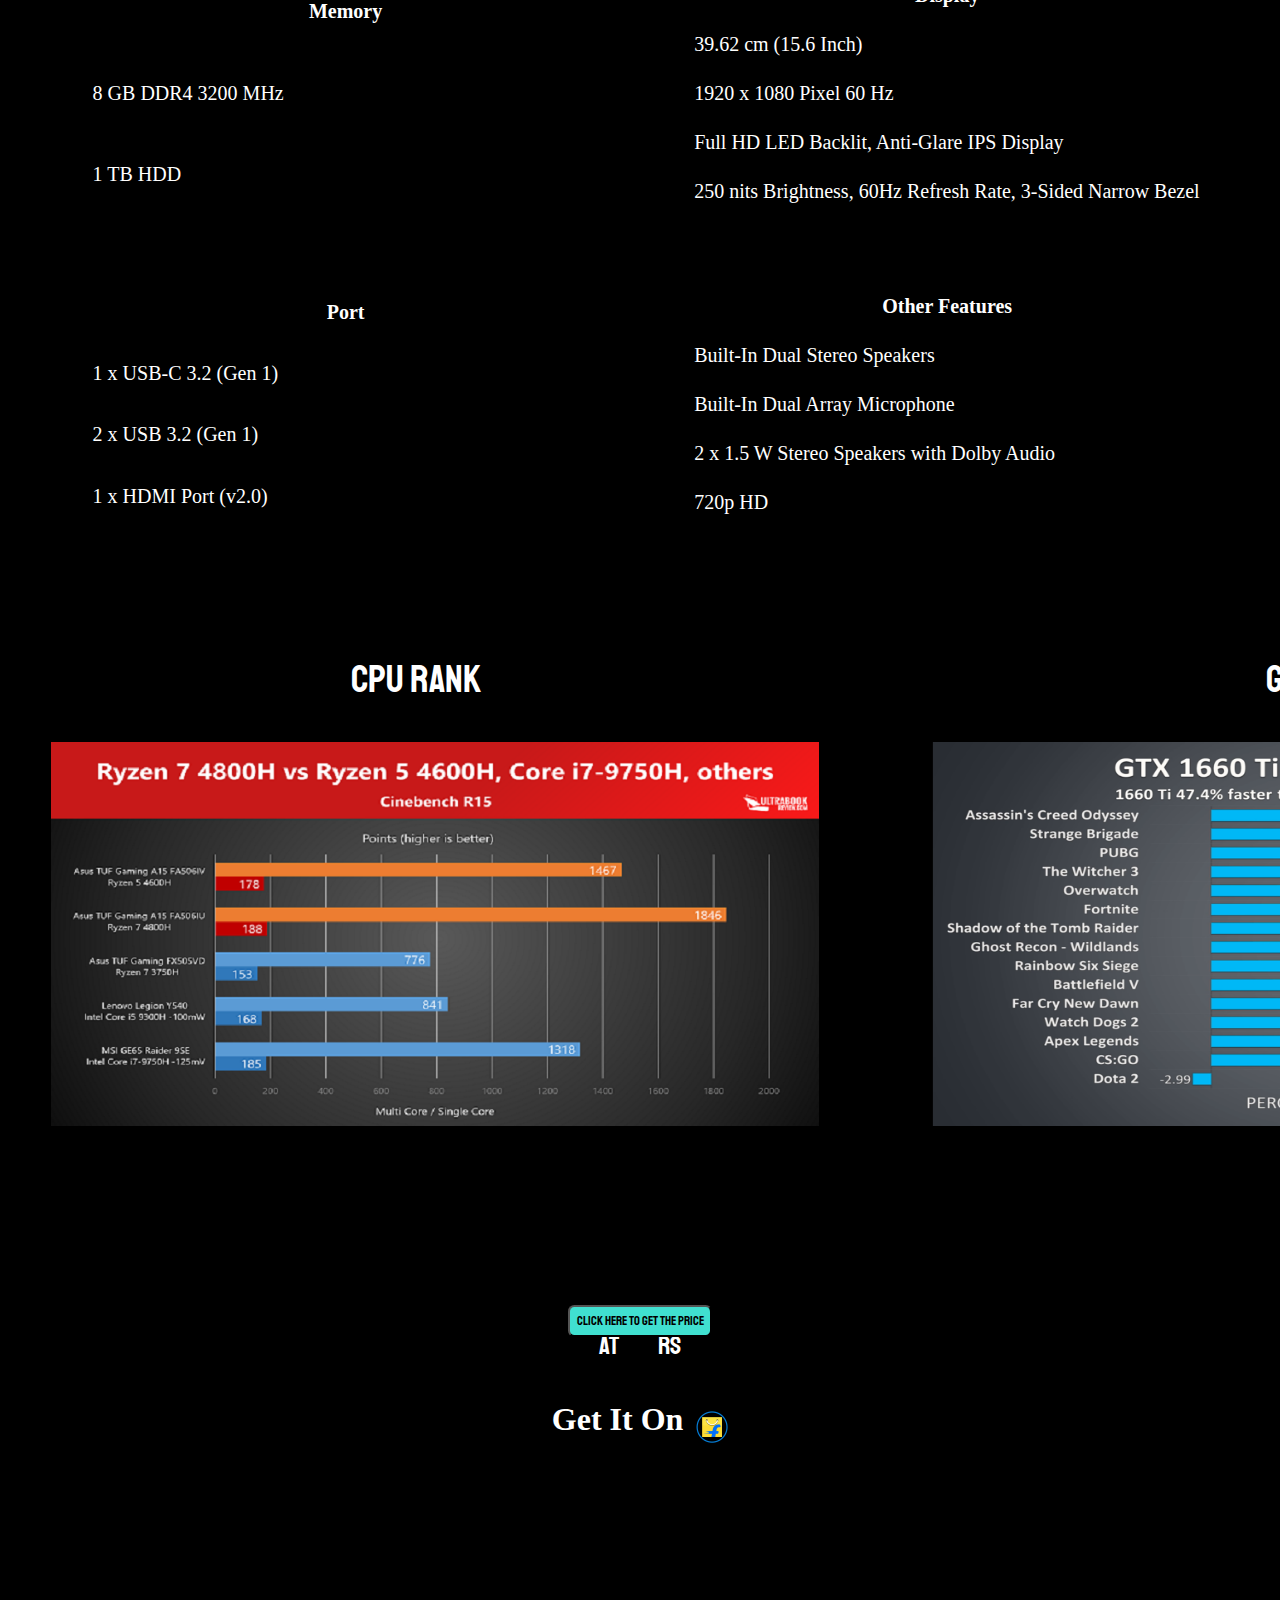
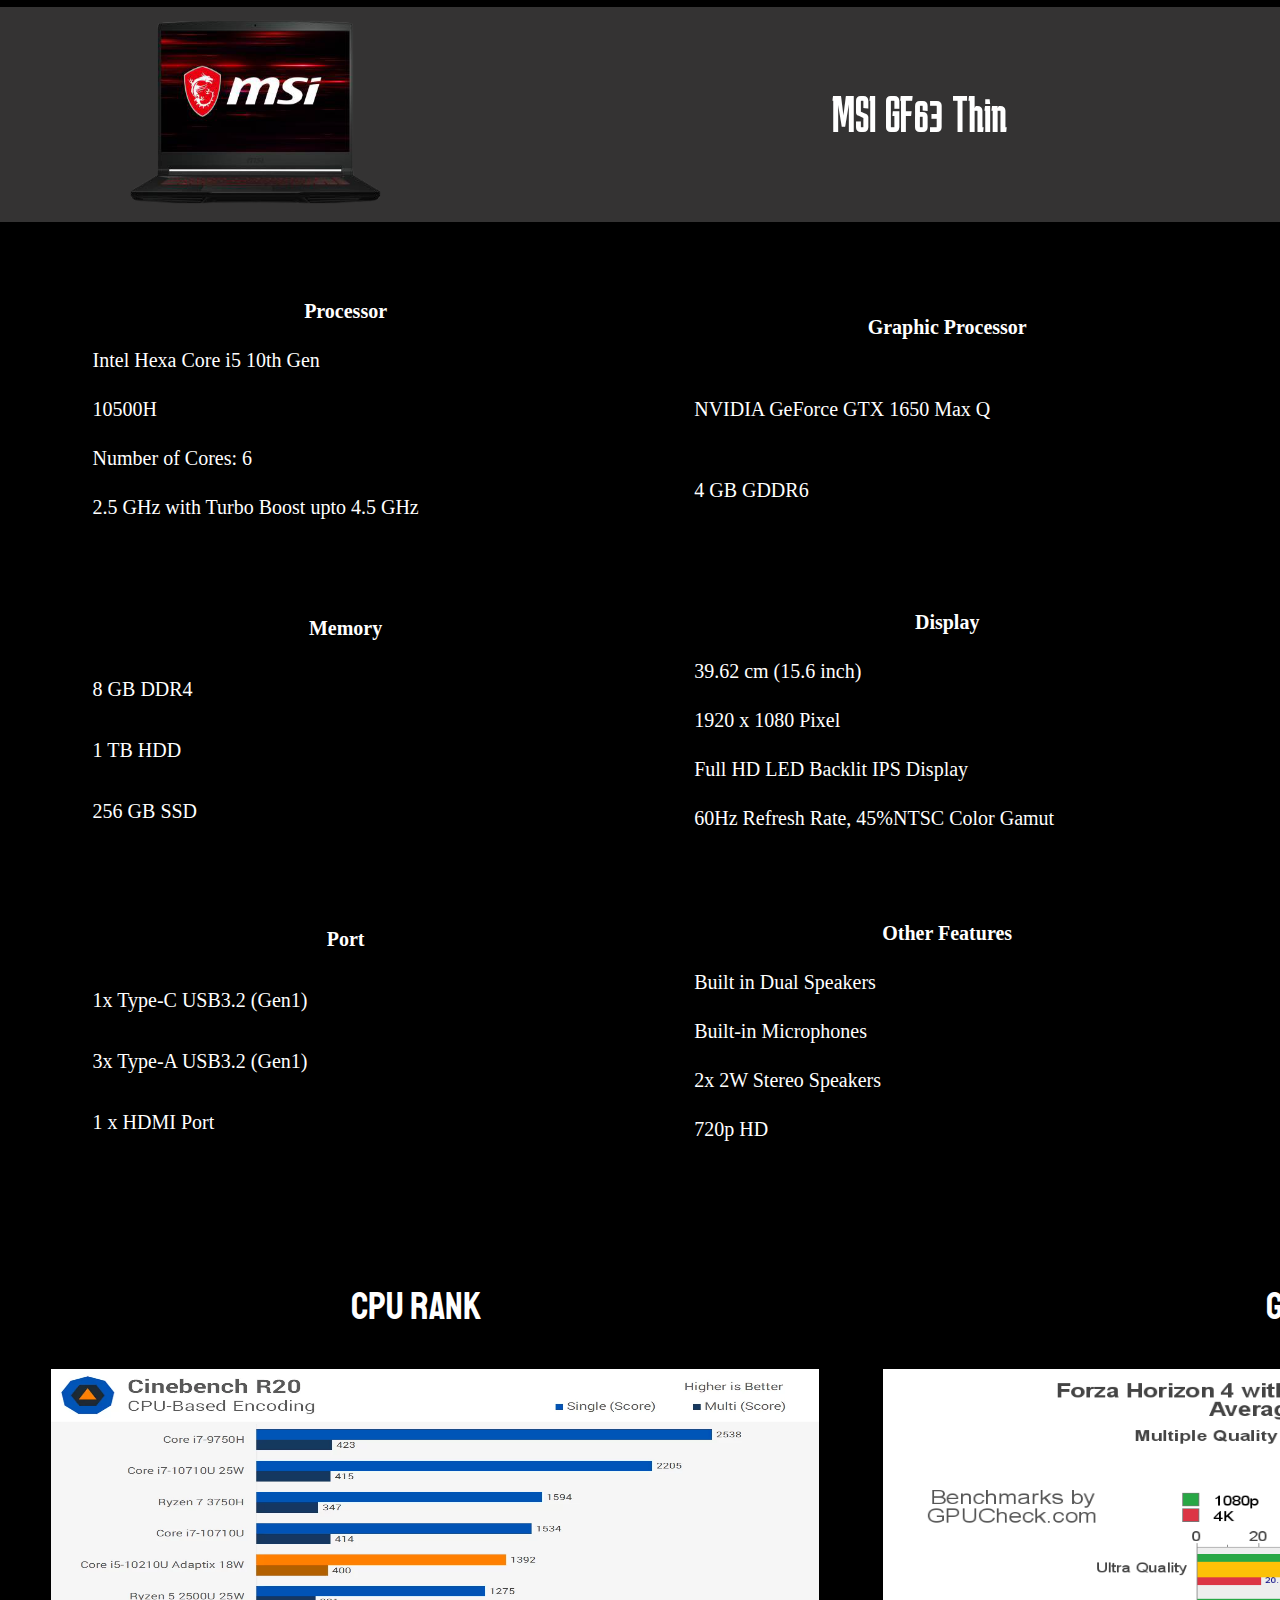
==== commit a1c8fd90: "css" ====
--- a/index1.html
+++ b/index1.html
@@ -32,12 +32,8 @@
         <a href="" class="a">a</a>
         <p class="best">BEST LAPTOPS TO BUY UNDER 60000 RS</p>
         <p class="arrow" onclick="scroll1()">&#8659;</p>
-        </div>
     </div>
-
-    <section class="laptop">
-
-
+    </div>
     <section class="b">
         <div class="first" id="first">
             <img src="images/lenovo.jpeg" alt="" id="lenovo">
@@ -47,123 +43,117 @@
             </div>
         </div>
         <div class="table2">
-        <table class="table table-active table-responsive" id="f">
-            <tr>
-                <th>Processor</th>
-            </tr>
-            <tr>
-                <td>Core i5</td>
-            </tr>
-            <tr>
-                <td>9th Gen</td>
-            </tr>
-            <tr>    
-                <td>2.4 GHz with Turbo Boost Upto 4.1 GHz</td>
-            </tr>
-
-        </table>
-        <table  class="table table-active table-responsive" id="f">
-            <tr>
-                <th>Graphic Card</th>
-            </tr>
-            <tr>
-                <td>NVIDIA GeForce GTX 1650</td>
-            </tr>
-            <tr>
-                <td>4 GB GDDR5</td>
-            </tr>
-        </table>
-        <table  class="table table-active table-responsive" id="f">
-            <tr>
-                <th>Memory</th>
-            </tr>
-            <tr>
-                <td>8 GB DDR4 RAM</td>
-            </tr>
-            <tr>
-                <td>512 GB SSD</td> 
-            </tr>
-        </table>
-        <table  class="table table-active table-responsive" id="f">
-            <tr>
-                <th>Operating System</th>
-            </tr>
-            <tr>
-                <td>Windows 10 Home</td>
-            </tr>
-            <tr>
-                <td>64 bit</td>
-            </tr>
-        </table>
-        <table class="table table-active table-responsive" id="f">
-            <tr>
-                <th>Ports</th>
-            </tr>
-            <tr>
-                <td>1 x USB-C 3.2 Gen 1</td>
-            </tr>
-            <tr>
-                <td>3 x USB 3.2 Gen 1</td>
-            </tr>
-            <tr>
-                <td>1x HDMI 2.0</td>
-            </tr>
-        </table>
-        <table  class="table table-active table-responsive" id="f">
-            <tr>
-                
-                <th>Display</th>
-            </tr>
-            <tr>
-                <td>39.62 cm (15.6 inch)</td>
-            </tr>
-            <tr>
-                <td>1920 x 1080 Pixel</td>
-            </tr>
-            <tr>
-                <td>Full HD IPS 250nits Anti-glare, 60Hz, 45% NTSC</td>
-            </tr>
-        </table>
-        <table  class="table table-active table-responsive" id="f">
-            <tr>
-                <th>Webcam & Speakers</th>
-            </tr>
-            <tr>
-                <td>720p</td>
-            </tr>
-            <tr>
-                <td>Built-in dual array digital microphones</td>
-            </tr>
-            <tr>
-                <td>Built-in Dual Speakers</td>
-            </tr>
-        </table>
-
-    </div>
-       <div class="ranks">
-        <div class="cpu">
-        <p>CPU RANK</p>
-        <img src=" images/Intel-Core-i5-9300H-Benchmark.jpg" alt="" srcset="" id="cpu">
-        </div>
-
-    
-    <div class="gpu">
-        <p>GPU RANK</p>
-        <img src=" images/1650.png" alt="" srcset="" id="gpu">
-</div>
-</div>
-
-    <div class="ranks">
-        <div>
-        <p class="gamingtest">GAMING TEST</p>
-        <iframe class="videos" style="width: 90vw;" src="https://www.youtube.com/embed/__Yq_HEQz28?mute=1" title="YouTube video player" frameborder="0" allow="accelerometer; autoplay; clipboard-write; encrypted-media; gyroscope; picture-in-picture;" allowfullscreen></iframe>
-        </div>
-    </div>
-        <div class="rs"><p>At&nbsp;</p>
+            <table class="table table-active table-responsive" id="f">
+                <tr>
+                    <th>Processor</th>
+                </tr>
+                <tr>
+                    <td>Core i5</td>
+                </tr>
+                <tr>
+                    <td>9th Gen</td>
+                </tr>
+                <tr>
+                    <td>2.4 GHz with Turbo Boost Upto 4.1 GHz</td>
+                </tr>
+
+            </table>
+            <table class="table table-active table-responsive" id="f">
+                <tr>
+                    <th>Graphic Card</th>
+                </tr>
+                <tr>
+                    <td>NVIDIA GeForce GTX 1650</td>
+                </tr>
+                <tr>
+                    <td>4 GB GDDR5</td>
+                </tr>
+            </table>
+            <table class="table table-active table-responsive" id="f">
+                <tr>
+                    <th>Memory</th>
+                </tr>
+                <tr>
+                    <td>8 GB DDR4 RAM</td>
+                </tr>
+                <tr>
+                    <td>512 GB SSD</td>
+                </tr>
+            </table>
+            <table class="table table-active table-responsive" id="f">
+                <tr>
+                    <th>Operating System</th>
+                </tr>
+                <tr>
+                    <td>Windows 10 Home</td>
+                </tr>
+                <tr>
+                    <td>64 bit</td>
+                </tr>
+            </table>
+            <table class="table table-active table-responsive" id="f">
+                <tr>
+                    <th>Ports</th>
+                </tr>
+                <tr>
+                    <td>1 x USB-C 3.2 Gen 1</td>
+                </tr>
+                <tr>
+                    <td>3 x USB 3.2 Gen 1</td>
+                </tr>
+                <tr>
+                    <td>1x HDMI 2.0</td>
+                </tr>
+            </table>
+            <table class="table table-active table-responsive" id="f">
+                <tr>
+
+                    <th>Display</th>
+                </tr>
+                <tr>
+                    <td>39.62 cm (15.6 inch)</td>
+                </tr>
+                <tr>
+                    <td>1920 x 1080 Pixel</td>
+                </tr>
+                <tr>
+                    <td>Full HD IPS 250nits Anti-glare, 60Hz, 45% NTSC</td>
+                </tr>
+            </table>
+            <table class="table table-active table-responsive" id="f">
+                <tr>
+                    <th>Webcam & Speakers</th>
+                </tr>
+                <tr>
+                    <td>720p</td>
+                </tr>
+                <tr>
+                    <td>Built-in dual array digital microphones</td>
+                </tr>
+                <tr>
+                    <td>Built-in Dual Speakers</td>
+                </tr>
+            </table>
+
+        </div>
+        <div class="ranks">
+            <div class="cpu">
+                <p>CPU RANK</p>
+                <img src=" images/Intel-Core-i5-9300H-Benchmark.jpg" alt="" srcset="" id="cpu">
+            </div>
+
+
+            <div class="gpu">
+                <p>GPU RANK</p>
+                <img src=" images/1650.png" alt="" srcset="" id="gpu">
+            </div>
+        </div>
+        <div class="rs">
+            <p>At&nbsp;</p>
             <button class="button1" id="button" onclick="run()">Click here to get the price</button>
-        <div id="value">100</div>
-        <p>&nbsp;RS</p>
-    </div>
+            <div id="value">100</div>
+            <p>&nbsp;RS</p>
+        </div>
 
         <div class="image3">
             <img src=" images/flipkart.png" alt="" srcset="" onclick="one1()">
@@ -181,137 +171,125 @@
             </div>
         </div>
         <div class="table2">
-        <table class="table table-active" id="f">
-            <tr>
-                <th>Processor</th>
-            </tr>
-            <tr>
-                <td>AMD Ryzen 5 Hexa Core</td>
-            </tr>
-            <tr>
-                <td>4600H</td>
-            </tr>
-            <tr>
-                <td>3 GHz with Turbo Boost Upto 4 GHz</td>
-            </tr>
-        </table>
-
-        <table class="table table-active" id="f">
-            <tr>
-                <th>Graphic Card</th>
-            </tr>
-            <tr>
-                <td>NVIDIA GeForce GTX 1650</td>
-            </tr>
-            <tr>
-                <td>4 GB GDDR6</td>
-            </tr>
-            <tr>
-                <td>-</td>
-            </tr>
-        </table>
-
-        <table class="table table-active" id="f">
-            <tr>
-                <th>Memory</th>
-            </tr>
-            <tr>
-                <td>8 GB DDR4 RAM</td>
-            </tr>
-            <tr>
-                <td>256 GB SSD</td>
-            </tr>
-            <tr>
-            <td>1 TB HDD</td>
-            </tr>
-        </table>
-
-        <table class="table table-active" id="f">
-            <tr>
-                <th>Operating System</th>
-            </tr>
-            <tr>
-                <td>Windows 10 Home</td>
-            </tr>
-            <tr>
-                <td>64 bit</td>
-            </tr>
-        </table>
-
-        <table class="table table-active" id="f">
-            <tr>
-                <th>Ports</th>
-            </tr>
-            <tr>
-                <td>1 x USB-C 3.2 Gen 2</td>
-            </tr>
-            <tr>
-                <td>2 x USB 3.2 (1st Gen)</td>
-            </tr>
-            <tr>
-                <td>1x HDMI 2.0,1 x USB 3.2 ((2nd Gen) with Power-off Charging)</td>
-            </tr>
-        </table>
-        <table class="table table-active" id="f">
-            <tr>
-                <th>Display</th>
-            </tr>
-            <tr>
-                <td>39.62 cm (15.6 inch)</td>
-            </tr>
-            <tr>
-                <td>1920 x 1080 Pixel</td>
-            </tr>
-            <tr>
-                <td>Full HD IPS 250nits Anti-glare, 60Hz, 45% NTSC</td>
-            </tr>
-        </table>
-        <table class="table table-active" id="f">
-            <tr>
-                <th>Webcam & Speakers</th>
-            </tr>
-            <tr>
-                <td>720p</td>
-            </tr>
-            <tr>
-                <td>Built-in dual microphones</td>
-            </tr>
-        </table>
-            <tr>
-                <td>Built-in Speakers</td>
-            </tr>
-        </table>
-       </div>
-       <div class="ranks">
-        <div class="cpu">
-            <p>CPU RANK</p>
-            <img src=" images/4600h.png" alt="" srcset="" id="cpu">
-        </div>
-    
-        
-        <div class="gpu">
-            <p>GPU RANK</p>
-            <img src=" images/1650.png" alt="" srcset="" id="gpu">
-        </div>
-    </div>
-
-
-    <div class="ranks">
-        <div>
-        <p class="gamingtest">GAMING TEST</p>
-        <iframe class="videos" src="https://www.youtube.com/embed/hSztpA5u-lw?mute=1" title="YouTube video player" frameborder="0" allow="accelerometer; autoplay; clipboard-write; encrypted-media; gyroscope; picture-in-picture;" allowfullscreen></iframe>
-    </div>
-    <div>
-        <p class="gamingtest">Watch Unboxing</p>
-        <iframe class="videos" src="https://www.youtube.com/embed/TXZ-dhKKZs4?mute=1" title="YouTube video player" frameborder="0" allow="accelerometer; autoplay; clipboard-write; encrypted-media; gyroscope; picture-in-picture;" allowfullscreen></iframe>
-    </div>
-    </div>
-        <div class="rs"><p>At&nbsp;</p>
+            <table class="table table-active" id="f">
+                <tr>
+                    <th>Processor</th>
+                </tr>
+                <tr>
+                    <td>AMD Ryzen 5 Hexa Core</td>
+                </tr>
+                <tr>
+                    <td>4600H</td>
+                </tr>
+                <tr>
+                    <td>3 GHz with Turbo Boost Upto 4 GHz</td>
+                </tr>
+            </table>
+
+            <table class="table table-active" id="f">
+                <tr>
+                    <th>Graphic Card</th>
+                </tr>
+                <tr>
+                    <td>NVIDIA GeForce GTX 1650</td>
+                </tr>
+                <tr>
+                    <td>4 GB GDDR6</td>
+                </tr>
+                <tr>
+                    <td>-</td>
+                </tr>
+            </table>
+
+            <table class="table table-active" id="f">
+                <tr>
+                    <th>Memory</th>
+                </tr>
+                <tr>
+                    <td>8 GB DDR4 RAM</td>
+                </tr>
+                <tr>
+                    <td>256 GB SSD</td>
+                </tr>
+                <tr>
+                    <td>1 TB HDD</td>
+                </tr>
+            </table>
+
+            <table class="table table-active" id="f">
+                <tr>
+                    <th>Operating System</th>
+                </tr>
+                <tr>
+                    <td>Windows 10 Home</td>
+                </tr>
+                <tr>
+                    <td>64 bit</td>
+                </tr>
+            </table>
+
+            <table class="table table-active" id="f">
+                <tr>
+                    <th>Ports</th>
+                </tr>
+                <tr>
+                    <td>1 x USB-C 3.2 Gen 2</td>
+                </tr>
+                <tr>
+                    <td>2 x USB 3.2 (1st Gen)</td>
+                </tr>
+                <tr>
+                    <td>1x HDMI 2.0,1 x USB 3.2 ((2nd Gen) with Power-off Charging)</td>
+                </tr>
+            </table>
+            <table class="table table-active" id="f">
+                <tr>
+                    <th>Display</th>
+                </tr>
+                <tr>
+                    <td>39.62 cm (15.6 inch)</td>
+                </tr>
+                <tr>
+                    <td>1920 x 1080 Pixel</td>
+                </tr>
+                <tr>
+                    <td>Full HD IPS 250nits Anti-glare, 60Hz, 45% NTSC</td>
+                </tr>
+            </table>
+            <table class="table table-active" id="f">
+                <tr>
+                    <th>Webcam & Speakers</th>
+                </tr>
+                <tr>
+                    <td>720p</td>
+                </tr>
+                <tr>
+                    <td>Built-in dual microphones</td>
+                </tr>
+                <tr>
+                    <td>Built-in Speakers</td>
+                </tr>
+            </table>
+        </div>
+        <div class="ranks">
+            <div class="cpu">
+                <p>CPU RANK</p>
+                <img src=" images/4600h.png" alt="" srcset="" id="cpu">
+            </div>
+
+
+            <div class="gpu">
+                <p>GPU RANK</p>
+                <img src=" images/1650.png" alt="" srcset="" id="gpu">
+            </div>
+        </div>
+        <div class="rs">
+            <p>At&nbsp;</p>
             <button class="button1" id="button1" onclick="run1()">Click here to get the price</button>
             <div id="value2">100</div>
             <p>&nbsp;RS</p>
         </div>
-        
+
         <div class="image3">
             <img src=" images/flipkart.png" alt="" srcset="" onclick="two1()">
         </div>
@@ -328,128 +306,119 @@
         </div>
 
         <div class="table2">
-        <table class="table table-active" id="f">
-            <tr>
-                <th>Processor</th>
-            </tr>
-            <tr>
-                <td>AMD Ryzen 5 Hexa Core</td>
-            </tr>
-            <tr>
-                <td>4600H</td>
-            </tr>
-            <tr>
-                <td>Number of Cores: 6</td>
-            </tr>
-            <tr>
-                <td>3.0 GHz with Turbo Boost Upto 4.0 GHz</td>
-            </tr>
-
-        </table>
-        <table class="table table-active" id="f">
-            <tr>
-                <th>Graphic Card</th>
-            </tr>
-            <tr>
-                <td>NVIDIA GeForce GTX 1650</td>
-            </tr>
-            <tr>
-                <td>4 GB GDDR6</td>
-            </tr>
-        </table>
-        <table class="table table-active" id="f">
-            <tr>
-                <th>Memory</th>
-            </tr>
-            <tr>
-                <td>8 GB DDR4</td>
-            </tr>
-            <tr>
-                <td>512 GB SSD</td>
-            </tr>
-        </table>
-        <table class="table table-active" id="f">
-            <tr>
-                <th>Ports</th>
-            </tr>
-            <tr>
-                <td>1 x SuperSpeed USB Type-C 5Gbps Signaling Rate</td>
-            </tr>
-            <tr>
-                <td>1 x SuperSpeed USB Type-A 5Gbps Signaling Rate</td>
-            </tr>
-            <tr>
-                <td>1 x USB 2.0 Type-A (HP Sleep and Charge)</td>
-            </tr>
-            <tr>
-                <td>1 x HDMI 2.0</td>
-            </tr>
-            <tr>
-                <td>1 x Multi-format SD Media Card Reader</td>
-            </tr>
-        </table>
-        <table class="table table-active" id="f">
-            <tr>
-                <th>Display</th>
-            </tr>
-            <tr>
-                <td>39.62 cm (15.6 inch)</td>
-            </tr>
-            <tr>
-                <td>1920 x 1080 Pixels</td>
-            </tr>
-            <tr>
-                <td>Full HD IPS Anti-glare Micro-edge WLED-backlit Display</td>
-            </tr>
-            <tr>
-                <td>Brightness: 250 nits, 141 ppi, Color Gamut: 45% NTSC</td>
-            </tr>
-        </table>
-        <table class="table table-active" id="f">
-            <tr>
-                <th>Other Features</th>
-            </tr>
-            <tr>
-                <td>Built-in Dual Speaker</td>
-            </tr>
-            <tr>
-                <td>Built-in Microphone</td>
-            </tr>
-            <tr>
-                <td>720p HD Webcam</td>
-            </tr>
-        </table>
-    </div>
-       
-    <div class="ranks">
-        <div class="cpu">
-            <p>CPU RANK</p>
-            <img src="images/ryzen55600h.png" alt="" srcset="" id="cpu">
-        </div>
-    
-        
-        <div class="gpu">
-            <p>GPU RANK</p>
-            <img src="images/1650.png" alt="" srcset="" id="gpu">
-        </div>
-    </div>
-
-    <div class="ranks">
-        <div>
-        <p class="gamingtest">GAMING TEST</p>
-        <iframe class="videos" src="https://www.youtube.com/embed/_BGe-EGLNVY?mute=1" title="YouTube video player" frameborder="0" allow="accelerometer; autoplay; clipboard-write; encrypted-media; gyroscope; picture-in-picture;" allowfullscreen></iframe>
-    </div>
-    <div>
-        <p class="gamingtest">Watch Unboxing</p>
-        <iframe class="videos" src="https://www.youtube.com/embed/DWObdBitXjU?mute=1" title="YouTube video player" frameborder="0" allow="accelerometer; autoplay; clipboard-write; encrypted-media; gyroscope; picture-in-picture;" allowfullscreen></iframe>
-    </div>
-    </div>
-        <div class="rs"><p>At&nbsp;</p>
+            <table class="table table-active" id="f">
+                <tr>
+                    <th>Processor</th>
+                </tr>
+                <tr>
+                    <td>AMD Ryzen 5 Hexa Core</td>
+                </tr>
+                <tr>
+                    <td>4600H</td>
+                </tr>
+                <tr>
+                    <td>Number of Cores: 6</td>
+                </tr>
+                <tr>
+                    <td>3.0 GHz with Turbo Boost Upto 4.0 GHz</td>
+                </tr>
+
+            </table>
+            <table class="table table-active" id="f">
+                <tr>
+                    <th>Graphic Card</th>
+                </tr>
+                <tr>
+                    <td>NVIDIA GeForce GTX 1650</td>
+                </tr>
+                <tr>
+                    <td>4 GB GDDR6</td>
+                </tr>
+            </table>
+            <table class="table table-active" id="f">
+                <tr>
+                    <th>Memory</th>
+                </tr>
+                <tr>
+                    <td>8 GB DDR4</td>
+                </tr>
+                <tr>
+                    <td>512 GB SSD</td>
+                </tr>
+            </table>
+            <table class="table table-active" id="f">
+                <tr>
+                    <th>Ports</th>
+                </tr>
+                <tr>
+                    <td>1 x SuperSpeed USB Type-C 5Gbps Signaling Rate</td>
+                </tr>
+                <tr>
+                    <td>1 x SuperSpeed USB Type-A 5Gbps Signaling Rate</td>
+                </tr>
+                <tr>
+                    <td>1 x USB 2.0 Type-A (HP Sleep and Charge)</td>
+                </tr>
+                <tr>
+                    <td>1 x HDMI 2.0</td>
+                </tr>
+                <tr>
+                    <td>1 x Multi-format SD Media Card Reader</td>
+                </tr>
+            </table>
+            <table class="table table-active" id="f">
+                <tr>
+                    <th>Display</th>
+                </tr>
+                <tr>
+                    <td>39.62 cm (15.6 inch)</td>
+                </tr>
+                <tr>
+                    <td>1920 x 1080 Pixels</td>
+                </tr>
+                <tr>
+                    <td>Full HD IPS Anti-glare Micro-edge WLED-backlit Display</td>
+                </tr>
+                <tr>
+                    <td>Brightness: 250 nits, 141 ppi, Color Gamut: 45% NTSC</td>
+                </tr>
+            </table>
+            <table class="table table-active" id="f">
+                <tr>
+                    <th>Other Features</th>
+                </tr>
+                <tr>
+                    <td>Built-in Dual Speaker</td>
+                </tr>
+                <tr>
+                    <td>Built-in Microphone</td>
+                </tr>
+                <tr>
+                    <td>720p HD Webcam</td>
+                </tr>
+            </table>
+        </div>
+
+        <div class="ranks">
+            <div class="cpu">
+                <p>CPU RANK</p>
+                <img src="images/ryzen55600h.png" alt="" srcset="" id="cpu">
+            </div>
+
+
+            <div class="gpu">
+                <p>GPU RANK</p>
+                <img src="images/1650.png" alt="" srcset="" id="gpu">
+            </div>
+        </div>
+
+        <div class="rs">
+            <p>At&nbsp;</p>
             <button class="button1" id="button2" onclick="run2()">Click here to get the price</button>
             <div class="value" id="value3">100</div>
             <p>&nbsp;RS</p>
         </div>
-        
+
         <div class="image3">
             <img src="images/flipkart.png" alt="" srcset="" onclick="three1()">
         </div>
@@ -467,118 +436,109 @@
         </div>
 
         <div class="table2">
-        <table class="table table-active" id="f">
-            <tr>
-                <th>Processor</th>
-            </tr>
-            <tr>
-                <td>Intel Core i5 10th Gen</td>
-            </tr>
-            <tr>
-                <td>2.4 GHz with Turbo Boost Upto 5 GHz</td>
-            </tr>
-        </table>
-        <table class="table table-active" id="f">
-            <tr>
-                <th>Graphic Processor</th>
-            </tr>
-            <tr>
-                <td>NVIDIA GeForce GTX 1650</td>
-            </tr>
-            <tr>
-                <td>4 GB GDDR6</td>
-            </tr>
-        </table>
-        <table class="table table-active" id="f">
-            <tr>
-                <th>Memory</th>
-            </tr>
-            <tr>
-                <td>8 GB DDR4</td>
-            </tr>
-            <tr>
-                <td>512 GB SSD</td>
-            </tr>
-        </table>
-        <table class="table table-active" id="f">
-            <tr>
-                <th>Port</th>
-            </tr>
-            <tr>
-                <td>1 x USB Type-C Port</td>
-            </tr>
-            <tr>
-                <td>2 x USB 3.2 Gen 1 Ports</td>
-            </tr>
-            <tr>
-                <td>1 x USB 2.0 Port</td>
-            </tr>
-            <tr>
-                <td>1 x HDMI Port</td>
-            </tr>
-        </table>
-        <table class="table table-active" id="f">
-            <tr>
-                <th>Display</th>
-            </tr>
-            <tr>
-                <td>39.62 cm (15.6 inch)</td>
-            </tr>
-            <tr>
-                <td>1920 x 1080 Pixels</td>
-            </tr>
-            <tr>
-                <td>Full HD Acer ComfyView LED Backlit TFT LCD Anti-glare Display</td>
-            </tr>
-            <tr>
-                <td>45% NTSC Color Gamut, Wide Viewing Angle up to 170 Degrees, 16:9 Aspect Ratio, IPS Level Panel</td>
-            </tr>
-        </table>
-        <table class="table table-active" id="f">
-            <tr>
-                <th>Other Features</th>
-            </tr>
-            <tr>
-                <td>Built-in Dual Stereo Speakers</td>
-            </tr>
-            <tr>
-                <td>Built-in Dual Microphones</td>
-            </tr>
-            <tr>
-                <td>720p HD</td>
-            </tr>
-        </table>
-    </div>
-       
-    <div class="ranks">
-        <div class="cpu">
-            <p>CPU RANK</p>
-            <img src="images/ryzen55500u.png" alt="" srcset="" id="cpu">
-        </div>
-    
-        
-        <div class="gpu">
-            <p>GPU RANK</p>
-            <img src="images/1650.png" alt="" srcset="" id="gpu">
-        </div>
-    </div>
-
-    <div class="ranks">
-        <div>
-        <p class="gamingtest">GAMING TEST</p>
-        <iframe class="videos" src="https://www.youtube.com/embed/gdRInkhJPJs?mute=1" title="YouTube video player" frameborder="0" allow="accelerometer; autoplay; clipboard-write; encrypted-media; gyroscope; picture-in-picture;" allowfullscreen></iframe>
-    </div>
-    <div>
-        <p class="gamingtest">Watch Unboxing</p>
-        <iframe class="videos" src="https://www.youtube.com/embed/6T5pedmov1w?mute=1" title="YouTube video player" frameborder="0" allow="accelerometer; autoplay; clipboard-write; encrypted-media; gyroscope; picture-in-picture;" allowfullscreen></iframe>
-    </div>
-    </div>
-        <div class="rs"><p>At&nbsp;</p>
+            <table class="table table-active" id="f">
+                <tr>
+                    <th>Processor</th>
+                </tr>
+                <tr>
+                    <td>Intel Core i5 10th Gen</td>
+                </tr>
+                <tr>
+                    <td>2.4 GHz with Turbo Boost Upto 5 GHz</td>
+                </tr>
+            </table>
+            <table class="table table-active" id="f">
+                <tr>
+                    <th>Graphic Processor</th>
+                </tr>
+                <tr>
+                    <td>NVIDIA GeForce GTX 1650</td>
+                </tr>
+                <tr>
+                    <td>4 GB GDDR6</td>
+                </tr>
+            </table>
+            <table class="table table-active" id="f">
+                <tr>
+                    <th>Memory</th>
+                </tr>
+                <tr>
+                    <td>8 GB DDR4</td>
+                </tr>
+                <tr>
+                    <td>512 GB SSD</td>
+                </tr>
+            </table>
+            <table class="table table-active" id="f">
+                <tr>
+                    <th>Port</th>
+                </tr>
+                <tr>
+                    <td>1 x USB Type-C Port</td>
+                </tr>
+                <tr>
+                    <td>2 x USB 3.2 Gen 1 Ports</td>
+                </tr>
+                <tr>
+                    <td>1 x USB 2.0 Port</td>
+                </tr>
+                <tr>
+                    <td>1 x HDMI Port</td>
+                </tr>
+            </table>
+            <table class="table table-active" id="f">
+                <tr>
+                    <th>Display</th>
+                </tr>
+                <tr>
+                    <td>39.62 cm (15.6 inch)</td>
+                </tr>
+                <tr>
+                    <td>1920 x 1080 Pixels</td>
+                </tr>
+                <tr>
+                    <td>Full HD Acer ComfyView LED Backlit TFT LCD Anti-glare Display</td>
+                </tr>
+                <tr>
+                    <td>45% NTSC Color Gamut, Wide Viewing Angle up to 170 Degrees, 16:9 Aspect Ratio, IPS Level
+                        Panel</td>
+                </tr>
+            </table>
+            <table class="table table-active" id="f">
+                <tr>
+                    <th>Other Features</th>
+                </tr>
+                <tr>
+                    <td>Built-in Dual Stereo Speakers</td>
+                </tr>
+                <tr>
+                    <td>Built-in Dual Microphones</td>
+                </tr>
+                <tr>
+                    <td>720p HD</td>
+                </tr>
+            </table>
+        </div>
+
+        <div class="ranks">
+            <div class="cpu">
+                <p>CPU RANK</p>
+                <img src="images/ryzen55500u.png" alt="" srcset="" id="cpu">
+            </div>
+
+
+            <div class="gpu">
+                <p>GPU RANK</p>
+                <img src="images/1650.png" alt="" srcset="" id="gpu">
+            </div>
+        </div>
+        <div class="rs">
+            <p>At&nbsp;</p>
             <button class="button1" id="button3" onclick="run3()">Click here to get the price</button>
             <div id="value4">100</div>
             <p>&nbsp;RS</p>
         </div>
-        
+
         <div class="image3">
             <img src="images/flipkart.png" alt="" srcset="" onclick="four1()">
         </div>
@@ -594,122 +554,113 @@
         </div>
 
         <div class="table2">
-        <table class="table table-active" id="f">
-            <tr>
-                <th>Processor</th>
-            </tr>
-            <tr>
-                <td>Intel Core i5 9th Gen</td>
-            </tr>
-            <tr>
-                <td>Number of Cores: 4</td>
-            </tr>
-            <tr>
-                <td>2.4 GHz with Turbo Boost Upto 4.1 GHz</td>
-            </tr>
-        </table>
-        <table class="table table-active" id="f">
-            <tr>
-                <th>Graphic Processor</th>
-            </tr>
-            <tr>
-                <td>NVIDIA GeForce GTX 1650</td>
-            </tr>
-            <tr>
-                <td>4 GB GDDR5</td>
-            </tr>
-        </table>
-        <table class="table table-active" id="f">
-            <tr>
-                <th>Memory</th>
-            </tr>
-            <tr>
-                <td>8 GB DDR4</td>
-            </tr>
-            <tr>
-                <td>512 GB SSD</td>
-            </tr>
-        </table>
-        <table class="table table-active" id="f">
-            <tr>
-                <th>Display</th>
-            </tr>
-            <tr>
-                <td>39.62 cm (15.6 inch)</td>
-            </tr>
-            <tr>
-                <td>1920 x 1080 Pixels</td>
-            </tr>
-            <tr>
-                <td>Full HD LED Backlit Anti-glare Display</td>
-            </tr>
-            <tr>
-                <td>300 nits Brightness, 100% sRGB Color Gamut, 80% Screen-to-body Ratio, IPS-level Panel</td>
-            </tr>
-        </table>
-        <table class="table table-active" id="f">
-            <tr>
-                <th>Port</th>
-            </tr>
-            <tr>
-                <td>2 x USB 2.0 Type-A</td>
-            </tr>
-            <tr>
-                <td>1 x USB 3.2 Gen 1 Type-A</td>
-            </tr>
-            <tr>
-                <td>1 x USB 3.2 Gen 1 Type-C</td>
-            </tr>
-            <tr>
-                <td>1 x HDMI 1.4</td>
-            </tr>
-        </table>
-        <table class="table table-active" id="f">
-            <tr>
-                <th>Other Features</th>
-            </tr>
-            <tr>
-                <td>Built-in Speaker</td>
-            </tr>
-            <tr>
-                <td>Built-in Microphone</td>
-            </tr>
-            <tr>
-                <td>720p HD</td>
-            </tr>
-        </table>
-    </div>
-       
-    <div class="ranks">
-        <div class="cpu">
-            <p>CPU RANK</p>
-            <img src="images/Intel-Core-i5-9300H-Benchmark.jpg" alt="" srcset="" id="cpu">
-        </div>
-    
-        
-        <div class="gpu">
-            <p>GPU RANK</p>
-            <img src="images/1650.png" alt="" srcset="" id="gpu">
-        </div>
-    </div>
-
-    <div class="ranks">
-        <div>
-        <p class="gamingtest">GAMING TEST</p>
-        <iframe class="videos" src="https://www.youtube.com/embed/pvaf-ykDYs8?mute=1" title="YouTube video player" frameborder="0" allow="accelerometer; autoplay; clipboard-write; encrypted-media; gyroscope; picture-in-picture;" allowfullscreen></iframe>
-    </div>
-    <div>
-        <p class="gamingtest">Watch Unboxing</p>
-        <iframe class="videos" src="https://www.youtube.com/embed/d3gxJQ3TY-A?mute=1" title="YouTube video player" frameborder="0" allow="accelerometer; autoplay; clipboard-write; encrypted-media; gyroscope; picture-in-picture;" allowfullscreen></iframe>
-    </div>
-    </div>
-
-        <div class="rs"><p>At&nbsp;</p>
+            <table class="table table-active" id="f">
+                <tr>
+                    <th>Processor</th>
+                </tr>
+                <tr>
+                    <td>Intel Core i5 9th Gen</td>
+                </tr>
+                <tr>
+                    <td>Number of Cores: 4</td>
+                </tr>
+                <tr>
+                    <td>2.4 GHz with Turbo Boost Upto 4.1 GHz</td>
+                </tr>
+            </table>
+            <table class="table table-active" id="f">
+                <tr>
+                    <th>Graphic Processor</th>
+                </tr>
+                <tr>
+                    <td>NVIDIA GeForce GTX 1650</td>
+                </tr>
+                <tr>
+                    <td>4 GB GDDR5</td>
+                </tr>
+            </table>
+            <table class="table table-active" id="f">
+                <tr>
+                    <th>Memory</th>
+                </tr>
+                <tr>
+                    <td>8 GB DDR4</td>
+                </tr>
+                <tr>
+                    <td>512 GB SSD</td>
+                </tr>
+            </table>
+            <table class="table table-active" id="f">
+                <tr>
+                    <th>Display</th>
+                </tr>
+                <tr>
+                    <td>39.62 cm (15.6 inch)</td>
+                </tr>
+                <tr>
+                    <td>1920 x 1080 Pixels</td>
+                </tr>
+                <tr>
+                    <td>Full HD LED Backlit Anti-glare Display</td>
+                </tr>
+                <tr>
+                    <td>300 nits Brightness, 100% sRGB Color Gamut, 80% Screen-to-body Ratio, IPS-level Panel</td>
+                </tr>
+            </table>
+            <table class="table table-active" id="f">
+                <tr>
+                    <th>Port</th>
+                </tr>
+                <tr>
+                    <td>2 x USB 2.0 Type-A</td>
+                </tr>
+                <tr>
+                    <td>1 x USB 3.2 Gen 1 Type-A</td>
+                </tr>
+                <tr>
+                    <td>1 x USB 3.2 Gen 1 Type-C</td>
+                </tr>
+                <tr>
+                    <td>1 x HDMI 1.4</td>
+                </tr>
+            </table>
+            <table class="table table-active" id="f">
+                <tr>
+                    <th>Other Features</th>
+                </tr>
+                <tr>
+                    <td>Built-in Speaker</td>
+                </tr>
+                <tr>
+                    <td>Built-in Microphone</td>
+                </tr>
+                <tr>
+                    <td>720p HD</td>
+                </tr>
+            </table>
+        </div>
+
+        <div class="ranks">
+            <div class="cpu">
+                <p>CPU RANK</p>
+                <img src="images/Intel-Core-i5-9300H-Benchmark.jpg" alt="" srcset="" id="cpu">
+            </div>
+
+
+            <div class="gpu">
+                <p>GPU RANK</p>
+                <img src="images/1650.png" alt="" srcset="" id="gpu">
+            </div>
+        </div>
+
+
+        <div class="rs">
+            <p>At&nbsp;</p>
             <button class="button1" id="button4" onclick="run4()">Click here to get the price</button>
             <div id="value5">100</div>
             <p>&nbsp;RS</p>
         </div>
-        
+
         <div class="image3">
             <img src=" images/flipkart.png" alt="" srcset="" onclick="five1()">
         </div>
@@ -726,128 +677,119 @@
         </div>
 
         <div class="table2">
-        <table class="table table-active" id="f">
-            <tr>
-                <th>Processor</th>
-            </tr>
-            <tr>
-                <td>AMD Ryzen 5 Hexa Core</td>
-            </tr>
-            <tr>
-                <td>4600H</td>
-            </tr>
-            <tr>
-                <td>Number of Cores: 6</td>
-            </tr>
-            <tr>
-                <td>3.0 GHz with Turbo Boost upto 4.0 GHz</td>
-            </tr>
-
-        </table>
-        <table class="table table-active" id="f">
-            <tr>
-                <th>Graphic Processor</th>
-            </tr>
-            <tr>
-                <td>NVIDIA GeForce GTX 1650</td>
-            </tr>
-            <tr>
-                <td>4 GB GDDR6</td>
-            </tr>
-        </table>
-        <table class="table table-active" id="f">
-            <tr>
-                <th>Memory</th>
-            </tr>
-            <tr>
-                <td>8 GB DDR4 3200 MHz</td>
-            </tr>
-            <tr>
-                <td>1 TB HDD</td>
-            </tr>
-        </table>
-        <table class="table table-active" id="f">
-            <tr>
-                <th>Display</th>
-            </tr>
-            <tr>
-                <td>39.62 cm (15.6 Inch)</td>
-            </tr>
-            <tr>
-                <td>1920 x 1080 Pixel 60 Hz</td>
-            </tr>
-            <tr>
-                <td>Full HD LED Backlit, Anti-Glare IPS Display</td>
-            </tr>
-            <tr>
-                <td>250 nits Brightness, 60Hz Refresh Rate, 3-Sided Narrow Bezel</td>
-            </tr>
-        </table>
-        <table class="table table-active" id="f">
-            <tr>
-                <th>Port</th>
-            </tr>
-            <tr>
-                <td>1 x USB-C 3.2 (Gen 1)</td>
-            </tr>
-            <tr>
-                <td>2 x USB 3.2 (Gen 1)</td>
-            </tr>
-            <tr>
-                <td>1 x HDMI Port (v2.0)</td>
-            </tr>
-        </table>
-        <table class="table table-active" id="f">
-            <tr>
-                <th>Other Features</th>
-            </tr>
-            <tr>
-                <td>Built-In Dual Stereo Speakers</td>
-            </tr>
-            <tr>
-                <td>Built-In Dual Array Microphone</td>
-            </tr>
-            <tr>
-                <td>2 x 1.5 W Stereo Speakers with Dolby Audio</td>
-            </tr>
-            <tr>
-                <td>720p HD</td>
-            </tr>
-        </table>
-    </div>
-
-    <div class="ranks">
-       
-        <div class="cpu">
-            <p>CPU RANK</p>
-            <img src=" images/4600h.png" alt="" srcset="" id="cpu">
-        </div>
-    
-        
-        <div class="gpu">
-            <p>GPU RANK</p>
-            <img src=" images/1650.png" alt="" srcset="" id="gpu">
-        </div>
-    </div>
-
-    <div class="ranks">
-        <div>
-        <p class="gamingtest">GAMING TEST</p>
-        <iframe class="videos" src="https://www.youtube.com/embed/W2f-HI2ihX4?mute=1" title="YouTube video player" frameborder="0" allow="accelerometer; autoplay; clipboard-write; encrypted-media; gyroscope; picture-in-picture;" allowfullscreen></iframe>
-    </div>
-    <div>
-        <p class="gamingtest">Watch Unboxing</p>
-        <iframe class="videos" src="https://www.youtube.com/embed/ENbvsUVZUlY?mute=1" title="YouTube video player" frameborder="0" allow="accelerometer; autoplay; clipboard-write; encrypted-media; gyroscope; picture-in-picture;" allowfullscreen></iframe>
-    </div>
-    </div>
-
-
-        <div class="rs"><p>At&nbsp;</p>
+            <table class="table table-active" id="f">
+                <tr>
+                    <th>Processor</th>
+                </tr>
+                <tr>
+                    <td>AMD Ryzen 5 Hexa Core</td>
+                </tr>
+                <tr>
+                    <td>4600H</td>
+                </tr>
+                <tr>
+                    <td>Number of Cores: 6</td>
+                </tr>
+                <tr>
+                    <td>3.0 GHz with Turbo Boost upto 4.0 GHz</td>
+                </tr>
+
+            </table>
+            <table class="table table-active" id="f">
+                <tr>
+                    <th>Graphic Processor</th>
+                </tr>
+                <tr>
+                    <td>NVIDIA GeForce GTX 1650</td>
+                </tr>
+                <tr>
+                    <td>4 GB GDDR6</td>
+                </tr>
+            </table>
+            <table class="table table-active" id="f">
+                <tr>
+                    <th>Memory</th>
+                </tr>
+                <tr>
+                    <td>8 GB DDR4 3200 MHz</td>
+                </tr>
+                <tr>
+                    <td>1 TB HDD</td>
+                </tr>
+            </table>
+            <table class="table table-active" id="f">
+                <tr>
+                    <th>Display</th>
+                </tr>
+                <tr>
+                    <td>39.62 cm (15.6 Inch)</td>
+                </tr>
+                <tr>
+                    <td>1920 x 1080 Pixel 60 Hz</td>
+                </tr>
+                <tr>
+                    <td>Full HD LED Backlit, Anti-Glare IPS Display</td>
+                </tr>
+                <tr>
+                    <td>250 nits Brightness, 60Hz Refresh Rate, 3-Sided Narrow Bezel</td>
+                </tr>
+            </table>
+            <table class="table table-active" id="f">
+                <tr>
+                    <th>Port</th>
+                </tr>
+                <tr>
+                    <td>1 x USB-C 3.2 (Gen 1)</td>
+                </tr>
+                <tr>
+                    <td>2 x USB 3.2 (Gen 1)</td>
+                </tr>
+                <tr>
+                    <td>1 x HDMI Port (v2.0)</td>
+                </tr>
+            </table>
+            <table class="table table-active" id="f">
+                <tr>
+                    <th>Other Features</th>
+                </tr>
+                <tr>
+                    <td>Built-In Dual Stereo Speakers</td>
+                </tr>
+                <tr>
+                    <td>Built-In Dual Array Microphone</td>
+                </tr>
+                <tr>
+                    <td>2 x 1.5 W Stereo Speakers with Dolby Audio</td>
+                </tr>
+                <tr>
+                    <td>720p HD</td>
+                </tr>
+            </table>
+        </div>
+
+        <div class="ranks">
+
+            <div class="cpu">
+                <p>CPU RANK</p>
+                <img src=" images/4600h.png" alt="" srcset="" id="cpu">
+            </div>
+
+
+            <div class="gpu">
+                <p>GPU RANK</p>
+                <img src=" images/1650.png" alt="" srcset="" id="gpu">
+            </div>
+        </div>
+
+
+
+        <div class="rs">
+            <p>At&nbsp;</p>
             <button class="button1" id="button5" onclick="run5()">Click here to get the price</button>
             <div id="value6">100</div>
             <p>&nbsp;RS</p>
         </div>
-        
+
         <div class="image3">
             <img src=" images/flipkart.png" alt="" srcset="" onclick="six1()">
         </div>
@@ -864,130 +806,120 @@
         </div>
 
         <div class="table2">
-        <table class="table table-active" id="f">
-            <tr>
-                <th>Processor</th>
-            </tr>
-            <tr>
-                <td>Intel Hexa Core i5 10th Gen</td>
-            </tr>
-            <tr>
-                <td>10500H</td>
-            </tr>
-            <tr>
-                <td>Number of Cores: 6</td>
-            </tr>
-            <tr>
-                <td>2.5 GHz with Turbo Boost upto 4.5 GHz</td>
-            </tr>
-        </table>
-        <table class="table table-active" id="f">
-            <tr>
-                <th>Graphic Processor</th>
-            </tr>
-            <tr>
-                <td>NVIDIA GeForce GTX 1650 Max Q</td>
-            </tr>
-            <tr>
-                <td>4 GB GDDR6</td>
-            </tr>
-        </table>
-        <table class="table table-active" id="f">
-            <tr>
-                <th>Memory</th>
-            </tr>
-            <tr>
-                <td>8 GB DDR4</td>
-            </tr>
-            <tr>
-                <td>1 TB HDD</td>
-            </tr>
-            <tr>
-                <td>256 GB SSD</td>
-            </tr>
-
-        </table>
-        <table class="table table-active" id="f">
-            <tr>
-                <th>Display</th>
-            </tr>
-            <tr>
-                <td>39.62 cm (15.6 inch)</td>
-            </tr>
-            <tr>
-                <td>1920 x 1080 Pixel</td>
-            </tr>
-            <tr>
-                <td>Full HD LED Backlit IPS Display</td>
-            </tr>
-            <tr>
-                <td>60Hz Refresh Rate, 45%NTSC Color Gamut</td>
-            </tr>
-        </table>
-        <table class="table table-active" id="f">
-            <tr>
-                <th>Port</th>
-            </tr>
-            <tr>
-                <td>1x Type-C USB3.2 (Gen1)</td>
-            </tr>
-            <tr>
-                <td>3x Type-A USB3.2 (Gen1)</td>
-            </tr>
-            <tr>
-                <td>1 x HDMI Port</td>
-            </tr>
-        </table>
-        <table class="table table-active" id="f">
-            <tr>
-                <th>Other Features</th>
-            </tr>
-            <tr>
-                <td>Built in Dual Speakers</td>
-            </tr>
-            <tr>
-                <td>Built-in Microphones</td>
-            </tr>
-            <tr>
-               <td>2x 2W Stereo Speakers</td> 
-            </tr>
-            <tr>
-                <td>720p HD</td>
-            </tr>
-        </table>
-    </div>
-       
-    <div class="ranks">
-        <div class="cpu">
-            <p>CPU RANK</p>
-            <img src=" images/i510.webp" alt="" srcset="" id="cpu">
-        </div>
-    
-        
-        <div class="gpu">
-            <p>GPU RANK</p>
-            <img src="images/1650max.png" alt="" srcset="" id="gpu">
-        </div>
-    </div>
-
-    <div class="ranks">
-        <div>
-        <p class="gamingtest">GAMING TEST</p>
-        <iframe class="videos" src="https://www.youtube.com/embed/uFPMKaNV4Zs?mute=1" title="YouTube video player" frameborder="0" allow="accelerometer; autoplay; clipboard-write; encrypted-media; gyroscope; picture-in-picture;" allowfullscreen></iframe>
-    </div>
-    <div>
-        <p class="gamingtest">Watch Unboxing</p>
-        <iframe class="videos" src="https://www.youtube.com/embed/vtVyiGyi460?mute=1" title="YouTube video player" frameborder="0" allow="accelerometer; autoplay; clipboard-write; encrypted-media; gyroscope; picture-in-picture;" allowfullscreen></iframe>
-    </div>
-    </div>
-
-
-        <div class="rs"><p>At&nbsp;</p>
+            <table class="table table-active" id="f">
+                <tr>
+                    <th>Processor</th>
+                </tr>
+                <tr>
+                    <td>Intel Hexa Core i5 10th Gen</td>
+                </tr>
+                <tr>
+                    <td>10500H</td>
+                </tr>
+                <tr>
+                    <td>Number of Cores: 6</td>
+                </tr>
+                <tr>
+                    <td>2.5 GHz with Turbo Boost upto 4.5 GHz</td>
+                </tr>
+            </table>
+            <table class="table table-active" id="f">
+                <tr>
+                    <th>Graphic Processor</th>
+                </tr>
+                <tr>
+                    <td>NVIDIA GeForce GTX 1650 Max Q</td>
+                </tr>
+                <tr>
+                    <td>4 GB GDDR6</td>
+                </tr>
+            </table>
+            <table class="table table-active" id="f">
+                <tr>
+                    <th>Memory</th>
+                </tr>
+                <tr>
+                    <td>8 GB DDR4</td>
+                </tr>
+                <tr>
+                    <td>1 TB HDD</td>
+                </tr>
+                <tr>
+                    <td>256 GB SSD</td>
+                </tr>
+
+            </table>
+            <table class="table table-active" id="f">
+                <tr>
+                    <th>Display</th>
+                </tr>
+                <tr>
+                    <td>39.62 cm (15.6 inch)</td>
+                </tr>
+                <tr>
+                    <td>1920 x 1080 Pixel</td>
+                </tr>
+                <tr>
+                    <td>Full HD LED Backlit IPS Display</td>
+                </tr>
+                <tr>
+                    <td>60Hz Refresh Rate, 45%NTSC Color Gamut</td>
+                </tr>
+            </table>
+            <table class="table table-active" id="f">
+                <tr>
+                    <th>Port</th>
+                </tr>
+                <tr>
+                    <td>1x Type-C USB3.2 (Gen1)</td>
+                </tr>
+                <tr>
+                    <td>3x Type-A USB3.2 (Gen1)</td>
+                </tr>
+                <tr>
+                    <td>1 x HDMI Port</td>
+                </tr>
+            </table>
+            <table class="table table-active" id="f">
+                <tr>
+                    <th>Other Features</th>
+                </tr>
+                <tr>
+                    <td>Built in Dual Speakers</td>
+                </tr>
+                <tr>
+                    <td>Built-in Microphones</td>
+                </tr>
+                <tr>
+                    <td>2x 2W Stereo Speakers</td>
+                </tr>
+                <tr>
+                    <td>720p HD</td>
+                </tr>
+            </table>
+        </div>
+
+        <div class="ranks">
+            <div class="cpu">
+                <p>CPU RANK</p>
+                <img src=" images/i510.webp" alt="" srcset="" id="cpu">
+            </div>
+
+
+            <div class="gpu">
+                <p>GPU RANK</p>
+                <img src="images/1650max.png" alt="" srcset="" id="gpu">
+            </div>
+        </div>
+
+
+        <div class="rs">
+            <p>At&nbsp;</p>
             <button class="button1" id="button6" onclick="run6()">Click here to get the price</button>
             <div id="value7">100</div>
             <p>&nbsp;RS</p>
         </div>
-        
+
         <div class="image3">
             <img src="images/flipkart.png" alt="" srcset="" onclick="seven1()">
         </div>
@@ -1004,125 +936,116 @@
         </div>
 
         <div class="table2">
-        <table class="table table-active" id="f">
-            <tr>
-                <th>Processor</th>
-            </tr>
-            <tr>
-                <td>Intel Core i5 10th Gen</td>
-            </tr>
-            <tr>
-                <td>10300H</td>
-            </tr>
-            <tr>
-                <td>Number of Cores: 4</td>
-            </tr>
-            <tr>
-                <td>2.5 GHz to max turbo frequency at 4.5 Ghz</td>
-            </tr>
-        </table>
-        <table class="table table-active" id="f">
-            <tr>
-                <th>Graphic Processor</th>
-            </tr>
-            <tr>
-                <td>NVIDIA GeForce GTX 1650 Ti</td>
-            </tr>
-            <tr>
-                <td>4 GB GDDR6</td>
-            </tr>
-        </table>
-        <table class="table table-active" id="f">
-            <tr>
-                <th>Memory</th>
-            </tr>
-            <tr>
-                <td>8 GB DDR4 2933 MHz</td>
-            </tr>
-            <tr>
-                <td>512 GB SSD</td>
-            </tr>
-        </table>
-        <table class="table table-active" id="f">
-            <tr>
-                <th>Display</th>
-            </tr>
-            <tr>
-                <td>39.62 cm (15.6 Inch)</td>
-            </tr>
-            <tr>
-                <td>1920x1080 Pixels</td>
-            </tr>
-            <tr>
-                <td>Full HD LED Backlit, IPS Anti-Glare Display</td>
-            </tr>
-            <tr>
-                <td>250nits Brightness, 144 Hz Refresh Rate, 45% NTSC Color Gamut, 62.5% sRGB</td>
-            </tr>
-        </table>
-        <table class="table table-active" id="f">
-            <tr>
-                <th>Port</th>
-            </tr>
-            <tr>
-                <td>1x USB 2.0 Type-A</td>
-            </tr>
-            <tr>
-                <td>2x USB 3.2 (Gen 1) Type-A</td>
-            </tr>
-            <tr>
-                <td>1x Type C USB 3.2 (Gen 2) with Display Port and G-Sync</td>
-            </tr>
-            <tr>
-                <td>1x HDMI (v2.0b)</td>
-            </tr>
-        </table>
-        <table class="table table-active" id="f">
-            <tr>
-                <th>Other Features</th>
-            </tr>
-            <tr>
-                <td>Built in Speakers</td>
-            </tr>
-            <tr>
-                <td>Built-in array microphone</td>
-            </tr>
-            <tr>
-                <td>720P HD</td>
-            </tr>
-        </table>
-    </div>
-
-    <div class="ranks">
-       
-        <div class="cpu">
-            <p>CPU RANK</p>
-            <img src=" images/i510.webp" alt="" srcset="" id="cpu">
-        </div>
-    
-        
-        <div class="gpu">
-            <p>GPU RANK</p>
-            <img src=" images/1650ti.jpeg" alt="" srcset="" id="gpu">
-        </div>
-    </div>
-
-    <div class="ranks">
-        <div>
-        <p class="gamingtest">GAMING TEST</p>
-        <iframe class="videos" src="https://www.youtube.com/embed/YKHmDJ6hE1E?mute=1" title="YouTube video player" frameborder="0" allow="accelerometer; autoplay; clipboard-write; encrypted-media; gyroscope; picture-in-picture;" allowfullscreen></iframe>
-    </div>
-    <div>
-        <p class="gamingtest">Watch Unboxing</p>
-        <iframe class="videos" src="https://www.youtube.com/embed/xvP6vbRK2kM?mute=1" title="YouTube video player" frameborder="0" allow="accelerometer; autoplay; clipboard-write; encrypted-media; gyroscope; picture-in-picture;" allowfullscreen></iframe>
-    </div>
-    </div>
-        <div class="rs"><p>At&nbsp;</p>
+            <table class="table table-active" id="f">
+                <tr>
+                    <th>Processor</th>
+                </tr>
+                <tr>
+                    <td>Intel Core i5 10th Gen</td>
+                </tr>
+                <tr>
+                    <td>10300H</td>
+                </tr>
+                <tr>
+                    <td>Number of Cores: 4</td>
+                </tr>
+                <tr>
+                    <td>2.5 GHz to max turbo frequency at 4.5 Ghz</td>
+                </tr>
+            </table>
+            <table class="table table-active" id="f">
+                <tr>
+                    <th>Graphic Processor</th>
+                </tr>
+                <tr>
+                    <td>NVIDIA GeForce GTX 1650 Ti</td>
+                </tr>
+                <tr>
+                    <td>4 GB GDDR6</td>
+                </tr>
+            </table>
+            <table class="table table-active" id="f">
+                <tr>
+                    <th>Memory</th>
+                </tr>
+                <tr>
+                    <td>8 GB DDR4 2933 MHz</td>
+                </tr>
+                <tr>
+                    <td>512 GB SSD</td>
+                </tr>
+            </table>
+            <table class="table table-active" id="f">
+                <tr>
+                    <th>Display</th>
+                </tr>
+                <tr>
+                    <td>39.62 cm (15.6 Inch)</td>
+                </tr>
+                <tr>
+                    <td>1920x1080 Pixels</td>
+                </tr>
+                <tr>
+                    <td>Full HD LED Backlit, IPS Anti-Glare Display</td>
+                </tr>
+                <tr>
+                    <td>250nits Brightness, 144 Hz Refresh Rate, 45% NTSC Color Gamut, 62.5% sRGB</td>
+                </tr>
+            </table>
+            <table class="table table-active" id="f">
+                <tr>
+                    <th>Port</th>
+                </tr>
+                <tr>
+                    <td>1x USB 2.0 Type-A</td>
+                </tr>
+                <tr>
+                    <td>2x USB 3.2 (Gen 1) Type-A</td>
+                </tr>
+                <tr>
+                    <td>1x Type C USB 3.2 (Gen 2) with Display Port and G-Sync</td>
+                </tr>
+                <tr>
+                    <td>1x HDMI (v2.0b)</td>
+                </tr>
+            </table>
+            <table class="table table-active" id="f">
+                <tr>
+                    <th>Other Features</th>
+                </tr>
+                <tr>
+                    <td>Built in Speakers</td>
+                </tr>
+                <tr>
+                    <td>Built-in array microphone</td>
+                </tr>
+                <tr>
+                    <td>720P HD</td>
+                </tr>
+            </table>
+        </div>
+
+        <div class="ranks">
+
+            <div class="cpu">
+                <p>CPU RANK</p>
+                <img src=" images/i510.webp" alt="" srcset="" id="cpu">
+            </div>
+
+
+            <div class="gpu">
+                <p>GPU RANK</p>
+                <img src=" images/1650ti.jpeg" alt="" srcset="" id="gpu">
+            </div>
+        </div>
+
+        <div class="rs">
+            <p>At&nbsp;</p>
             <button class="button1" id="button7" onclick="run7()">Click here to get the price</button>
             <div id="value8">100</div>
             <p>&nbsp;RS</p>
         </div>
-        
+
         <div class="image3">
             <img src=" images/flipkart.png" alt="" srcset="" onclick="eight1()">
         </div>
@@ -1139,126 +1062,115 @@
         </div>
 
         <div class="table2">
-        <table class="table table-active" id="f">
-            <tr>
-                <th>Processor</th>
-            </tr>
-            <tr>
-                <td>Intel Core i5 10th Gen</td>
-            </tr>
-            <tr>
-                <td>10200H</td>
-            </tr>
-            <tr>
-                <td>Number of Cores: 4</td>
-            </tr>
-            <tr>
-                <td>2.4 GHz upto Max Turbo Frequency at 4.1 GHz</td>
-            </tr>
-        </table>
-        <table class="table table-active" id="f">
-            <tr>
-                <th>Graphic Processor</th>
-            </tr>
-            <tr>
-                <td>NVIDIA GeForce GTX 1650</td>
-            </tr>
-            <tr>
-                <td>4 GB GDDR6</td>
-            </tr>
-        </table>
-        <table class="table table-active" id="f">
-            <tr>
-                <th>Memory</th>
-            </tr>
-            <tr>
-                <td>8 GB DDR4 2933 MHz</td>
-            </tr>
-            <tr>
-                <td>512 GB</td>
-            </tr>
-        </table>
-        <table class="table table-active" id="f">
-            <tr>
-                <th>Display</th>
-            </tr>
-            <tr>
-                <td>39.62 cm (15.6 inches)</td>
-            </tr>
-            <tr>
-                <td>1920 x 1080 Pixels</td>
-            </tr>
-            <tr>
-                <td>Full HD WVA AG Narrow Border Display (120 Hz, 250 nits Brightness)</td>
-            </tr>
-        </table>
-        <table class="table table-active" id="f">
-            <tr>
-                <th>Port</th>
-            </tr>
-            <tr>
-                <td>1 x USB 3.2 Gen 1 Port</td>
-            </tr>
-            <tr>
-                <td>2 x USB 2.0 Ports</td>
-            </tr>
-            <tr>
-                <td>1 x HDMI 2.0 Port</td>
-            </tr>
-            <tr>
-                <td>1 x SD Card Slot</td>
-            </tr>
-        </table>
-        <table class="table table-active" id="f">
-            <tr>
-                <th>Other Features</th>
-            </tr>
-            <tr>
-                <td>Nahimic 3D Audio</td>
-            </tr>
-            <tr>
-                <td>HD Webcam</td>
-            </tr>
-        </table>
-    </div>
-       
-    <div class="ranks">
-        <div class="cpu">
-            <p>CPU RANK</p>
-            <img src=" images/i510.webp" alt="" srcset="" id="cpu">
-        </div>
-    
-        
-        <div class="gpu">
-            <p>GPU RANK</p>
-            <img src=" images/1650.png" alt="" srcset="" id="gpu">
-        </div>
+            <table class="table table-active" id="f">
+                <tr>
+                    <th>Processor</th>
+                </tr>
+                <tr>
+                    <td>Intel Core i5 10th Gen</td>
+                </tr>
+                <tr>
+                    <td>10200H</td>
+                </tr>
+                <tr>
+                    <td>Number of Cores: 4</td>
+                </tr>
+                <tr>
+                    <td>2.4 GHz upto Max Turbo Frequency at 4.1 GHz</td>
+                </tr>
+            </table>
+            <table class="table table-active" id="f">
+                <tr>
+                    <th>Graphic Processor</th>
+                </tr>
+                <tr>
+                    <td>NVIDIA GeForce GTX 1650</td>
+                </tr>
+                <tr>
+                    <td>4 GB GDDR6</td>
+                </tr>
+            </table>
+            <table class="table table-active" id="f">
+                <tr>
+                    <th>Memory</th>
+                </tr>
+                <tr>
+                    <td>8 GB DDR4 2933 MHz</td>
+                </tr>
+                <tr>
+                    <td>512 GB</td>
+                </tr>
+            </table>
+            <table class="table table-active" id="f">
+                <tr>
+                    <th>Display</th>
+                </tr>
+                <tr>
+                    <td>39.62 cm (15.6 inches)</td>
+                </tr>
+                <tr>
+                    <td>1920 x 1080 Pixels</td>
+                </tr>
+                <tr>
+                    <td>Full HD WVA AG Narrow Border Display (120 Hz, 250 nits Brightness)</td>
+                </tr>
+            </table>
+            <table class="table table-active" id="f">
+                <tr>
+                    <th>Port</th>
+                </tr>
+                <tr>
+                    <td>1 x USB 3.2 Gen 1 Port</td>
+                </tr>
+                <tr>
+                    <td>2 x USB 2.0 Ports</td>
+                </tr>
+                <tr>
+                    <td>1 x HDMI 2.0 Port</td>
+                </tr>
+                <tr>
+                    <td>1 x SD Card Slot</td>
+                </tr>
+            </table>
+            <table class="table table-active" id="f">
+                <tr>
+                    <th>Other Features</th>
+                </tr>
+                <tr>
+                    <td>Nahimic 3D Audio</td>
+                </tr>
+                <tr>
+                    <td>HD Webcam</td>
+                </tr>
+            </table>
         </div>
 
         <div class="ranks">
-            <div>
-            <p class="gamingtest">GAMING TEST</p>
-            <iframe class="videos" src="https://www.youtube.com/embed/haUoY1WcfMY?mute=1" title="YouTube video player" frameborder="0" allow="accelerometer; autoplay; clipboard-write; encrypted-media; gyroscope; picture-in-picture;" allowfullscreen></iframe>
-        </div>
-        <div>
-            <p class="gamingtest">Watch Unboxing</p>
-            <iframe class="videos" src="https://www.youtube.com/embed/ckD3g5RWVXo?mute=1" title="YouTube video player" frameborder="0" allow="accelerometer; autoplay; clipboard-write; encrypted-media; gyroscope; picture-in-picture;" allowfullscreen></iframe>
-        </div>
-    </div>
-           
-        <div class="rs"><p>At&nbsp;</p>
+            <div class="cpu">
+                <p>CPU RANK</p>
+                <img src=" images/i510.webp" alt="" srcset="" id="cpu">
+            </div>
+
+
+            <div class="gpu">
+                <p>GPU RANK</p>
+                <img src=" images/1650.png" alt="" srcset="" id="gpu">
+            </div>
+        </div>
+
+        <div class="rs">
+            <p>At&nbsp;</p>
             <button class="button1" id="button8" onclick="run8()">Click here to get the price</button>
             <div id="value9">100</div>
             <p>&nbsp;RS</p>
         </div>
-        
+
         <div class="image3">
             <img src=" images/flipkart.png" alt="" srcset="" onclick="nine1()">
         </div>
 
-    </section> 
-
-</section>
+    </section>
+
 
 
 
@@ -1274,4 +1186,5 @@
 
     <script src=" index.js"></script>
 </body>
+
 </html>--- a/index.css
+++ b/index.css
@@ -7,6 +7,7 @@
 @import url('https://fonts.googleapis.com/css2?family=Staatliches&display=swap');
 @import url('https://fonts.googleapis.com/css2?family=Karantina&display=swap'); 
 @import url('https://fonts.googleapis.com/css2?family=Staatliches&display=swap');
+@import url('https://fonts.googleapis.com/css2?family=Karantina&display=swap');
 
 
 html{
@@ -84,25 +85,10 @@
   margin-top: 5vw;
   line-height:5vh;
   font-size: 20px;
-  font-weight: 400;
-  font-family: 'Orelega One', cursive
-}
-
-
-.videos{
-  margin-left: 5vw;
-  width: 70vw;
-  height: 35vw;
-  margin-bottom: 3vw;
-}
-
-.gamingtest{
-  text-align: center;
-  font-family: 'Staatliches', cursive;
-  font-size: 3vw;
-  margin-top: 7vw;
-  margin-bottom: 2.5vw;
-}
+}
+
+
+
 
 .rs{
   display: flex;
@@ -112,18 +98,6 @@
   font-weight:100;
   font-size: 2vw;
 }
-/* 
-#button{
-  position: absolute;
-  background-color: turquoise;
-  font-family: 'Staatliches', cursive;
-  font-weight: 400;
-  border-radius: 0.5vw;
-  font-size: 1vw;
-  padding: 0.5vw;
-  visibility: visible;
-} */
-
 
 .button1{
   position: absolute;
@@ -260,6 +234,7 @@
 }
 
   .first{
+    top: 0;
     position: sticky;
   }
 
@@ -268,10 +243,13 @@
     text-align: center;
     width: 90vw;
     margin-top: 10vw;
-}
+
+}
+
+
 
   tr{
-    font-size: 10px;
+    font-size: 20px;
   }
 
   .text{
@@ -279,15 +257,6 @@
     margin-top: 10px;
     font-size: 30px;
   }
-  /* .rs{
-    margin-top: 20vw;
-    transform: scale(2.5);
-  }
-
-  .image3{
-    margin-top: 13vw;
-    transform: scale(3);
-  } */
 
   .rs{
     margin-top: 20vw;
@@ -341,18 +310,7 @@
 
 
 
-.videos{
-  margin-left: 5vw;
-  width: 90vw;
-  height: 55vw;
-  margin-bottom: 3vw;
-}
-
-.gamingtest{
-  margin-top: 20px;
-  font-size: 30px;
-}
-
-
-}
-
+
+
+}
+
